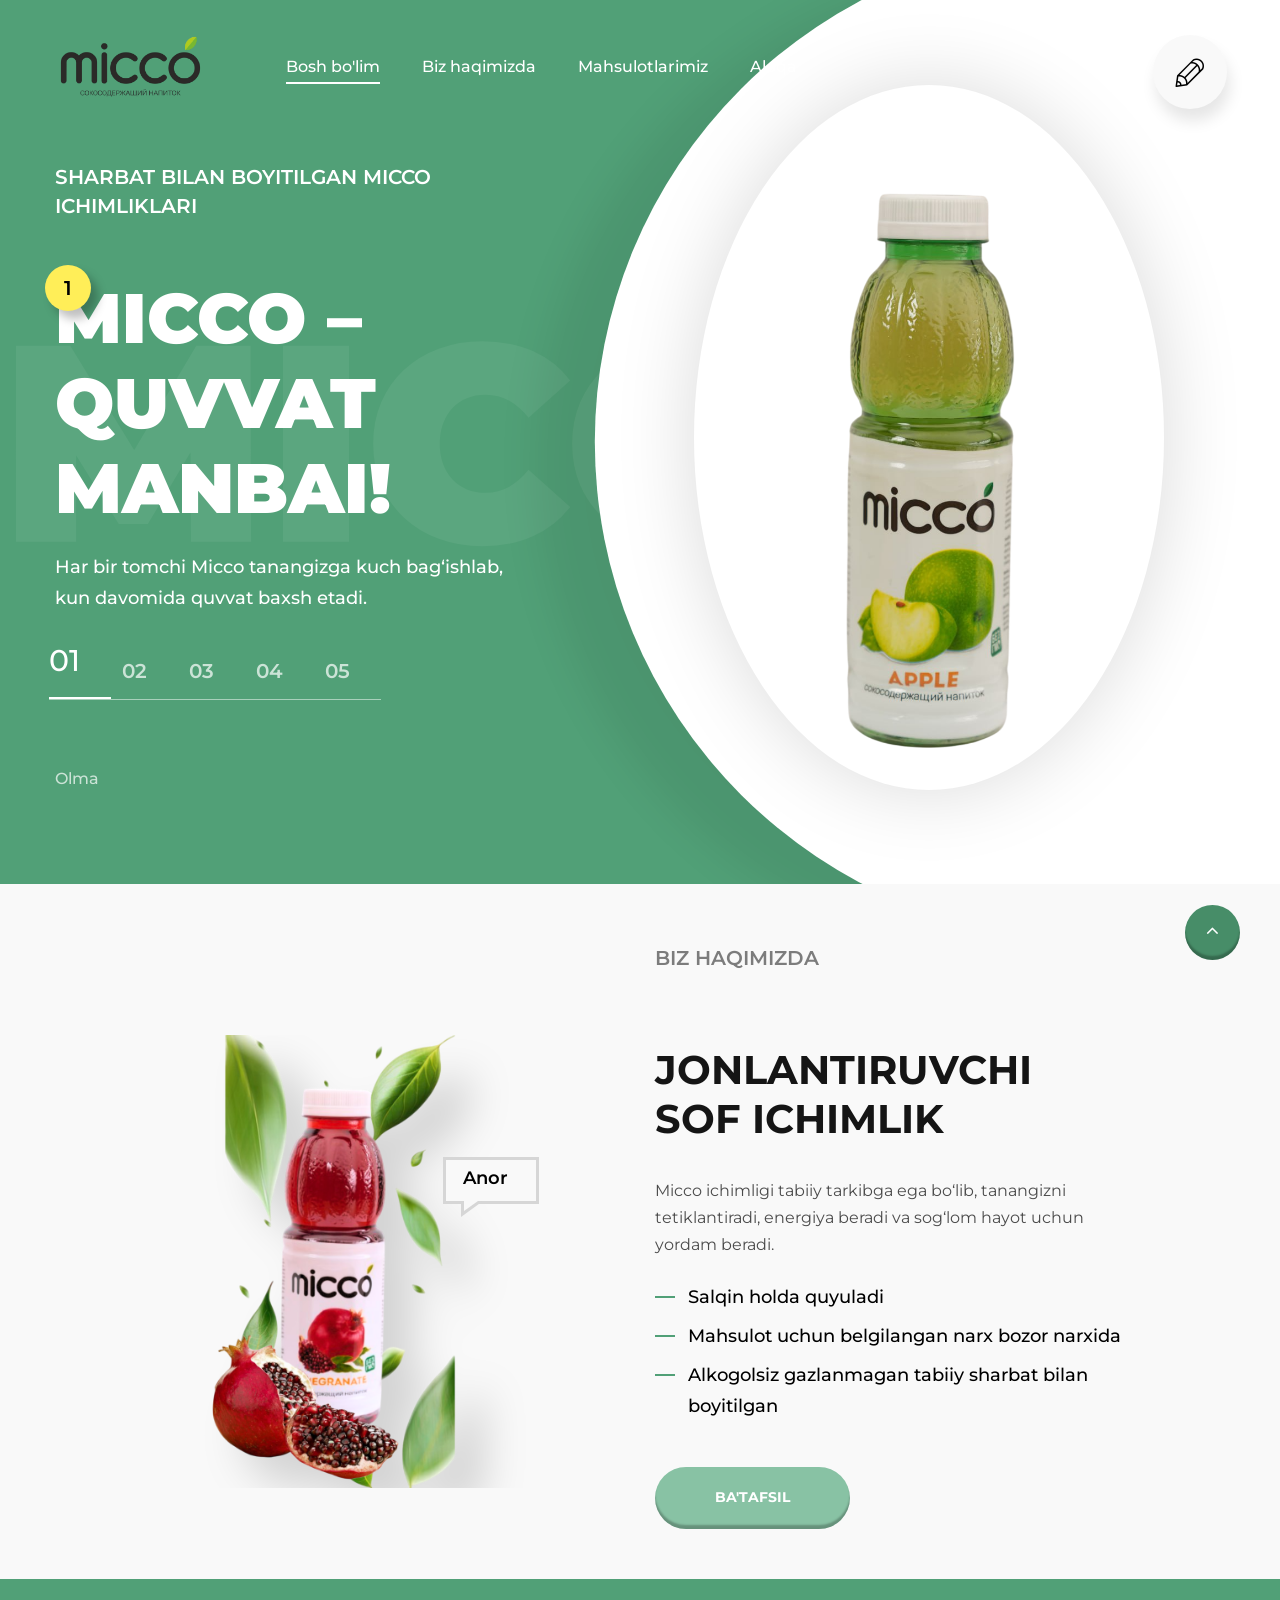
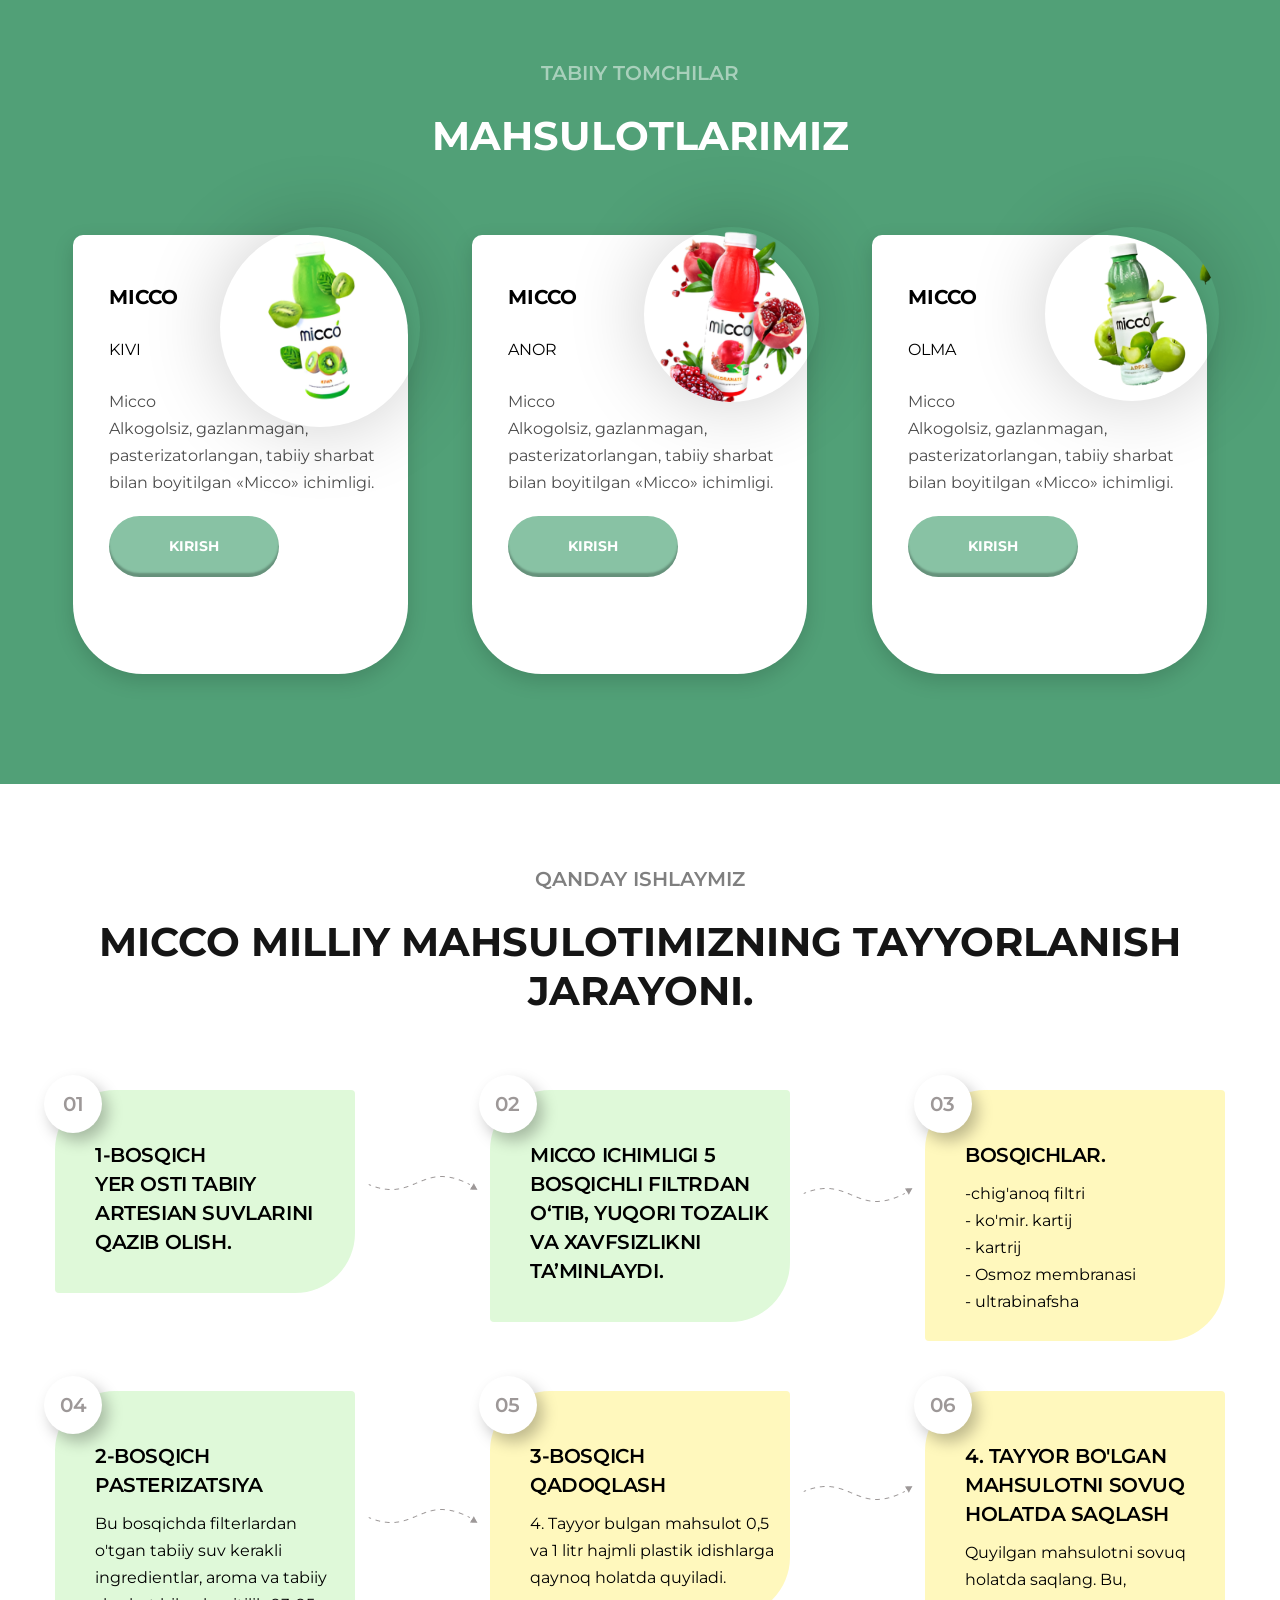
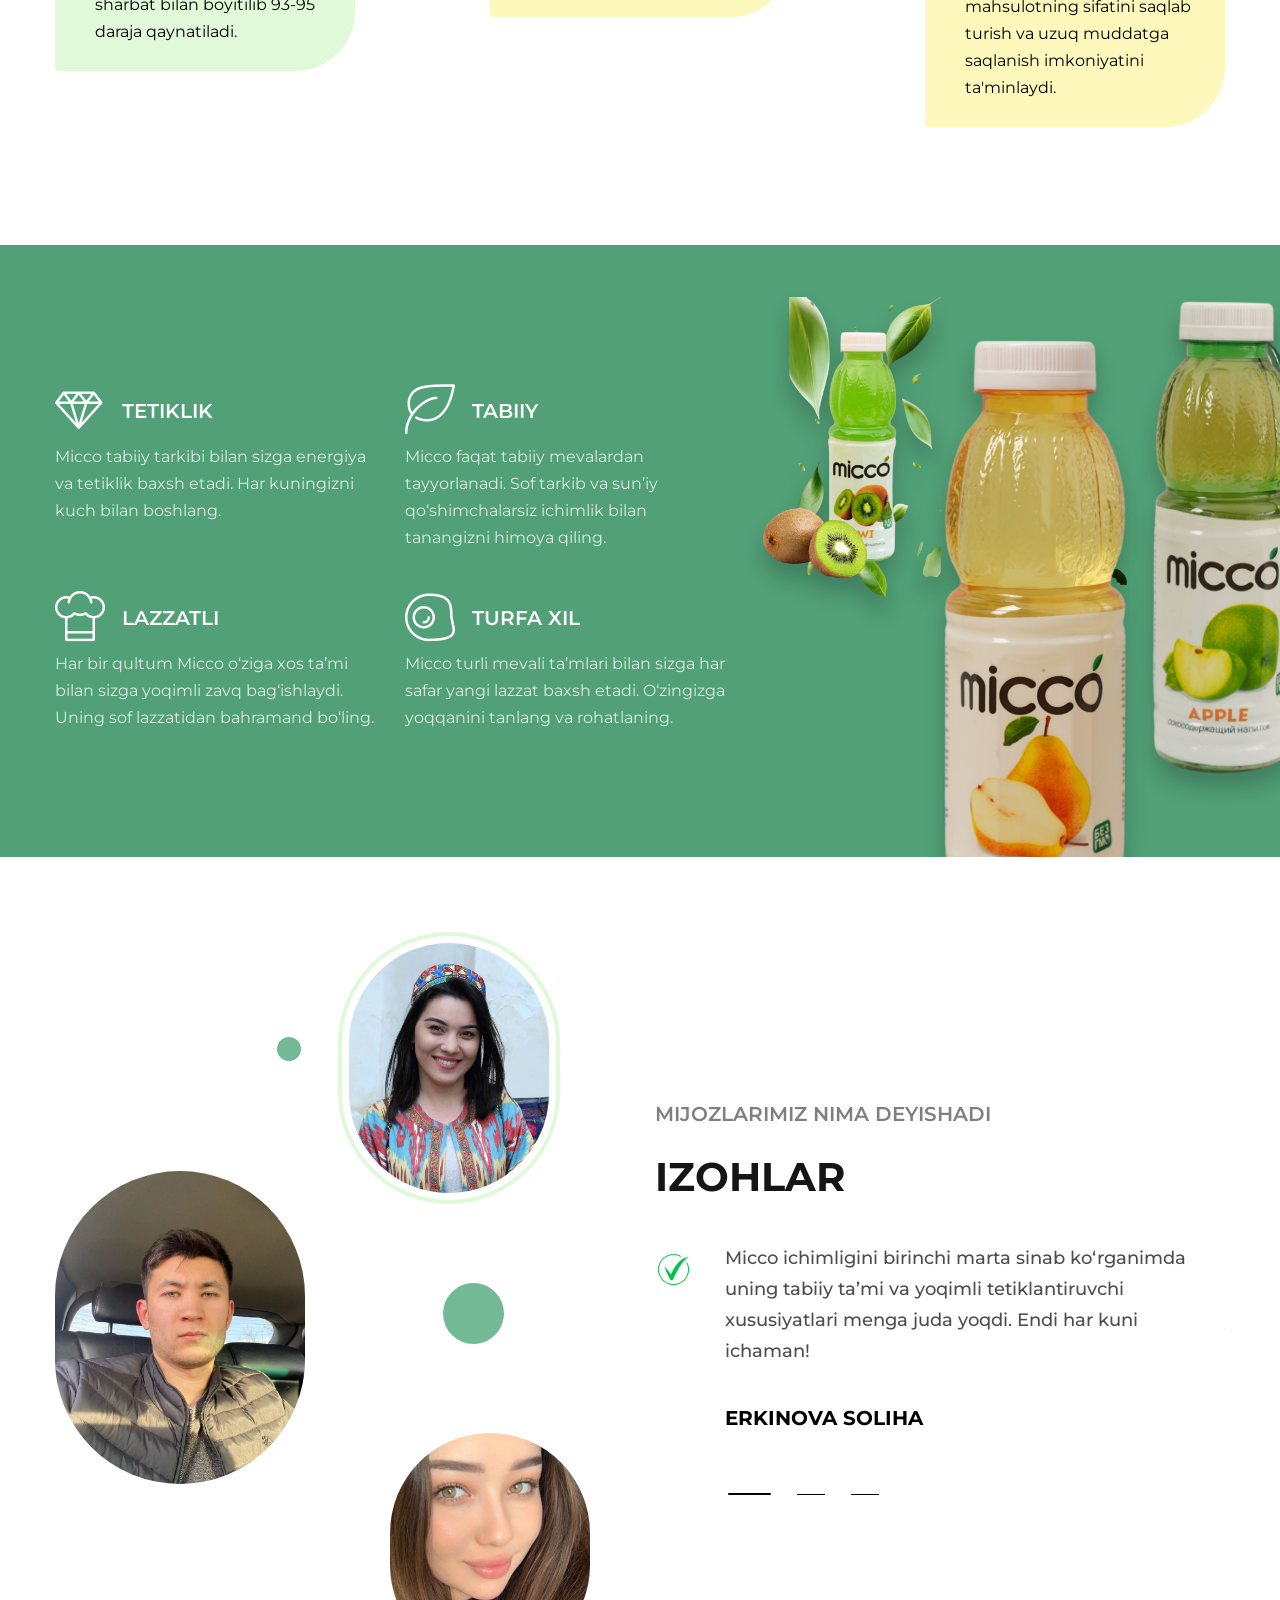
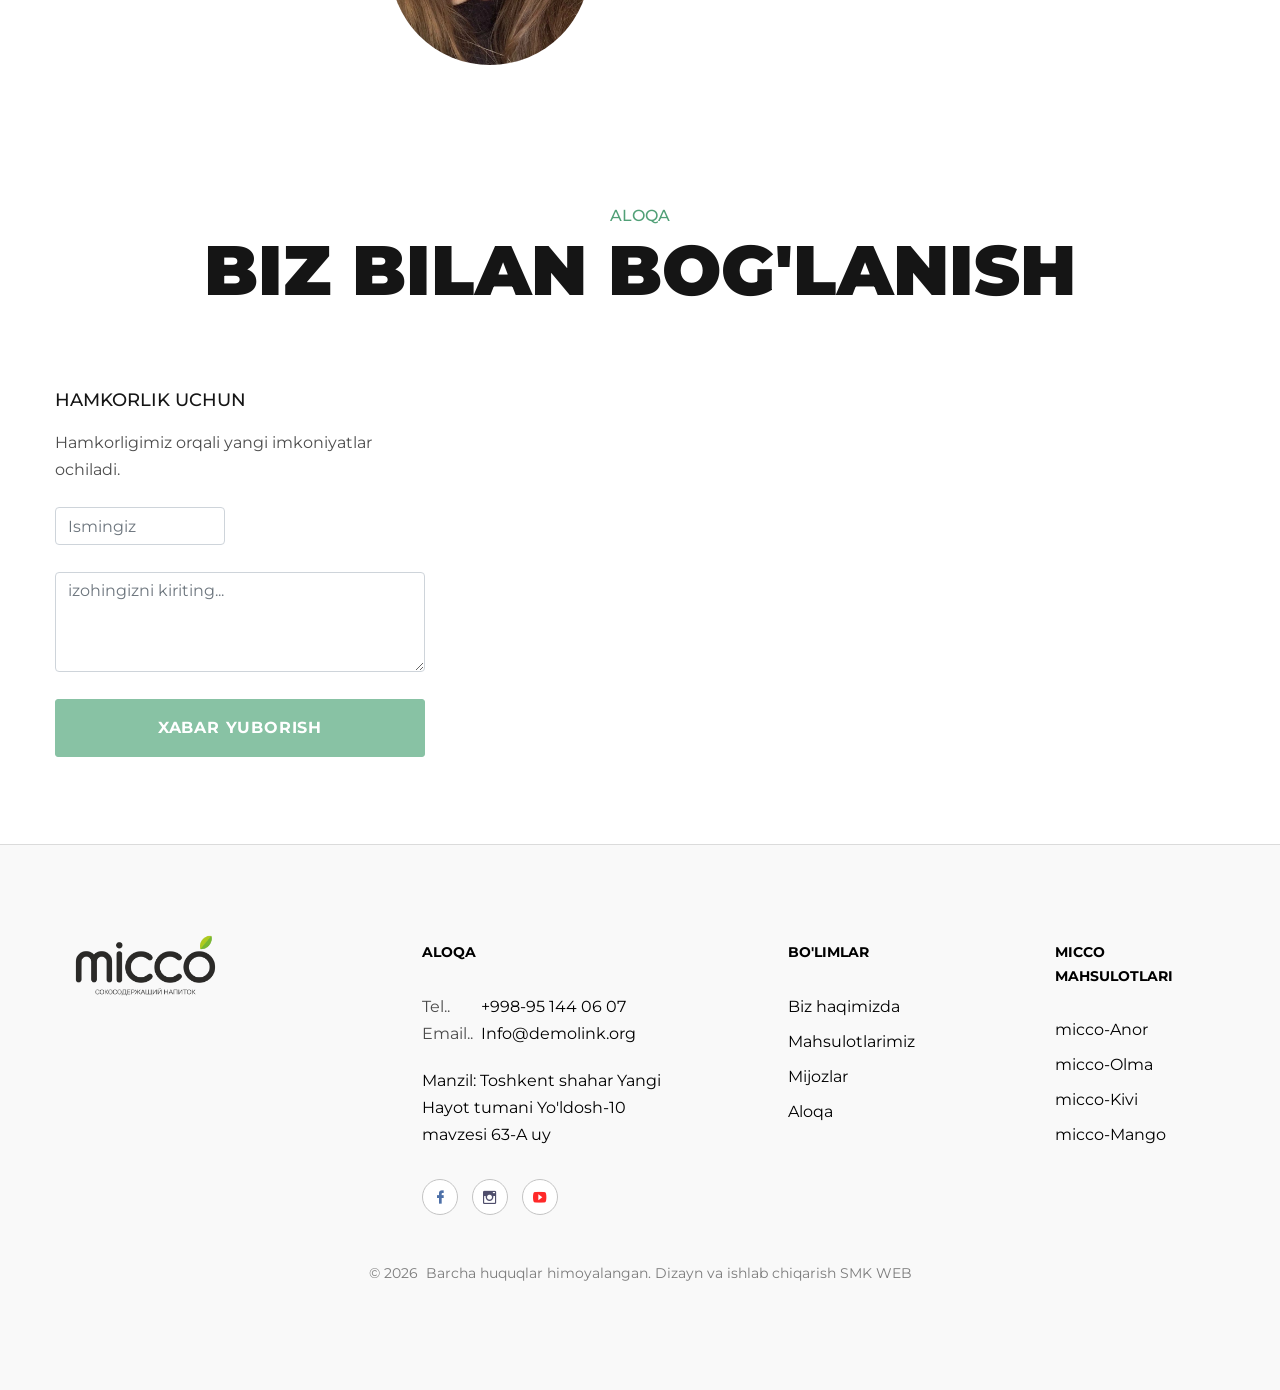
==== index.html @ b43e00c1 "Tamom" ====
<!DOCTYPE html>
<html class="wide wow-animation" lang="en">
  <head>
    <title>micco</title>
    <meta charset="utf-8">
    <meta name="viewport" content="width=device-width, height=device-height, initial-scale=1.0">
    <meta http-equiv="X-UA-Compatible" content="IE=edge">
    <link rel="icon" href="images/micco logo_edited-Photoroom.png" type="image/x-icon">
    <link rel="stylesheet" type="text/css" href="//fonts.googleapis.com/css?family=Montserrat:300,400,500,600,700,900">
    <link rel="stylesheet" href="css/bootstrap.css">
    <link rel="stylesheet" href="css/fonts.css">
    <link rel="stylesheet" href="css/style.css">
    <style>.ie-panel{display: none;background: #212121;padding: 10px 0;box-shadow: 3px 3px 5px 0 rgba(0,0,0,.3);clear: both;text-align:center;position: relative;z-index: 1;} html.ie-10 .ie-panel, html.lt-ie-10 .ie-panel {display: block;}</style>
  </head>
  <body>
    <div class="ie-panel"><a href="http://windows.microsoft.com/en-US/internet-explorer/"><img src="images/ie8-panel/warning_bar_0000_us.jpg" height="42" width="820" alt="You are using an outdated browser. For a faster, safer browsing experience, upgrade for free today."></a></div>
    <div class="preloader">
      <div class="loader">
        <div class="ball"></div>
        <div class="ball"></div>
        <div class="ball"></div>
      </div>
    </div>
    <div class="page">
      <div class="position-relative">
        <header class="section page-header" id="programs">
          <!--RD Navbar-->
          <div class="rd-navbar-wrap">
            <nav class="rd-navbar rd-navbar-classic context-dark" data-layout="rd-navbar-fixed" data-sm-layout="rd-navbar-fixed" data-md-layout="rd-navbar-fixed" data-lg-layout="rd-navbar-fixed" data-xl-layout="rd-navbar-static" data-xxl-layout="rd-navbar-static" data-md-device-layout="rd-navbar-fixed" data-lg-device-layout="rd-navbar-fixed" data-xl-device-layout="rd-navbar-static" data-xxl-device-layout="rd-navbar-static" data-lg-stick-up-offset="10px" data-xl-stick-up-offset="10px" data-xxl-stick-up-offset="10px" data-lg-stick-up="true" data-xl-stick-up="true" data-xxl-stick-up="true">
              <div class="rd-navbar-main-outer">
                <div class="rd-navbar-main">
                  <!--RD Navbar Panel-->
                  <div class="rd-navbar-panel">
                    <!--RD Navbar Toggle-->
                    <button class="rd-navbar-toggle" data-rd-navbar-toggle=".rd-navbar-nav-wrap"><span></span></button>
                    <!--RD Navbar Brand-->
                    <div class="rd-navbar-brand">
                      <!--Brand--><a class="brand" href="index.html"><img class="brand-logo-dark" src="images/micco logo_edited-Photoroom.png.png" alt="" width="181" height="50"/><img class="brand-logo-light" src="images/micco logo_edited-Photoroom.png" alt="" width="181" height="50"/></a>
                    </div>
                  </div>
                  <div class="rd-navbar-nav-wrap">
                    <ul class="rd-navbar-nav">
                      <li class="rd-nav-item"><a class="rd-nav-link" href="#programs">Bosh bo'lim</a>
                      </li>
                      <li class="rd-nav-item"><a class="rd-nav-link" href="about.html">Biz haqimizda</a>
                      </li>
                      <!-- <li class="rd-nav-item"><a class="rd-nav-link" href="testimonial.html">Mijozlar</a>
                      </li> -->
                      <li class="rd-nav-item"><a class="rd-nav-link" href="package.html">Mahsulotlarimiz</a>
                      </li>
                      <li class="rd-nav-item"><a class="rd-nav-link" href="contact.html">Aloqa</a>
                      </li>
                    </ul>
                  </div>
                </div>
              </div>
              <button class="rd-navbar-aside-open-toggle" data-custom-toggle="#rd-navbar-aside"></button>
              <div class="rd-navbar-aside" id="rd-navbar-aside">
                <h3>Biz bilan bog'lanish</h3>

                <!--RD Mailform-->
                <form class="rd-form rd-mailform" data-form-output="form-output-global" data-form-type="contact" method="post" action="bat/rd-mailform.php">
                  <div class="row row-22">
                    <div class="col-12">
                      <div class="form-wrap">
                        <!-- Select 2-->
                        <select class="form-input select" data-placeholder="Ichimlik ta'mini tanlang" data-constraints="@Required">
                          <option label="Choose a food package"></option>
                          <option value="1">Olma</option>
                          <option value="2">Banan</option>
                          <option value="3">Anor</option>
                          <option value="4">Kivi</option>
                          <option value="5">Mango</option>
                          <option value="6">Nok</option>
                        </select>
                      </div>
                    </div>
                    <div class="col-12">
                      <div class="form-wrap">
                        <input class="form-input" id="contact-email" type="email" name="email" data-constraints="@Email @Required">
                        <label class="form-label" for="contact-email">Elektron pochtangizni kiriting</label>
                      </div>
                    </div>
                    <div class="col-12">
                      <div class="form-wrap">
                        <input class="form-input" id="contact-phone" type="text" name="phone" data-constraints="@Numeric">
                        <label class="form-label" for="contact-phone">Telefon raqam</label>
                      </div>
                    </div>
                    <div class="col-12">
                      <div class="form-wrap">
                        <label class="form-label" for="contact-message">Fikringgizni biz bilan bo'lishing</label>
                        <textarea class="form-input" id="contact-message" name="message" data-constraints="@Required"></textarea>
                      </div>
                    </div>
                    <div class="col-12">
                      <button class="button button-primary" type="submit">Jo'natish</button>
                    </div>
                  </div>
                </form>
              </div>
            </nav>
          </div>
        </header>
        <!--Swiper-->
        <section class="section swiper-container swiper-slider bg-primary" data-autoplay="3500" data-loop="false" data-simulate-touch="false" data-effect="circle-bg" data-speed="750">
          <div class="swiper-bg-text">micco</div>
          <div class="swiper-wrapper">
            <div class="swiper-slide" data-circle-cx=".855" data-circle-cy=".5" data-circle-r=".39">
              <div class="swiper-slide-caption section-md">
                <div class="container">
                  <div class="row row-50 align-items-center swiper-custom-row">
                    <div class="col-lg-5">
                      <h3 class="subtitle" data-swiper-anime='{"animation":"swiperContentRide","duration":900,"delay":900}'>Sharbat bilan boyitilgan MICCO ichimliklari</h3>
                      <h1 data-swiper-anime='{"animation":"swiperContentRide","duration":1000,"delay":1000}' data-subtext="1">MICCO – Quvvat manbai!</h1>
                      <p class="big" data-swiper-anime='{"animation":"swiperContentRide","duration":1100,"delay":1100}'>Har bir tomchi Micco tanangizga kuch bag‘ishlab, kun davomida quvvat baxsh etadi.</p>
                      <p class="postitle" data-swiper-anime='{"animation":"swiperContentRide","duration":1200,"delay":1200}'>Olma</p>
                    </div>
                    <div class="box-round-wrap"><img src="images/micco-olma.png" alt="" width="470" height="335" data-swiper-anime='{"animation":"swiperContentFade","duration":1000,"delay":1000}'/>
                    </div>
                  </div>
                </div>
              </div>
            </div>
            <div class="swiper-slide" data-circle-cx=".855" data-circle-cy=".5" data-circle-r=".39">
              <div class="swiper-slide-caption section-md">
                <div class="container">
                  <div class="row row-50 align-items-center swiper-custom-row">
                    <div class="col-lg-5">
                      <h3 class="subtitle" data-swiper-anime='{"animation":"swiperContentRide","duration":900,"delay":900}'>Tabiiy Ta’m Manbai</h3>
                      <h1 data-swiper-anime='{"animation":"swiperContentRide","duration":1000,"delay":1000}' data-subtext="2">Micco Ich, Tetiklan!</h1>
                      <p class="big" data-swiper-anime='{"animation":"swiperContentRide","duration":1100,"delay":1100}'>Har bir qultum Micco tanangizga energiya bag‘ishlab, kun davomida quvvat beradi.</p>
                      <p class="postitle" data-swiper-anime='{"animation":"swiperContentRide","duration":1200,"delay":1200}'>Anor</p>
                    </div>
                    <div class="box-round-wrap"><img src="images/micoo-anor.png" alt="" width="470" height="335" data-swiper-anime='{"animation":"swiperContentFade","duration":1000,"delay":1000}'/>
                    </div>
                  </div>
                </div>
              </div>
            </div>
            <div class="swiper-slide" data-circle-cx=".855" data-circle-cy=".5" data-circle-r=".39">
              <div class="swiper-slide-caption section-md">
                <div class="container">
                  <div class="row row-50 align-items-center swiper-custom-row">
                    <div class="col-lg-5">
                      <h3 class="subtitle" data-swiper-anime='{"animation":"swiperContentRide","duration":900,"delay":900}'>Quvvat Va Tetiklik.</h3>
                      <h1 data-swiper-anime='{"animation":"swiperContentRide","duration":1000,"delay":1000}' data-subtext="3">Micco Energiya Manbai</h1>
                      <p class="big" data-swiper-anime='{"animation":"swiperContentRide","duration":1100,"delay":1100}'>Sovuq Micco iching va uning ajoyib ta’mi bilan rohatlaning va tetiklaning.</p>
                      <p class="postitle" data-swiper-anime='{"animation":"swiperContentRide","duration":1200,"delay":1200}'>Kivi</p>
                    </div>
                    <div class="box-round-wrap"><img src="images/micco-kivi.png" alt="" width="470" height="335" data-swiper-anime='{"animation":"swiperContentFade","duration":1000,"delay":1000}'/>
                    </div>
                  </div>
                </div>
              </div>
            </div>
            <div class="swiper-slide" data-circle-cx=".855" data-circle-cy=".5" data-circle-r=".39">
              <div class="swiper-slide-caption section-md">
                <div class="container">
                  <div class="row row-50 align-items-center swiper-custom-row">
                    <div class="col-lg-5">
                      <h3 class="subtitle" data-swiper-anime='{"animation":"swiperContentRide","duration":900,"delay":900}'>Har Qultumda Lazzat!</h3>
                      <h1 data-swiper-anime='{"animation":"swiperContentRide","duration":1000,"delay":1000}' data-subtext="4">Micco Bilan Jonlan!</h1>
                      <p class="big" data-swiper-anime='{"animation":"swiperContentRide","duration":1100,"delay":1100}'>tetiklashtiruvchi</p>
                      <p class="postitle" data-swiper-anime='{"animation":"swiperContentRide","duration":1200,"delay":1200}'>Mango</p>
                    </div>
                    <div class="box-round-wrap"><img src="images/micco-mango.png" alt="" width="470" height="335" data-swiper-anime='{"animation":"swiperContentFade","duration":1000,"delay":1000}'/>
                    </div>
                  </div>
                </div>
              </div>
            </div>

            <div class="swiper-slide" data-circle-cx=".855" data-circle-cy=".5" data-circle-r=".39">
              <div class="swiper-slide-caption section-md">
                <div class="container">
                  <div class="row row-50 align-items-center swiper-custom-row">
                    <div class="col-lg-5">
                      <h3 class="subtitle" data-swiper-anime='{"animation":"swiperContentRide","duration":900,"delay":900}'>Sog‘lom Tanlov Micco!</h3>
                      <h1 data-swiper-anime='{"animation":"swiperContentRide","duration":1000,"delay":1000}' data-subtext="5">Micco – Sof Ta’m</h1>
                      <p class="big" data-swiper-anime='{"animation":"swiperContentRide","duration":1100,"delay":1100}'>Micco ichimligi organizmni suv bilan to‘yintiradi va salomatligingizni qo‘llab-quvvatlaydi.</p>
                      <p class="postitle" data-swiper-anime='{"animation":"swiperContentRide","duration":1200,"delay":1200}'>Banan</p>
                    </div>
                    <div class="box-round-wrap"><img src="images/micco-banan.png" alt="" width="470" height="335" data-swiper-anime='{"animation":"swiperContentFade","duration":1000,"delay":1000}'/>
                    </div>
                  </div>
                </div>
              </div>
            </div>
          </div>
          <!--Swiper Pagination-->
          <div class="swiper-pagination"></div>
        </section>
      </div>
      <!-- About-->
      <section class="section novi-bg novi-bg-img section-sm bg-gray-100 pb-xl-0" id="about">
        <div class="container">
          <div class="row row-50 flex-wrap-md-reverse flex-lg-wrap align-items-lg-center">
            <div class="col-xl-6 col-lg-6">
              <div class="box-custom-2"><img src="images/anor.png" alt="" width="500" height="142"/>
                <div class="box-custom-2-smal">
                  <p class="box-custom-2-name">Anor</p>
                  <p class="box-custom-2-position"></p>
                </div>
              </div>
            </div>
            <div style="padding-bottom: 50px;" class="col-xl-5 col-lg-6">
              <div class="box-custom-1">
                <h3>Biz haqimizda</h3>
                <h2><br>Jonlantiruvchi Sof Ichimlik</h2>
                <p>Micco ichimligi tabiiy tarkibga ega bo‘lib, tanangizni tetiklantiradi, energiya beradi va sog‘lom hayot uchun yordam beradi.</p>
                <ul class="list-marked">
                  <li>Salqin holda quyuladi</li>
                  <li>Mahsulot uchun belgilangan narx bozor narxida</li> 
                  <li>Alkogolsiz gazlanmagan tabiiy sharbat bilan boyitilgan</li>
                </ul><a class="button button-primary" href="about.html">Ba'tafsil</a>
              </div>
            </div>
          </div>
        </div>
      </section>

      <!-- What we Offer-->
      <section id="produkt" class="section novi-bg novi-bg-img section-md-4 bg-primary">
        <div class="container">
          <div class="text-center">
            <h3>Tabiiy Tomchilar</h3>
            <h2>Mahsulotlarimiz</h2>
          </div>
          <div class="row row-50 justify-content-center">
            <div class="col-xl-4 col-md-6">
              <!-- Product-->
              <div class="product novi-bg bg-default">
                <h3 class="product-title">micco</h3><img class="product-img" src="images/micco-kiwi.png" alt="" width="200" height="88"/>
                <div class="product-price">
                  <div class="product-price-header">
                    <div class="product-price-currency"></div>
                    <div class="product-price-value"></div>
                  </div>
                  <div class="product-price-footer">Kivi</div>
                </div>
                <p class="product-text">Micco<br>Alkogolsiz, gazlanmagan, pasterizatorlangan, tabiiy sharbat bilan boyitilgan «Micco» ichimligi.</p><a class="button button-primary" href="micco-kivi.html">Kirish</a>
                <div><a class="link-border" href="#"></a></div>
              </div>
            </div>
            <div class="col-xl-4 col-md-6">
              <!-- Product-->
              <div class="product novi-bg bg-default">
                <h3 class="product-title">micco</h3><img class="product-img" src="images/micco-drink.png" alt="" width="175" height="88"/>
                <div class="product-price">
                  <div class="product-price-header">
                    <div class="product-price-currency"></div>
                    <div class="product-price-value"></div>
                  </div>
                  <div class="product-price-footer">Anor</div>
                </div>
                <p class="product-text">Micco<br>Alkogolsiz, gazlanmagan, pasterizatorlangan, tabiiy sharbat bilan boyitilgan «Micco» ichimligi.</p><a class="button button-primary" href="micco-anor.html">Kirish</a>
                <div><a class="link-border" href="#"></a></div>
              </div>
            </div>
            <div class="col-xl-4 col-md-6">
              <!-- Product-->
              <div class="product novi-bg bg-default">
                <h3 class="product-title">micco</h3><img class="product-img" src="images/micco-apple-2.png" alt="" width="174" height="88"/>
                <div class="product-price">
                  <div class="product-price-header">
                    <div class="product-price-currency"></div>
                    <div class="product-price-value"></div>
                  </div>
                  <div class="product-price-footer">Olma</div>
                </div>
                <p class="product-text">Micco<br>Alkogolsiz, gazlanmagan, pasterizatorlangan, tabiiy sharbat bilan boyitilgan «Micco» ichimligi.</p><a class="button button-primary" href="micco-olma.html">Kirish</a>
                <div><a class="link-border" href="micco-olma.html"></a></div>
              </div>
            </div>
          </div>
        </div>
      </section>

      <!-- 360 gr animation -->

      <section>
        
        
        
      </section>

        <!-- How it Works-->
        <section class="section novi-bg novi-bg-img section-md-2 bg-default">
          <div class="container">
            <div class="text-center">
              <h3>Qanday ishlaymiz</h3>
              <h2>Micco milliy mahsulotimizning tayyorlanish jarayoni.</h2>
            </div>
            <div class="row row-50 post-classic-counter justify-content-lg-between justify-content-center">
              <div class="col-lg-4 col-sm-6">
                <div class="post-classic novi-bg bg-secondary-3">
                  <h3 class="post-classic-title">1-Bosqich <br>yer osti tabiiy artesian suvlarini qazib olish.</h3>
                  <p class="post-classic-text"></p>
                </div>
              </div>

              <div class="col-lg-4 col-sm-6">
                <div class="post-classic novi-bg bg-secondary-3">
                  <h3 class="post-classic-title">Micco ichimligi 5 bosqichli filtrdan o‘tib, yuqori tozalik va xavfsizlikni ta’minlaydi.</h3>
                  <p class="post-classic-text"></p>
                </div>
              </div>
              
              <div class="col-lg-4 col-sm-6">
                <div class="post-classic novi-bg bg-secondary-1">
                  <h3 class="post-classic-title">Bosqichlar.<br></h3>
                  <p class="post-classic-text">-chig'anoq filtri <br>
                    - ko'mir. kartij <br>
                    - kartrij <br>
                    - Osmoz membranasi <br>
                    - ultrabinafsha</p>
                </div>
              </div>

              <div class="col-lg-4 col-sm-6">
                <div class="post-classic novi-bg bg-secondary-3">
                  <h3 class="post-classic-title">2-Bosqich<br>Pasterizatsiya</h3>
                  <p class="post-classic-text">Bu bosqichda filterlardan o'tgan tabiiy suv kerakli ingredientlar, aroma va tabiiy sharbat bilan boyitilib 93-95 daraja qaynatiladi.</p>
                </div>
              </div>

              <div class="col-lg-4 col-sm-6">
                <div class="post-classic novi-bg bg-secondary-1">
                  <h3 class="post-classic-title">3-Bosqich Qadoqlash <br></h3>
                  <p class="post-classic-text">4. Tayyor bulgan mahsulot 0,5 va 1 litr hajmli plastik idishlarga qaynoq holatda quyiladi.</p>
                </div>
              </div>
              
              <div class="col-lg-4 col-sm-6">
                <div class="post-classic novi-bg bg-secondary-1">
                  <h3 class="post-classic-title">4. TAYYOR BO'LGAN MAHSULOTNI SOVUQ HOLATDA SAQLASH <br></h3>
                  <p class="post-classic-text">Quyilgan mahsulotni sovuq holatda saqlang. Bu, mahsulotning sifatini saqlab turish va uzuq muddatga saqlanish imkoniyatini ta'minlaydi.</p>
                </div>
              </div>
              
            </div>
          </div>  
        </section>

      <!-- Advantages-->
      <section class="section novi-bg novi-bg-img section-custom section-lg bg-primary">
        <div class="container">
          <div class="row row-fix">
            <div class="col-lg-7">
              <div class="row row-40">
                <div class="col-md-6">
                  <div class="box-icon">
                    <div class="box-icon-header">
                      <div class="icon novi-icon icon-lg linearicons-diamond2"></div>
                      <h3 class="box-icon-title">TETIKLIK</h3>
                    </div>
                    <p class="box-icon-text">Micco tabiiy tarkibi bilan sizga energiya va tetiklik baxsh etadi. Har kuningizni kuch bilan boshlang.</p>
                  </div>
                </div>
                <div class="col-md-6">
                  <div class="box-icon">
                    <div class="box-icon-header">
                      <div class="icon novi-icon icon-lg linearicons-leaf"></div>
                      <h3 class="box-icon-title">TABIIY</h3>
                    </div>
                    <p class="box-icon-text">Micco faqat tabiiy mevalardan tayyorlanadi. Sof tarkib va sun’iy qo‘shimchalarsiz ichimlik bilan tanangizni himoya qiling.</p>
                  </div>
                </div>
                <div class="col-md-6">
                  <div class="box-icon">
                    <div class="box-icon-header">
                      <div class="icon novi-icon icon-lg linearicons-chef"></div>
                      <h3 class="box-icon-title">LAZZATLI</h3>
                    </div>
                    <p class="box-icon-text">Har bir qultum Micco o‘ziga xos ta’mi bilan sizga yoqimli zavq bag‘ishlaydi. Uning sof lazzatidan bahramand bo‘ling.</p>
                  </div>
                </div>
                <div class="col-md-6">
                  <div class="box-icon">
                    <div class="box-icon-header">
                      <div class="icon novi-icon icon-lg linearicons-egg2"></div>
                      <h3 class="box-icon-title">TURFA XIL</h3>
                    </div>
                    <p class="box-icon-text">Micco turli mevali ta’mlari bilan sizga har safar yangi lazzat baxsh etadi. O‘zingizga yoqqanini tanlang va rohatlaning.</p>
                  </div>
                </div>
              </div>
            </div>
          </div>
        </div>
        <div class="box-custom-3">
          <div class="box-custom-3-img-wrap"><img src="images/kivi.png" alt="" width="300" height="187"/>
          </div>
          <div class="box-custom-3-img-wrap"><img src="images/micco-apple-2.png" alt="" width="300" height="146"/>
          </div>
          <div class="box-custom-3-img-wrap"><img src="images/micco-nok.png" alt="" width="500" height="203"/>
          </div>
          <div class="box-custom-3-img-wrap"><img src="images/micco-olma.png" alt="" width="400" height="95"/>
          </div>
        </div>
      </section>

      <!-- Testimonials-->
      <section class="section novi-bg novi-bg-img section-md-3 bg-default" id="clients">
        <div class="container">
          <div class="row row-40 align-items-center">
            <div class="col-lg-6">
              <div class="owl-pagination-custom" id="owl-pagination-custom">
                <div class="data-dots-custom" data-owl-item="0"><img src="images/uzbek-gril.jpeg" alt="" width="200" height="89"/>
                </div>
                <div class="data-dots-custom" data-owl-item="1"><img src="images/uzbek-boys-2.jpeg" alt="" width="250" height="153"/>
                </div>
                <div class="data-dots-custom" data-owl-item="2"><img src="images/Uzbek girl.jpeg" alt="" width="200" height="89"/>
                </div>
              </div>
            </div>
            <div class="col-lg-6">
              <h3>mijozlarimiz nima deyishadi</h3>
              <h2>Izohlar</h2>
              <!-- Owl Carousel-->
              <div class="quote-classic-wrap">
                <div class="quote-classic-img"><img src="images/green sngs.png" alt="" width="37" height="14"/>
                </div>
                <div class="owl-carousel owl-carousel-classic" data-items="1" data-dots="true" data-loop="false" data-autoplay="false" data-mouse-drag="false" data-dots-custom="#owl-pagination-custom">
                  <div class="quote-classic">
                    <p class="big">Micco ichimligini birinchi marta sinab ko‘rganimda uning tabiiy ta’mi va yoqimli tetiklantiruvchi xususiyatlari menga juda yoqdi. Endi har kuni ichaman!</p>
                    <h3 class="quote-classic-name">Erkinova Soliha</h3>
                  </div>
                  <div class="quote-classic">
                    <p class="big">Micco ichimligi energiya va tetiklik baxsh etadi. Ish kunim davomida charchamaslik uchun doimo yonimda bo‘ladi. Uning tabiiy ta’mi juda yoqimli!</p>
                    <h3 class="quote-classic-name">Akbarov Jasur</h3>
                  </div>
                  <div class="quote-classic">
                    <p class="big">Men sog‘lom turmush tarziga amal qilaman, shuning uchun faqat tabiiy ichimliklar ichaman. Micco tarkibida sun’iy qo‘shimchalar yo‘qligi meni juda quvontiradi!</p>
                    <h3 class="quote-classic-name">Yuldosheva Malika</h3>
                  </div>
                </div>
              <!-- </div><a class="button button-primary button-sm" href="#">Send Your Review</a> -->
            </div>
          </div>
        </div>
      </section>



    <!-- Contact Start -->
<div class="container-xxl py-5">
  <div class="container">
    <div class="text-center wow fadeInUp" data-wow-delay="0.1s">
      <h6 class="section-title bg-white text-center text-primary px-3">Aloqa</h6>
      <h1 class="mb-5">Biz bilan bog'lanish</h1>
    </div>
    <div class="row g-4">
      <div class="col-lg-4 col-md-12 wow fadeInUp" data-wow-delay="0.1s">
        <h5> Hamkorlik uchun</h5>
        <p class="mb-4">Hamkorligimiz orqali yangi imkoniyatlar ochiladi.</p>
        <form>
          <div class="row g-3">
            <div class="col-md-6">
              <div class="form-floating">
                <input type="text" class="form-control" id="name" placeholder="Ismingiz">
                <label for="name"></label>
              </div>
            </div>
            <!-- <div class="col-md-6">
              <div class="form-floating">
                <input type="email" class="form-control" id="email" placeholder="Emailingiz">
                <label for="email">Emailingiz</label>
              </div>
            </div> -->
            <div class="col-12">
              <div class="form-floating">
                <textarea class="form-control" placeholder="izohingizni kiriting..." id="message" style="height: 100px"></textarea>
                <label for="message"></label>
              </div>
            </div>
            <div class="col-12">
              <button class="btn btn-primary w-100 py-3" type="submit">XABAR YUBORISH</button>
            </div>
          </div>
        </form>
      </div>
      <div class="col-lg-8 col-md-12 wow fadeInUp" data-wow-delay="0.3s">
        <iframe class="position-relative rounded w-100" style="height: 400px;" 
          src="https://www.google.com/maps/embed?pb=!1m18!1m12!1m3!1d3002.0005331204657!2d69.22720738298304!3d41.19996195377983!2m3!1f0!2f0!3f0!3m2!1i1024!2i768!4f13.1!3m3!1m2!1s0x38ae61655c390e1b%3A0x89fcd030d65ddaa5!2sSmile%20Lux!5e0!3m2!1sru!2s!4v1741204760871!5m2!1sru!2s" 
          frameborder="0" style="border:0; min-height: 300px;" allowfullscreen="" aria-hidden="false" tabindex="0">
        </iframe>
      </div>
    </div>
  </div>
</div>
<!-- Contact End -->




<footer class="section footer-classic">
  <div class="container">
    <div class="row row-50 justify-content-between">
      <div class="col-xl-3 col-md-6">
        <!--Brand-->
        <a class="brand" href="index.html">
          <img class="brand-logo-dark" src="images/micco logo_edited-Photoroom.png" alt="" width="181" height="50"/>
          <img class="brand-logo-light" src="images/logo-inverse-363x100.png" alt="" width="181" height="50"/>
        </a>
      </div>
      <div class="col-xl-3 col-md-6">
        <p class="footer-classic-title">Aloqa</p>
        <ul class="footer-classic-list">
          <li>
            <ul>
              <li>
                <dl class="footer-classic-dl">
                  <dt>Tel..</dt>
                  <dd><a href="tel:#">+998-95 144 06 07</a></dd>
                </dl>
              </li>
              <li>
                <dl class="footer-classic-dl">
                  <dt>Email..</dt>
                  <dd><a href="mailto:#">Info@demolink.org</a></dd>
                </dl>
              </li>
            </ul>
          </li>
          <li><a href="#">Manzil: Toshkent shahar Yangi Hayot tumani Yo'ldosh-10 mavzesi 63-A uy</a></li>
          <li>
            <ul class="group group-sm footer-classic-social-list">
              <li><a class="link-social" href="#"><div class="icon novi-icon mdi mdi-facebook"></div></a></li>
              <li><a class="link-social" href="https://www.instagram.com/micco_uzbekistan/" target="_blank">
                <div class="icon novi-icon mdi mdi-instagram"></div></a></li>
              <li><a class="link-social" href="#"><div class="icon novi-icon mdi mdi-youtube-play"></div></a></li>
            </ul>
          </li>
        </ul>
      </div>
      <div class="col-xl-2 col-md-6">
        <p class="footer-classic-title">Bo'limlar</p>
        <ul class="footer-classic-nav">
          <li><a href="about.html">Biz haqimizda</a></li>
          <li><a href="package.html">Mahsulotlarimiz</a></li>
          <li><a href="testimonial.html">Mijozlar</a></li>
          <li><a href="contact.html">Aloqa</a></li>
        </ul>
      </div>
      <div class="col-xl-2 col-md-6">
        <p class="footer-classic-title">Micco mahsulotlari</p>
        <ul class="footer-classic-nav">
          <li><a href="micco-anor.html">micco-Anor</a></li>
          <li><a href="micco-olma.html">micco-Olma</a></li>
          <li><a href="micco-kivi.html">micco-Kivi</a></li>
          <li><a href="micco-mango.html">micco-Mango</a></li> 
        </ul>
      </div>
    </div>
    <div class="text-center mt-4">
      <p class="rights">
        <span>&copy;&nbsp;</span><span class="copyright-year"></span><span>&nbsp;</span>
        <span>Barcha huquqlar himoyalangan. Dizayn va ishlab chiqarish 
        <a href="https://www.smkweb.com/" target="_blank">SMK WEB</a></span>
      </p>
    </div>
  </div>
</footer>

      
    </div>
    <div class="snackbars" id="form-output-global"></div>
    <script src="js/core.min.js"></script>
    <script src="js/script.js"></script>
    <!--coded by kraken-->

    <!-- <script type="text/javascript">
      function googleTranslateElementInit() {
          new google.translate.TranslateElement(
              {pageLanguage: 'en'},
              'google_translate_element'
          );
      } 
</script> -->
<script type="text/javascript" src="https://translate.google.com/translate_a/element.js?cb=googleTranslateElementInit"></script>


  </body>
</html>
---- css/fonts.css ----
/*
* Fonts
*/
/*
*
* Font Awesome Icons 4.7.0
* --------------------------------------------------
*/
@font-face {
	font-family: 'FontAwesome';
	src: url("../fonts/zfontawesome-webfont.eot?v=4.7.0");
	src: url("../fonts/fontawesome-webfont.eot?#iefix&v=4.7.0") format("embedded-opentype"), url("../fonts/fontawesome-webfont.woff2?v=4.7.0") format("woff2"), url("../fonts/fontawesome-webfont.woff?v=4.7.0") format("woff"), url("../fonts/fontawesome-webfont.ttf?v=4.7.0") format("truetype"), url("../fonts/fontawesome-webfont.svg?v=4.7.0#fontawesomeregular") format("svg");
	font-weight: normal;
	font-style: normal;
}

.fa {
	display: inline-block;
	font-family: 'FontAwesome';
	font-size: inherit;
	text-rendering: auto;
	-webkit-font-smoothing: antialiased;
	-moz-osx-font-smoothing: grayscale;
}

[class*='fa-']:before {
	font-weight: 400;
	font-family: 'FontAwesome';
}

/* makes the font 33% larger relative to the icon container */
.fa-lg {
	font-size: 1.33333333em;
	line-height: 0.75em;
	vertical-align: -15%;
}

.fa-2x {
	font-size: 2em;
}

.fa-3x {
	font-size: 3em;
}

.fa-4x {
	font-size: 4em;
}

.fa-5x {
	font-size: 5em;
}

.fa-fw {
	width: 1.28571429em;
	text-align: center;
}

.fa-ul {
	padding-left: 0;
	margin-left: 2.14285714em;
	list-style-type: none;
}

.fa-ul > li {
	position: relative;
}

.fa-li {
	position: absolute;
	left: -2.14285714em;
	width: 2.14285714em;
	top: 0.14285714em;
	text-align: center;
}

.fa-li.fa-lg {
	left: -1.85714286em;
}

.fa-border {
	padding: .2em .25em .15em;
	border: solid 0.08em #eeeeee;
	border-radius: .1em;
}

.fa-pull-left {
	float: left;
}

.fa-pull-right {
	float: right;
}

.fa.fa-pull-left {
	margin-right: .3em;
}

.fa.fa-pull-right {
	margin-left: .3em;
}

/* Deprecated as of 4.4.0 */
.pull-right {
	float: right;
}

.pull-left {
	float: left;
}

.fa.pull-left {
	margin-right: .3em;
}

.fa.pull-right {
	margin-left: .3em;
}

.fa-spin {
	-webkit-animation: fa-spin 2s infinite linear;
	animation: fa-spin 2s infinite linear;
}

.fa-pulse {
	-webkit-animation: fa-spin 1s infinite steps(8);
	animation: fa-spin 1s infinite steps(8);
}

@-webkit-keyframes fa-spin {
	0% {
		-webkit-transform: rotate(0deg);
		transform: rotate(0deg);
	}
	100% {
		-webkit-transform: rotate(359deg);
		transform: rotate(359deg);
	}
}

@keyframes fa-spin {
	0% {
		-webkit-transform: rotate(0deg);
		transform: rotate(0deg);
	}
	100% {
		-webkit-transform: rotate(359deg);
		transform: rotate(359deg);
	}
}

.fa-rotate-90 {
	-ms-filter: "progid:DXImageTransform.Microsoft.BasicImage(rotation=1)";
	-webkit-transform: rotate(90deg);
	-ms-transform: rotate(90deg);
	transform: rotate(90deg);
}

.fa-rotate-180 {
	-ms-filter: "progid:DXImageTransform.Microsoft.BasicImage(rotation=2)";
	-webkit-transform: rotate(180deg);
	-ms-transform: rotate(180deg);
	transform: rotate(180deg);
}

.fa-rotate-270 {
	-ms-filter: "progid:DXImageTransform.Microsoft.BasicImage(rotation=3)";
	-webkit-transform: rotate(270deg);
	-ms-transform: rotate(270deg);
	transform: rotate(270deg);
}

.fa-flip-horizontal {
	-ms-filter: "progid:DXImageTransform.Microsoft.BasicImage(rotation=0, mirror=1)";
	-webkit-transform: scale(-1, 1);
	-ms-transform: scale(-1, 1);
	transform: scale(-1, 1);
}

.fa-flip-vertical {
	-ms-filter: "progid:DXImageTransform.Microsoft.BasicImage(rotation=2, mirror=1)";
	-webkit-transform: scale(1, -1);
	-ms-transform: scale(1, -1);
	transform: scale(1, -1);
}

:root .fa-rotate-90,
:root .fa-rotate-180,
:root .fa-rotate-270,
:root .fa-flip-horizontal,
:root .fa-flip-vertical {
	filter: none;
}

.fa-stack {
	position: relative;
	display: inline-block;
	width: 2em;
	height: 2em;
	line-height: 2em;
	vertical-align: middle;
}

.fa-stack-1x,
.fa-stack-2x {
	position: absolute;
	left: 0;
	width: 100%;
	text-align: center;
}

.fa-stack-1x {
	line-height: inherit;
}

.fa-stack-2x {
	font-size: 2em;
}

.fa-inverse {
	color: #ffffff;
}

/* Font Awesome uses the Unicode Private Use Area (PUA) to ensure screen
   readers do not read off random characters that represent icons */
.fa-glass:before {
	content: "\f000";
}

.fa-music:before {
	content: "\f001";
}

.fa-search:before {
	content: "\f002";
}

.fa-envelope-o:before {
	content: "\f003";
}

.fa-heart:before {
	content: "\f004";
}

.fa-star:before {
	content: "\f005";
}

.fa-star-o:before {
	content: "\f006";
}

.fa-user:before {
	content: "\f007";
}

.fa-film:before {
	content: "\f008";
}

.fa-th-large:before {
	content: "\f009";
}

.fa-th:before {
	content: "\f00a";
}

.fa-th-list:before {
	content: "\f00b";
}

.fa-check:before {
	content: "\f00c";
}

.fa-remove:before,
.fa-close:before,
.fa-times:before {
	content: "\f00d";
}

.fa-search-plus:before {
	content: "\f00e";
}

.fa-search-minus:before {
	content: "\f010";
}

.fa-power-off:before {
	content: "\f011";
}

.fa-signal:before {
	content: "\f012";
}

.fa-gear:before,
.fa-cog:before {
	content: "\f013";
}

.fa-trash-o:before {
	content: "\f014";
}

.fa-home:before {
	content: "\f015";
}

.fa-file-o:before {
	content: "\f016";
}

.fa-clock-o:before {
	content: "\f017";
}

.fa-road:before {
	content: "\f018";
}

.fa-download:before {
	content: "\f019";
}

.fa-arrow-circle-o-down:before {
	content: "\f01a";
}

.fa-arrow-circle-o-up:before {
	content: "\f01b";
}

.fa-inbox:before {
	content: "\f01c";
}

.fa-play-circle-o:before {
	content: "\f01d";
}

.fa-rotate-right:before,
.fa-repeat:before {
	content: "\f01e";
}

.fa-refresh:before {
	content: "\f021";
}

.fa-list-alt:before {
	content: "\f022";
}

.fa-lock:before {
	content: "\f023";
}

.fa-flag:before {
	content: "\f024";
}

.fa-headphones:before {
	content: "\f025";
}

.fa-volume-off:before {
	content: "\f026";
}

.fa-volume-down:before {
	content: "\f027";
}

.fa-volume-up:before {
	content: "\f028";
}

.fa-qrcode:before {
	content: "\f029";
}

.fa-barcode:before {
	content: "\f02a";
}

.fa-tag:before {
	content: "\f02b";
}

.fa-tags:before {
	content: "\f02c";
}

.fa-book:before {
	content: "\f02d";
}

.fa-bookmark:before {
	content: "\f02e";
}

.fa-print:before {
	content: "\f02f";
}

.fa-camera:before {
	content: "\f030";
}

.fa-font:before {
	content: "\f031";
}

.fa-bold:before {
	content: "\f032";
}

.fa-italic:before {
	content: "\f033";
}

.fa-text-height:before {
	content: "\f034";
}

.fa-text-width:before {
	content: "\f035";
}

.fa-align-left:before {
	content: "\f036";
}

.fa-align-center:before {
	content: "\f037";
}

.fa-align-right:before {
	content: "\f038";
}

.fa-align-justify:before {
	content: "\f039";
}

.fa-list:before {
	content: "\f03a";
}

.fa-dedent:before,
.fa-outdent:before {
	content: "\f03b";
}

.fa-indent:before {
	content: "\f03c";
}

.fa-video-camera:before {
	content: "\f03d";
}

.fa-photo:before,
.fa-image:before,
.fa-picture-o:before {
	content: "\f03e";
}

.fa-pencil:before {
	content: "\f040";
}

.fa-map-marker:before {
	content: "\f041";
}

.fa-adjust:before {
	content: "\f042";
}

.fa-tint:before {
	content: "\f043";
}

.fa-edit:before,
.fa-pencil-square-o:before {
	content: "\f044";
}

.fa-share-square-o:before {
	content: "\f045";
}

.fa-check-square-o:before {
	content: "\f046";
}

.fa-arrows:before {
	content: "\f047";
}

.fa-step-backward:before {
	content: "\f048";
}

.fa-fast-backward:before {
	content: "\f049";
}

.fa-backward:before {
	content: "\f04a";
}

.fa-play:before {
	content: "\f04b";
}

.fa-pause:before {
	content: "\f04c";
}

.fa-stop:before {
	content: "\f04d";
}

.fa-forward:before {
	content: "\f04e";
}

.fa-fast-forward:before {
	content: "\f050";
}

.fa-step-forward:before {
	content: "\f051";
}

.fa-eject:before {
	content: "\f052";
}

.fa-chevron-left:before {
	content: "\f053";
}

.fa-chevron-right:before {
	content: "\f054";
}

.fa-plus-circle:before {
	content: "\f055";
}

.fa-minus-circle:before {
	content: "\f056";
}

.fa-times-circle:before {
	content: "\f057";
}

.fa-check-circle:before {
	content: "\f058";
}

.fa-question-circle:before {
	content: "\f059";
}

.fa-info-circle:before {
	content: "\f05a";
}

.fa-crosshairs:before {
	content: "\f05b";
}

.fa-times-circle-o:before {
	content: "\f05c";
}

.fa-check-circle-o:before {
	content: "\f05d";
}

.fa-ban:before {
	content: "\f05e";
}

.fa-arrow-left:before {
	content: "\f060";
}

.fa-arrow-right:before {
	content: "\f061";
}

.fa-arrow-up:before {
	content: "\f062";
}

.fa-arrow-down:before {
	content: "\f063";
}

.fa-mail-forward:before,
.fa-share:before {
	content: "\f064";
}

.fa-expand:before {
	content: "\f065";
}

.fa-compress:before {
	content: "\f066";
}

.fa-plus:before {
	content: "\f067";
}

.fa-minus:before {
	content: "\f068";
}

.fa-asterisk:before {
	content: "\f069";
}

.fa-exclamation-circle:before {
	content: "\f06a";
}

.fa-gift:before {
	content: "\f06b";
}

.fa-leaf:before {
	content: "\f06c";
}

.fa-fire:before {
	content: "\f06d";
}

.fa-eye:before {
	content: "\f06e";
}

.fa-eye-slash:before {
	content: "\f070";
}

.fa-warning:before,
.fa-exclamation-triangle:before {
	content: "\f071";
}

.fa-plane:before {
	content: "\f072";
}

.fa-calendar:before {
	content: "\f073";
}

.fa-random:before {
	content: "\f074";
}

.fa-comment:before {
	content: "\f075";
}

.fa-magnet:before {
	content: "\f076";
}

.fa-chevron-up:before {
	content: "\f077";
}

.fa-chevron-down:before {
	content: "\f078";
}

.fa-retweet:before {
	content: "\f079";
}

.fa-shopping-cart:before {
	content: "\f07a";
}

.fa-folder:before {
	content: "\f07b";
}

.fa-folder-open:before {
	content: "\f07c";
}

.fa-arrows-v:before {
	content: "\f07d";
}

.fa-arrows-h:before {
	content: "\f07e";
}

.fa-bar-chart-o:before,
.fa-bar-chart:before {
	content: "\f080";
}

.fa-twitter-square:before {
	content: "\f081";
}

.fa-facebook-square:before {
	content: "\f082";
}

.fa-camera-retro:before {
	content: "\f083";
}

.fa-key:before {
	content: "\f084";
}

.fa-gears:before,
.fa-cogs:before {
	content: "\f085";
}

.fa-comments:before {
	content: "\f086";
}

.fa-thumbs-o-up:before {
	content: "\f087";
}

.fa-thumbs-o-down:before {
	content: "\f088";
}

.fa-star-half:before {
	content: "\f089";
}

.fa-heart-o:before {
	content: "\f08a";
}

.fa-sign-out:before {
	content: "\f08b";
}

.fa-linkedin-square:before {
	content: "\f08c";
}

.fa-thumb-tack:before {
	content: "\f08d";
}

.fa-external-link:before {
	content: "\f08e";
}

.fa-sign-in:before {
	content: "\f090";
}

.fa-trophy:before {
	content: "\f091";
}

.fa-github-square:before {
	content: "\f092";
}

.fa-upload:before {
	content: "\f093";
}

.fa-lemon-o:before {
	content: "\f094";
}

.fa-phone:before {
	content: "\f095";
}

.fa-square-o:before {
	content: "\f096";
}

.fa-bookmark-o:before {
	content: "\f097";
}

.fa-phone-square:before {
	content: "\f098";
}

.fa-twitter:before {
	content: "\f099";
}

.fa-facebook-f:before,
.fa-facebook:before {
	content: "\f09a";
}

.fa-github:before {
	content: "\f09b";
}

.fa-unlock:before {
	content: "\f09c";
}

.fa-credit-card:before {
	content: "\f09d";
}

.fa-feed:before,
.fa-rss:before {
	content: "\f09e";
}

.fa-hdd-o:before {
	content: "\f0a0";
}

.fa-bullhorn:before {
	content: "\f0a1";
}

.fa-bell:before {
	content: "\f0f3";
}

.fa-certificate:before {
	content: "\f0a3";
}

.fa-hand-o-right:before {
	content: "\f0a4";
}

.fa-hand-o-left:before {
	content: "\f0a5";
}

.fa-hand-o-up:before {
	content: "\f0a6";
}

.fa-hand-o-down:before {
	content: "\f0a7";
}

.fa-arrow-circle-left:before {
	content: "\f0a8";
}

.fa-arrow-circle-right:before {
	content: "\f0a9";
}

.fa-arrow-circle-up:before {
	content: "\f0aa";
}

.fa-arrow-circle-down:before {
	content: "\f0ab";
}

.fa-globe:before {
	content: "\f0ac";
}

.fa-wrench:before {
	content: "\f0ad";
}

.fa-tasks:before {
	content: "\f0ae";
}

.fa-filter:before {
	content: "\f0b0";
}

.fa-briefcase:before {
	content: "\f0b1";
}

.fa-arrows-alt:before {
	content: "\f0b2";
}

.fa-group:before,
.fa-users:before {
	content: "\f0c0";
}

.fa-chain:before,
.fa-link:before {
	content: "\f0c1";
}

.fa-cloud:before {
	content: "\f0c2";
}

.fa-flask:before {
	content: "\f0c3";
}

.fa-cut:before,
.fa-scissors:before {
	content: "\f0c4";
}

.fa-copy:before,
.fa-files-o:before {
	content: "\f0c5";
}

.fa-paperclip:before {
	content: "\f0c6";
}

.fa-save:before,
.fa-floppy-o:before {
	content: "\f0c7";
}

.fa-square:before {
	content: "\f0c8";
}

.fa-navicon:before,
.fa-reorder:before,
.fa-bars:before {
	content: "\f0c9";
}

.fa-list-ul:before {
	content: "\f0ca";
}

.fa-list-ol:before {
	content: "\f0cb";
}

.fa-strikethrough:before {
	content: "\f0cc";
}

.fa-underline:before {
	content: "\f0cd";
}

.fa-table:before {
	content: "\f0ce";
}

.fa-magic:before {
	content: "\f0d0";
}

.fa-truck:before {
	content: "\f0d1";
}

.fa-pinterest:before {
	content: "\f0d2";
}

.fa-pinterest-square:before {
	content: "\f0d3";
}

.fa-google-plus-square:before {
	content: "\f0d4";
}

.fa-google-plus:before {
	content: "\f0d5";
}

.fa-money:before {
	content: "\f0d6";
}

.fa-caret-down:before {
	content: "\f0d7";
}

.fa-caret-up:before {
	content: "\f0d8";
}

.fa-caret-left:before {
	content: "\f0d9";
}

.fa-caret-right:before {
	content: "\f0da";
}

.fa-columns:before {
	content: "\f0db";
}

.fa-unsorted:before,
.fa-sort:before {
	content: "\f0dc";
}

.fa-sort-down:before,
.fa-sort-desc:before {
	content: "\f0dd";
}

.fa-sort-up:before,
.fa-sort-asc:before {
	content: "\f0de";
}

.fa-envelope:before {
	content: "\f0e0";
}

.fa-linkedin:before {
	content: "\f0e1";
}

.fa-rotate-left:before,
.fa-undo:before {
	content: "\f0e2";
}

.fa-legal:before,
.fa-gavel:before {
	content: "\f0e3";
}

.fa-dashboard:before,
.fa-tachometer:before {
	content: "\f0e4";
}

.fa-comment-o:before {
	content: "\f0e5";
}

.fa-comments-o:before {
	content: "\f0e6";
}

.fa-flash:before,
.fa-bolt:before {
	content: "\f0e7";
}

.fa-sitemap:before {
	content: "\f0e8";
}

.fa-umbrella:before {
	content: "\f0e9";
}

.fa-paste:before,
.fa-clipboard:before {
	content: "\f0ea";
}

.fa-lightbulb-o:before {
	content: "\f0eb";
}

.fa-exchange:before {
	content: "\f0ec";
}

.fa-cloud-download:before {
	content: "\f0ed";
}

.fa-cloud-upload:before {
	content: "\f0ee";
}

.fa-user-md:before {
	content: "\f0f0";
}

.fa-stethoscope:before {
	content: "\f0f1";
}

.fa-suitcase:before {
	content: "\f0f2";
}

.fa-bell-o:before {
	content: "\f0a2";
}

.fa-coffee:before {
	content: "\f0f4";
}

.fa-cutlery:before {
	content: "\f0f5";
}

.fa-file-text-o:before {
	content: "\f0f6";
}

.fa-building-o:before {
	content: "\f0f7";
}

.fa-hospital-o:before {
	content: "\f0f8";
}

.fa-ambulance:before {
	content: "\f0f9";
}

.fa-medkit:before {
	content: "\f0fa";
}

.fa-fighter-jet:before {
	content: "\f0fb";
}

.fa-beer:before {
	content: "\f0fc";
}

.fa-h-square:before {
	content: "\f0fd";
}

.fa-plus-square:before {
	content: "\f0fe";
}

.fa-angle-double-left:before {
	content: "\f100";
}

.fa-angle-double-right:before {
	content: "\f101";
}

.fa-angle-double-up:before {
	content: "\f102";
}

.fa-angle-double-down:before {
	content: "\f103";
}

.fa-angle-left:before {
	content: "\f104";
}

.fa-angle-right:before {
	content: "\f105";
}

.fa-angle-up:before {
	content: "\f106";
}

.fa-angle-down:before {
	content: "\f107";
}

.fa-desktop:before {
	content: "\f108";
}

.fa-laptop:before {
	content: "\f109";
}

.fa-tablet:before {
	content: "\f10a";
}

.fa-mobile-phone:before,
.fa-mobile:before {
	content: "\f10b";
}

.fa-circle-o:before {
	content: "\f10c";
}

.fa-quote-left:before {
	content: "\f10d";
}

.fa-quote-right:before {
	content: "\f10e";
}

.fa-spinner:before {
	content: "\f110";
}

.fa-circle:before {
	content: "\f111";
}

.fa-mail-reply:before,
.fa-reply:before {
	content: "\f112";
}

.fa-github-alt:before {
	content: "\f113";
}

.fa-folder-o:before {
	content: "\f114";
}

.fa-folder-open-o:before {
	content: "\f115";
}

.fa-smile-o:before {
	content: "\f118";
}

.fa-frown-o:before {
	content: "\f119";
}

.fa-meh-o:before {
	content: "\f11a";
}

.fa-gamepad:before {
	content: "\f11b";
}

.fa-keyboard-o:before {
	content: "\f11c";
}

.fa-flag-o:before {
	content: "\f11d";
}

.fa-flag-checkered:before {
	content: "\f11e";
}

.fa-terminal:before {
	content: "\f120";
}

.fa-code:before {
	content: "\f121";
}

.fa-mail-reply-all:before,
.fa-reply-all:before {
	content: "\f122";
}

.fa-star-half-empty:before,
.fa-star-half-full:before,
.fa-star-half-o:before {
	content: "\f123";
}

.fa-location-arrow:before {
	content: "\f124";
}

.fa-crop:before {
	content: "\f125";
}

.fa-code-fork:before {
	content: "\f126";
}

.fa-unlink:before,
.fa-chain-broken:before {
	content: "\f127";
}

.fa-question:before {
	content: "\f128";
}

.fa-info:before {
	content: "\f129";
}

.fa-exclamation:before {
	content: "\f12a";
}

.fa-superscript:before {
	content: "\f12b";
}

.fa-subscript:before {
	content: "\f12c";
}

.fa-eraser:before {
	content: "\f12d";
}

.fa-puzzle-piece:before {
	content: "\f12e";
}

.fa-microphone:before {
	content: "\f130";
}

.fa-microphone-slash:before {
	content: "\f131";
}

.fa-shield:before {
	content: "\f132";
}

.fa-calendar-o:before {
	content: "\f133";
}

.fa-fire-extinguisher:before {
	content: "\f134";
}

.fa-rocket:before {
	content: "\f135";
}

.fa-maxcdn:before {
	content: "\f136";
}

.fa-chevron-circle-left:before {
	content: "\f137";
}

.fa-chevron-circle-right:before {
	content: "\f138";
}

.fa-chevron-circle-up:before {
	content: "\f139";
}

.fa-chevron-circle-down:before {
	content: "\f13a";
}

.fa-html5:before {
	content: "\f13b";
}

.fa-css3:before {
	content: "\f13c";
}

.fa-anchor:before {
	content: "\f13d";
}

.fa-unlock-alt:before {
	content: "\f13e";
}

.fa-bullseye:before {
	content: "\f140";
}

.fa-ellipsis-h:before {
	content: "\f141";
}

.fa-ellipsis-v:before {
	content: "\f142";
}

.fa-rss-square:before {
	content: "\f143";
}

.fa-play-circle:before {
	content: "\f144";
}

.fa-ticket:before {
	content: "\f145";
}

.fa-minus-square:before {
	content: "\f146";
}

.fa-minus-square-o:before {
	content: "\f147";
}

.fa-level-up:before {
	content: "\f148";
}

.fa-level-down:before {
	content: "\f149";
}

.fa-check-square:before {
	content: "\f14a";
}

.fa-pencil-square:before {
	content: "\f14b";
}

.fa-external-link-square:before {
	content: "\f14c";
}

.fa-share-square:before {
	content: "\f14d";
}

.fa-compass:before {
	content: "\f14e";
}

.fa-toggle-down:before,
.fa-caret-square-o-down:before {
	content: "\f150";
}

.fa-toggle-up:before,
.fa-caret-square-o-up:before {
	content: "\f151";
}

.fa-toggle-right:before,
.fa-caret-square-o-right:before {
	content: "\f152";
}

.fa-euro:before,
.fa-eur:before {
	content: "\f153";
}

.fa-gbp:before {
	content: "\f154";
}

.fa-dollar:before,
.fa-usd:before {
	content: "\f155";
}

.fa-rupee:before,
.fa-inr:before {
	content: "\f156";
}

.fa-cny:before,
.fa-rmb:before,
.fa-yen:before,
.fa-jpy:before {
	content: "\f157";
}

.fa-ruble:before,
.fa-rouble:before,
.fa-rub:before {
	content: "\f158";
}

.fa-won:before,
.fa-krw:before {
	content: "\f159";
}

.fa-bitcoin:before,
.fa-btc:before {
	content: "\f15a";
}

.fa-file:before {
	content: "\f15b";
}

.fa-file-text:before {
	content: "\f15c";
}

.fa-sort-alpha-asc:before {
	content: "\f15d";
}

.fa-sort-alpha-desc:before {
	content: "\f15e";
}

.fa-sort-amount-asc:before {
	content: "\f160";
}

.fa-sort-amount-desc:before {
	content: "\f161";
}

.fa-sort-numeric-asc:before {
	content: "\f162";
}

.fa-sort-numeric-desc:before {
	content: "\f163";
}

.fa-thumbs-up:before {
	content: "\f164";
}

.fa-thumbs-down:before {
	content: "\f165";
}

.fa-youtube-square:before {
	content: "\f166";
}

.fa-youtube:before {
	content: "\f167";
}

.fa-xing:before {
	content: "\f168";
}

.fa-xing-square:before {
	content: "\f169";
}

.fa-youtube-play:before {
	content: "\f16a";
}

.fa-dropbox:before {
	content: "\f16b";
}

.fa-stack-overflow:before {
	content: "\f16c";
}

.fa-instagram:before {
	content: "\f16d";
}

.fa-flickr:before {
	content: "\f16e";
}

.fa-adn:before {
	content: "\f170";
}

.fa-bitbucket:before {
	content: "\f171";
}

.fa-bitbucket-square:before {
	content: "\f172";
}

.fa-tumblr:before {
	content: "\f173";
}

.fa-tumblr-square:before {
	content: "\f174";
}

.fa-long-arrow-down:before {
	content: "\f175";
}

.fa-long-arrow-up:before {
	content: "\f176";
}

.fa-long-arrow-left:before {
	content: "\f177";
}

.fa-long-arrow-right:before {
	content: "\f178";
}

.fa-apple:before {
	content: "\f179";
}

.fa-windows:before {
	content: "\f17a";
}

.fa-android:before {
	content: "\f17b";
}

.fa-linux:before {
	content: "\f17c";
}

.fa-dribbble:before {
	content: "\f17d";
}

.fa-skype:before {
	content: "\f17e";
}

.fa-foursquare:before {
	content: "\f180";
}

.fa-trello:before {
	content: "\f181";
}

.fa-female:before {
	content: "\f182";
}

.fa-male:before {
	content: "\f183";
}

.fa-gittip:before,
.fa-gratipay:before {
	content: "\f184";
}

.fa-sun-o:before {
	content: "\f185";
}

.fa-moon-o:before {
	content: "\f186";
}

.fa-archive:before {
	content: "\f187";
}

.fa-bug:before {
	content: "\f188";
}

.fa-vk:before {
	content: "\f189";
}

.fa-weibo:before {
	content: "\f18a";
}

.fa-renren:before {
	content: "\f18b";
}

.fa-pagelines:before {
	content: "\f18c";
}

.fa-stack-exchange:before {
	content: "\f18d";
}

.fa-arrow-circle-o-right:before {
	content: "\f18e";
}

.fa-arrow-circle-o-left:before {
	content: "\f190";
}

.fa-toggle-left:before,
.fa-caret-square-o-left:before {
	content: "\f191";
}

.fa-dot-circle-o:before {
	content: "\f192";
}

.fa-wheelchair:before {
	content: "\f193";
}

.fa-vimeo-square:before {
	content: "\f194";
}

.fa-turkish-lira:before,
.fa-try:before {
	content: "\f195";
}

.fa-plus-square-o:before {
	content: "\f196";
}

.fa-space-shuttle:before {
	content: "\f197";
}

.fa-slack:before {
	content: "\f198";
}

.fa-envelope-square:before {
	content: "\f199";
}

.fa-wordpress:before {
	content: "\f19a";
}

.fa-openid:before {
	content: "\f19b";
}

.fa-institution:before,
.fa-bank:before,
.fa-university:before {
	content: "\f19c";
}

.fa-mortar-board:before,
.fa-graduation-cap:before {
	content: "\f19d";
}

.fa-yahoo:before {
	content: "\f19e";
}

.fa-google:before {
	content: "\f1a0";
}

.fa-reddit:before {
	content: "\f1a1";
}

.fa-reddit-square:before {
	content: "\f1a2";
}

.fa-stumbleupon-circle:before {
	content: "\f1a3";
}

.fa-stumbleupon:before {
	content: "\f1a4";
}

.fa-delicious:before {
	content: "\f1a5";
}

.fa-digg:before {
	content: "\f1a6";
}

.fa-pied-piper-pp:before {
	content: "\f1a7";
}

.fa-pied-piper-alt:before {
	content: "\f1a8";
}

.fa-drupal:before {
	content: "\f1a9";
}

.fa-joomla:before {
	content: "\f1aa";
}

.fa-language:before {
	content: "\f1ab";
}

.fa-fax:before {
	content: "\f1ac";
}

.fa-building:before {
	content: "\f1ad";
}

.fa-child:before {
	content: "\f1ae";
}

.fa-paw:before {
	content: "\f1b0";
}

.fa-spoon:before {
	content: "\f1b1";
}

.fa-cube:before {
	content: "\f1b2";
}

.fa-cubes:before {
	content: "\f1b3";
}

.fa-behance:before {
	content: "\f1b4";
}

.fa-behance-square:before {
	content: "\f1b5";
}

.fa-steam:before {
	content: "\f1b6";
}

.fa-steam-square:before {
	content: "\f1b7";
}

.fa-recycle:before {
	content: "\f1b8";
}

.fa-automobile:before,
.fa-car:before {
	content: "\f1b9";
}

.fa-cab:before,
.fa-taxi:before {
	content: "\f1ba";
}

.fa-tree:before {
	content: "\f1bb";
}

.fa-spotify:before {
	content: "\f1bc";
}

.fa-deviantart:before {
	content: "\f1bd";
}

.fa-soundcloud:before {
	content: "\f1be";
}

.fa-database:before {
	content: "\f1c0";
}

.fa-file-pdf-o:before {
	content: "\f1c1";
}

.fa-file-word-o:before {
	content: "\f1c2";
}

.fa-file-excel-o:before {
	content: "\f1c3";
}

.fa-file-powerpoint-o:before {
	content: "\f1c4";
}

.fa-file-photo-o:before,
.fa-file-picture-o:before,
.fa-file-image-o:before {
	content: "\f1c5";
}

.fa-file-zip-o:before,
.fa-file-archive-o:before {
	content: "\f1c6";
}

.fa-file-sound-o:before,
.fa-file-audio-o:before {
	content: "\f1c7";
}

.fa-file-movie-o:before,
.fa-file-video-o:before {
	content: "\f1c8";
}

.fa-file-code-o:before {
	content: "\f1c9";
}

.fa-vine:before {
	content: "\f1ca";
}

.fa-codepen:before {
	content: "\f1cb";
}

.fa-jsfiddle:before {
	content: "\f1cc";
}

.fa-life-bouy:before,
.fa-life-buoy:before,
.fa-life-saver:before,
.fa-support:before,
.fa-life-ring:before {
	content: "\f1cd";
}

.fa-circle-o-notch:before {
	content: "\f1ce";
}

.fa-ra:before,
.fa-resistance:before,
.fa-rebel:before {
	content: "\f1d0";
}

.fa-ge:before,
.fa-empire:before {
	content: "\f1d1";
}

.fa-git-square:before {
	content: "\f1d2";
}

.fa-git:before {
	content: "\f1d3";
}

.fa-y-combinator-square:before,
.fa-yc-square:before,
.fa-hacker-news:before {
	content: "\f1d4";
}

.fa-tencent-weibo:before {
	content: "\f1d5";
}

.fa-qq:before {
	content: "\f1d6";
}

.fa-wechat:before,
.fa-weixin:before {
	content: "\f1d7";
}

.fa-send:before,
.fa-paper-plane:before {
	content: "\f1d8";
}

.fa-send-o:before,
.fa-paper-plane-o:before {
	content: "\f1d9";
}

.fa-history:before {
	content: "\f1da";
}

.fa-circle-thin:before {
	content: "\f1db";
}

.fa-header:before {
	content: "\f1dc";
}

.fa-paragraph:before {
	content: "\f1dd";
}

.fa-sliders:before {
	content: "\f1de";
}

.fa-share-alt:before {
	content: "\f1e0";
}

.fa-share-alt-square:before {
	content: "\f1e1";
}

.fa-bomb:before {
	content: "\f1e2";
}

.fa-soccer-ball-o:before,
.fa-futbol-o:before {
	content: "\f1e3";
}

.fa-tty:before {
	content: "\f1e4";
}

.fa-binoculars:before {
	content: "\f1e5";
}

.fa-plug:before {
	content: "\f1e6";
}

.fa-slideshare:before {
	content: "\f1e7";
}

.fa-twitch:before {
	content: "\f1e8";
}

.fa-yelp:before {
	content: "\f1e9";
}

.fa-newspaper-o:before {
	content: "\f1ea";
}

.fa-wifi:before {
	content: "\f1eb";
}

.fa-calculator:before {
	content: "\f1ec";
}

.fa-paypal:before {
	content: "\f1ed";
}

.fa-google-wallet:before {
	content: "\f1ee";
}

.fa-cc-visa:before {
	content: "\f1f0";
}

.fa-cc-mastercard:before {
	content: "\f1f1";
}

.fa-cc-discover:before {
	content: "\f1f2";
}

.fa-cc-amex:before {
	content: "\f1f3";
}

.fa-cc-paypal:before {
	content: "\f1f4";
}

.fa-cc-stripe:before {
	content: "\f1f5";
}

.fa-bell-slash:before {
	content: "\f1f6";
}

.fa-bell-slash-o:before {
	content: "\f1f7";
}

.fa-trash:before {
	content: "\f1f8";
}

.fa-copyright:before {
	content: "\f1f9";
}

.fa-at:before {
	content: "\f1fa";
}

.fa-eyedropper:before {
	content: "\f1fb";
}

.fa-paint-brush:before {
	content: "\f1fc";
}

.fa-birthday-cake:before {
	content: "\f1fd";
}

.fa-area-chart:before {
	content: "\f1fe";
}

.fa-pie-chart:before {
	content: "\f200";
}

.fa-line-chart:before {
	content: "\f201";
}

.fa-lastfm:before {
	content: "\f202";
}

.fa-lastfm-square:before {
	content: "\f203";
}

.fa-toggle-off:before {
	content: "\f204";
}

.fa-toggle-on:before {
	content: "\f205";
}

.fa-bicycle:before {
	content: "\f206";
}

.fa-bus:before {
	content: "\f207";
}

.fa-ioxhost:before {
	content: "\f208";
}

.fa-angellist:before {
	content: "\f209";
}

.fa-cc:before {
	content: "\f20a";
}

.fa-shekel:before,
.fa-sheqel:before,
.fa-ils:before {
	content: "\f20b";
}

.fa-meanpath:before {
	content: "\f20c";
}

.fa-buysellads:before {
	content: "\f20d";
}

.fa-connectdevelop:before {
	content: "\f20e";
}

.fa-dashcube:before {
	content: "\f210";
}

.fa-forumbee:before {
	content: "\f211";
}

.fa-leanpub:before {
	content: "\f212";
}

.fa-sellsy:before {
	content: "\f213";
}

.fa-shirtsinbulk:before {
	content: "\f214";
}

.fa-simplybuilt:before {
	content: "\f215";
}

.fa-skyatlas:before {
	content: "\f216";
}

.fa-cart-plus:before {
	content: "\f217";
}

.fa-cart-arrow-down:before {
	content: "\f218";
}

.fa-diamond:before {
	content: "\f219";
}

.fa-ship:before {
	content: "\f21a";
}

.fa-user-secret:before {
	content: "\f21b";
}

.fa-motorcycle:before {
	content: "\f21c";
}

.fa-street-view:before {
	content: "\f21d";
}

.fa-heartbeat:before {
	content: "\f21e";
}

.fa-venus:before {
	content: "\f221";
}

.fa-mars:before {
	content: "\f222";
}

.fa-mercury:before {
	content: "\f223";
}

.fa-intersex:before,
.fa-transgender:before {
	content: "\f224";
}

.fa-transgender-alt:before {
	content: "\f225";
}

.fa-venus-double:before {
	content: "\f226";
}

.fa-mars-double:before {
	content: "\f227";
}

.fa-venus-mars:before {
	content: "\f228";
}

.fa-mars-stroke:before {
	content: "\f229";
}

.fa-mars-stroke-v:before {
	content: "\f22a";
}

.fa-mars-stroke-h:before {
	content: "\f22b";
}

.fa-neuter:before {
	content: "\f22c";
}

.fa-genderless:before {
	content: "\f22d";
}

.fa-facebook-official:before {
	content: "\f230";
}

.fa-pinterest-p:before {
	content: "\f231";
}

.fa-whatsapp:before {
	content: "\f232";
}

.fa-server:before {
	content: "\f233";
}

.fa-user-plus:before {
	content: "\f234";
}

.fa-user-times:before {
	content: "\f235";
}

.fa-hotel:before,
.fa-bed:before {
	content: "\f236";
}

.fa-viacoin:before {
	content: "\f237";
}

.fa-train:before {
	content: "\f238";
}

.fa-subway:before {
	content: "\f239";
}

.fa-medium:before {
	content: "\f23a";
}

.fa-yc:before,
.fa-y-combinator:before {
	content: "\f23b";
}

.fa-optin-monster:before {
	content: "\f23c";
}

.fa-opencart:before {
	content: "\f23d";
}

.fa-expeditedssl:before {
	content: "\f23e";
}

.fa-battery-4:before,
.fa-battery:before,
.fa-battery-full:before {
	content: "\f240";
}

.fa-battery-3:before,
.fa-battery-three-quarters:before {
	content: "\f241";
}

.fa-battery-2:before,
.fa-battery-half:before {
	content: "\f242";
}

.fa-battery-1:before,
.fa-battery-quarter:before {
	content: "\f243";
}

.fa-battery-0:before,
.fa-battery-empty:before {
	content: "\f244";
}

.fa-mouse-pointer:before {
	content: "\f245";
}

.fa-i-cursor:before {
	content: "\f246";
}

.fa-object-group:before {
	content: "\f247";
}

.fa-object-ungroup:before {
	content: "\f248";
}

.fa-sticky-note:before {
	content: "\f249";
}

.fa-sticky-note-o:before {
	content: "\f24a";
}

.fa-cc-jcb:before {
	content: "\f24b";
}

.fa-cc-diners-club:before {
	content: "\f24c";
}

.fa-clone:before {
	content: "\f24d";
}

.fa-balance-scale:before {
	content: "\f24e";
}

.fa-hourglass-o:before {
	content: "\f250";
}

.fa-hourglass-1:before,
.fa-hourglass-start:before {
	content: "\f251";
}

.fa-hourglass-2:before,
.fa-hourglass-half:before {
	content: "\f252";
}

.fa-hourglass-3:before,
.fa-hourglass-end:before {
	content: "\f253";
}

.fa-hourglass:before {
	content: "\f254";
}

.fa-hand-grab-o:before,
.fa-hand-rock-o:before {
	content: "\f255";
}

.fa-hand-stop-o:before,
.fa-hand-paper-o:before {
	content: "\f256";
}

.fa-hand-scissors-o:before {
	content: "\f257";
}

.fa-hand-lizard-o:before {
	content: "\f258";
}

.fa-hand-spock-o:before {
	content: "\f259";
}

.fa-hand-pointer-o:before {
	content: "\f25a";
}

.fa-hand-peace-o:before {
	content: "\f25b";
}

.fa-trademark:before {
	content: "\f25c";
}

.fa-registered:before {
	content: "\f25d";
}

.fa-creative-commons:before {
	content: "\f25e";
}

.fa-gg:before {
	content: "\f260";
}

.fa-gg-circle:before {
	content: "\f261";
}

.fa-tripadvisor:before {
	content: "\f262";
}

.fa-odnoklassniki:before {
	content: "\f263";
}

.fa-odnoklassniki-square:before {
	content: "\f264";
}

.fa-get-pocket:before {
	content: "\f265";
}

.fa-wikipedia-w:before {
	content: "\f266";
}

.fa-safari:before {
	content: "\f267";
}

.fa-chrome:before {
	content: "\f268";
}

.fa-firefox:before {
	content: "\f269";
}

.fa-opera:before {
	content: "\f26a";
}

.fa-internet-explorer:before {
	content: "\f26b";
}

.fa-tv:before,
.fa-television:before {
	content: "\f26c";
}

.fa-contao:before {
	content: "\f26d";
}

.fa-500px:before {
	content: "\f26e";
}

.fa-amazon:before {
	content: "\f270";
}

.fa-calendar-plus-o:before {
	content: "\f271";
}

.fa-calendar-minus-o:before {
	content: "\f272";
}

.fa-calendar-times-o:before {
	content: "\f273";
}

.fa-calendar-check-o:before {
	content: "\f274";
}

.fa-industry:before {
	content: "\f275";
}

.fa-map-pin:before {
	content: "\f276";
}

.fa-map-signs:before {
	content: "\f277";
}

.fa-map-o:before {
	content: "\f278";
}

.fa-map:before {
	content: "\f279";
}

.fa-commenting:before {
	content: "\f27a";
}

.fa-commenting-o:before {
	content: "\f27b";
}

.fa-houzz:before {
	content: "\f27c";
}

.fa-vimeo:before {
	content: "\f27d";
}

.fa-black-tie:before {
	content: "\f27e";
}

.fa-fonticons:before {
	content: "\f280";
}

.fa-reddit-alien:before {
	content: "\f281";
}

.fa-edge:before {
	content: "\f282";
}

.fa-credit-card-alt:before {
	content: "\f283";
}

.fa-codiepie:before {
	content: "\f284";
}

.fa-modx:before {
	content: "\f285";
}

.fa-fort-awesome:before {
	content: "\f286";
}

.fa-usb:before {
	content: "\f287";
}

.fa-product-hunt:before {
	content: "\f288";
}

.fa-mixcloud:before {
	content: "\f289";
}

.fa-scribd:before {
	content: "\f28a";
}

.fa-pause-circle:before {
	content: "\f28b";
}

.fa-pause-circle-o:before {
	content: "\f28c";
}

.fa-stop-circle:before {
	content: "\f28d";
}

.fa-stop-circle-o:before {
	content: "\f28e";
}

.fa-shopping-bag:before {
	content: "\f290";
}

.fa-shopping-basket:before {
	content: "\f291";
}

.fa-hashtag:before {
	content: "\f292";
}

.fa-bluetooth:before {
	content: "\f293";
}

.fa-bluetooth-b:before {
	content: "\f294";
}

.fa-percent:before {
	content: "\f295";
}

.fa-gitlab:before {
	content: "\f296";
}

.fa-wpbeginner:before {
	content: "\f297";
}

.fa-wpforms:before {
	content: "\f298";
}

.fa-envira:before {
	content: "\f299";
}

.fa-universal-access:before {
	content: "\f29a";
}

.fa-wheelchair-alt:before {
	content: "\f29b";
}

.fa-question-circle-o:before {
	content: "\f29c";
}

.fa-blind:before {
	content: "\f29d";
}

.fa-audio-description:before {
	content: "\f29e";
}

.fa-volume-control-phone:before {
	content: "\f2a0";
}

.fa-braille:before {
	content: "\f2a1";
}

.fa-assistive-listening-systems:before {
	content: "\f2a2";
}

.fa-asl-interpreting:before,
.fa-american-sign-language-interpreting:before {
	content: "\f2a3";
}

.fa-deafness:before,
.fa-hard-of-hearing:before,
.fa-deaf:before {
	content: "\f2a4";
}

.fa-glide:before {
	content: "\f2a5";
}

.fa-glide-g:before {
	content: "\f2a6";
}

.fa-signing:before,
.fa-sign-language:before {
	content: "\f2a7";
}

.fa-low-vision:before {
	content: "\f2a8";
}

.fa-viadeo:before {
	content: "\f2a9";
}

.fa-viadeo-square:before {
	content: "\f2aa";
}

.fa-snapchat:before {
	content: "\f2ab";
}

.fa-snapchat-ghost:before {
	content: "\f2ac";
}

.fa-snapchat-square:before {
	content: "\f2ad";
}

.fa-pied-piper:before {
	content: "\f2ae";
}

.fa-first-order:before {
	content: "\f2b0";
}

.fa-yoast:before {
	content: "\f2b1";
}

.fa-themeisle:before {
	content: "\f2b2";
}

.fa-google-plus-circle:before,
.fa-google-plus-official:before {
	content: "\f2b3";
}

.fa-fa:before,
.fa-font-awesome:before {
	content: "\f2b4";
}

.fa-handshake-o:before {
	content: "\f2b5";
}

.fa-envelope-open:before {
	content: "\f2b6";
}

.fa-envelope-open-o:before {
	content: "\f2b7";
}

.fa-linode:before {
	content: "\f2b8";
}

.fa-address-book:before {
	content: "\f2b9";
}

.fa-address-book-o:before {
	content: "\f2ba";
}

.fa-vcard:before,
.fa-address-card:before {
	content: "\f2bb";
}

.fa-vcard-o:before,
.fa-address-card-o:before {
	content: "\f2bc";
}

.fa-user-circle:before {
	content: "\f2bd";
}

.fa-user-circle-o:before {
	content: "\f2be";
}

.fa-user-o:before {
	content: "\f2c0";
}

.fa-id-badge:before {
	content: "\f2c1";
}

.fa-drivers-license:before,
.fa-id-card:before {
	content: "\f2c2";
}

.fa-drivers-license-o:before,
.fa-id-card-o:before {
	content: "\f2c3";
}

.fa-quora:before {
	content: "\f2c4";
}

.fa-free-code-camp:before {
	content: "\f2c5";
}

.fa-telegram:before {
	content: "\f2c6";
}

.fa-thermometer-4:before,
.fa-thermometer:before,
.fa-thermometer-full:before {
	content: "\f2c7";
}

.fa-thermometer-3:before,
.fa-thermometer-three-quarters:before {
	content: "\f2c8";
}

.fa-thermometer-2:before,
.fa-thermometer-half:before {
	content: "\f2c9";
}

.fa-thermometer-1:before,
.fa-thermometer-quarter:before {
	content: "\f2ca";
}

.fa-thermometer-0:before,
.fa-thermometer-empty:before {
	content: "\f2cb";
}

.fa-shower:before {
	content: "\f2cc";
}

.fa-bathtub:before,
.fa-s15:before,
.fa-bath:before {
	content: "\f2cd";
}

.fa-podcast:before {
	content: "\f2ce";
}

.fa-window-maximize:before {
	content: "\f2d0";
}

.fa-window-minimize:before {
	content: "\f2d1";
}

.fa-window-restore:before {
	content: "\f2d2";
}

.fa-times-rectangle:before,
.fa-window-close:before {
	content: "\f2d3";
}

.fa-times-rectangle-o:before,
.fa-window-close-o:before {
	content: "\f2d4";
}

.fa-bandcamp:before {
	content: "\f2d5";
}

.fa-grav:before {
	content: "\f2d6";
}

.fa-etsy:before {
	content: "\f2d7";
}

.fa-imdb:before {
	content: "\f2d8";
}

.fa-ravelry:before {
	content: "\f2d9";
}

.fa-eercast:before {
	content: "\f2da";
}

.fa-microchip:before {
	content: "\f2db";
}

.fa-snowflake-o:before {
	content: "\f2dc";
}

.fa-superpowers:before {
	content: "\f2dd";
}

.fa-wpexplorer:before {
	content: "\f2de";
}

.fa-meetup:before {
	content: "\f2e0";
}

.sr-only {
	position: absolute;
	width: 1px;
	height: 1px;
	padding: 0;
	margin: -1px;
	overflow: hidden;
	clip: rect(0, 0, 0, 0);
	border: 0;
}

.sr-only-focusable:active,
.sr-only-focusable:focus {
	position: static;
	width: auto;
	height: auto;
	margin: 0;
	overflow: visible;
	clip: auto;
}

/*
*
* Material Design Icons
* --------------------------------------------------
*/
@font-face {
	font-family: "Material Design Icons";
	src: url("../fonts/materialdesignicons-webfont.eot?v=1.4.57");
	src: url("../fonts/materialdesignicons-webfont.eot?#iefix&v=1.4.57") format("embedded-opentype"), url("../fonts/materialdesignicons-webfont.woff2?v=1.4.57") format("woff2"), url("../fonts/materialdesignicons-webfont.woff?v=1.4.57") format("woff"), url("../fonts/materialdesignicons-webfont.ttf?v=1.4.57") format("truetype"), url("../fonts/materialdesignicons-webfont.svg?v=1.4.57#materialdesigniconsregular") format("svg");
	font-weight: normal;
	font-style: normal;
}

.mdi {
	display: inline-block;
	font: normal normal normal 24px/1 "Material Design Icons";
	font-size: inherit;
	text-rendering: auto;
	-webkit-font-smoothing: antialiased;
	-moz-osx-font-smoothing: grayscale;
	transform: translate(0, 0);
}

.mdi-access-point:before {
	content: "\f101";
}

.mdi-access-point-network:before {
	content: "\f102";
}

.mdi-account:before {
	content: "\f103";
}

.mdi-account-alert:before {
	content: "\f104";
}

.mdi-account-box:before {
	content: "\f105";
}

.mdi-account-box-outline:before {
	content: "\f106";
}

.mdi-account-check:before {
	content: "\f107";
}

.mdi-account-circle:before {
	content: "\f108";
}

.mdi-account-convert:before {
	content: "\f109";
}

.mdi-account-key:before {
	content: "\f10a";
}

.mdi-account-location:before {
	content: "\f10b";
}

.mdi-account-minus:before {
	content: "\f10c";
}

.mdi-account-multiple:before {
	content: "\f10d";
}

.mdi-account-multiple-outline:before {
	content: "\f10e";
}

.mdi-account-multiple-plus:before {
	content: "\f10f";
}

.mdi-account-network:before {
	content: "\f110";
}

.mdi-account-off:before {
	content: "\f111";
}

.mdi-account-outline:before {
	content: "\f112";
}

.mdi-account-plus:before {
	content: "\f113";
}

.mdi-account-remove:before {
	content: "\f114";
}

.mdi-account-search:before {
	content: "\f115";
}

.mdi-account-star:before {
	content: "\f116";
}

.mdi-account-star-variant:before {
	content: "\f117";
}

.mdi-account-switch:before {
	content: "\f118";
}

.mdi-adjust:before {
	content: "\f119";
}

.mdi-air-conditioner:before {
	content: "\f11a";
}

.mdi-airballoon:before {
	content: "\f11b";
}

.mdi-airplane:before {
	content: "\f11c";
}

.mdi-airplane-off:before {
	content: "\f11d";
}

.mdi-airplay:before {
	content: "\f11e";
}

.mdi-alarm:before {
	content: "\f11f";
}

.mdi-alarm-check:before {
	content: "\f120";
}

.mdi-alarm-multiple:before {
	content: "\f121";
}

.mdi-alarm-off:before {
	content: "\f122";
}

.mdi-alarm-plus:before {
	content: "\f123";
}

.mdi-album:before {
	content: "\f124";
}

.mdi-alert:before {
	content: "\f125";
}

.mdi-alert-box:before {
	content: "\f126";
}

.mdi-alert-circle:before {
	content: "\f127";
}

.mdi-alert-octagon:before {
	content: "\f128";
}

.mdi-alert-outline:before {
	content: "\f129";
}

.mdi-alpha:before {
	content: "\f12a";
}

.mdi-alphabetical:before {
	content: "\f12b";
}

.mdi-amazon:before {
	content: "\f12c";
}

.mdi-amazon-clouddrive:before {
	content: "\f12d";
}

.mdi-ambulance:before {
	content: "\f12e";
}

.mdi-anchor:before {
	content: "\f12f";
}

.mdi-android:before {
	content: "\f130";
}

.mdi-android-debug-bridge:before {
	content: "\f131";
}

.mdi-android-studio:before {
	content: "\f132";
}

.mdi-apple:before {
	content: "\f133";
}

.mdi-apple-finder:before {
	content: "\f134";
}

.mdi-apple-ios:before {
	content: "\f135";
}

.mdi-apple-mobileme:before {
	content: "\f136";
}

.mdi-apple-safari:before {
	content: "\f137";
}

.mdi-appnet:before {
	content: "\f138";
}

.mdi-apps:before {
	content: "\f139";
}

.mdi-archive:before {
	content: "\f13a";
}

.mdi-arrange-bring-forward:before {
	content: "\f13b";
}

.mdi-arrange-bring-to-front:before {
	content: "\f13c";
}

.mdi-arrange-send-backward:before {
	content: "\f13d";
}

.mdi-arrange-send-to-back:before {
	content: "\f13e";
}

.mdi-arrow-all:before {
	content: "\f13f";
}

.mdi-arrow-bottom-drop-circle:before {
	content: "\f140";
}

.mdi-arrow-bottom-left:before {
	content: "\f141";
}

.mdi-arrow-bottom-right:before {
	content: "\f142";
}

.mdi-arrow-collapse:before {
	content: "\f143";
}

.mdi-arrow-down:before {
	content: "\f144";
}

.mdi-arrow-down-bold:before {
	content: "\f145";
}

.mdi-arrow-down-bold-circle:before {
	content: "\f146";
}

.mdi-arrow-down-bold-circle-outline:before {
	content: "\f147";
}

.mdi-arrow-down-bold-hexagon-outline:before {
	content: "\f148";
}

.mdi-arrow-expand:before {
	content: "\f149";
}

.mdi-arrow-left:before {
	content: "\f14a";
}

.mdi-arrow-left-bold:before {
	content: "\f14b";
}

.mdi-arrow-left-bold-circle:before {
	content: "\f14c";
}

.mdi-arrow-left-bold-circle-outline:before {
	content: "\f14d";
}

.mdi-arrow-left-bold-hexagon-outline:before {
	content: "\f14e";
}

.mdi-arrow-right:before {
	content: "\f14f";
}

.mdi-arrow-right-bold:before {
	content: "\f150";
}

.mdi-arrow-right-bold-circle:before {
	content: "\f151";
}

.mdi-arrow-right-bold-circle-outline:before {
	content: "\f152";
}

.mdi-arrow-right-bold-hexagon-outline:before {
	content: "\f153";
}

.mdi-arrow-top-left:before {
	content: "\f154";
}

.mdi-arrow-top-right:before {
	content: "\f155";
}

.mdi-arrow-up:before {
	content: "\f156";
}

.mdi-arrow-up-bold:before {
	content: "\f157";
}

.mdi-arrow-up-bold-circle:before {
	content: "\f158";
}

.mdi-arrow-up-bold-circle-outline:before {
	content: "\f159";
}

.mdi-arrow-up-bold-hexagon-outline:before {
	content: "\f15a";
}

.mdi-assistant:before {
	content: "\f15b";
}

.mdi-at:before {
	content: "\f15c";
}

.mdi-attachment:before {
	content: "\f15d";
}

.mdi-audiobook:before {
	content: "\f15e";
}

.mdi-auto-fix:before {
	content: "\f15f";
}

.mdi-auto-upload:before {
	content: "\f160";
}

.mdi-autorenew:before {
	content: "\f161";
}

.mdi-av-timer:before {
	content: "\f162";
}

.mdi-baby:before {
	content: "\f163";
}

.mdi-backburger:before {
	content: "\f164";
}

.mdi-backspace:before {
	content: "\f165";
}

.mdi-backup-restore:before {
	content: "\f166";
}

.mdi-bank:before {
	content: "\f167";
}

.mdi-barcode:before {
	content: "\f168";
}

.mdi-barcode-scan:before {
	content: "\f169";
}

.mdi-barley:before {
	content: "\f16a";
}

.mdi-barrel:before {
	content: "\f16b";
}

.mdi-basecamp:before {
	content: "\f16c";
}

.mdi-basket:before {
	content: "\f16d";
}

.mdi-basket-fill:before {
	content: "\f16e";
}

.mdi-basket-unfill:before {
	content: "\f16f";
}

.mdi-battery:before {
	content: "\f170";
}

.mdi-battery-10:before {
	content: "\f171";
}

.mdi-battery-20:before {
	content: "\f172";
}

.mdi-battery-30:before {
	content: "\f173";
}

.mdi-battery-40:before {
	content: "\f174";
}

.mdi-battery-50:before {
	content: "\f175";
}

.mdi-battery-60:before {
	content: "\f176";
}

.mdi-battery-70:before {
	content: "\f177";
}

.mdi-battery-80:before {
	content: "\f178";
}

.mdi-battery-90:before {
	content: "\f179";
}

.mdi-battery-alert:before {
	content: "\f17a";
}

.mdi-battery-charging:before {
	content: "\f17b";
}

.mdi-battery-charging-100:before {
	content: "\f17c";
}

.mdi-battery-charging-20:before {
	content: "\f17d";
}

.mdi-battery-charging-30:before {
	content: "\f17e";
}

.mdi-battery-charging-40:before {
	content: "\f17f";
}

.mdi-battery-charging-60:before {
	content: "\f180";
}

.mdi-battery-charging-80:before {
	content: "\f181";
}

.mdi-battery-charging-90:before {
	content: "\f182";
}

.mdi-battery-minus:before {
	content: "\f183";
}

.mdi-battery-negative:before {
	content: "\f184";
}

.mdi-battery-outline:before {
	content: "\f185";
}

.mdi-battery-plus:before {
	content: "\f186";
}

.mdi-battery-positive:before {
	content: "\f187";
}

.mdi-battery-unknown:before {
	content: "\f188";
}

.mdi-beach:before {
	content: "\f189";
}

.mdi-beaker:before {
	content: "\f18a";
}

.mdi-beaker-empty:before {
	content: "\f18b";
}

.mdi-beaker-empty-outline:before {
	content: "\f18c";
}

.mdi-beaker-outline:before {
	content: "\f18d";
}

.mdi-beats:before {
	content: "\f18e";
}

.mdi-beer:before {
	content: "\f18f";
}

.mdi-behance:before {
	content: "\f190";
}

.mdi-bell:before {
	content: "\f191";
}

.mdi-bell-off:before {
	content: "\f192";
}

.mdi-bell-outline:before {
	content: "\f193";
}

.mdi-bell-plus:before {
	content: "\f194";
}

.mdi-bell-ring:before {
	content: "\f195";
}

.mdi-bell-ring-outline:before {
	content: "\f196";
}

.mdi-bell-sleep:before {
	content: "\f197";
}

.mdi-beta:before {
	content: "\f198";
}

.mdi-bike:before {
	content: "\f199";
}

.mdi-bing:before {
	content: "\f19a";
}

.mdi-binoculars:before {
	content: "\f19b";
}

.mdi-bio:before {
	content: "\f19c";
}

.mdi-biohazard:before {
	content: "\f19d";
}

.mdi-bitbucket:before {
	content: "\f19e";
}

.mdi-black-mesa:before {
	content: "\f19f";
}

.mdi-blackberry:before {
	content: "\f1a0";
}

.mdi-blender:before {
	content: "\f1a1";
}

.mdi-blinds:before {
	content: "\f1a2";
}

.mdi-block-helper:before {
	content: "\f1a3";
}

.mdi-blogger:before {
	content: "\f1a4";
}

.mdi-bluetooth:before {
	content: "\f1a5";
}

.mdi-bluetooth-audio:before {
	content: "\f1a6";
}

.mdi-bluetooth-connect:before {
	content: "\f1a7";
}

.mdi-bluetooth-off:before {
	content: "\f1a8";
}

.mdi-bluetooth-settings:before {
	content: "\f1a9";
}

.mdi-bluetooth-transfer:before {
	content: "\f1aa";
}

.mdi-blur:before {
	content: "\f1ab";
}

.mdi-blur-linear:before {
	content: "\f1ac";
}

.mdi-blur-off:before {
	content: "\f1ad";
}

.mdi-blur-radial:before {
	content: "\f1ae";
}

.mdi-bone:before {
	content: "\f1af";
}

.mdi-book:before {
	content: "\f1b0";
}

.mdi-book-multiple:before {
	content: "\f1b1";
}

.mdi-book-multiple-variant:before {
	content: "\f1b2";
}

.mdi-book-open:before {
	content: "\f1b3";
}

.mdi-book-open-variant:before {
	content: "\f1b4";
}

.mdi-book-variant:before {
	content: "\f1b5";
}

.mdi-bookmark:before {
	content: "\f1b6";
}

.mdi-bookmark-check:before {
	content: "\f1b7";
}

.mdi-bookmark-music:before {
	content: "\f1b8";
}

.mdi-bookmark-outline:before {
	content: "\f1b9";
}

.mdi-bookmark-outline-plus:before {
	content: "\f1ba";
}

.mdi-bookmark-plus:before {
	content: "\f1bb";
}

.mdi-bookmark-remove:before {
	content: "\f1bc";
}

.mdi-border-all:before {
	content: "\f1bd";
}

.mdi-border-bottom:before {
	content: "\f1be";
}

.mdi-border-color:before {
	content: "\f1bf";
}

.mdi-border-horizontal:before {
	content: "\f1c0";
}

.mdi-border-inside:before {
	content: "\f1c1";
}

.mdi-border-left:before {
	content: "\f1c2";
}

.mdi-border-none:before {
	content: "\f1c3";
}

.mdi-border-outside:before {
	content: "\f1c4";
}

.mdi-border-right:before {
	content: "\f1c5";
}

.mdi-border-style:before {
	content: "\f1c6";
}

.mdi-border-top:before {
	content: "\f1c7";
}

.mdi-border-vertical:before {
	content: "\f1c8";
}

.mdi-bowling:before {
	content: "\f1c9";
}

.mdi-box:before {
	content: "\f1ca";
}

.mdi-box-cutter:before {
	content: "\f1cb";
}

.mdi-briefcase:before {
	content: "\f1cc";
}

.mdi-briefcase-check:before {
	content: "\f1cd";
}

.mdi-briefcase-download:before {
	content: "\f1ce";
}

.mdi-briefcase-upload:before {
	content: "\f1cf";
}

.mdi-brightness-1:before {
	content: "\f1d0";
}

.mdi-brightness-2:before {
	content: "\f1d1";
}

.mdi-brightness-3:before {
	content: "\f1d2";
}

.mdi-brightness-4:before {
	content: "\f1d3";
}

.mdi-brightness-5:before {
	content: "\f1d4";
}

.mdi-brightness-6:before {
	content: "\f1d5";
}

.mdi-brightness-7:before {
	content: "\f1d6";
}

.mdi-brightness-auto:before {
	content: "\f1d7";
}

.mdi-broom:before {
	content: "\f1d8";
}

.mdi-brush:before {
	content: "\f1d9";
}

.mdi-bug:before {
	content: "\f1da";
}

.mdi-bulletin-board:before {
	content: "\f1db";
}

.mdi-bullhorn:before {
	content: "\f1dc";
}

.mdi-bus:before {
	content: "\f1dd";
}

.mdi-cached:before {
	content: "\f1de";
}

.mdi-cake:before {
	content: "\f1df";
}

.mdi-cake-layered:before {
	content: "\f1e0";
}

.mdi-cake-variant:before {
	content: "\f1e1";
}

.mdi-calculator:before {
	content: "\f1e2";
}

.mdi-calendar:before {
	content: "\f1e3";
}

.mdi-calendar-blank:before {
	content: "\f1e4";
}

.mdi-calendar-check:before {
	content: "\f1e5";
}

.mdi-calendar-clock:before {
	content: "\f1e6";
}

.mdi-calendar-multiple:before {
	content: "\f1e7";
}

.mdi-calendar-multiple-check:before {
	content: "\f1e8";
}

.mdi-calendar-plus:before {
	content: "\f1e9";
}

.mdi-calendar-remove:before {
	content: "\f1ea";
}

.mdi-calendar-text:before {
	content: "\f1eb";
}

.mdi-calendar-today:before {
	content: "\f1ec";
}

.mdi-call-made:before {
	content: "\f1ed";
}

.mdi-call-merge:before {
	content: "\f1ee";
}

.mdi-call-missed:before {
	content: "\f1ef";
}

.mdi-call-received:before {
	content: "\f1f0";
}

.mdi-call-split:before {
	content: "\f1f1";
}

.mdi-camcorder:before {
	content: "\f1f2";
}

.mdi-camcorder-box:before {
	content: "\f1f3";
}

.mdi-camcorder-box-off:before {
	content: "\f1f4";
}

.mdi-camcorder-off:before {
	content: "\f1f5";
}

.mdi-camera:before {
	content: "\f1f6";
}

.mdi-camera-enhance:before {
	content: "\f1f7";
}

.mdi-camera-front:before {
	content: "\f1f8";
}

.mdi-camera-front-variant:before {
	content: "\f1f9";
}

.mdi-camera-iris:before {
	content: "\f1fa";
}

.mdi-camera-party-mode:before {
	content: "\f1fb";
}

.mdi-camera-rear:before {
	content: "\f1fc";
}

.mdi-camera-rear-variant:before {
	content: "\f1fd";
}

.mdi-camera-switch:before {
	content: "\f1fe";
}

.mdi-camera-timer:before {
	content: "\f1ff";
}

.mdi-candycane:before {
	content: "\f200";
}

.mdi-car:before {
	content: "\f201";
}

.mdi-car-battery:before {
	content: "\f202";
}

.mdi-car-connected:before {
	content: "\f203";
}

.mdi-car-wash:before {
	content: "\f204";
}

.mdi-carrot:before {
	content: "\f205";
}

.mdi-cart:before {
	content: "\f206";
}

.mdi-cart-outline:before {
	content: "\f207";
}

.mdi-cart-plus:before {
	content: "\f208";
}

.mdi-case-sensitive-alt:before {
	content: "\f209";
}

.mdi-cash:before {
	content: "\f20a";
}

.mdi-cash-100:before {
	content: "\f20b";
}

.mdi-cash-multiple:before {
	content: "\f20c";
}

.mdi-cash-usd:before {
	content: "\f20d";
}

.mdi-cast:before {
	content: "\f20e";
}

.mdi-cast-connected:before {
	content: "\f20f";
}

.mdi-castle:before {
	content: "\f210";
}

.mdi-cat:before {
	content: "\f211";
}

.mdi-cellphone:before {
	content: "\f212";
}

.mdi-cellphone-android:before {
	content: "\f213";
}

.mdi-cellphone-basic:before {
	content: "\f214";
}

.mdi-cellphone-dock:before {
	content: "\f215";
}

.mdi-cellphone-iphone:before {
	content: "\f216";
}

.mdi-cellphone-link:before {
	content: "\f217";
}

.mdi-cellphone-link-off:before {
	content: "\f218";
}

.mdi-cellphone-settings:before {
	content: "\f219";
}

.mdi-certificate:before {
	content: "\f21a";
}

.mdi-chair-school:before {
	content: "\f21b";
}

.mdi-chart-arc:before {
	content: "\f21c";
}

.mdi-chart-areaspline:before {
	content: "\f21d";
}

.mdi-chart-bar:before {
	content: "\f21e";
}

.mdi-chart-histogram:before {
	content: "\f21f";
}

.mdi-chart-line:before {
	content: "\f220";
}

.mdi-chart-pie:before {
	content: "\f221";
}

.mdi-check:before {
	content: "\f222";
}

.mdi-check-all:before {
	content: "\f223";
}

.mdi-checkbox-blank:before {
	content: "\f224";
}

.mdi-checkbox-blank-circle:before {
	content: "\f225";
}

.mdi-checkbox-blank-circle-outline:before {
	content: "\f226";
}

.mdi-checkbox-blank-outline:before {
	content: "\f227";
}

.mdi-checkbox-marked:before {
	content: "\f228";
}

.mdi-checkbox-marked-circle:before {
	content: "\f229";
}

.mdi-checkbox-marked-circle-outline:before {
	content: "\f22a";
}

.mdi-checkbox-marked-outline:before {
	content: "\f22b";
}

.mdi-checkbox-multiple-blank:before {
	content: "\f22c";
}

.mdi-checkbox-multiple-blank-outline:before {
	content: "\f22d";
}

.mdi-checkbox-multiple-marked:before {
	content: "\f22e";
}

.mdi-checkbox-multiple-marked-outline:before {
	content: "\f22f";
}

.mdi-checkerboard:before {
	content: "\f230";
}

.mdi-chemical-weapon:before {
	content: "\f231";
}

.mdi-chevron-double-down:before {
	content: "\f232";
}

.mdi-chevron-double-left:before {
	content: "\f233";
}

.mdi-chevron-double-right:before {
	content: "\f234";
}

.mdi-chevron-double-up:before {
	content: "\f235";
}

.mdi-chevron-down:before {
	content: "\f236";
}

.mdi-chevron-left:before {
	content: "\f237";
}

.mdi-chevron-right:before {
	content: "\f238";
}

.mdi-chevron-up:before {
	content: "\f239";
}

.mdi-church:before {
	content: "\f23a";
}

.mdi-cisco-webex:before {
	content: "\f23b";
}

.mdi-city:before {
	content: "\f23c";
}

.mdi-clipboard:before {
	content: "\f23d";
}

.mdi-clipboard-account:before {
	content: "\f23e";
}

.mdi-clipboard-alert:before {
	content: "\f23f";
}

.mdi-clipboard-arrow-down:before {
	content: "\f240";
}

.mdi-clipboard-arrow-left:before {
	content: "\f241";
}

.mdi-clipboard-check:before {
	content: "\f242";
}

.mdi-clipboard-outline:before {
	content: "\f243";
}

.mdi-clipboard-text:before {
	content: "\f244";
}

.mdi-clippy:before {
	content: "\f245";
}

.mdi-clock:before {
	content: "\f246";
}

.mdi-clock-end:before {
	content: "\f247";
}

.mdi-clock-fast:before {
	content: "\f248";
}

.mdi-clock-in:before {
	content: "\f249";
}

.mdi-clock-out:before {
	content: "\f24a";
}

.mdi-clock-start:before {
	content: "\f24b";
}

.mdi-close:before {
	content: "\f24c";
}

.mdi-close-box:before {
	content: "\f24d";
}

.mdi-close-box-outline:before {
	content: "\f24e";
}

.mdi-close-circle:before {
	content: "\f24f";
}

.mdi-close-circle-outline:before {
	content: "\f250";
}

.mdi-close-network:before {
	content: "\f251";
}

.mdi-close-octagon:before {
	content: "\f252";
}

.mdi-close-octagon-outline:before {
	content: "\f253";
}

.mdi-closed-caption:before {
	content: "\f254";
}

.mdi-cloud:before {
	content: "\f255";
}

.mdi-cloud-check:before {
	content: "\f256";
}

.mdi-cloud-circle:before {
	content: "\f257";
}

.mdi-cloud-download:before {
	content: "\f258";
}

.mdi-cloud-outline:before {
	content: "\f259";
}

.mdi-cloud-outline-off:before {
	content: "\f25a";
}

.mdi-cloud-print:before {
	content: "\f25b";
}

.mdi-cloud-print-outline:before {
	content: "\f25c";
}

.mdi-cloud-upload:before {
	content: "\f25d";
}

.mdi-code-array:before {
	content: "\f25e";
}

.mdi-code-braces:before {
	content: "\f25f";
}

.mdi-code-brackets:before {
	content: "\f260";
}

.mdi-code-equal:before {
	content: "\f261";
}

.mdi-code-greater-than:before {
	content: "\f262";
}

.mdi-code-greater-than-or-equal:before {
	content: "\f263";
}

.mdi-code-less-than:before {
	content: "\f264";
}

.mdi-code-less-than-or-equal:before {
	content: "\f265";
}

.mdi-code-not-equal:before {
	content: "\f266";
}

.mdi-code-not-equal-variant:before {
	content: "\f267";
}

.mdi-code-parentheses:before {
	content: "\f268";
}

.mdi-code-string:before {
	content: "\f269";
}

.mdi-code-tags:before {
	content: "\f26a";
}

.mdi-codepen:before {
	content: "\f26b";
}

.mdi-coffee:before {
	content: "\f26c";
}

.mdi-coffee-to-go:before {
	content: "\f26d";
}

.mdi-coin:before {
	content: "\f26e";
}

.mdi-color-helper:before {
	content: "\f26f";
}

.mdi-comment:before {
	content: "\f270";
}

.mdi-comment-account:before {
	content: "\f271";
}

.mdi-comment-account-outline:before {
	content: "\f272";
}

.mdi-comment-alert:before {
	content: "\f273";
}

.mdi-comment-alert-outline:before {
	content: "\f274";
}

.mdi-comment-check:before {
	content: "\f275";
}

.mdi-comment-check-outline:before {
	content: "\f276";
}

.mdi-comment-multiple-outline:before {
	content: "\f277";
}

.mdi-comment-outline:before {
	content: "\f278";
}

.mdi-comment-plus-outline:before {
	content: "\f279";
}

.mdi-comment-processing:before {
	content: "\f27a";
}

.mdi-comment-processing-outline:before {
	content: "\f27b";
}

.mdi-comment-question-outline:before {
	content: "\f27c";
}

.mdi-comment-remove-outline:before {
	content: "\f27d";
}

.mdi-comment-text:before {
	content: "\f27e";
}

.mdi-comment-text-outline:before {
	content: "\f27f";
}

.mdi-compare:before {
	content: "\f280";
}

.mdi-compass:before {
	content: "\f281";
}

.mdi-compass-outline:before {
	content: "\f282";
}

.mdi-console:before {
	content: "\f283";
}

.mdi-contact-mail:before {
	content: "\f284";
}

.mdi-content-copy:before {
	content: "\f285";
}

.mdi-content-cut:before {
	content: "\f286";
}

.mdi-content-duplicate:before {
	content: "\f287";
}

.mdi-content-paste:before {
	content: "\f288";
}

.mdi-content-save:before {
	content: "\f289";
}

.mdi-content-save-all:before {
	content: "\f28a";
}

.mdi-contrast:before {
	content: "\f28b";
}

.mdi-contrast-box:before {
	content: "\f28c";
}

.mdi-contrast-circle:before {
	content: "\f28d";
}

.mdi-cookie:before {
	content: "\f28e";
}

.mdi-cow:before {
	content: "\f28f";
}

.mdi-credit-card:before {
	content: "\f290";
}

.mdi-credit-card-multiple:before {
	content: "\f291";
}

.mdi-credit-card-scan:before {
	content: "\f292";
}

.mdi-crop:before {
	content: "\f293";
}

.mdi-crop-free:before {
	content: "\f294";
}

.mdi-crop-landscape:before {
	content: "\f295";
}

.mdi-crop-portrait:before {
	content: "\f296";
}

.mdi-crop-square:before {
	content: "\f297";
}

.mdi-crosshairs:before {
	content: "\f298";
}

.mdi-crosshairs-gps:before {
	content: "\f299";
}

.mdi-crown:before {
	content: "\f29a";
}

.mdi-cube:before {
	content: "\f29b";
}

.mdi-cube-outline:before {
	content: "\f29c";
}

.mdi-cube-send:before {
	content: "\f29d";
}

.mdi-cube-unfolded:before {
	content: "\f29e";
}

.mdi-cup:before {
	content: "\f29f";
}

.mdi-cup-water:before {
	content: "\f2a0";
}

.mdi-currency-btc:before {
	content: "\f2a1";
}

.mdi-currency-eur:before {
	content: "\f2a2";
}

.mdi-currency-gbp:before {
	content: "\f2a3";
}

.mdi-currency-inr:before {
	content: "\f2a4";
}

.mdi-currency-ngn:before {
	content: "\f2a5";
}

.mdi-currency-rub:before {
	content: "\f2a6";
}

.mdi-currency-try:before {
	content: "\f2a7";
}

.mdi-currency-usd:before {
	content: "\f2a8";
}

.mdi-cursor-default:before {
	content: "\f2a9";
}

.mdi-cursor-default-outline:before {
	content: "\f2aa";
}

.mdi-cursor-move:before {
	content: "\f2ab";
}

.mdi-cursor-pointer:before {
	content: "\f2ac";
}

.mdi-database:before {
	content: "\f2ad";
}

.mdi-database-minus:before {
	content: "\f2ae";
}

.mdi-database-plus:before {
	content: "\f2af";
}

.mdi-debug-step-into:before {
	content: "\f2b0";
}

.mdi-debug-step-out:before {
	content: "\f2b1";
}

.mdi-debug-step-over:before {
	content: "\f2b2";
}

.mdi-decimal-decrease:before {
	content: "\f2b3";
}

.mdi-decimal-increase:before {
	content: "\f2b4";
}

.mdi-delete:before {
	content: "\f2b5";
}

.mdi-delete-variant:before {
	content: "\f2b6";
}

.mdi-delta:before {
	content: "\f2b7";
}

.mdi-deskphone:before {
	content: "\f2b8";
}

.mdi-desktop-mac:before {
	content: "\f2b9";
}

.mdi-desktop-tower:before {
	content: "\f2ba";
}

.mdi-details:before {
	content: "\f2bb";
}

.mdi-deviantart:before {
	content: "\f2bc";
}

.mdi-diamond:before {
	content: "\f2bd";
}

.mdi-dice:before {
	content: "\f2be";
}

.mdi-dice-1:before {
	content: "\f2bf";
}

.mdi-dice-2:before {
	content: "\f2c0";
}

.mdi-dice-3:before {
	content: "\f2c1";
}

.mdi-dice-4:before {
	content: "\f2c2";
}

.mdi-dice-5:before {
	content: "\f2c3";
}

.mdi-dice-6:before {
	content: "\f2c4";
}

.mdi-directions:before {
	content: "\f2c5";
}

.mdi-disk-alert:before {
	content: "\f2c6";
}

.mdi-disqus:before {
	content: "\f2c7";
}

.mdi-disqus-outline:before {
	content: "\f2c8";
}

.mdi-division:before {
	content: "\f2c9";
}

.mdi-division-box:before {
	content: "\f2ca";
}

.mdi-dns:before {
	content: "\f2cb";
}

.mdi-domain:before {
	content: "\f2cc";
}

.mdi-dots-horizontal:before {
	content: "\f2cd";
}

.mdi-dots-vertical:before {
	content: "\f2ce";
}

.mdi-download:before {
	content: "\f2cf";
}

.mdi-drag:before {
	content: "\f2d0";
}

.mdi-drag-horizontal:before {
	content: "\f2d1";
}

.mdi-drag-vertical:before {
	content: "\f2d2";
}

.mdi-drawing:before {
	content: "\f2d3";
}

.mdi-drawing-box:before {
	content: "\f2d4";
}

.mdi-dribbble:before {
	content: "\f2d5";
}

.mdi-dribbble-box:before {
	content: "\f2d6";
}

.mdi-drone:before {
	content: "\f2d7";
}

.mdi-dropbox:before {
	content: "\f2d8";
}

.mdi-drupal:before {
	content: "\f2d9";
}

.mdi-duck:before {
	content: "\f2da";
}

.mdi-dumbbell:before {
	content: "\f2db";
}

.mdi-earth:before {
	content: "\f2dc";
}

.mdi-earth-off:before {
	content: "\f2dd";
}

.mdi-edge:before {
	content: "\f2de";
}

.mdi-eject:before {
	content: "\f2df";
}

.mdi-elevation-decline:before {
	content: "\f2e0";
}

.mdi-elevation-rise:before {
	content: "\f2e1";
}

.mdi-elevator:before {
	content: "\f2e2";
}

.mdi-email:before {
	content: "\f2e3";
}

.mdi-email-open:before {
	content: "\f2e4";
}

.mdi-email-outline:before {
	content: "\f2e5";
}

.mdi-email-secure:before {
	content: "\f2e6";
}

.mdi-emoticon:before {
	content: "\f2e7";
}

.mdi-emoticon-cool:before {
	content: "\f2e8";
}

.mdi-emoticon-devil:before {
	content: "\f2e9";
}

.mdi-emoticon-happy:before {
	content: "\f2ea";
}

.mdi-emoticon-neutral:before {
	content: "\f2eb";
}

.mdi-emoticon-poop:before {
	content: "\f2ec";
}

.mdi-emoticon-sad:before {
	content: "\f2ed";
}

.mdi-emoticon-tongue:before {
	content: "\f2ee";
}

.mdi-engine:before {
	content: "\f2ef";
}

.mdi-engine-outline:before {
	content: "\f2f0";
}

.mdi-equal:before {
	content: "\f2f1";
}

.mdi-equal-box:before {
	content: "\f2f2";
}

.mdi-eraser:before {
	content: "\f2f3";
}

.mdi-escalator:before {
	content: "\f2f4";
}

.mdi-ethernet:before {
	content: "\f2f5";
}

.mdi-ethernet-cable:before {
	content: "\f2f6";
}

.mdi-ethernet-cable-off:before {
	content: "\f2f7";
}

.mdi-etsy:before {
	content: "\f2f8";
}

.mdi-evernote:before {
	content: "\f2f9";
}

.mdi-exclamation:before {
	content: "\f2fa";
}

.mdi-exit-to-app:before {
	content: "\f2fb";
}

.mdi-export:before {
	content: "\f2fc";
}

.mdi-eye:before {
	content: "\f2fd";
}

.mdi-eye-off:before {
	content: "\f2fe";
}

.mdi-eyedropper:before {
	content: "\f2ff";
}

.mdi-eyedropper-variant:before {
	content: "\f300";
}

.mdi-facebook:before {
	content: "\f301";
}

.mdi-facebook-box:before {
	content: "\f302";
}

.mdi-facebook-messenger:before {
	content: "\f303";
}

.mdi-factory:before {
	content: "\f304";
}

.mdi-fan:before {
	content: "\f305";
}

.mdi-fast-forward:before {
	content: "\f306";
}

.mdi-fax:before {
	content: "\f307";
}

.mdi-ferry:before {
	content: "\f308";
}

.mdi-file:before {
	content: "\f309";
}

.mdi-file-chart:before {
	content: "\f30a";
}

.mdi-file-check:before {
	content: "\f30b";
}

.mdi-file-cloud:before {
	content: "\f30c";
}

.mdi-file-delimited:before {
	content: "\f30d";
}

.mdi-file-document:before {
	content: "\f30e";
}

.mdi-file-document-box:before {
	content: "\f30f";
}

.mdi-file-excel:before {
	content: "\f310";
}

.mdi-file-excel-box:before {
	content: "\f311";
}

.mdi-file-export:before {
	content: "\f312";
}

.mdi-file-find:before {
	content: "\f313";
}

.mdi-file-image:before {
	content: "\f314";
}

.mdi-file-import:before {
	content: "\f315";
}

.mdi-file-lock:before {
	content: "\f316";
}

.mdi-file-multiple:before {
	content: "\f317";
}

.mdi-file-music:before {
	content: "\f318";
}

.mdi-file-outline:before {
	content: "\f319";
}

.mdi-file-pdf:before {
	content: "\f31a";
}

.mdi-file-pdf-box:before {
	content: "\f31b";
}

.mdi-file-powerpoint:before {
	content: "\f31c";
}

.mdi-file-powerpoint-box:before {
	content: "\f31d";
}

.mdi-file-presentation-box:before {
	content: "\f31e";
}

.mdi-file-send:before {
	content: "\f31f";
}

.mdi-file-video:before {
	content: "\f320";
}

.mdi-file-word:before {
	content: "\f321";
}

.mdi-file-word-box:before {
	content: "\f322";
}

.mdi-file-xml:before {
	content: "\f323";
}

.mdi-film:before {
	content: "\f324";
}

.mdi-filmstrip:before {
	content: "\f325";
}

.mdi-filmstrip-off:before {
	content: "\f326";
}

.mdi-filter:before {
	content: "\f327";
}

.mdi-filter-outline:before {
	content: "\f328";
}

.mdi-filter-remove:before {
	content: "\f329";
}

.mdi-filter-remove-outline:before {
	content: "\f32a";
}

.mdi-filter-variant:before {
	content: "\f32b";
}

.mdi-fingerprint:before {
	content: "\f32c";
}

.mdi-fire:before {
	content: "\f32d";
}

.mdi-firefox:before {
	content: "\f32e";
}

.mdi-fish:before {
	content: "\f32f";
}

.mdi-flag:before {
	content: "\f330";
}

.mdi-flag-checkered:before {
	content: "\f331";
}

.mdi-flag-outline:before {
	content: "\f332";
}

.mdi-flag-outline-variant:before {
	content: "\f333";
}

.mdi-flag-triangle:before {
	content: "\f334";
}

.mdi-flag-variant:before {
	content: "\f335";
}

.mdi-flash:before {
	content: "\f336";
}

.mdi-flash-auto:before {
	content: "\f337";
}

.mdi-flash-off:before {
	content: "\f338";
}

.mdi-flashlight:before {
	content: "\f339";
}

.mdi-flashlight-off:before {
	content: "\f33a";
}

.mdi-flattr:before {
	content: "\f33b";
}

.mdi-flip-to-back:before {
	content: "\f33c";
}

.mdi-flip-to-front:before {
	content: "\f33d";
}

.mdi-floppy:before {
	content: "\f33e";
}

.mdi-flower:before {
	content: "\f33f";
}

.mdi-folder:before {
	content: "\f340";
}

.mdi-folder-account:before {
	content: "\f341";
}

.mdi-folder-download:before {
	content: "\f342";
}

.mdi-folder-google-drive:before {
	content: "\f343";
}

.mdi-folder-image:before {
	content: "\f344";
}

.mdi-folder-lock:before {
	content: "\f345";
}

.mdi-folder-lock-open:before {
	content: "\f346";
}

.mdi-folder-move:before {
	content: "\f347";
}

.mdi-folder-multiple:before {
	content: "\f348";
}

.mdi-folder-multiple-image:before {
	content: "\f349";
}

.mdi-folder-multiple-outline:before {
	content: "\f34a";
}

.mdi-folder-outline:before {
	content: "\f34b";
}

.mdi-folder-plus:before {
	content: "\f34c";
}

.mdi-folder-remove:before {
	content: "\f34d";
}

.mdi-folder-upload:before {
	content: "\f34e";
}

.mdi-food:before {
	content: "\f34f";
}

.mdi-food-apple:before {
	content: "\f350";
}

.mdi-food-variant:before {
	content: "\f351";
}

.mdi-football:before {
	content: "\f352";
}

.mdi-football-australian:before {
	content: "\f353";
}

.mdi-football-helmet:before {
	content: "\f354";
}

.mdi-format-align-center:before {
	content: "\f355";
}

.mdi-format-align-justify:before {
	content: "\f356";
}

.mdi-format-align-left:before {
	content: "\f357";
}

.mdi-format-align-right:before {
	content: "\f358";
}

.mdi-format-bold:before {
	content: "\f359";
}

.mdi-format-clear:before {
	content: "\f35a";
}

.mdi-format-color-fill:before {
	content: "\f35b";
}

.mdi-format-float-center:before {
	content: "\f35c";
}

.mdi-format-float-left:before {
	content: "\f35d";
}

.mdi-format-float-none:before {
	content: "\f35e";
}

.mdi-format-float-right:before {
	content: "\f35f";
}

.mdi-format-header-1:before {
	content: "\f360";
}

.mdi-format-header-2:before {
	content: "\f361";
}

.mdi-format-header-3:before {
	content: "\f362";
}

.mdi-format-header-4:before {
	content: "\f363";
}

.mdi-format-header-5:before {
	content: "\f364";
}

.mdi-format-header-6:before {
	content: "\f365";
}

.mdi-format-header-decrease:before {
	content: "\f366";
}

.mdi-format-header-equal:before {
	content: "\f367";
}

.mdi-format-header-increase:before {
	content: "\f368";
}

.mdi-format-header-pound:before {
	content: "\f369";
}

.mdi-format-indent-decrease:before {
	content: "\f36a";
}

.mdi-format-indent-increase:before {
	content: "\f36b";
}

.mdi-format-italic:before {
	content: "\f36c";
}

.mdi-format-line-spacing:before {
	content: "\f36d";
}

.mdi-format-list-bulleted:before {
	content: "\f36e";
}

.mdi-format-list-bulleted-type:before {
	content: "\f36f";
}

.mdi-format-list-numbers:before {
	content: "\f370";
}

.mdi-format-paint:before {
	content: "\f371";
}

.mdi-format-paragraph:before {
	content: "\f372";
}

.mdi-format-quote:before {
	content: "\f373";
}

.mdi-format-size:before {
	content: "\f374";
}

.mdi-format-strikethrough:before {
	content: "\f375";
}

.mdi-format-strikethrough-variant:before {
	content: "\f376";
}

.mdi-format-subscript:before {
	content: "\f377";
}

.mdi-format-superscript:before {
	content: "\f378";
}

.mdi-format-text:before {
	content: "\f379";
}

.mdi-format-textdirection-l-to-r:before {
	content: "\f37a";
}

.mdi-format-textdirection-r-to-l:before {
	content: "\f37b";
}

.mdi-format-underline:before {
	content: "\f37c";
}

.mdi-format-wrap-inline:before {
	content: "\f37d";
}

.mdi-format-wrap-square:before {
	content: "\f37e";
}

.mdi-format-wrap-tight:before {
	content: "\f37f";
}

.mdi-format-wrap-top-bottom:before {
	content: "\f380";
}

.mdi-forum:before {
	content: "\f381";
}

.mdi-forward:before {
	content: "\f382";
}

.mdi-foursquare:before {
	content: "\f383";
}

.mdi-fridge:before {
	content: "\f384";
}

.mdi-fridge-filled:before {
	content: "\f385";
}

.mdi-fridge-filled-bottom:before {
	content: "\f386";
}

.mdi-fridge-filled-top:before {
	content: "\f387";
}

.mdi-fullscreen:before {
	content: "\f388";
}

.mdi-fullscreen-exit:before {
	content: "\f389";
}

.mdi-function:before {
	content: "\f38a";
}

.mdi-gamepad:before {
	content: "\f38b";
}

.mdi-gamepad-variant:before {
	content: "\f38c";
}

.mdi-gas-station:before {
	content: "\f38d";
}

.mdi-gate:before {
	content: "\f38e";
}

.mdi-gauge:before {
	content: "\f38f";
}

.mdi-gavel:before {
	content: "\f390";
}

.mdi-gender-female:before {
	content: "\f391";
}

.mdi-gender-male:before {
	content: "\f392";
}

.mdi-gender-male-female:before {
	content: "\f393";
}

.mdi-gender-transgender:before {
	content: "\f394";
}

.mdi-ghost:before {
	content: "\f395";
}

.mdi-gift:before {
	content: "\f396";
}

.mdi-git:before {
	content: "\f397";
}

.mdi-github-box:before {
	content: "\f398";
}

.mdi-github-circle:before {
	content: "\f399";
}

.mdi-glass-flute:before {
	content: "\f39a";
}

.mdi-glass-mug:before {
	content: "\f39b";
}

.mdi-glass-stange:before {
	content: "\f39c";
}

.mdi-glass-tulip:before {
	content: "\f39d";
}

.mdi-glasses:before {
	content: "\f39e";
}

.mdi-gmail:before {
	content: "\f39f";
}

.mdi-google:before {
	content: "\f3a0";
}

.mdi-google-cardboard:before {
	content: "\f3a1";
}

.mdi-google-chrome:before {
	content: "\f3a2";
}

.mdi-google-circles:before {
	content: "\f3a3";
}

.mdi-google-circles-communities:before {
	content: "\f3a4";
}

.mdi-google-circles-extended:before {
	content: "\f3a5";
}

.mdi-google-circles-group:before {
	content: "\f3a6";
}

.mdi-google-controller:before {
	content: "\f3a7";
}

.mdi-google-controller-off:before {
	content: "\f3a8";
}

.mdi-google-drive:before {
	content: "\f3a9";
}

.mdi-google-earth:before {
	content: "\f3aa";
}

.mdi-google-glass:before {
	content: "\f3ab";
}

.mdi-google-nearby:before {
	content: "\f3ac";
}

.mdi-google-pages:before {
	content: "\f3ad";
}

.mdi-google-physical-web:before {
	content: "\f3ae";
}

.mdi-google-play:before {
	content: "\f3af";
}

.mdi-google-plus:before {
	content: "\f3b0";
}

.mdi-google-plus-box:before {
	content: "\f3b1";
}

.mdi-google-translate:before {
	content: "\f3b2";
}

.mdi-google-wallet:before {
	content: "\f3b3";
}

.mdi-grid:before {
	content: "\f3b4";
}

.mdi-grid-off:before {
	content: "\f3b5";
}

.mdi-group:before {
	content: "\f3b6";
}

.mdi-guitar:before {
	content: "\f3b7";
}

.mdi-guitar-pick:before {
	content: "\f3b8";
}

.mdi-guitar-pick-outline:before {
	content: "\f3b9";
}

.mdi-hand-pointing-right:before {
	content: "\f3ba";
}

.mdi-hanger:before {
	content: "\f3bb";
}

.mdi-hangouts:before {
	content: "\f3bc";
}

.mdi-harddisk:before {
	content: "\f3bd";
}

.mdi-headphones:before {
	content: "\f3be";
}

.mdi-headphones-box:before {
	content: "\f3bf";
}

.mdi-headphones-settings:before {
	content: "\f3c0";
}

.mdi-headset:before {
	content: "\f3c1";
}

.mdi-headset-dock:before {
	content: "\f3c2";
}

.mdi-headset-off:before {
	content: "\f3c3";
}

.mdi-heart:before {
	content: "\f3c4";
}

.mdi-heart-box:before {
	content: "\f3c5";
}

.mdi-heart-box-outline:before {
	content: "\f3c6";
}

.mdi-heart-broken:before {
	content: "\f3c7";
}

.mdi-heart-outline:before {
	content: "\f3c8";
}

.mdi-help:before {
	content: "\f3c9";
}

.mdi-help-circle:before {
	content: "\f3ca";
}

.mdi-hexagon:before {
	content: "\f3cb";
}

.mdi-hexagon-outline:before {
	content: "\f3cc";
}

.mdi-history:before {
	content: "\f3cd";
}

.mdi-hololens:before {
	content: "\f3ce";
}

.mdi-home:before {
	content: "\f3cf";
}

.mdi-home-modern:before {
	content: "\f3d0";
}

.mdi-home-variant:before {
	content: "\f3d1";
}

.mdi-hops:before {
	content: "\f3d2";
}

.mdi-hospital:before {
	content: "\f3d3";
}

.mdi-hospital-building:before {
	content: "\f3d4";
}

.mdi-hospital-marker:before {
	content: "\f3d5";
}

.mdi-hotel:before {
	content: "\f3d6";
}

.mdi-houzz:before {
	content: "\f3d7";
}

.mdi-houzz-box:before {
	content: "\f3d8";
}

.mdi-human:before {
	content: "\f3d9";
}

.mdi-human-child:before {
	content: "\f3da";
}

.mdi-human-male-female:before {
	content: "\f3db";
}

.mdi-image:before {
	content: "\f3dc";
}

.mdi-image-album:before {
	content: "\f3dd";
}

.mdi-image-area:before {
	content: "\f3de";
}

.mdi-image-area-close:before {
	content: "\f3df";
}

.mdi-image-broken:before {
	content: "\f3e0";
}

.mdi-image-broken-variant:before {
	content: "\f3e1";
}

.mdi-image-filter:before {
	content: "\f3e2";
}

.mdi-image-filter-black-white:before {
	content: "\f3e3";
}

.mdi-image-filter-center-focus:before {
	content: "\f3e4";
}

.mdi-image-filter-center-focus-weak:before {
	content: "\f3e5";
}

.mdi-image-filter-drama:before {
	content: "\f3e6";
}

.mdi-image-filter-frames:before {
	content: "\f3e7";
}

.mdi-image-filter-hdr:before {
	content: "\f3e8";
}

.mdi-image-filter-none:before {
	content: "\f3e9";
}

.mdi-image-filter-tilt-shift:before {
	content: "\f3ea";
}

.mdi-image-filter-vintage:before {
	content: "\f3eb";
}

.mdi-image-multiple:before {
	content: "\f3ec";
}

.mdi-import:before {
	content: "\f3ed";
}

.mdi-inbox:before {
	content: "\f3ee";
}

.mdi-information:before {
	content: "\f3ef";
}

.mdi-information-outline:before {
	content: "\f3f0";
}

.mdi-instagram:before {
	content: "\f3f1";
}

.mdi-instapaper:before {
	content: "\f3f2";
}

.mdi-internet-explorer:before {
	content: "\f3f3";
}

.mdi-invert-colors:before {
	content: "\f3f4";
}

.mdi-jeepney:before {
	content: "\f3f5";
}

.mdi-jira:before {
	content: "\f3f6";
}

.mdi-jsfiddle:before {
	content: "\f3f7";
}

.mdi-keg:before {
	content: "\f3f8";
}

.mdi-key:before {
	content: "\f3f9";
}

.mdi-key-change:before {
	content: "\f3fa";
}

.mdi-key-minus:before {
	content: "\f3fb";
}

.mdi-key-plus:before {
	content: "\f3fc";
}

.mdi-key-remove:before {
	content: "\f3fd";
}

.mdi-key-variant:before {
	content: "\f3fe";
}

.mdi-keyboard:before {
	content: "\f3ff";
}

.mdi-keyboard-backspace:before {
	content: "\f400";
}

.mdi-keyboard-caps:before {
	content: "\f401";
}

.mdi-keyboard-close:before {
	content: "\f402";
}

.mdi-keyboard-off:before {
	content: "\f403";
}

.mdi-keyboard-return:before {
	content: "\f404";
}

.mdi-keyboard-tab:before {
	content: "\f405";
}

.mdi-keyboard-variant:before {
	content: "\f406";
}

.mdi-label:before {
	content: "\f407";
}

.mdi-label-outline:before {
	content: "\f408";
}

.mdi-lan:before {
	content: "\f409";
}

.mdi-lan-connect:before {
	content: "\f40a";
}

.mdi-lan-disconnect:before {
	content: "\f40b";
}

.mdi-lan-pending:before {
	content: "\f40c";
}

.mdi-language-csharp:before {
	content: "\f40d";
}

.mdi-language-css3:before {
	content: "\f40e";
}

.mdi-language-html5:before {
	content: "\f40f";
}

.mdi-language-javascript:before {
	content: "\f410";
}

.mdi-language-php:before {
	content: "\f411";
}

.mdi-language-python:before {
	content: "\f412";
}

.mdi-language-python-text:before {
	content: "\f413";
}

.mdi-laptop:before {
	content: "\f414";
}

.mdi-laptop-chromebook:before {
	content: "\f415";
}

.mdi-laptop-mac:before {
	content: "\f416";
}

.mdi-laptop-windows:before {
	content: "\f417";
}

.mdi-lastfm:before {
	content: "\f418";
}

.mdi-launch:before {
	content: "\f419";
}

.mdi-layers:before {
	content: "\f41a";
}

.mdi-layers-off:before {
	content: "\f41b";
}

.mdi-leaf:before {
	content: "\f41c";
}

.mdi-led-off:before {
	content: "\f41d";
}

.mdi-led-on:before {
	content: "\f41e";
}

.mdi-led-outline:before {
	content: "\f41f";
}

.mdi-led-variant-off:before {
	content: "\f420";
}

.mdi-led-variant-on:before {
	content: "\f421";
}

.mdi-led-variant-outline:before {
	content: "\f422";
}

.mdi-library:before {
	content: "\f423";
}

.mdi-library-books:before {
	content: "\f424";
}

.mdi-library-music:before {
	content: "\f425";
}

.mdi-library-plus:before {
	content: "\f426";
}

.mdi-lightbulb:before {
	content: "\f427";
}

.mdi-lightbulb-outline:before {
	content: "\f428";
}

.mdi-link:before {
	content: "\f429";
}

.mdi-link-off:before {
	content: "\f42a";
}

.mdi-link-variant:before {
	content: "\f42b";
}

.mdi-link-variant-off:before {
	content: "\f42c";
}

.mdi-linkedin:before {
	content: "\f42d";
}

.mdi-linkedin-box:before {
	content: "\f42e";
}

.mdi-linux:before {
	content: "\f42f";
}

.mdi-lock:before {
	content: "\f430";
}

.mdi-lock-open:before {
	content: "\f431";
}

.mdi-lock-open-outline:before {
	content: "\f432";
}

.mdi-lock-outline:before {
	content: "\f433";
}

.mdi-login:before {
	content: "\f434";
}

.mdi-logout:before {
	content: "\f435";
}

.mdi-looks:before {
	content: "\f436";
}

.mdi-loupe:before {
	content: "\f437";
}

.mdi-lumx:before {
	content: "\f438";
}

.mdi-magnet:before {
	content: "\f439";
}

.mdi-magnet-on:before {
	content: "\f43a";
}

.mdi-magnify:before {
	content: "\f43b";
}

.mdi-magnify-minus:before {
	content: "\f43c";
}

.mdi-magnify-plus:before {
	content: "\f43d";
}

.mdi-mail-ru:before {
	content: "\f43e";
}

.mdi-map:before {
	content: "\f43f";
}

.mdi-map-marker:before {
	content: "\f440";
}

.mdi-map-marker-circle:before {
	content: "\f441";
}

.mdi-map-marker-multiple:before {
	content: "\f442";
}

.mdi-map-marker-off:before {
	content: "\f443";
}

.mdi-map-marker-radius:before {
	content: "\f444";
}

.mdi-margin:before {
	content: "\f445";
}

.mdi-markdown:before {
	content: "\f446";
}

.mdi-marker-check:before {
	content: "\f447";
}

.mdi-martini:before {
	content: "\f448";
}

.mdi-material-ui:before {
	content: "\f449";
}

.mdi-math-compass:before {
	content: "\f44a";
}

.mdi-maxcdn:before {
	content: "\f44b";
}

.mdi-medium:before {
	content: "\f44c";
}

.mdi-memory:before {
	content: "\f44d";
}

.mdi-menu:before {
	content: "\f44e";
}

.mdi-menu-down:before {
	content: "\f44f";
}

.mdi-menu-left:before {
	content: "\f450";
}

.mdi-menu-right:before {
	content: "\f451";
}

.mdi-menu-up:before {
	content: "\f452";
}

.mdi-message:before {
	content: "\f453";
}

.mdi-message-alert:before {
	content: "\f454";
}

.mdi-message-draw:before {
	content: "\f455";
}

.mdi-message-image:before {
	content: "\f456";
}

.mdi-message-outline:before {
	content: "\f457";
}

.mdi-message-processing:before {
	content: "\f458";
}

.mdi-message-reply:before {
	content: "\f459";
}

.mdi-message-reply-text:before {
	content: "\f45a";
}

.mdi-message-text:before {
	content: "\f45b";
}

.mdi-message-text-outline:before {
	content: "\f45c";
}

.mdi-message-video:before {
	content: "\f45d";
}

.mdi-microphone:before {
	content: "\f45e";
}

.mdi-microphone-off:before {
	content: "\f45f";
}

.mdi-microphone-outline:before {
	content: "\f460";
}

.mdi-microphone-settings:before {
	content: "\f461";
}

.mdi-microphone-variant:before {
	content: "\f462";
}

.mdi-microphone-variant-off:before {
	content: "\f463";
}

.mdi-microsoft:before {
	content: "\f464";
}

.mdi-minus:before {
	content: "\f465";
}

.mdi-minus-box:before {
	content: "\f466";
}

.mdi-minus-circle:before {
	content: "\f467";
}

.mdi-minus-circle-outline:before {
	content: "\f468";
}

.mdi-minus-network:before {
	content: "\f469";
}

.mdi-monitor:before {
	content: "\f46a";
}

.mdi-monitor-multiple:before {
	content: "\f46b";
}

.mdi-more:before {
	content: "\f46c";
}

.mdi-motorbike:before {
	content: "\f46d";
}

.mdi-mouse:before {
	content: "\f46e";
}

.mdi-mouse-off:before {
	content: "\f46f";
}

.mdi-mouse-variant:before {
	content: "\f470";
}

.mdi-mouse-variant-off:before {
	content: "\f471";
}

.mdi-movie:before {
	content: "\f472";
}

.mdi-multiplication:before {
	content: "\f473";
}

.mdi-multiplication-box:before {
	content: "\f474";
}

.mdi-music-box:before {
	content: "\f475";
}

.mdi-music-box-outline:before {
	content: "\f476";
}

.mdi-music-circle:before {
	content: "\f477";
}

.mdi-music-note:before {
	content: "\f478";
}

.mdi-music-note-eighth:before {
	content: "\f479";
}

.mdi-music-note-half:before {
	content: "\f47a";
}

.mdi-music-note-off:before {
	content: "\f47b";
}

.mdi-music-note-quarter:before {
	content: "\f47c";
}

.mdi-music-note-sixteenth:before {
	content: "\f47d";
}

.mdi-music-note-whole:before {
	content: "\f47e";
}

.mdi-nature:before {
	content: "\f47f";
}

.mdi-nature-people:before {
	content: "\f480";
}

.mdi-navigation:before {
	content: "\f481";
}

.mdi-needle:before {
	content: "\f482";
}

.mdi-nest-protect:before {
	content: "\f483";
}

.mdi-nest-thermostat:before {
	content: "\f484";
}

.mdi-newspaper:before {
	content: "\f485";
}

.mdi-nfc:before {
	content: "\f486";
}

.mdi-nfc-tap:before {
	content: "\f487";
}

.mdi-nfc-variant:before {
	content: "\f488";
}

.mdi-nodejs:before {
	content: "\f489";
}

.mdi-note:before {
	content: "\f48a";
}

.mdi-note-outline:before {
	content: "\f48b";
}

.mdi-note-plus:before {
	content: "\f48c";
}

.mdi-note-plus-outline:before {
	content: "\f48d";
}

.mdi-note-text:before {
	content: "\f48e";
}

.mdi-notification-clear-all:before {
	content: "\f48f";
}

.mdi-numeric:before {
	content: "\f490";
}

.mdi-numeric-0-box:before {
	content: "\f491";
}

.mdi-numeric-0-box-multiple-outline:before {
	content: "\f492";
}

.mdi-numeric-0-box-outline:before {
	content: "\f493";
}

.mdi-numeric-1-box:before {
	content: "\f494";
}

.mdi-numeric-1-box-multiple-outline:before {
	content: "\f495";
}

.mdi-numeric-1-box-outline:before {
	content: "\f496";
}

.mdi-numeric-2-box:before {
	content: "\f497";
}

.mdi-numeric-2-box-multiple-outline:before {
	content: "\f498";
}

.mdi-numeric-2-box-outline:before {
	content: "\f499";
}

.mdi-numeric-3-box:before {
	content: "\f49a";
}

.mdi-numeric-3-box-multiple-outline:before {
	content: "\f49b";
}

.mdi-numeric-3-box-outline:before {
	content: "\f49c";
}

.mdi-numeric-4-box:before {
	content: "\f49d";
}

.mdi-numeric-4-box-multiple-outline:before {
	content: "\f49e";
}

.mdi-numeric-4-box-outline:before {
	content: "\f49f";
}

.mdi-numeric-5-box:before {
	content: "\f4a0";
}

.mdi-numeric-5-box-multiple-outline:before {
	content: "\f4a1";
}

.mdi-numeric-5-box-outline:before {
	content: "\f4a2";
}

.mdi-numeric-6-box:before {
	content: "\f4a3";
}

.mdi-numeric-6-box-multiple-outline:before {
	content: "\f4a4";
}

.mdi-numeric-6-box-outline:before {
	content: "\f4a5";
}

.mdi-numeric-7-box:before {
	content: "\f4a6";
}

.mdi-numeric-7-box-multiple-outline:before {
	content: "\f4a7";
}

.mdi-numeric-7-box-outline:before {
	content: "\f4a8";
}

.mdi-numeric-8-box:before {
	content: "\f4a9";
}

.mdi-numeric-8-box-multiple-outline:before {
	content: "\f4aa";
}

.mdi-numeric-8-box-outline:before {
	content: "\f4ab";
}

.mdi-numeric-9-box:before {
	content: "\f4ac";
}

.mdi-numeric-9-box-multiple-outline:before {
	content: "\f4ad";
}

.mdi-numeric-9-box-outline:before {
	content: "\f4ae";
}

.mdi-numeric-9-plus-box:before {
	content: "\f4af";
}

.mdi-numeric-9-plus-box-multiple-outline:before {
	content: "\f4b0";
}

.mdi-numeric-9-plus-box-outline:before {
	content: "\f4b1";
}

.mdi-nutrition:before {
	content: "\f4b2";
}

.mdi-octagon:before {
	content: "\f4b3";
}

.mdi-octagon-outline:before {
	content: "\f4b4";
}

.mdi-odnoklassniki:before {
	content: "\f4b5";
}

.mdi-office:before {
	content: "\f4b6";
}

.mdi-oil:before {
	content: "\f4b7";
}

.mdi-oil-temperature:before {
	content: "\f4b8";
}

.mdi-omega:before {
	content: "\f4b9";
}

.mdi-onedrive:before {
	content: "\f4ba";
}

.mdi-open-in-app:before {
	content: "\f4bb";
}

.mdi-open-in-new:before {
	content: "\f4bc";
}

.mdi-opera:before {
	content: "\f4bd";
}

.mdi-ornament:before {
	content: "\f4be";
}

.mdi-ornament-variant:before {
	content: "\f4bf";
}

.mdi-outbox:before {
	content: "\f4c0";
}

.mdi-owl:before {
	content: "\f4c1";
}

.mdi-package:before {
	content: "\f4c2";
}

.mdi-package-down:before {
	content: "\f4c3";
}

.mdi-package-up:before {
	content: "\f4c4";
}

.mdi-package-variant:before {
	content: "\f4c5";
}

.mdi-package-variant-closed:before {
	content: "\f4c6";
}

.mdi-palette:before {
	content: "\f4c7";
}

.mdi-palette-advanced:before {
	content: "\f4c8";
}

.mdi-panda:before {
	content: "\f4c9";
}

.mdi-pandora:before {
	content: "\f4ca";
}

.mdi-panorama:before {
	content: "\f4cb";
}

.mdi-panorama-fisheye:before {
	content: "\f4cc";
}

.mdi-panorama-horizontal:before {
	content: "\f4cd";
}

.mdi-panorama-vertical:before {
	content: "\f4ce";
}

.mdi-panorama-wide-angle:before {
	content: "\f4cf";
}

.mdi-paper-cut-vertical:before {
	content: "\f4d0";
}

.mdi-paperclip:before {
	content: "\f4d1";
}

.mdi-parking:before {
	content: "\f4d2";
}

.mdi-pause:before {
	content: "\f4d3";
}

.mdi-pause-circle:before {
	content: "\f4d4";
}

.mdi-pause-circle-outline:before {
	content: "\f4d5";
}

.mdi-pause-octagon:before {
	content: "\f4d6";
}

.mdi-pause-octagon-outline:before {
	content: "\f4d7";
}

.mdi-paw:before {
	content: "\f4d8";
}

.mdi-pen:before {
	content: "\f4d9";
}

.mdi-pencil:before {
	content: "\f4da";
}

.mdi-pencil-box:before {
	content: "\f4db";
}

.mdi-pencil-box-outline:before {
	content: "\f4dc";
}

.mdi-pencil-lock:before {
	content: "\f4dd";
}

.mdi-pencil-off:before {
	content: "\f4de";
}

.mdi-percent:before {
	content: "\f4df";
}

.mdi-pharmacy:before {
	content: "\f4e0";
}

.mdi-phone:before {
	content: "\f4e1";
}

.mdi-phone-bluetooth:before {
	content: "\f4e2";
}

.mdi-phone-forward:before {
	content: "\f4e3";
}

.mdi-phone-hangup:before {
	content: "\f4e4";
}

.mdi-phone-in-talk:before {
	content: "\f4e5";
}

.mdi-phone-incoming:before {
	content: "\f4e6";
}

.mdi-phone-locked:before {
	content: "\f4e7";
}

.mdi-phone-log:before {
	content: "\f4e8";
}

.mdi-phone-missed:before {
	content: "\f4e9";
}

.mdi-phone-outgoing:before {
	content: "\f4ea";
}

.mdi-phone-paused:before {
	content: "\f4eb";
}

.mdi-phone-settings:before {
	content: "\f4ec";
}

.mdi-phone-voip:before {
	content: "\f4ed";
}

.mdi-pi:before {
	content: "\f4ee";
}

.mdi-pi-box:before {
	content: "\f4ef";
}

.mdi-pig:before {
	content: "\f4f0";
}

.mdi-pill:before {
	content: "\f4f1";
}

.mdi-pin:before {
	content: "\f4f2";
}

.mdi-pin-off:before {
	content: "\f4f3";
}

.mdi-pine-tree:before {
	content: "\f4f4";
}

.mdi-pine-tree-box:before {
	content: "\f4f5";
}

.mdi-pinterest:before {
	content: "\f4f6";
}

.mdi-pinterest-box:before {
	content: "\f4f7";
}

.mdi-pizza:before {
	content: "\f4f8";
}

.mdi-play:before {
	content: "\f4f9";
}

.mdi-play-box-outline:before {
	content: "\f4fa";
}

.mdi-play-circle:before {
	content: "\f4fb";
}

.mdi-play-circle-outline:before {
	content: "\f4fc";
}

.mdi-play-pause:before {
	content: "\f4fd";
}

.mdi-play-protected-content:before {
	content: "\f4fe";
}

.mdi-playlist-minus:before {
	content: "\f4ff";
}

.mdi-playlist-play:before {
	content: "\f500";
}

.mdi-playlist-plus:before {
	content: "\f501";
}

.mdi-playlist-remove:before {
	content: "\f502";
}

.mdi-playstation:before {
	content: "\f503";
}

.mdi-plus:before {
	content: "\f504";
}

.mdi-plus-box:before {
	content: "\f505";
}

.mdi-plus-circle:before {
	content: "\f506";
}

.mdi-plus-circle-multiple-outline:before {
	content: "\f507";
}

.mdi-plus-circle-outline:before {
	content: "\f508";
}

.mdi-plus-network:before {
	content: "\f509";
}

.mdi-plus-one:before {
	content: "\f50a";
}

.mdi-pocket:before {
	content: "\f50b";
}

.mdi-pokeball:before {
	content: "\f50c";
}

.mdi-polaroid:before {
	content: "\f50d";
}

.mdi-poll:before {
	content: "\f50e";
}

.mdi-poll-box:before {
	content: "\f50f";
}

.mdi-polymer:before {
	content: "\f510";
}

.mdi-popcorn:before {
	content: "\f511";
}

.mdi-pound:before {
	content: "\f512";
}

.mdi-pound-box:before {
	content: "\f513";
}

.mdi-power:before {
	content: "\f514";
}

.mdi-power-settings:before {
	content: "\f515";
}

.mdi-power-socket:before {
	content: "\f516";
}

.mdi-presentation:before {
	content: "\f517";
}

.mdi-presentation-play:before {
	content: "\f518";
}

.mdi-printer:before {
	content: "\f519";
}

.mdi-printer-3d:before {
	content: "\f51a";
}

.mdi-printer-alert:before {
	content: "\f51b";
}

.mdi-professional-hexagon:before {
	content: "\f51c";
}

.mdi-projector:before {
	content: "\f51d";
}

.mdi-projector-screen:before {
	content: "\f51e";
}

.mdi-pulse:before {
	content: "\f51f";
}

.mdi-puzzle:before {
	content: "\f520";
}

.mdi-qrcode:before {
	content: "\f521";
}

.mdi-qrcode-scan:before {
	content: "\f522";
}

.mdi-quadcopter:before {
	content: "\f523";
}

.mdi-quality-high:before {
	content: "\f524";
}

.mdi-quicktime:before {
	content: "\f525";
}

.mdi-radar:before {
	content: "\f526";
}

.mdi-radiator:before {
	content: "\f527";
}

.mdi-radio:before {
	content: "\f528";
}

.mdi-radio-handheld:before {
	content: "\f529";
}

.mdi-radio-tower:before {
	content: "\f52a";
}

.mdi-radioactive:before {
	content: "\f52b";
}

.mdi-radiobox-blank:before {
	content: "\f52c";
}

.mdi-radiobox-marked:before {
	content: "\f52d";
}

.mdi-raspberrypi:before {
	content: "\f52e";
}

.mdi-ray-end:before {
	content: "\f52f";
}

.mdi-ray-end-arrow:before {
	content: "\f530";
}

.mdi-ray-start:before {
	content: "\f531";
}

.mdi-ray-start-arrow:before {
	content: "\f532";
}

.mdi-ray-start-end:before {
	content: "\f533";
}

.mdi-ray-vertex:before {
	content: "\f534";
}

.mdi-rdio:before {
	content: "\f535";
}

.mdi-read:before {
	content: "\f536";
}

.mdi-readability:before {
	content: "\f537";
}

.mdi-receipt:before {
	content: "\f538";
}

.mdi-record:before {
	content: "\f539";
}

.mdi-record-rec:before {
	content: "\f53a";
}

.mdi-recycle:before {
	content: "\f53b";
}

.mdi-reddit:before {
	content: "\f53c";
}

.mdi-redo:before {
	content: "\f53d";
}

.mdi-redo-variant:before {
	content: "\f53e";
}

.mdi-refresh:before {
	content: "\f53f";
}

.mdi-regex:before {
	content: "\f540";
}

.mdi-relative-scale:before {
	content: "\f541";
}

.mdi-reload:before {
	content: "\f542";
}

.mdi-remote:before {
	content: "\f543";
}

.mdi-rename-box:before {
	content: "\f544";
}

.mdi-repeat:before {
	content: "\f545";
}

.mdi-repeat-off:before {
	content: "\f546";
}

.mdi-repeat-once:before {
	content: "\f547";
}

.mdi-replay:before {
	content: "\f548";
}

.mdi-reply:before {
	content: "\f549";
}

.mdi-reply-all:before {
	content: "\f54a";
}

.mdi-reproduction:before {
	content: "\f54b";
}

.mdi-resize-bottom-right:before {
	content: "\f54c";
}

.mdi-responsive:before {
	content: "\f54d";
}

.mdi-rewind:before {
	content: "\f54e";
}

.mdi-ribbon:before {
	content: "\f54f";
}

.mdi-road:before {
	content: "\f550";
}

.mdi-road-variant:before {
	content: "\f551";
}

.mdi-rocket:before {
	content: "\f552";
}

.mdi-rotate-3d:before {
	content: "\f553";
}

.mdi-rotate-left:before {
	content: "\f554";
}

.mdi-rotate-left-variant:before {
	content: "\f555";
}

.mdi-rotate-right:before {
	content: "\f556";
}

.mdi-rotate-right-variant:before {
	content: "\f557";
}

.mdi-router-wireless:before {
	content: "\f558";
}

.mdi-routes:before {
	content: "\f559";
}

.mdi-rss:before {
	content: "\f55a";
}

.mdi-rss-box:before {
	content: "\f55b";
}

.mdi-ruler:before {
	content: "\f55c";
}

.mdi-run:before {
	content: "\f55d";
}

.mdi-sale:before {
	content: "\f55e";
}

.mdi-satellite:before {
	content: "\f55f";
}

.mdi-satellite-variant:before {
	content: "\f560";
}

.mdi-scale:before {
	content: "\f561";
}

.mdi-scale-bathroom:before {
	content: "\f562";
}

.mdi-school:before {
	content: "\f563";
}

.mdi-screen-rotation:before {
	content: "\f564";
}

.mdi-screen-rotation-lock:before {
	content: "\f565";
}

.mdi-screwdriver:before {
	content: "\f566";
}

.mdi-script:before {
	content: "\f567";
}

.mdi-sd:before {
	content: "\f568";
}

.mdi-seal:before {
	content: "\f569";
}

.mdi-seat-flat:before {
	content: "\f56a";
}

.mdi-seat-flat-angled:before {
	content: "\f56b";
}

.mdi-seat-individual-suite:before {
	content: "\f56c";
}

.mdi-seat-legroom-extra:before {
	content: "\f56d";
}

.mdi-seat-legroom-normal:before {
	content: "\f56e";
}

.mdi-seat-legroom-reduced:before {
	content: "\f56f";
}

.mdi-seat-recline-extra:before {
	content: "\f570";
}

.mdi-seat-recline-normal:before {
	content: "\f571";
}

.mdi-security:before {
	content: "\f572";
}

.mdi-security-network:before {
	content: "\f573";
}

.mdi-select:before {
	content: "\f574";
}

.mdi-select-all:before {
	content: "\f575";
}

.mdi-select-inverse:before {
	content: "\f576";
}

.mdi-select-off:before {
	content: "\f577";
}

.mdi-selection:before {
	content: "\f578";
}

.mdi-send:before {
	content: "\f579";
}

.mdi-server:before {
	content: "\f57a";
}

.mdi-server-minus:before {
	content: "\f57b";
}

.mdi-server-network:before {
	content: "\f57c";
}

.mdi-server-network-off:before {
	content: "\f57d";
}

.mdi-server-off:before {
	content: "\f57e";
}

.mdi-server-plus:before {
	content: "\f57f";
}

.mdi-server-remove:before {
	content: "\f580";
}

.mdi-server-security:before {
	content: "\f581";
}

.mdi-settings:before {
	content: "\f582";
}

.mdi-settings-box:before {
	content: "\f583";
}

.mdi-shape-plus:before {
	content: "\f584";
}

.mdi-share:before {
	content: "\f585";
}

.mdi-share-variant:before {
	content: "\f586";
}

.mdi-shield:before {
	content: "\f587";
}

.mdi-shield-outline:before {
	content: "\f588";
}

.mdi-shopping:before {
	content: "\f589";
}

.mdi-shopping-music:before {
	content: "\f58a";
}

.mdi-shredder:before {
	content: "\f58b";
}

.mdi-shuffle:before {
	content: "\f58c";
}

.mdi-shuffle-disabled:before {
	content: "\f58d";
}

.mdi-shuffle-variant:before {
	content: "\f58e";
}

.mdi-sigma:before {
	content: "\f58f";
}

.mdi-sign-caution:before {
	content: "\f590";
}

.mdi-signal:before {
	content: "\f591";
}

.mdi-silverware:before {
	content: "\f592";
}

.mdi-silverware-fork:before {
	content: "\f593";
}

.mdi-silverware-spoon:before {
	content: "\f594";
}

.mdi-silverware-variant:before {
	content: "\f595";
}

.mdi-sim:before {
	content: "\f596";
}

.mdi-sim-alert:before {
	content: "\f597";
}

.mdi-sim-off:before {
	content: "\f598";
}

.mdi-sitemap:before {
	content: "\f599";
}

.mdi-skip-backward:before {
	content: "\f59a";
}

.mdi-skip-forward:before {
	content: "\f59b";
}

.mdi-skip-next:before {
	content: "\f59c";
}

.mdi-skip-previous:before {
	content: "\f59d";
}

.mdi-skype:before {
	content: "\f59e";
}

.mdi-skype-business:before {
	content: "\f59f";
}

.mdi-slack:before {
	content: "\f5a0";
}

.mdi-sleep:before {
	content: "\f5a1";
}

.mdi-sleep-off:before {
	content: "\f5a2";
}

.mdi-smoking:before {
	content: "\f5a3";
}

.mdi-smoking-off:before {
	content: "\f5a4";
}

.mdi-snapchat:before {
	content: "\f5a5";
}

.mdi-snowman:before {
	content: "\f5a6";
}

.mdi-sofa:before {
	content: "\f5a7";
}

.mdi-sort:before {
	content: "\f5a8";
}

.mdi-sort-alphabetical:before {
	content: "\f5a9";
}

.mdi-sort-ascending:before {
	content: "\f5aa";
}

.mdi-sort-descending:before {
	content: "\f5ab";
}

.mdi-sort-numeric:before {
	content: "\f5ac";
}

.mdi-sort-variant:before {
	content: "\f5ad";
}

.mdi-soundcloud:before {
	content: "\f5ae";
}

.mdi-source-fork:before {
	content: "\f5af";
}

.mdi-source-pull:before {
	content: "\f5b0";
}

.mdi-speaker:before {
	content: "\f5b1";
}

.mdi-speaker-off:before {
	content: "\f5b2";
}

.mdi-speedometer:before {
	content: "\f5b3";
}

.mdi-spellcheck:before {
	content: "\f5b4";
}

.mdi-spotify:before {
	content: "\f5b5";
}

.mdi-spotlight:before {
	content: "\f5b6";
}

.mdi-spotlight-beam:before {
	content: "\f5b7";
}

.mdi-square-inc:before {
	content: "\f5b8";
}

.mdi-square-inc-cash:before {
	content: "\f5b9";
}

.mdi-stackoverflow:before {
	content: "\f5ba";
}

.mdi-stairs:before {
	content: "\f5bb";
}

.mdi-star:before {
	content: "\f5bc";
}

.mdi-star-circle:before {
	content: "\f5bd";
}

.mdi-star-half:before {
	content: "\f5be";
}

.mdi-star-off:before {
	content: "\f5bf";
}

.mdi-star-outline:before {
	content: "\f5c0";
}

.mdi-steam:before {
	content: "\f5c1";
}

.mdi-steering:before {
	content: "\f5c2";
}

.mdi-step-backward:before {
	content: "\f5c3";
}

.mdi-step-backward-2:before {
	content: "\f5c4";
}

.mdi-step-forward:before {
	content: "\f5c5";
}

.mdi-step-forward-2:before {
	content: "\f5c6";
}

.mdi-stethoscope:before {
	content: "\f5c7";
}

.mdi-stocking:before {
	content: "\f5c8";
}

.mdi-stop:before {
	content: "\f5c9";
}

.mdi-store:before {
	content: "\f5ca";
}

.mdi-store-24-hour:before {
	content: "\f5cb";
}

.mdi-stove:before {
	content: "\f5cc";
}

.mdi-subway:before {
	content: "\f5cd";
}

.mdi-sunglasses:before {
	content: "\f5ce";
}

.mdi-swap-horizontal:before {
	content: "\f5cf";
}

.mdi-swap-vertical:before {
	content: "\f5d0";
}

.mdi-swim:before {
	content: "\f5d1";
}

.mdi-switch:before {
	content: "\f5d2";
}

.mdi-sword:before {
	content: "\f5d3";
}

.mdi-sync:before {
	content: "\f5d4";
}

.mdi-sync-alert:before {
	content: "\f5d5";
}

.mdi-sync-off:before {
	content: "\f5d6";
}

.mdi-tab:before {
	content: "\f5d7";
}

.mdi-tab-unselected:before {
	content: "\f5d8";
}

.mdi-table:before {
	content: "\f5d9";
}

.mdi-table-column-plus-after:before {
	content: "\f5da";
}

.mdi-table-column-plus-before:before {
	content: "\f5db";
}

.mdi-table-column-remove:before {
	content: "\f5dc";
}

.mdi-table-column-width:before {
	content: "\f5dd";
}

.mdi-table-edit:before {
	content: "\f5de";
}

.mdi-table-large:before {
	content: "\f5df";
}

.mdi-table-row-height:before {
	content: "\f5e0";
}

.mdi-table-row-plus-after:before {
	content: "\f5e1";
}

.mdi-table-row-plus-before:before {
	content: "\f5e2";
}

.mdi-table-row-remove:before {
	content: "\f5e3";
}

.mdi-tablet:before {
	content: "\f5e4";
}

.mdi-tablet-android:before {
	content: "\f5e5";
}

.mdi-tablet-ipad:before {
	content: "\f5e6";
}

.mdi-tag:before {
	content: "\f5e7";
}

.mdi-tag-faces:before {
	content: "\f5e8";
}

.mdi-tag-multiple:before {
	content: "\f5e9";
}

.mdi-tag-outline:before {
	content: "\f5ea";
}

.mdi-tag-text-outline:before {
	content: "\f5eb";
}

.mdi-target:before {
	content: "\f5ec";
}

.mdi-taxi:before {
	content: "\f5ed";
}

.mdi-teamviewer:before {
	content: "\f5ee";
}

.mdi-telegram:before {
	content: "\f5ef";
}

.mdi-television:before {
	content: "\f5f0";
}

.mdi-television-guide:before {
	content: "\f5f1";
}

.mdi-temperature-celsius:before {
	content: "\f5f2";
}

.mdi-temperature-fahrenheit:before {
	content: "\f5f3";
}

.mdi-temperature-kelvin:before {
	content: "\f5f4";
}

.mdi-tennis:before {
	content: "\f5f5";
}

.mdi-tent:before {
	content: "\f5f6";
}

.mdi-terrain:before {
	content: "\f5f7";
}

.mdi-text-to-speech:before {
	content: "\f5f8";
}

.mdi-text-to-speech-off:before {
	content: "\f5f9";
}

.mdi-texture:before {
	content: "\f5fa";
}

.mdi-theater:before {
	content: "\f5fb";
}

.mdi-theme-light-dark:before {
	content: "\f5fc";
}

.mdi-thermometer:before {
	content: "\f5fd";
}

.mdi-thermometer-lines:before {
	content: "\f5fe";
}

.mdi-thumb-down:before {
	content: "\f5ff";
}

.mdi-thumb-down-outline:before {
	content: "\f600";
}

.mdi-thumb-up:before {
	content: "\f601";
}

.mdi-thumb-up-outline:before {
	content: "\f602";
}

.mdi-thumbs-up-down:before {
	content: "\f603";
}

.mdi-ticket:before {
	content: "\f604";
}

.mdi-ticket-account:before {
	content: "\f605";
}

.mdi-ticket-confirmation:before {
	content: "\f606";
}

.mdi-tie:before {
	content: "\f607";
}

.mdi-timelapse:before {
	content: "\f608";
}

.mdi-timer:before {
	content: "\f609";
}

.mdi-timer-10:before {
	content: "\f60a";
}

.mdi-timer-3:before {
	content: "\f60b";
}

.mdi-timer-off:before {
	content: "\f60c";
}

.mdi-timer-sand:before {
	content: "\f60d";
}

.mdi-timetable:before {
	content: "\f60e";
}

.mdi-toggle-switch:before {
	content: "\f60f";
}

.mdi-toggle-switch-off:before {
	content: "\f610";
}

.mdi-tooltip:before {
	content: "\f611";
}

.mdi-tooltip-edit:before {
	content: "\f612";
}

.mdi-tooltip-image:before {
	content: "\f613";
}

.mdi-tooltip-outline:before {
	content: "\f614";
}

.mdi-tooltip-outline-plus:before {
	content: "\f615";
}

.mdi-tooltip-text:before {
	content: "\f616";
}

.mdi-tor:before {
	content: "\f617";
}

.mdi-traffic-light:before {
	content: "\f618";
}

.mdi-train:before {
	content: "\f619";
}

.mdi-tram:before {
	content: "\f61a";
}

.mdi-transcribe:before {
	content: "\f61b";
}

.mdi-transcribe-close:before {
	content: "\f61c";
}

.mdi-transfer:before {
	content: "\f61d";
}

.mdi-tree:before {
	content: "\f61e";
}

.mdi-trello:before {
	content: "\f61f";
}

.mdi-trending-down:before {
	content: "\f620";
}

.mdi-trending-neutral:before {
	content: "\f621";
}

.mdi-trending-up:before {
	content: "\f622";
}

.mdi-triangle:before {
	content: "\f623";
}

.mdi-triangle-outline:before {
	content: "\f624";
}

.mdi-trophy:before {
	content: "\f625";
}

.mdi-trophy-award:before {
	content: "\f626";
}

.mdi-trophy-outline:before {
	content: "\f627";
}

.mdi-trophy-variant:before {
	content: "\f628";
}

.mdi-trophy-variant-outline:before {
	content: "\f629";
}

.mdi-truck:before {
	content: "\f62a";
}

.mdi-truck-delivery:before {
	content: "\f62b";
}

.mdi-tshirt-crew:before {
	content: "\f62c";
}

.mdi-tshirt-v:before {
	content: "\f62d";
}

.mdi-tumblr:before {
	content: "\f62e";
}

.mdi-tumblr-reblog:before {
	content: "\f62f";
}

.mdi-twitch:before {
	content: "\f630";
}

.mdi-twitter:before {
	content: "\f631";
}

.mdi-twitter-box:before {
	content: "\f632";
}

.mdi-twitter-circle:before {
	content: "\f633";
}

.mdi-twitter-retweet:before {
	content: "\f634";
}

.mdi-ubuntu:before {
	content: "\f635";
}

.mdi-umbraco:before {
	content: "\f636";
}

.mdi-umbrella:before {
	content: "\f637";
}

.mdi-umbrella-outline:before {
	content: "\f638";
}

.mdi-undo:before {
	content: "\f639";
}

.mdi-undo-variant:before {
	content: "\f63a";
}

.mdi-unfold-less:before {
	content: "\f63b";
}

.mdi-unfold-more:before {
	content: "\f63c";
}

.mdi-ungroup:before {
	content: "\f63d";
}

.mdi-untappd:before {
	content: "\f63e";
}

.mdi-upload:before {
	content: "\f63f";
}

.mdi-usb:before {
	content: "\f640";
}

.mdi-vector-arrange-above:before {
	content: "\f641";
}

.mdi-vector-arrange-below:before {
	content: "\f642";
}

.mdi-vector-circle:before {
	content: "\f643";
}

.mdi-vector-circle-variant:before {
	content: "\f644";
}

.mdi-vector-combine:before {
	content: "\f645";
}

.mdi-vector-curve:before {
	content: "\f646";
}

.mdi-vector-difference:before {
	content: "\f647";
}

.mdi-vector-difference-ab:before {
	content: "\f648";
}

.mdi-vector-difference-ba:before {
	content: "\f649";
}

.mdi-vector-intersection:before {
	content: "\f64a";
}

.mdi-vector-line:before {
	content: "\f64b";
}

.mdi-vector-point:before {
	content: "\f64c";
}

.mdi-vector-polygon:before {
	content: "\f64d";
}

.mdi-vector-polyline:before {
	content: "\f64e";
}

.mdi-vector-selection:before {
	content: "\f64f";
}

.mdi-vector-square:before {
	content: "\f650";
}

.mdi-vector-triangle:before {
	content: "\f651";
}

.mdi-vector-union:before {
	content: "\f652";
}

.mdi-verified:before {
	content: "\f653";
}

.mdi-vibrate:before {
	content: "\f654";
}

.mdi-video:before {
	content: "\f655";
}

.mdi-video-off:before {
	content: "\f656";
}

.mdi-video-switch:before {
	content: "\f657";
}

.mdi-view-agenda:before {
	content: "\f658";
}

.mdi-view-array:before {
	content: "\f659";
}

.mdi-view-carousel:before {
	content: "\f65a";
}

.mdi-view-column:before {
	content: "\f65b";
}

.mdi-view-dashboard:before {
	content: "\f65c";
}

.mdi-view-day:before {
	content: "\f65d";
}

.mdi-view-grid:before {
	content: "\f65e";
}

.mdi-view-headline:before {
	content: "\f65f";
}

.mdi-view-list:before {
	content: "\f660";
}

.mdi-view-module:before {
	content: "\f661";
}

.mdi-view-quilt:before {
	content: "\f662";
}

.mdi-view-stream:before {
	content: "\f663";
}

.mdi-view-week:before {
	content: "\f664";
}

.mdi-vimeo:before {
	content: "\f665";
}

.mdi-vine:before {
	content: "\f666";
}

.mdi-vk:before {
	content: "\f667";
}

.mdi-vk-box:before {
	content: "\f668";
}

.mdi-vk-circle:before {
	content: "\f669";
}

.mdi-voicemail:before {
	content: "\f66a";
}

.mdi-volume-high:before {
	content: "\f66b";
}

.mdi-volume-low:before {
	content: "\f66c";
}

.mdi-volume-medium:before {
	content: "\f66d";
}

.mdi-volume-off:before {
	content: "\f66e";
}

.mdi-vpn:before {
	content: "\f66f";
}

.mdi-walk:before {
	content: "\f670";
}

.mdi-wallet:before {
	content: "\f671";
}

.mdi-wallet-giftcard:before {
	content: "\f672";
}

.mdi-wallet-membership:before {
	content: "\f673";
}

.mdi-wallet-travel:before {
	content: "\f674";
}

.mdi-wan:before {
	content: "\f675";
}

.mdi-watch:before {
	content: "\f676";
}

.mdi-watch-export:before {
	content: "\f677";
}

.mdi-watch-import:before {
	content: "\f678";
}

.mdi-water:before {
	content: "\f679";
}

.mdi-water-off:before {
	content: "\f67a";
}

.mdi-water-percent:before {
	content: "\f67b";
}

.mdi-water-pump:before {
	content: "\f67c";
}

.mdi-weather-cloudy:before {
	content: "\f67d";
}

.mdi-weather-fog:before {
	content: "\f67e";
}

.mdi-weather-hail:before {
	content: "\f67f";
}

.mdi-weather-lightning:before {
	content: "\f680";
}

.mdi-weather-night:before {
	content: "\f681";
}

.mdi-weather-partlycloudy:before {
	content: "\f682";
}

.mdi-weather-pouring:before {
	content: "\f683";
}

.mdi-weather-rainy:before {
	content: "\f684";
}

.mdi-weather-snowy:before {
	content: "\f685";
}

.mdi-weather-sunny:before {
	content: "\f686";
}

.mdi-weather-sunset:before {
	content: "\f687";
}

.mdi-weather-sunset-down:before {
	content: "\f688";
}

.mdi-weather-sunset-up:before {
	content: "\f689";
}

.mdi-weather-windy:before {
	content: "\f68a";
}

.mdi-weather-windy-variant:before {
	content: "\f68b";
}

.mdi-web:before {
	content: "\f68c";
}

.mdi-webcam:before {
	content: "\f68d";
}

.mdi-weight:before {
	content: "\f68e";
}

.mdi-weight-kilogram:before {
	content: "\f68f";
}

.mdi-whatsapp:before {
	content: "\f690";
}

.mdi-wheelchair-accessibility:before {
	content: "\f691";
}

.mdi-white-balance-auto:before {
	content: "\f692";
}

.mdi-white-balance-incandescent:before {
	content: "\f693";
}

.mdi-white-balance-irradescent:before {
	content: "\f694";
}

.mdi-white-balance-sunny:before {
	content: "\f695";
}

.mdi-wifi:before {
	content: "\f696";
}

.mdi-wifi-off:before {
	content: "\f697";
}

.mdi-wii:before {
	content: "\f698";
}

.mdi-wikipedia:before {
	content: "\f699";
}

.mdi-window-close:before {
	content: "\f69a";
}

.mdi-window-closed:before {
	content: "\f69b";
}

.mdi-window-maximize:before {
	content: "\f69c";
}

.mdi-window-minimize:before {
	content: "\f69d";
}

.mdi-window-open:before {
	content: "\f69e";
}

.mdi-window-restore:before {
	content: "\f69f";
}

.mdi-windows:before {
	content: "\f6a0";
}

.mdi-wordpress:before {
	content: "\f6a1";
}

.mdi-worker:before {
	content: "\f6a2";
}

.mdi-wrap:before {
	content: "\f6a3";
}

.mdi-wrench:before {
	content: "\f6a4";
}

.mdi-wunderlist:before {
	content: "\f6a5";
}

.mdi-xbox:before {
	content: "\f6a6";
}

.mdi-xbox-controller:before {
	content: "\f6a7";
}

.mdi-xbox-controller-off:before {
	content: "\f6a8";
}

.mdi-xda:before {
	content: "\f6a9";
}

.mdi-xing:before {
	content: "\f6aa";
}

.mdi-xing-box:before {
	content: "\f6ab";
}

.mdi-xing-circle:before {
	content: "\f6ac";
}

.mdi-xml:before {
	content: "\f6ad";
}

.mdi-yeast:before {
	content: "\f6ae";
}

.mdi-yelp:before {
	content: "\f6af";
}

.mdi-youtube-play:before {
	content: "\f6b0";
}

.mdi-zip-box:before {
	content: "\f6b1";
}

.mdi-18px {
	font-size: 18px;
}

.mdi-24px {
	font-size: 24px;
}

.mdi-36px {
	font-size: 36px;
}

.mdi-48px {
	font-size: 48px;
}

.mdi-dark {
	color: rgba(0, 0, 0, 0.54);
}

.mdi-dark.mdi-inactive {
	color: rgba(0, 0, 0, 0.26);
}

.mdi-light {
	color: white;
}

.mdi-light.mdi-inactive {
	color: rgba(255, 255, 255, 0.3);
}

@font-face {
	font-family: 'Linearicons';
	font-weight: normal;
	font-style: normal;
	src: url(../fonts/Linearicons.eot);
	/* For IE6-8 */
	src: local("Linearicons"), local("Linearicons"), url(../fonts/Linearicons.woff) format("woff"), url(../fonts/Linearicons.ttf) format("truetype");
}

.linearicons,
[class^="linearicons-"], [class*=" linearicons-"] {
	/* use !important to prevent issues with browser extensions that change fonts */
	font-family: 'Linearicons' !important;
	speak: none;
	font-style: normal;
	font-weight: normal;
	font-variant: normal;
	text-transform: none;
	line-height: 1;
	/* Better Font Rendering =========== */
	-webkit-font-smoothing: antialiased;
	-moz-osx-font-smoothing: grayscale;
}

.linearicons-home:before {
	content: "\e900";
}

.linearicons-home2:before {
	content: "\e901";
}

.linearicons-home3:before {
	content: "\e902";
}

.linearicons-home4:before {
	content: "\e903";
}

.linearicons-home5:before {
	content: "\e904";
}

.linearicons-home6:before {
	content: "\e905";
}

.linearicons-bathtub:before {
	content: "\e906";
}

.linearicons-toothbrush:before {
	content: "\e907";
}

.linearicons-bed:before {
	content: "\e908";
}

.linearicons-couch:before {
	content: "\e909";
}

.linearicons-chair:before {
	content: "\e90a";
}

.linearicons-city:before {
	content: "\e90b";
}

.linearicons-apartment:before {
	content: "\e90c";
}

.linearicons-pencil:before {
	content: "\e90d";
}

.linearicons-pencil2:before {
	content: "\e90e";
}

.linearicons-pen:before {
	content: "\e90f";
}

.linearicons-pencil3:before {
	content: "\e910";
}

.linearicons-eraser:before {
	content: "\e911";
}

.linearicons-pencil4:before {
	content: "\e912";
}

.linearicons-pencil5:before {
	content: "\e913";
}

.linearicons-feather:before {
	content: "\e914";
}

.linearicons-feather2:before {
	content: "\e915";
}

.linearicons-feather3:before {
	content: "\e916";
}

.linearicons-pen2:before {
	content: "\e917";
}

.linearicons-pen-add:before {
	content: "\e918";
}

.linearicons-pen-remove:before {
	content: "\e919";
}

.linearicons-vector:before {
	content: "\e91a";
}

.linearicons-pen3:before {
	content: "\e91b";
}

.linearicons-blog:before {
	content: "\e91c";
}

.linearicons-brush:before {
	content: "\e91d";
}

.linearicons-brush2:before {
	content: "\e91e";
}

.linearicons-spray:before {
	content: "\e91f";
}

.linearicons-paint-roller:before {
	content: "\e920";
}

.linearicons-stamp:before {
	content: "\e921";
}

.linearicons-tape:before {
	content: "\e922";
}

.linearicons-desk-tape:before {
	content: "\e923";
}

.linearicons-texture:before {
	content: "\e924";
}

.linearicons-eye-dropper:before {
	content: "\e925";
}

.linearicons-palette:before {
	content: "\e926";
}

.linearicons-color-sampler:before {
	content: "\e927";
}

.linearicons-bucket:before {
	content: "\e928";
}

.linearicons-gradient:before {
	content: "\e929";
}

.linearicons-gradient2:before {
	content: "\e92a";
}

.linearicons-magic-wand:before {
	content: "\e92b";
}

.linearicons-magnet:before {
	content: "\e92c";
}

.linearicons-pencil-ruler:before {
	content: "\e92d";
}

.linearicons-pencil-ruler2:before {
	content: "\e92e";
}

.linearicons-compass:before {
	content: "\e92f";
}

.linearicons-aim:before {
	content: "\e930";
}

.linearicons-gun:before {
	content: "\e931";
}

.linearicons-bottle:before {
	content: "\e932";
}

.linearicons-drop:before {
	content: "\e933";
}

.linearicons-drop-crossed:before {
	content: "\e934";
}

.linearicons-drop2:before {
	content: "\e935";
}

.linearicons-snow:before {
	content: "\e936";
}

.linearicons-snow2:before {
	content: "\e937";
}

.linearicons-fire:before {
	content: "\e938";
}

.linearicons-lighter:before {
	content: "\e939";
}

.linearicons-knife:before {
	content: "\e93a";
}

.linearicons-dagger:before {
	content: "\e93b";
}

.linearicons-tissue:before {
	content: "\e93c";
}

.linearicons-toilet-paper:before {
	content: "\e93d";
}

.linearicons-poop:before {
	content: "\e93e";
}

.linearicons-umbrella:before {
	content: "\e93f";
}

.linearicons-umbrella2:before {
	content: "\e940";
}

.linearicons-rain:before {
	content: "\e941";
}

.linearicons-tornado:before {
	content: "\e942";
}

.linearicons-wind:before {
	content: "\e943";
}

.linearicons-fan:before {
	content: "\e944";
}

.linearicons-contrast:before {
	content: "\e945";
}

.linearicons-sun-small:before {
	content: "\e946";
}

.linearicons-sun:before {
	content: "\e947";
}

.linearicons-sun2:before {
	content: "\e948";
}

.linearicons-moon:before {
	content: "\e949";
}

.linearicons-cloud:before {
	content: "\e94a";
}

.linearicons-cloud-upload:before {
	content: "\e94b";
}

.linearicons-cloud-download:before {
	content: "\e94c";
}

.linearicons-cloud-rain:before {
	content: "\e94d";
}

.linearicons-cloud-hailstones:before {
	content: "\e94e";
}

.linearicons-cloud-snow:before {
	content: "\e94f";
}

.linearicons-cloud-windy:before {
	content: "\e950";
}

.linearicons-sun-wind:before {
	content: "\e951";
}

.linearicons-cloud-fog:before {
	content: "\e952";
}

.linearicons-cloud-sun:before {
	content: "\e953";
}

.linearicons-cloud-lightning:before {
	content: "\e954";
}

.linearicons-cloud-sync:before {
	content: "\e955";
}

.linearicons-cloud-lock:before {
	content: "\e956";
}

.linearicons-cloud-gear:before {
	content: "\e957";
}

.linearicons-cloud-alert:before {
	content: "\e958";
}

.linearicons-cloud-check:before {
	content: "\e959";
}

.linearicons-cloud-cross:before {
	content: "\e95a";
}

.linearicons-cloud-crossed:before {
	content: "\e95b";
}

.linearicons-cloud-database:before {
	content: "\e95c";
}

.linearicons-database:before {
	content: "\e95d";
}

.linearicons-database-add:before {
	content: "\e95e";
}

.linearicons-database-remove:before {
	content: "\e95f";
}

.linearicons-database-lock:before {
	content: "\e960";
}

.linearicons-database-refresh:before {
	content: "\e961";
}

.linearicons-database-check:before {
	content: "\e962";
}

.linearicons-database-history:before {
	content: "\e963";
}

.linearicons-database-upload:before {
	content: "\e964";
}

.linearicons-database-download:before {
	content: "\e965";
}

.linearicons-server:before {
	content: "\e966";
}

.linearicons-shield:before {
	content: "\e967";
}

.linearicons-shield-check:before {
	content: "\e968";
}

.linearicons-shield-alert:before {
	content: "\e969";
}

.linearicons-shield-cross:before {
	content: "\e96a";
}

.linearicons-lock:before {
	content: "\e96b";
}

.linearicons-rotation-lock:before {
	content: "\e96c";
}

.linearicons-unlock:before {
	content: "\e96d";
}

.linearicons-key:before {
	content: "\e96e";
}

.linearicons-key-hole:before {
	content: "\e96f";
}

.linearicons-toggle-off:before {
	content: "\e970";
}

.linearicons-toggle-on:before {
	content: "\e971";
}

.linearicons-cog:before {
	content: "\e972";
}

.linearicons-cog2:before {
	content: "\e973";
}

.linearicons-wrench:before {
	content: "\e974";
}

.linearicons-screwdriver:before {
	content: "\e975";
}

.linearicons-hammer-wrench:before {
	content: "\e976";
}

.linearicons-hammer:before {
	content: "\e977";
}

.linearicons-saw:before {
	content: "\e978";
}

.linearicons-axe:before {
	content: "\e979";
}

.linearicons-axe2:before {
	content: "\e97a";
}

.linearicons-shovel:before {
	content: "\e97b";
}

.linearicons-pickaxe:before {
	content: "\e97c";
}

.linearicons-factory:before {
	content: "\e97d";
}

.linearicons-factory2:before {
	content: "\e97e";
}

.linearicons-recycle:before {
	content: "\e97f";
}

.linearicons-trash:before {
	content: "\e980";
}

.linearicons-trash2:before {
	content: "\e981";
}

.linearicons-trash3:before {
	content: "\e982";
}

.linearicons-broom:before {
	content: "\e983";
}

.linearicons-game:before {
	content: "\e984";
}

.linearicons-gamepad:before {
	content: "\e985";
}

.linearicons-joystick:before {
	content: "\e986";
}

.linearicons-dice:before {
	content: "\e987";
}

.linearicons-spades:before {
	content: "\e988";
}

.linearicons-diamonds:before {
	content: "\e989";
}

.linearicons-clubs:before {
	content: "\e98a";
}

.linearicons-hearts:before {
	content: "\e98b";
}

.linearicons-heart:before {
	content: "\e98c";
}

.linearicons-star:before {
	content: "\e98d";
}

.linearicons-star-half:before {
	content: "\e98e";
}

.linearicons-star-empty:before {
	content: "\e98f";
}

.linearicons-flag:before {
	content: "\e990";
}

.linearicons-flag2:before {
	content: "\e991";
}

.linearicons-flag3:before {
	content: "\e992";
}

.linearicons-mailbox-full:before {
	content: "\e993";
}

.linearicons-mailbox-empty:before {
	content: "\e994";
}

.linearicons-at-sign:before {
	content: "\e995";
}

.linearicons-envelope:before {
	content: "\e996";
}

.linearicons-envelope-open:before {
	content: "\e997";
}

.linearicons-paperclip:before {
	content: "\e998";
}

.linearicons-paper-plane:before {
	content: "\e999";
}

.linearicons-reply:before {
	content: "\e99a";
}

.linearicons-reply-all:before {
	content: "\e99b";
}

.linearicons-inbox:before {
	content: "\e99c";
}

.linearicons-inbox2:before {
	content: "\e99d";
}

.linearicons-outbox:before {
	content: "\e99e";
}

.linearicons-box:before {
	content: "\e99f";
}

.linearicons-archive:before {
	content: "\e9a0";
}

.linearicons-archive2:before {
	content: "\e9a1";
}

.linearicons-drawers:before {
	content: "\e9a2";
}

.linearicons-drawers2:before {
	content: "\e9a3";
}

.linearicons-drawers3:before {
	content: "\e9a4";
}

.linearicons-eye:before {
	content: "\e9a5";
}

.linearicons-eye-crossed:before {
	content: "\e9a6";
}

.linearicons-eye-plus:before {
	content: "\e9a7";
}

.linearicons-eye-minus:before {
	content: "\e9a8";
}

.linearicons-binoculars:before {
	content: "\e9a9";
}

.linearicons-binoculars2:before {
	content: "\e9aa";
}

.linearicons-hdd:before {
	content: "\e9ab";
}

.linearicons-hdd-down:before {
	content: "\e9ac";
}

.linearicons-hdd-up:before {
	content: "\e9ad";
}

.linearicons-floppy-disk:before {
	content: "\e9ae";
}

.linearicons-disc:before {
	content: "\e9af";
}

.linearicons-tape2:before {
	content: "\e9b0";
}

.linearicons-printer:before {
	content: "\e9b1";
}

.linearicons-shredder:before {
	content: "\e9b2";
}

.linearicons-file-empty:before {
	content: "\e9b3";
}

.linearicons-file-add:before {
	content: "\e9b4";
}

.linearicons-file-check:before {
	content: "\e9b5";
}

.linearicons-file-lock:before {
	content: "\e9b6";
}

.linearicons-files:before {
	content: "\e9b7";
}

.linearicons-copy:before {
	content: "\e9b8";
}

.linearicons-compare:before {
	content: "\e9b9";
}

.linearicons-folder:before {
	content: "\e9ba";
}

.linearicons-folder-search:before {
	content: "\e9bb";
}

.linearicons-folder-plus:before {
	content: "\e9bc";
}

.linearicons-folder-minus:before {
	content: "\e9bd";
}

.linearicons-folder-download:before {
	content: "\e9be";
}

.linearicons-folder-upload:before {
	content: "\e9bf";
}

.linearicons-folder-star:before {
	content: "\e9c0";
}

.linearicons-folder-heart:before {
	content: "\e9c1";
}

.linearicons-folder-user:before {
	content: "\e9c2";
}

.linearicons-folder-shared:before {
	content: "\e9c3";
}

.linearicons-folder-music:before {
	content: "\e9c4";
}

.linearicons-folder-picture:before {
	content: "\e9c5";
}

.linearicons-folder-film:before {
	content: "\e9c6";
}

.linearicons-scissors:before {
	content: "\e9c7";
}

.linearicons-paste:before {
	content: "\e9c8";
}

.linearicons-clipboard-empty:before {
	content: "\e9c9";
}

.linearicons-clipboard-pencil:before {
	content: "\e9ca";
}

.linearicons-clipboard-text:before {
	content: "\e9cb";
}

.linearicons-clipboard-check:before {
	content: "\e9cc";
}

.linearicons-clipboard-down:before {
	content: "\e9cd";
}

.linearicons-clipboard-left:before {
	content: "\e9ce";
}

.linearicons-clipboard-alert:before {
	content: "\e9cf";
}

.linearicons-clipboard-user:before {
	content: "\e9d0";
}

.linearicons-register:before {
	content: "\e9d1";
}

.linearicons-enter:before {
	content: "\e9d2";
}

.linearicons-exit:before {
	content: "\e9d3";
}

.linearicons-papers:before {
	content: "\e9d4";
}

.linearicons-news:before {
	content: "\e9d5";
}

.linearicons-reading:before {
	content: "\e9d6";
}

.linearicons-typewriter:before {
	content: "\e9d7";
}

.linearicons-document:before {
	content: "\e9d8";
}

.linearicons-document2:before {
	content: "\e9d9";
}

.linearicons-graduation-hat:before {
	content: "\e9da";
}

.linearicons-license:before {
	content: "\e9db";
}

.linearicons-license2:before {
	content: "\e9dc";
}

.linearicons-medal-empty:before {
	content: "\e9dd";
}

.linearicons-medal-first:before {
	content: "\e9de";
}

.linearicons-medal-second:before {
	content: "\e9df";
}

.linearicons-medal-third:before {
	content: "\e9e0";
}

.linearicons-podium:before {
	content: "\e9e1";
}

.linearicons-trophy:before {
	content: "\e9e2";
}

.linearicons-trophy2:before {
	content: "\e9e3";
}

.linearicons-music-note:before {
	content: "\e9e4";
}

.linearicons-music-note2:before {
	content: "\e9e5";
}

.linearicons-music-note3:before {
	content: "\e9e6";
}

.linearicons-playlist:before {
	content: "\e9e7";
}

.linearicons-playlist-add:before {
	content: "\e9e8";
}

.linearicons-guitar:before {
	content: "\e9e9";
}

.linearicons-trumpet:before {
	content: "\e9ea";
}

.linearicons-album:before {
	content: "\e9eb";
}

.linearicons-shuffle:before {
	content: "\e9ec";
}

.linearicons-repeat-one:before {
	content: "\e9ed";
}

.linearicons-repeat:before {
	content: "\e9ee";
}

.linearicons-headphones:before {
	content: "\e9ef";
}

.linearicons-headset:before {
	content: "\e9f0";
}

.linearicons-loudspeaker:before {
	content: "\e9f1";
}

.linearicons-equalizer:before {
	content: "\e9f2";
}

.linearicons-theater:before {
	content: "\e9f3";
}

.linearicons-3d-glasses:before {
	content: "\e9f4";
}

.linearicons-ticket:before {
	content: "\e9f5";
}

.linearicons-presentation:before {
	content: "\e9f6";
}

.linearicons-play:before {
	content: "\e9f7";
}

.linearicons-film-play:before {
	content: "\e9f8";
}

.linearicons-clapboard-play:before {
	content: "\e9f9";
}

.linearicons-media:before {
	content: "\e9fa";
}

.linearicons-film:before {
	content: "\e9fb";
}

.linearicons-film2:before {
	content: "\e9fc";
}

.linearicons-surveillance:before {
	content: "\e9fd";
}

.linearicons-surveillance2:before {
	content: "\e9fe";
}

.linearicons-camera:before {
	content: "\e9ff";
}

.linearicons-camera-crossed:before {
	content: "\ea00";
}

.linearicons-camera-play:before {
	content: "\ea01";
}

.linearicons-time-lapse:before {
	content: "\ea02";
}

.linearicons-record:before {
	content: "\ea03";
}

.linearicons-camera2:before {
	content: "\ea04";
}

.linearicons-camera-flip:before {
	content: "\ea05";
}

.linearicons-panorama:before {
	content: "\ea06";
}

.linearicons-time-lapse2:before {
	content: "\ea07";
}

.linearicons-shutter:before {
	content: "\ea08";
}

.linearicons-shutter2:before {
	content: "\ea09";
}

.linearicons-face-detection:before {
	content: "\ea0a";
}

.linearicons-flare:before {
	content: "\ea0b";
}

.linearicons-convex:before {
	content: "\ea0c";
}

.linearicons-concave:before {
	content: "\ea0d";
}

.linearicons-picture:before {
	content: "\ea0e";
}

.linearicons-picture2:before {
	content: "\ea0f";
}

.linearicons-picture3:before {
	content: "\ea10";
}

.linearicons-pictures:before {
	content: "\ea11";
}

.linearicons-book:before {
	content: "\ea12";
}

.linearicons-audio-book:before {
	content: "\ea13";
}

.linearicons-book2:before {
	content: "\ea14";
}

.linearicons-bookmark:before {
	content: "\ea15";
}

.linearicons-bookmark2:before {
	content: "\ea16";
}

.linearicons-label:before {
	content: "\ea17";
}

.linearicons-library:before {
	content: "\ea18";
}

.linearicons-library2:before {
	content: "\ea19";
}

.linearicons-contacts:before {
	content: "\ea1a";
}

.linearicons-profile:before {
	content: "\ea1b";
}

.linearicons-portrait:before {
	content: "\ea1c";
}

.linearicons-portrait2:before {
	content: "\ea1d";
}

.linearicons-user:before {
	content: "\ea1e";
}

.linearicons-user-plus:before {
	content: "\ea1f";
}

.linearicons-user-minus:before {
	content: "\ea20";
}

.linearicons-user-lock:before {
	content: "\ea21";
}

.linearicons-users:before {
	content: "\ea22";
}

.linearicons-users2:before {
	content: "\ea23";
}

.linearicons-users-plus:before {
	content: "\ea24";
}

.linearicons-users-minus:before {
	content: "\ea25";
}

.linearicons-group-work:before {
	content: "\ea26";
}

.linearicons-woman:before {
	content: "\ea27";
}

.linearicons-man:before {
	content: "\ea28";
}

.linearicons-baby:before {
	content: "\ea29";
}

.linearicons-baby2:before {
	content: "\ea2a";
}

.linearicons-baby3:before {
	content: "\ea2b";
}

.linearicons-baby-bottle:before {
	content: "\ea2c";
}

.linearicons-walk:before {
	content: "\ea2d";
}

.linearicons-hand-waving:before {
	content: "\ea2e";
}

.linearicons-jump:before {
	content: "\ea2f";
}

.linearicons-run:before {
	content: "\ea30";
}

.linearicons-woman2:before {
	content: "\ea31";
}

.linearicons-man2:before {
	content: "\ea32";
}

.linearicons-man-woman:before {
	content: "\ea33";
}

.linearicons-height:before {
	content: "\ea34";
}

.linearicons-weight:before {
	content: "\ea35";
}

.linearicons-scale:before {
	content: "\ea36";
}

.linearicons-button:before {
	content: "\ea37";
}

.linearicons-bow-tie:before {
	content: "\ea38";
}

.linearicons-tie:before {
	content: "\ea39";
}

.linearicons-socks:before {
	content: "\ea3a";
}

.linearicons-shoe:before {
	content: "\ea3b";
}

.linearicons-shoes:before {
	content: "\ea3c";
}

.linearicons-hat:before {
	content: "\ea3d";
}

.linearicons-pants:before {
	content: "\ea3e";
}

.linearicons-shorts:before {
	content: "\ea3f";
}

.linearicons-flip-flops:before {
	content: "\ea40";
}

.linearicons-shirt:before {
	content: "\ea41";
}

.linearicons-hanger:before {
	content: "\ea42";
}

.linearicons-laundry:before {
	content: "\ea43";
}

.linearicons-store:before {
	content: "\ea44";
}

.linearicons-haircut:before {
	content: "\ea45";
}

.linearicons-store-24:before {
	content: "\ea46";
}

.linearicons-barcode:before {
	content: "\ea47";
}

.linearicons-barcode2:before {
	content: "\ea48";
}

.linearicons-barcode3:before {
	content: "\ea49";
}

.linearicons-cashier:before {
	content: "\ea4a";
}

.linearicons-bag:before {
	content: "\ea4b";
}

.linearicons-bag2:before {
	content: "\ea4c";
}

.linearicons-cart:before {
	content: "\ea4d";
}

.linearicons-cart-empty:before {
	content: "\ea4e";
}

.linearicons-cart-full:before {
	content: "\ea4f";
}

.linearicons-cart-plus:before {
	content: "\ea50";
}

.linearicons-cart-plus2:before {
	content: "\ea51";
}

.linearicons-cart-add:before {
	content: "\ea52";
}

.linearicons-cart-remove:before {
	content: "\ea53";
}

.linearicons-cart-exchange:before {
	content: "\ea54";
}

.linearicons-tag:before {
	content: "\ea55";
}

.linearicons-tags:before {
	content: "\ea56";
}

.linearicons-receipt:before {
	content: "\ea57";
}

.linearicons-wallet:before {
	content: "\ea58";
}

.linearicons-credit-card:before {
	content: "\ea59";
}

.linearicons-cash-dollar:before {
	content: "\ea5a";
}

.linearicons-cash-euro:before {
	content: "\ea5b";
}

.linearicons-cash-pound:before {
	content: "\ea5c";
}

.linearicons-cash-yen:before {
	content: "\ea5d";
}

.linearicons-bag-dollar:before {
	content: "\ea5e";
}

.linearicons-bag-euro:before {
	content: "\ea5f";
}

.linearicons-bag-pound:before {
	content: "\ea60";
}

.linearicons-bag-yen:before {
	content: "\ea61";
}

.linearicons-coin-dollar:before {
	content: "\ea62";
}

.linearicons-coin-euro:before {
	content: "\ea63";
}

.linearicons-coin-pound:before {
	content: "\ea64";
}

.linearicons-coin-yen:before {
	content: "\ea65";
}

.linearicons-calculator:before {
	content: "\ea66";
}

.linearicons-calculator2:before {
	content: "\ea67";
}

.linearicons-abacus:before {
	content: "\ea68";
}

.linearicons-vault:before {
	content: "\ea69";
}

.linearicons-telephone:before {
	content: "\ea6a";
}

.linearicons-phone-lock:before {
	content: "\ea6b";
}

.linearicons-phone-wave:before {
	content: "\ea6c";
}

.linearicons-phone-pause:before {
	content: "\ea6d";
}

.linearicons-phone-outgoing:before {
	content: "\ea6e";
}

.linearicons-phone-incoming:before {
	content: "\ea6f";
}

.linearicons-phone-in-out:before {
	content: "\ea70";
}

.linearicons-phone-error:before {
	content: "\ea71";
}

.linearicons-phone-sip:before {
	content: "\ea72";
}

.linearicons-phone-plus:before {
	content: "\ea73";
}

.linearicons-phone-minus:before {
	content: "\ea74";
}

.linearicons-voicemail:before {
	content: "\ea75";
}

.linearicons-dial:before {
	content: "\ea76";
}

.linearicons-telephone2:before {
	content: "\ea77";
}

.linearicons-pushpin:before {
	content: "\ea78";
}

.linearicons-pushpin2:before {
	content: "\ea79";
}

.linearicons-map-marker:before {
	content: "\ea7a";
}

.linearicons-map-marker-user:before {
	content: "\ea7b";
}

.linearicons-map-marker-down:before {
	content: "\ea7c";
}

.linearicons-map-marker-check:before {
	content: "\ea7d";
}

.linearicons-map-marker-crossed:before {
	content: "\ea7e";
}

.linearicons-radar:before {
	content: "\ea7f";
}

.linearicons-compass2:before {
	content: "\ea80";
}

.linearicons-map:before {
	content: "\ea81";
}

.linearicons-map2:before {
	content: "\ea82";
}

.linearicons-location:before {
	content: "\ea83";
}

.linearicons-road-sign:before {
	content: "\ea84";
}

.linearicons-calendar-empty:before {
	content: "\ea85";
}

.linearicons-calendar-check:before {
	content: "\ea86";
}

.linearicons-calendar-cross:before {
	content: "\ea87";
}

.linearicons-calendar-31:before {
	content: "\ea88";
}

.linearicons-calendar-full:before {
	content: "\ea89";
}

.linearicons-calendar-insert:before {
	content: "\ea8a";
}

.linearicons-calendar-text:before {
	content: "\ea8b";
}

.linearicons-calendar-user:before {
	content: "\ea8c";
}

.linearicons-mouse:before {
	content: "\ea8d";
}

.linearicons-mouse-left:before {
	content: "\ea8e";
}

.linearicons-mouse-right:before {
	content: "\ea8f";
}

.linearicons-mouse-both:before {
	content: "\ea90";
}

.linearicons-keyboard:before {
	content: "\ea91";
}

.linearicons-keyboard-up:before {
	content: "\ea92";
}

.linearicons-keyboard-down:before {
	content: "\ea93";
}

.linearicons-delete:before {
	content: "\ea94";
}

.linearicons-spell-check:before {
	content: "\ea95";
}

.linearicons-escape:before {
	content: "\ea96";
}

.linearicons-enter2:before {
	content: "\ea97";
}

.linearicons-screen:before {
	content: "\ea98";
}

.linearicons-aspect-ratio:before {
	content: "\ea99";
}

.linearicons-signal:before {
	content: "\ea9a";
}

.linearicons-signal-lock:before {
	content: "\ea9b";
}

.linearicons-signal-80:before {
	content: "\ea9c";
}

.linearicons-signal-60:before {
	content: "\ea9d";
}

.linearicons-signal-40:before {
	content: "\ea9e";
}

.linearicons-signal-20:before {
	content: "\ea9f";
}

.linearicons-signal-0:before {
	content: "\eaa0";
}

.linearicons-signal-blocked:before {
	content: "\eaa1";
}

.linearicons-sim:before {
	content: "\eaa2";
}

.linearicons-flash-memory:before {
	content: "\eaa3";
}

.linearicons-usb-drive:before {
	content: "\eaa4";
}

.linearicons-phone:before {
	content: "\eaa5";
}

.linearicons-smartphone:before {
	content: "\eaa6";
}

.linearicons-smartphone-notification:before {
	content: "\eaa7";
}

.linearicons-smartphone-vibration:before {
	content: "\eaa8";
}

.linearicons-smartphone-embed:before {
	content: "\eaa9";
}

.linearicons-smartphone-waves:before {
	content: "\eaaa";
}

.linearicons-tablet:before {
	content: "\eaab";
}

.linearicons-tablet2:before {
	content: "\eaac";
}

.linearicons-laptop:before {
	content: "\eaad";
}

.linearicons-laptop-phone:before {
	content: "\eaae";
}

.linearicons-desktop:before {
	content: "\eaaf";
}

.linearicons-launch:before {
	content: "\eab0";
}

.linearicons-new-tab:before {
	content: "\eab1";
}

.linearicons-window:before {
	content: "\eab2";
}

.linearicons-cable:before {
	content: "\eab3";
}

.linearicons-cable2:before {
	content: "\eab4";
}

.linearicons-tv:before {
	content: "\eab5";
}

.linearicons-radio:before {
	content: "\eab6";
}

.linearicons-remote-control:before {
	content: "\eab7";
}

.linearicons-power-switch:before {
	content: "\eab8";
}

.linearicons-power:before {
	content: "\eab9";
}

.linearicons-power-crossed:before {
	content: "\eaba";
}

.linearicons-flash-auto:before {
	content: "\eabb";
}

.linearicons-lamp:before {
	content: "\eabc";
}

.linearicons-flashlight:before {
	content: "\eabd";
}

.linearicons-lampshade:before {
	content: "\eabe";
}

.linearicons-cord:before {
	content: "\eabf";
}

.linearicons-outlet:before {
	content: "\eac0";
}

.linearicons-battery-power:before {
	content: "\eac1";
}

.linearicons-battery-empty:before {
	content: "\eac2";
}

.linearicons-battery-alert:before {
	content: "\eac3";
}

.linearicons-battery-error:before {
	content: "\eac4";
}

.linearicons-battery-low1:before {
	content: "\eac5";
}

.linearicons-battery-low2:before {
	content: "\eac6";
}

.linearicons-battery-low3:before {
	content: "\eac7";
}

.linearicons-battery-mid1:before {
	content: "\eac8";
}

.linearicons-battery-mid2:before {
	content: "\eac9";
}

.linearicons-battery-mid3:before {
	content: "\eaca";
}

.linearicons-battery-full:before {
	content: "\eacb";
}

.linearicons-battery-charging:before {
	content: "\eacc";
}

.linearicons-battery-charging2:before {
	content: "\eacd";
}

.linearicons-battery-charging3:before {
	content: "\eace";
}

.linearicons-battery-charging4:before {
	content: "\eacf";
}

.linearicons-battery-charging5:before {
	content: "\ead0";
}

.linearicons-battery-charging6:before {
	content: "\ead1";
}

.linearicons-battery-charging7:before {
	content: "\ead2";
}

.linearicons-chip:before {
	content: "\ead3";
}

.linearicons-chip-x64:before {
	content: "\ead4";
}

.linearicons-chip-x86:before {
	content: "\ead5";
}

.linearicons-bubble:before {
	content: "\ead6";
}

.linearicons-bubbles:before {
	content: "\ead7";
}

.linearicons-bubble-dots:before {
	content: "\ead8";
}

.linearicons-bubble-alert:before {
	content: "\ead9";
}

.linearicons-bubble-question:before {
	content: "\eada";
}

.linearicons-bubble-text:before {
	content: "\eadb";
}

.linearicons-bubble-pencil:before {
	content: "\eadc";
}

.linearicons-bubble-picture:before {
	content: "\eadd";
}

.linearicons-bubble-video:before {
	content: "\eade";
}

.linearicons-bubble-user:before {
	content: "\eadf";
}

.linearicons-bubble-quote:before {
	content: "\eae0";
}

.linearicons-bubble-heart:before {
	content: "\eae1";
}

.linearicons-bubble-emoticon:before {
	content: "\eae2";
}

.linearicons-bubble-attachment:before {
	content: "\eae3";
}

.linearicons-phone-bubble:before {
	content: "\eae4";
}

.linearicons-quote-open:before {
	content: "\eae5";
}

.linearicons-quote-close:before {
	content: "\eae6";
}

.linearicons-dna:before {
	content: "\eae7";
}

.linearicons-heart-pulse:before {
	content: "\eae8";
}

.linearicons-pulse:before {
	content: "\eae9";
}

.linearicons-syringe:before {
	content: "\eaea";
}

.linearicons-pills:before {
	content: "\eaeb";
}

.linearicons-first-aid:before {
	content: "\eaec";
}

.linearicons-lifebuoy:before {
	content: "\eaed";
}

.linearicons-bandage:before {
	content: "\eaee";
}

.linearicons-bandages:before {
	content: "\eaef";
}

.linearicons-thermometer:before {
	content: "\eaf0";
}

.linearicons-microscope:before {
	content: "\eaf1";
}

.linearicons-brain:before {
	content: "\eaf2";
}

.linearicons-beaker:before {
	content: "\eaf3";
}

.linearicons-skull:before {
	content: "\eaf4";
}

.linearicons-bone:before {
	content: "\eaf5";
}

.linearicons-construction:before {
	content: "\eaf6";
}

.linearicons-construction-cone:before {
	content: "\eaf7";
}

.linearicons-pie-chart:before {
	content: "\eaf8";
}

.linearicons-pie-chart2:before {
	content: "\eaf9";
}

.linearicons-graph:before {
	content: "\eafa";
}

.linearicons-chart-growth:before {
	content: "\eafb";
}

.linearicons-chart-bars:before {
	content: "\eafc";
}

.linearicons-chart-settings:before {
	content: "\eafd";
}

.linearicons-cake:before {
	content: "\eafe";
}

.linearicons-gift:before {
	content: "\eaff";
}

.linearicons-balloon:before {
	content: "\eb00";
}

.linearicons-rank:before {
	content: "\eb01";
}

.linearicons-rank2:before {
	content: "\eb02";
}

.linearicons-rank3:before {
	content: "\eb03";
}

.linearicons-crown:before {
	content: "\eb04";
}

.linearicons-lotus:before {
	content: "\eb05";
}

.linearicons-diamond:before {
	content: "\eb06";
}

.linearicons-diamond2:before {
	content: "\eb07";
}

.linearicons-diamond3:before {
	content: "\eb08";
}

.linearicons-diamond4:before {
	content: "\eb09";
}

.linearicons-linearicons:before {
	content: "\eb0a";
}

.linearicons-teacup:before {
	content: "\eb0b";
}

.linearicons-teapot:before {
	content: "\eb0c";
}

.linearicons-glass:before {
	content: "\eb0d";
}

.linearicons-bottle2:before {
	content: "\eb0e";
}

.linearicons-glass-cocktail:before {
	content: "\eb0f";
}

.linearicons-glass2:before {
	content: "\eb10";
}

.linearicons-dinner:before {
	content: "\eb11";
}

.linearicons-dinner2:before {
	content: "\eb12";
}

.linearicons-chef:before {
	content: "\eb13";
}

.linearicons-scale2:before {
	content: "\eb14";
}

.linearicons-egg:before {
	content: "\eb15";
}

.linearicons-egg2:before {
	content: "\eb16";
}

.linearicons-eggs:before {
	content: "\eb17";
}

.linearicons-platter:before {
	content: "\eb18";
}

.linearicons-steak:before {
	content: "\eb19";
}

.linearicons-hamburger:before {
	content: "\eb1a";
}

.linearicons-hotdog:before {
	content: "\eb1b";
}

.linearicons-pizza:before {
	content: "\eb1c";
}

.linearicons-sausage:before {
	content: "\eb1d";
}

.linearicons-chicken:before {
	content: "\eb1e";
}

.linearicons-fish:before {
	content: "\eb1f";
}

.linearicons-carrot:before {
	content: "\eb20";
}

.linearicons-cheese:before {
	content: "\eb21";
}

.linearicons-bread:before {
	content: "\eb22";
}

.linearicons-ice-cream:before {
	content: "\eb23";
}

.linearicons-ice-cream2:before {
	content: "\eb24";
}

.linearicons-candy:before {
	content: "\eb25";
}

.linearicons-lollipop:before {
	content: "\eb26";
}

.linearicons-coffee-bean:before {
	content: "\eb27";
}

.linearicons-coffee-cup:before {
	content: "\eb28";
}

.linearicons-cherry:before {
	content: "\eb29";
}

.linearicons-grapes:before {
	content: "\eb2a";
}

.linearicons-citrus:before {
	content: "\eb2b";
}

.linearicons-apple:before {
	content: "\eb2c";
}

.linearicons-leaf:before {
	content: "\eb2d";
}

.linearicons-landscape:before {
	content: "\eb2e";
}

.linearicons-pine-tree:before {
	content: "\eb2f";
}

.linearicons-tree:before {
	content: "\eb30";
}

.linearicons-cactus:before {
	content: "\eb31";
}

.linearicons-paw:before {
	content: "\eb32";
}

.linearicons-footprint:before {
	content: "\eb33";
}

.linearicons-speed-slow:before {
	content: "\eb34";
}

.linearicons-speed-medium:before {
	content: "\eb35";
}

.linearicons-speed-fast:before {
	content: "\eb36";
}

.linearicons-rocket:before {
	content: "\eb37";
}

.linearicons-hammer2:before {
	content: "\eb38";
}

.linearicons-balance:before {
	content: "\eb39";
}

.linearicons-briefcase:before {
	content: "\eb3a";
}

.linearicons-luggage-weight:before {
	content: "\eb3b";
}

.linearicons-dolly:before {
	content: "\eb3c";
}

.linearicons-plane:before {
	content: "\eb3d";
}

.linearicons-plane-crossed:before {
	content: "\eb3e";
}

.linearicons-helicopter:before {
	content: "\eb3f";
}

.linearicons-traffic-lights:before {
	content: "\eb40";
}

.linearicons-siren:before {
	content: "\eb41";
}

.linearicons-road:before {
	content: "\eb42";
}

.linearicons-engine:before {
	content: "\eb43";
}

.linearicons-oil-pressure:before {
	content: "\eb44";
}

.linearicons-coolant-temperature:before {
	content: "\eb45";
}

.linearicons-car-battery:before {
	content: "\eb46";
}

.linearicons-gas:before {
	content: "\eb47";
}

.linearicons-gallon:before {
	content: "\eb48";
}

.linearicons-transmission:before {
	content: "\eb49";
}

.linearicons-car:before {
	content: "\eb4a";
}

.linearicons-car-wash:before {
	content: "\eb4b";
}

.linearicons-car-wash2:before {
	content: "\eb4c";
}

.linearicons-bus:before {
	content: "\eb4d";
}

.linearicons-bus2:before {
	content: "\eb4e";
}

.linearicons-car2:before {
	content: "\eb4f";
}

.linearicons-parking:before {
	content: "\eb50";
}

.linearicons-car-lock:before {
	content: "\eb51";
}

.linearicons-taxi:before {
	content: "\eb52";
}

.linearicons-car-siren:before {
	content: "\eb53";
}

.linearicons-car-wash3:before {
	content: "\eb54";
}

.linearicons-car-wash4:before {
	content: "\eb55";
}

.linearicons-ambulance:before {
	content: "\eb56";
}

.linearicons-truck:before {
	content: "\eb57";
}

.linearicons-trailer:before {
	content: "\eb58";
}

.linearicons-scale-truck:before {
	content: "\eb59";
}

.linearicons-train:before {
	content: "\eb5a";
}

.linearicons-ship:before {
	content: "\eb5b";
}

.linearicons-ship2:before {
	content: "\eb5c";
}

.linearicons-anchor:before {
	content: "\eb5d";
}

.linearicons-boat:before {
	content: "\eb5e";
}

.linearicons-bicycle:before {
	content: "\eb5f";
}

.linearicons-bicycle2:before {
	content: "\eb60";
}

.linearicons-dumbbell:before {
	content: "\eb61";
}

.linearicons-bench-press:before {
	content: "\eb62";
}

.linearicons-swim:before {
	content: "\eb63";
}

.linearicons-football:before {
	content: "\eb64";
}

.linearicons-baseball-bat:before {
	content: "\eb65";
}

.linearicons-baseball:before {
	content: "\eb66";
}

.linearicons-tennis:before {
	content: "\eb67";
}

.linearicons-tennis2:before {
	content: "\eb68";
}

.linearicons-ping-pong:before {
	content: "\eb69";
}

.linearicons-hockey:before {
	content: "\eb6a";
}

.linearicons-8ball:before {
	content: "\eb6b";
}

.linearicons-bowling:before {
	content: "\eb6c";
}

.linearicons-bowling-pins:before {
	content: "\eb6d";
}

.linearicons-golf:before {
	content: "\eb6e";
}

.linearicons-golf2:before {
	content: "\eb6f";
}

.linearicons-archery:before {
	content: "\eb70";
}

.linearicons-slingshot:before {
	content: "\eb71";
}

.linearicons-soccer:before {
	content: "\eb72";
}

.linearicons-basketball:before {
	content: "\eb73";
}

.linearicons-cube:before {
	content: "\eb74";
}

.linearicons-3d-rotate:before {
	content: "\eb75";
}

.linearicons-puzzle:before {
	content: "\eb76";
}

.linearicons-glasses:before {
	content: "\eb77";
}

.linearicons-glasses2:before {
	content: "\eb78";
}

.linearicons-accessibility:before {
	content: "\eb79";
}

.linearicons-wheelchair:before {
	content: "\eb7a";
}

.linearicons-wall:before {
	content: "\eb7b";
}

.linearicons-fence:before {
	content: "\eb7c";
}

.linearicons-wall2:before {
	content: "\eb7d";
}

.linearicons-icons:before {
	content: "\eb7e";
}

.linearicons-resize-handle:before {
	content: "\eb7f";
}

.linearicons-icons2:before {
	content: "\eb80";
}

.linearicons-select:before {
	content: "\eb81";
}

.linearicons-select2:before {
	content: "\eb82";
}

.linearicons-site-map:before {
	content: "\eb83";
}

.linearicons-earth:before {
	content: "\eb84";
}

.linearicons-earth-lock:before {
	content: "\eb85";
}

.linearicons-network:before {
	content: "\eb86";
}

.linearicons-network-lock:before {
	content: "\eb87";
}

.linearicons-planet:before {
	content: "\eb88";
}

.linearicons-happy:before {
	content: "\eb89";
}

.linearicons-smile:before {
	content: "\eb8a";
}

.linearicons-grin:before {
	content: "\eb8b";
}

.linearicons-tongue:before {
	content: "\eb8c";
}

.linearicons-sad:before {
	content: "\eb8d";
}

.linearicons-wink:before {
	content: "\eb8e";
}

.linearicons-dream:before {
	content: "\eb8f";
}

.linearicons-shocked:before {
	content: "\eb90";
}

.linearicons-shocked2:before {
	content: "\eb91";
}

.linearicons-tongue2:before {
	content: "\eb92";
}

.linearicons-neutral:before {
	content: "\eb93";
}

.linearicons-happy-grin:before {
	content: "\eb94";
}

.linearicons-cool:before {
	content: "\eb95";
}

.linearicons-mad:before {
	content: "\eb96";
}

.linearicons-grin-evil:before {
	content: "\eb97";
}

.linearicons-evil:before {
	content: "\eb98";
}

.linearicons-wow:before {
	content: "\eb99";
}

.linearicons-annoyed:before {
	content: "\eb9a";
}

.linearicons-wondering:before {
	content: "\eb9b";
}

.linearicons-confused:before {
	content: "\eb9c";
}

.linearicons-zipped:before {
	content: "\eb9d";
}

.linearicons-grumpy:before {
	content: "\eb9e";
}

.linearicons-mustache:before {
	content: "\eb9f";
}

.linearicons-tombstone-hipster:before {
	content: "\eba0";
}

.linearicons-tombstone:before {
	content: "\eba1";
}

.linearicons-ghost:before {
	content: "\eba2";
}

.linearicons-ghost-hipster:before {
	content: "\eba3";
}

.linearicons-halloween:before {
	content: "\eba4";
}

.linearicons-christmas:before {
	content: "\eba5";
}

.linearicons-easter-egg:before {
	content: "\eba6";
}

.linearicons-mustache2:before {
	content: "\eba7";
}

.linearicons-mustache-glasses:before {
	content: "\eba8";
}

.linearicons-pipe:before {
	content: "\eba9";
}

.linearicons-alarm:before {
	content: "\ebaa";
}

.linearicons-alarm-add:before {
	content: "\ebab";
}

.linearicons-alarm-snooze:before {
	content: "\ebac";
}

.linearicons-alarm-ringing:before {
	content: "\ebad";
}

.linearicons-bullhorn:before {
	content: "\ebae";
}

.linearicons-hearing:before {
	content: "\ebaf";
}

.linearicons-volume-high:before {
	content: "\ebb0";
}

.linearicons-volume-medium:before {
	content: "\ebb1";
}

.linearicons-volume-low:before {
	content: "\ebb2";
}

.linearicons-volume:before {
	content: "\ebb3";
}

.linearicons-mute:before {
	content: "\ebb4";
}

.linearicons-lan:before {
	content: "\ebb5";
}

.linearicons-lan2:before {
	content: "\ebb6";
}

.linearicons-wifi:before {
	content: "\ebb7";
}

.linearicons-wifi-lock:before {
	content: "\ebb8";
}

.linearicons-wifi-blocked:before {
	content: "\ebb9";
}

.linearicons-wifi-mid:before {
	content: "\ebba";
}

.linearicons-wifi-low:before {
	content: "\ebbb";
}

.linearicons-wifi-low2:before {
	content: "\ebbc";
}

.linearicons-wifi-alert:before {
	content: "\ebbd";
}

.linearicons-wifi-alert-mid:before {
	content: "\ebbe";
}

.linearicons-wifi-alert-low:before {
	content: "\ebbf";
}

.linearicons-wifi-alert-low2:before {
	content: "\ebc0";
}

.linearicons-stream:before {
	content: "\ebc1";
}

.linearicons-stream-check:before {
	content: "\ebc2";
}

.linearicons-stream-error:before {
	content: "\ebc3";
}

.linearicons-stream-alert:before {
	content: "\ebc4";
}

.linearicons-communication:before {
	content: "\ebc5";
}

.linearicons-communication-crossed:before {
	content: "\ebc6";
}

.linearicons-broadcast:before {
	content: "\ebc7";
}

.linearicons-antenna:before {
	content: "\ebc8";
}

.linearicons-satellite:before {
	content: "\ebc9";
}

.linearicons-satellite2:before {
	content: "\ebca";
}

.linearicons-mic:before {
	content: "\ebcb";
}

.linearicons-mic-mute:before {
	content: "\ebcc";
}

.linearicons-mic2:before {
	content: "\ebcd";
}

.linearicons-spotlights:before {
	content: "\ebce";
}

.linearicons-hourglass:before {
	content: "\ebcf";
}

.linearicons-loading:before {
	content: "\ebd0";
}

.linearicons-loading2:before {
	content: "\ebd1";
}

.linearicons-loading3:before {
	content: "\ebd2";
}

.linearicons-refresh:before {
	content: "\ebd3";
}

.linearicons-refresh2:before {
	content: "\ebd4";
}

.linearicons-undo:before {
	content: "\ebd5";
}

.linearicons-redo:before {
	content: "\ebd6";
}

.linearicons-jump2:before {
	content: "\ebd7";
}

.linearicons-undo2:before {
	content: "\ebd8";
}

.linearicons-redo2:before {
	content: "\ebd9";
}

.linearicons-sync:before {
	content: "\ebda";
}

.linearicons-repeat-one2:before {
	content: "\ebdb";
}

.linearicons-sync-crossed:before {
	content: "\ebdc";
}

.linearicons-sync2:before {
	content: "\ebdd";
}

.linearicons-repeat-one3:before {
	content: "\ebde";
}

.linearicons-sync-crossed2:before {
	content: "\ebdf";
}

.linearicons-return:before {
	content: "\ebe0";
}

.linearicons-return2:before {
	content: "\ebe1";
}

.linearicons-refund:before {
	content: "\ebe2";
}

.linearicons-history:before {
	content: "\ebe3";
}

.linearicons-history2:before {
	content: "\ebe4";
}

.linearicons-self-timer:before {
	content: "\ebe5";
}

.linearicons-clock:before {
	content: "\ebe6";
}

.linearicons-clock2:before {
	content: "\ebe7";
}

.linearicons-clock3:before {
	content: "\ebe8";
}

.linearicons-watch:before {
	content: "\ebe9";
}

.linearicons-alarm2:before {
	content: "\ebea";
}

.linearicons-alarm-add2:before {
	content: "\ebeb";
}

.linearicons-alarm-remove:before {
	content: "\ebec";
}

.linearicons-alarm-check:before {
	content: "\ebed";
}

.linearicons-alarm-error:before {
	content: "\ebee";
}

.linearicons-timer:before {
	content: "\ebef";
}

.linearicons-timer-crossed:before {
	content: "\ebf0";
}

.linearicons-timer2:before {
	content: "\ebf1";
}

.linearicons-timer-crossed2:before {
	content: "\ebf2";
}

.linearicons-download:before {
	content: "\ebf3";
}

.linearicons-upload:before {
	content: "\ebf4";
}

.linearicons-download2:before {
	content: "\ebf5";
}

.linearicons-upload2:before {
	content: "\ebf6";
}

.linearicons-enter-up:before {
	content: "\ebf7";
}

.linearicons-enter-down:before {
	content: "\ebf8";
}

.linearicons-enter-left:before {
	content: "\ebf9";
}

.linearicons-enter-right:before {
	content: "\ebfa";
}

.linearicons-exit-up:before {
	content: "\ebfb";
}

.linearicons-exit-down:before {
	content: "\ebfc";
}

.linearicons-exit-left:before {
	content: "\ebfd";
}

.linearicons-exit-right:before {
	content: "\ebfe";
}

.linearicons-enter-up2:before {
	content: "\ebff";
}

.linearicons-enter-down2:before {
	content: "\ec00";
}

.linearicons-enter-vertical:before {
	content: "\ec01";
}

.linearicons-enter-left2:before {
	content: "\ec02";
}

.linearicons-enter-right2:before {
	content: "\ec03";
}

.linearicons-enter-horizontal:before {
	content: "\ec04";
}

.linearicons-exit-up2:before {
	content: "\ec05";
}

.linearicons-exit-down2:before {
	content: "\ec06";
}

.linearicons-exit-left2:before {
	content: "\ec07";
}

.linearicons-exit-right2:before {
	content: "\ec08";
}

.linearicons-cli:before {
	content: "\ec09";
}

.linearicons-bug:before {
	content: "\ec0a";
}

.linearicons-code:before {
	content: "\ec0b";
}

.linearicons-file-code:before {
	content: "\ec0c";
}

.linearicons-file-image:before {
	content: "\ec0d";
}

.linearicons-file-zip:before {
	content: "\ec0e";
}

.linearicons-file-audio:before {
	content: "\ec0f";
}

.linearicons-file-video:before {
	content: "\ec10";
}

.linearicons-file-preview:before {
	content: "\ec11";
}

.linearicons-file-charts:before {
	content: "\ec12";
}

.linearicons-file-stats:before {
	content: "\ec13";
}

.linearicons-file-spreadsheet:before {
	content: "\ec14";
}

.linearicons-link:before {
	content: "\ec15";
}

.linearicons-unlink:before {
	content: "\ec16";
}

.linearicons-link2:before {
	content: "\ec17";
}

.linearicons-unlink2:before {
	content: "\ec18";
}

.linearicons-thumbs-up:before {
	content: "\ec19";
}

.linearicons-thumbs-down:before {
	content: "\ec1a";
}

.linearicons-thumbs-up2:before {
	content: "\ec1b";
}

.linearicons-thumbs-down2:before {
	content: "\ec1c";
}

.linearicons-thumbs-up3:before {
	content: "\ec1d";
}

.linearicons-thumbs-down3:before {
	content: "\ec1e";
}

.linearicons-share:before {
	content: "\ec1f";
}

.linearicons-share2:before {
	content: "\ec20";
}

.linearicons-share3:before {
	content: "\ec21";
}

.linearicons-magnifier:before {
	content: "\ec22";
}

.linearicons-file-search:before {
	content: "\ec23";
}

.linearicons-find-replace:before {
	content: "\ec24";
}

.linearicons-zoom-in:before {
	content: "\ec25";
}

.linearicons-zoom-out:before {
	content: "\ec26";
}

.linearicons-loupe:before {
	content: "\ec27";
}

.linearicons-loupe-zoom-in:before {
	content: "\ec28";
}

.linearicons-loupe-zoom-out:before {
	content: "\ec29";
}

.linearicons-cross:before {
	content: "\ec2a";
}

.linearicons-menu:before {
	content: "\ec2b";
}

.linearicons-list:before {
	content: "\ec2c";
}

.linearicons-list2:before {
	content: "\ec2d";
}

.linearicons-list3:before {
	content: "\ec2e";
}

.linearicons-menu2:before {
	content: "\ec2f";
}

.linearicons-list4:before {
	content: "\ec30";
}

.linearicons-menu3:before {
	content: "\ec31";
}

.linearicons-exclamation:before {
	content: "\ec32";
}

.linearicons-question:before {
	content: "\ec33";
}

.linearicons-check:before {
	content: "\ec34";
}

.linearicons-cross2:before {
	content: "\ec35";
}

.linearicons-plus:before {
	content: "\ec36";
}

.linearicons-minus:before {
	content: "\ec37";
}

.linearicons-percent:before {
	content: "\ec38";
}

.linearicons-chevron-up:before {
	content: "\ec39";
}

.linearicons-chevron-down:before {
	content: "\ec3a";
}

.linearicons-chevron-left:before {
	content: "\ec3b";
}

.linearicons-chevron-right:before {
	content: "\ec3c";
}

.linearicons-chevrons-expand-vertical:before {
	content: "\ec3d";
}

.linearicons-chevrons-expand-horizontal:before {
	content: "\ec3e";
}

.linearicons-chevrons-contract-vertical:before {
	content: "\ec3f";
}

.linearicons-chevrons-contract-horizontal:before {
	content: "\ec40";
}

.linearicons-arrow-up:before {
	content: "\ec41";
}

.linearicons-arrow-down:before {
	content: "\ec42";
}

.linearicons-arrow-left:before {
	content: "\ec43";
}

.linearicons-arrow-right:before {
	content: "\ec44";
}

.linearicons-arrow-up-right:before {
	content: "\ec45";
}

.linearicons-arrows-merge:before {
	content: "\ec46";
}

.linearicons-arrows-split:before {
	content: "\ec47";
}

.linearicons-arrow-divert:before {
	content: "\ec48";
}

.linearicons-arrow-return:before {
	content: "\ec49";
}

.linearicons-expand:before {
	content: "\ec4a";
}

.linearicons-contract:before {
	content: "\ec4b";
}

.linearicons-expand2:before {
	content: "\ec4c";
}

.linearicons-contract2:before {
	content: "\ec4d";
}

.linearicons-move:before {
	content: "\ec4e";
}

.linearicons-tab:before {
	content: "\ec4f";
}

.linearicons-arrow-wave:before {
	content: "\ec50";
}

.linearicons-expand3:before {
	content: "\ec51";
}

.linearicons-expand4:before {
	content: "\ec52";
}

.linearicons-contract3:before {
	content: "\ec53";
}

.linearicons-notification:before {
	content: "\ec54";
}

.linearicons-warning:before {
	content: "\ec55";
}

.linearicons-notification-circle:before {
	content: "\ec56";
}

.linearicons-question-circle:before {
	content: "\ec57";
}

.linearicons-menu-circle:before {
	content: "\ec58";
}

.linearicons-checkmark-circle:before {
	content: "\ec59";
}

.linearicons-cross-circle:before {
	content: "\ec5a";
}

.linearicons-plus-circle:before {
	content: "\ec5b";
}

.linearicons-circle-minus:before {
	content: "\ec5c";
}

.linearicons-percent-circle:before {
	content: "\ec5d";
}

.linearicons-arrow-up-circle:before {
	content: "\ec5e";
}

.linearicons-arrow-down-circle:before {
	content: "\ec5f";
}

.linearicons-arrow-left-circle:before {
	content: "\ec60";
}

.linearicons-arrow-right-circle:before {
	content: "\ec61";
}

.linearicons-chevron-up-circle:before {
	content: "\ec62";
}

.linearicons-chevron-down-circle:before {
	content: "\ec63";
}

.linearicons-chevron-left-circle:before {
	content: "\ec64";
}

.linearicons-chevron-right-circle:before {
	content: "\ec65";
}

.linearicons-backward-circle:before {
	content: "\ec66";
}

.linearicons-first-circle:before {
	content: "\ec67";
}

.linearicons-previous-circle:before {
	content: "\ec68";
}

.linearicons-stop-circle:before {
	content: "\ec69";
}

.linearicons-play-circle:before {
	content: "\ec6a";
}

.linearicons-pause-circle:before {
	content: "\ec6b";
}

.linearicons-next-circle:before {
	content: "\ec6c";
}

.linearicons-last-circle:before {
	content: "\ec6d";
}

.linearicons-forward-circle:before {
	content: "\ec6e";
}

.linearicons-eject-circle:before {
	content: "\ec6f";
}

.linearicons-crop:before {
	content: "\ec70";
}

.linearicons-frame-expand:before {
	content: "\ec71";
}

.linearicons-frame-contract:before {
	content: "\ec72";
}

.linearicons-focus:before {
	content: "\ec73";
}

.linearicons-transform:before {
	content: "\ec74";
}

.linearicons-grid:before {
	content: "\ec75";
}

.linearicons-grid-crossed:before {
	content: "\ec76";
}

.linearicons-layers:before {
	content: "\ec77";
}

.linearicons-layers-crossed:before {
	content: "\ec78";
}

.linearicons-toggle:before {
	content: "\ec79";
}

.linearicons-rulers:before {
	content: "\ec7a";
}

.linearicons-ruler:before {
	content: "\ec7b";
}

.linearicons-funnel:before {
	content: "\ec7c";
}

.linearicons-flip-horizontal:before {
	content: "\ec7d";
}

.linearicons-flip-vertical:before {
	content: "\ec7e";
}

.linearicons-flip-horizontal2:before {
	content: "\ec7f";
}

.linearicons-flip-vertical2:before {
	content: "\ec80";
}

.linearicons-angle:before {
	content: "\ec81";
}

.linearicons-angle2:before {
	content: "\ec82";
}

.linearicons-subtract:before {
	content: "\ec83";
}

.linearicons-combine:before {
	content: "\ec84";
}

.linearicons-intersect:before {
	content: "\ec85";
}

.linearicons-exclude:before {
	content: "\ec86";
}

.linearicons-align-center-vertical:before {
	content: "\ec87";
}

.linearicons-align-right:before {
	content: "\ec88";
}

.linearicons-align-bottom:before {
	content: "\ec89";
}

.linearicons-align-left:before {
	content: "\ec8a";
}

.linearicons-align-center-horizontal:before {
	content: "\ec8b";
}

.linearicons-align-top:before {
	content: "\ec8c";
}

.linearicons-square:before {
	content: "\ec8d";
}

.linearicons-plus-square:before {
	content: "\ec8e";
}

.linearicons-minus-square:before {
	content: "\ec8f";
}

.linearicons-percent-square:before {
	content: "\ec90";
}

.linearicons-arrow-up-square:before {
	content: "\ec91";
}

.linearicons-arrow-down-square:before {
	content: "\ec92";
}

.linearicons-arrow-left-square:before {
	content: "\ec93";
}

.linearicons-arrow-right-square:before {
	content: "\ec94";
}

.linearicons-chevron-up-square:before {
	content: "\ec95";
}

.linearicons-chevron-down-square:before {
	content: "\ec96";
}

.linearicons-chevron-left-square:before {
	content: "\ec97";
}

.linearicons-chevron-right-square:before {
	content: "\ec98";
}

.linearicons-check-square:before {
	content: "\ec99";
}

.linearicons-cross-square:before {
	content: "\ec9a";
}

.linearicons-menu-square:before {
	content: "\ec9b";
}

.linearicons-prohibited:before {
	content: "\ec9c";
}

.linearicons-circle:before {
	content: "\ec9d";
}

.linearicons-radio-button:before {
	content: "\ec9e";
}

.linearicons-ligature:before {
	content: "\ec9f";
}

.linearicons-text-format:before {
	content: "\eca0";
}

.linearicons-text-format-remove:before {
	content: "\eca1";
}

.linearicons-text-size:before {
	content: "\eca2";
}

.linearicons-bold:before {
	content: "\eca3";
}

.linearicons-italic:before {
	content: "\eca4";
}

.linearicons-underline:before {
	content: "\eca5";
}

.linearicons-strikethrough:before {
	content: "\eca6";
}

.linearicons-highlight:before {
	content: "\eca7";
}

.linearicons-text-align-left:before {
	content: "\eca8";
}

.linearicons-text-align-center:before {
	content: "\eca9";
}

.linearicons-text-align-right:before {
	content: "\ecaa";
}

.linearicons-text-align-justify:before {
	content: "\ecab";
}

.linearicons-line-spacing:before {
	content: "\ecac";
}

.linearicons-indent-increase:before {
	content: "\ecad";
}

.linearicons-indent-decrease:before {
	content: "\ecae";
}

.linearicons-text-wrap:before {
	content: "\ecaf";
}

.linearicons-pilcrow:before {
	content: "\ecb0";
}

.linearicons-direction-ltr:before {
	content: "\ecb1";
}

.linearicons-direction-rtl:before {
	content: "\ecb2";
}

.linearicons-page-break:before {
	content: "\ecb3";
}

.linearicons-page-break2:before {
	content: "\ecb4";
}

.linearicons-sort-alpha-asc:before {
	content: "\ecb5";
}

.linearicons-sort-alpha-desc:before {
	content: "\ecb6";
}

.linearicons-sort-numeric-asc:before {
	content: "\ecb7";
}

.linearicons-sort-numeric-desc:before {
	content: "\ecb8";
}

.linearicons-sort-amount-asc:before {
	content: "\ecb9";
}

.linearicons-sort-amount-desc:before {
	content: "\ecba";
}

.linearicons-sort-time-asc:before {
	content: "\ecbb";
}

.linearicons-sort-time-desc:before {
	content: "\ecbc";
}

.linearicons-sigma:before {
	content: "\ecbd";
}

.linearicons-pencil-line:before {
	content: "\ecbe";
}

.linearicons-hand:before {
	content: "\ecbf";
}

.linearicons-pointer-up:before {
	content: "\ecc0";
}

.linearicons-pointer-right:before {
	content: "\ecc1";
}

.linearicons-pointer-down:before {
	content: "\ecc2";
}

.linearicons-pointer-left:before {
	content: "\ecc3";
}

.linearicons-finger-tap:before {
	content: "\ecc4";
}

.linearicons-fingers-tap:before {
	content: "\ecc5";
}

.linearicons-reminder:before {
	content: "\ecc6";
}

.linearicons-fingers-crossed:before {
	content: "\ecc7";
}

.linearicons-fingers-victory:before {
	content: "\ecc8";
}

.linearicons-gesture-zoom:before {
	content: "\ecc9";
}

.linearicons-gesture-pinch:before {
	content: "\ecca";
}

.linearicons-fingers-scroll-horizontal:before {
	content: "\eccb";
}

.linearicons-fingers-scroll-vertical:before {
	content: "\eccc";
}

.linearicons-fingers-scroll-left:before {
	content: "\eccd";
}

.linearicons-fingers-scroll-right:before {
	content: "\ecce";
}

.linearicons-hand2:before {
	content: "\eccf";
}

.linearicons-pointer-up2:before {
	content: "\ecd0";
}

.linearicons-pointer-right2:before {
	content: "\ecd1";
}

.linearicons-pointer-down2:before {
	content: "\ecd2";
}

.linearicons-pointer-left2:before {
	content: "\ecd3";
}

.linearicons-finger-tap2:before {
	content: "\ecd4";
}

.linearicons-fingers-tap2:before {
	content: "\ecd5";
}

.linearicons-reminder2:before {
	content: "\ecd6";
}

.linearicons-gesture-zoom2:before {
	content: "\ecd7";
}

.linearicons-gesture-pinch2:before {
	content: "\ecd8";
}

.linearicons-fingers-scroll-horizontal2:before {
	content: "\ecd9";
}

.linearicons-fingers-scroll-vertical2:before {
	content: "\ecda";
}

.linearicons-fingers-scroll-left2:before {
	content: "\ecdb";
}

.linearicons-fingers-scroll-right2:before {
	content: "\ecdc";
}

.linearicons-fingers-scroll-vertical3:before {
	content: "\ecdd";
}

.linearicons-border-style:before {
	content: "\ecde";
}

.linearicons-border-all:before {
	content: "\ecdf";
}

.linearicons-border-outer:before {
	content: "\ece0";
}

.linearicons-border-inner:before {
	content: "\ece1";
}

.linearicons-border-top:before {
	content: "\ece2";
}

.linearicons-border-horizontal:before {
	content: "\ece3";
}

.linearicons-border-bottom:before {
	content: "\ece4";
}

.linearicons-border-left:before {
	content: "\ece5";
}

.linearicons-border-vertical:before {
	content: "\ece6";
}

.linearicons-border-right:before {
	content: "\ece7";
}

.linearicons-border-none:before {
	content: "\ece8";
}

.linearicons-ellipsis:before {
	content: "\ece9";
}
---- css/style.css ----
@charset "UTF-8";
/*
* Trunk version 2.0.1
*/
/*
* Contexts
*/
.context-dark, .bg-gray-700, .bg-primary,
.context-dark h1,
.bg-gray-700 h1,
.bg-primary h1, .context-dark h2, .bg-gray-700 h2, .bg-primary h2, .context-dark h3, .bg-gray-700 h3, .bg-primary h3, .context-dark h4, .bg-gray-700 h4, .bg-primary h4, .context-dark h5, .bg-gray-700 h5, .bg-primary h5, .context-dark h6, .bg-gray-700 h6, .bg-primary h6, .context-dark [class^='heading-'], .bg-gray-700 [class^='heading-'], .bg-primary [class^='heading-'] {
	color: #ffffff;
}

.context-light, .bg-default {
	color: rgba(0, 0, 0, 0.7);
}

a:focus,
button:focus {
	outline: none !important;
}

button::-moz-focus-inner {
	border: 0;
}

*:focus {
	outline: none;
}

blockquote {
	padding: 0;
	margin: 0;
}

input,
button,
select,
textarea {
	outline: none;
}

label {
	margin-bottom: 0;
}

p {
	margin: 0;
}

ul,
ol {
	list-style: none;
	padding: 0;
	margin: 0;
}

ul li,
ol li {
	display: block;
}

dl {
	margin: 0;
}

dt,
dd {
	line-height: inherit;
}

dt {
	font-weight: inherit;
}

dd {
	margin-bottom: 0;
}

cite {
	font-style: normal;
}

form {
	margin-bottom: 0;
}

blockquote {
	padding-left: 0;
	border-left: 0;
}

address {
	margin-top: 0;
	margin-bottom: 0;
}

figure {
	margin-bottom: 0;
}

html p a:hover {
	text-decoration: none;
}

/*
* Typography
*/
body {
	font-family: "Montserrat", -apple-system, BlinkMacSystemFont, "Segoe UI", Roboto, "Helvetica Neue", Arial, sans-serif;
	font-size: 16px;
	line-height: 1.6875;
	font-weight: 400;
	color: rgba(0, 0, 0, 0.7);
	background-color: #ffffff;
	-webkit-text-size-adjust: none;
	-webkit-font-smoothing: subpixel-antialiased;
}

h1, h2, h3, h4, h5, h6, [class^='heading-'] {
	margin-top: 0;
	margin-bottom: 0;
	font-weight: 500;
	color: #151515;
	text-transform: uppercase;
}

h1 a, h2 a, h3 a, h4 a, h5 a, h6 a, [class^='heading-'] a {
	color: inherit;
}

h1 a:hover, h2 a:hover, h3 a:hover, h4 a:hover, h5 a:hover, h6 a:hover, [class^='heading-'] a:hover {
	color: #51A077;	
}

h1,
.heading-1 {
	position: relative;
	font-size: 36px;
	font-weight: 900;
}

@media (min-width: 992px) {
	h1,
	.heading-1 {
		font-size: 55px;
	}
}

@media (min-width: 1200px) {
	h1,
	.heading-1 {
		font-size: 70px;
		line-height: 1.21429;
	}
}

h1[data-subtext]::before,
.heading-1[data-subtext]::before {
	content: attr(data-subtext);
	position: absolute;
	text-align: center;
	top: -30px;
	left: -10px;
	color: #000000;
	font-size: 20px;
	font-weight: 600;
	background-color: #FFEE58;
	width: 46px;
	height: 46px;
	line-height: 46px;
	box-shadow: 7px 8px 10px rgba(0, 0, 0, 0.25);
	border-radius: 10em;
	transition: cubic-bezier(1, 0, 0.86, -0.88) 1s;
	opacity: 0;
}

.swiper-slide-active h1[data-subtext]::before, .swiper-slide-active
.heading-1[data-subtext]::before {
	opacity: 1;
}

@media (min-width: 992px) {
	h1[data-subtext]::before,
	.heading-1[data-subtext]::before {
		top: -11px;
	}
}

@media (min-width: 1600px) {
	h1[data-subtext]::before,
	.heading-1[data-subtext]::before {
		left: -31px;
	}
}

h2,
.heading-2 {
	font-size: 28px;
	font-weight: 700;
}

@media (min-width: 992px) {
	h2,
	.heading-2 {
		font-size: 40px;
		line-height: 1.225;
	}
}

h3,
.heading-3 {
	font-size: 20px;
	line-height: 1.45;
	color: rgba(0, 0, 0, 0.5);
	font-weight: 600;
}

.context-dark h3, .bg-gray-700 h3, .bg-primary h3, .context-dark .heading-3, .bg-gray-700 .heading-3, .bg-primary .heading-3 {
	color: rgba(255, 255, 255, 0.5);
}

h4,
.heading-4 {
	font-size: 22px;
	line-height: 1.5;
}

@media (min-width: 992px) {
	h4,
	.heading-4 {
		font-size: 24px;
		line-height: 1.25;
	}
}

h5,
.heading-5 {
	font-size: 20px;
	line-height: 1.5;
}

@media (min-width: 992px) {
	h5,
	.heading-5 {
		font-size: 18px;
		line-height: 1.44444;
	}
}

h6,
.heading-6 {
	font-size: 18px;
	line-height: 1.5;
}

@media (min-width: 992px) {
	h6,
	.heading-6 {
		font-size: 16px;
		line-height: 1.5;
	}
}

h3.subtitle {
	color: #ffffff;
}

small,
.small {
	display: block;
	font-size: 12px;
	line-height: 1.5;
}

mark,
.mark {
	padding: 3px 5px;
	color: #ffffff;
	background: #74B995;
}

.big {
	font-size: 18px;
	line-height: 1.72222;
	font-weight: 500;
}

.lead {
	font-size: 24px;
	line-height: 34px;
	font-weight: 300;
}

code {
	padding: 3px 5px;
	border-radius: 0.2rem;
	font-size: 90%;
	color: #111111;
	background: #F9F9F9;
}

p [data-toggle='tooltip'] {
	padding-left: .25em;
	padding-right: .25em;
	color: #51A077;
}

p [style*='max-width'] {
	display: inline-block;
}

.postitle {
	font-weight: 500;
	line-height: 21px;
	color: rgba(0, 0, 0, 0.7);
}

.context-dark .postitle, .bg-gray-700 .postitle, .bg-primary .postitle {
	color: rgba(255, 255, 255, 0.7);
}

::selection {
	background: #51A077;
	color: #ffffff;
}

::-moz-selection {
	background: #51A077;
	color: #ffffff;
}

/*
* Brand
*/
.brand {
	display: inline-block;
}

.brand .brand-logo-light {
	display: none;
}

.brand .brand-logo-dark {
	display: block;
}

/*
* Links
*/
a {
	transition: all 0.3s;
}

a, a:focus, a:active, a:hover {
	text-decoration: none;
}

a, a:focus, a:active {
	color: #000000;
}

a:hover {
	color: #51A077;
}

a[href*='tel'], a[href*='mailto'] {
	white-space: nowrap;
}

.link-hover {
	color: #51A077;
}

.link-press {
	color: #51A077;
}

* + .privacy-link {
	margin-top: 25px;
}

.link-border {
	text-transform: uppercase;
	font-size: 14px;
	line-height: 30px;
	font-weight: 500;
	color: #000000;
	border-bottom: 1px solid;
}

.link-border:hover {
	color: #51A077;
}

.link-social {
	display: flex;
	align-items: center;
	justify-content: center;
	background-color: #ffffff;
	border-radius: 10em;
	border: 1px solid #C4C4C4;
	transition: all 0.3s;
	width: 36px;
	height: 36px;
	line-height: 36px;
	font-size: 18px;
}

.link-social [class*=facebook] {
	color: #4d70a8;
}

.link-social [class*=instagram] {
	color: #4F4E6C;
}

.link-social [class*=youtube] {
	color: #FF2929;
}

.link-social:hover {
	border-color: transparent;
	box-shadow: 0 0 10px rgba(0, 0, 0, 0.2);
}

/*
* Blocks
*/
.block-center, .block-sm, .block-lg {
	margin-left: auto;
	margin-right: auto;
}

.block-sm {
	max-width: 560px;
}

.block-lg {
	max-width: 768px;
}

.block-center {
	padding: 10px;
}

.block-center:hover .block-center-header {
	background-color: #51A077;
}

.block-center-title {
	background-color: #ffffff;
}

@media (max-width: 1599.98px) {
	.block-center {
		padding: 20px;
	}
	.block-center:hover .block-center-header {
		background-color: #ffffff;
	}
	.block-center-header {
		background-color: #51A077;
	}
}

/*
* Boxes
*/
.box-minimal {
	text-align: center;
}

.box-minimal .box-minimal-icon {
	font-size: 50px;
	line-height: 50px;
	color: #51A077;
}

.box-minimal-divider {
	width: 36px;
	height: 4px;
	margin-left: auto;
	margin-right: auto;
	background: #51A077;
}

.box-minimal-text {
	width: 100%;
	max-width: 320px;
	margin-left: auto;
	margin-right: auto;
}

* + .box-minimal {
	margin-top: 30px;
}

* + .box-minimal-title {
	margin-top: 10px;
}

* + .box-minimal-divider {
	margin-top: 20px;
}

* + .box-minimal-text {
	margin-top: 15px;
}

.context-dark .box-minimal p, .bg-gray-700 .box-minimal p, .bg-primary .box-minimal p {
	color: rgba(0, 0, 0, 0.7);
}

.box-counter {
	position: relative;
	text-align: center;
	color: #2c343b;
}

.box-counter-title {
	display: inline-block;
	font-family: "Montserrat", -apple-system, BlinkMacSystemFont, "Segoe UI", Roboto, "Helvetica Neue", Arial, sans-serif;
	font-size: 16px;
	line-height: 1.3;
	letter-spacing: -.025em;
}

.box-counter-main {
	font-family: "Montserrat", -apple-system, BlinkMacSystemFont, "Segoe UI", Roboto, "Helvetica Neue", Arial, sans-serif;
	font-size: 45px;
	font-weight: 400;
	line-height: 1.2;
}

.box-counter-main > * {
	display: inline;
	font: inherit;
}

.box-counter-main .small {
	font-size: 28px;
}

.box-counter-main .small_top {
	position: relative;
	top: .2em;
	vertical-align: top;
}

.box-counter-divider {
	font-size: 0;
	line-height: 0;
}

.box-counter-divider::after {
	content: '';
	display: inline-block;
	width: 80px;
	height: 2px;
	background: #51A077;
}

* + .box-counter-title {
	margin-top: 10px;
}

* + .box-counter-main {
	margin-top: 20px;
}

* + .box-counter-divider {
	margin-top: 10px;
}

@media (min-width: 768px) {
	.box-counter-title {
		font-size: 18px;
	}
}

@media (min-width: 1200px) {
	.box-counter-main {
		font-size: 60px;
	}
	.box-counter-main .small {
		font-size: 36px;
	}
	* + .box-counter-main {
		margin-top: 30px;
	}
	* + .box-counter-divider {
		margin-top: 15px;
	}
	* + .box-counter-title {
		margin-top: 18px;
	}
}

.bg-primary .box-counter {
	color: #ffffff;
}

.bg-primary .box-counter-divider::after {
	background: #ffffff;
}

.box-round-wrap {
	position: relative;
	max-width: 40vw;
}

@media (min-width: 992px) {
	.box-round-wrap {
		left: 12vw;
		top: -38px;
	}
}

.box-round-wrap img {
	box-shadow: 0 0 80px rgba(0, 0, 0, 0.15);
	border-radius: 50%;
}

.box-custom-2 {
	text-align: center;
	position: relative;
	overflow: hidden;
}

.box-custom-2 img {
	display: block;
	max-width: 79.5%;
	margin-left: 0;
	filter: drop-shadow(20px 20px 15px rgba(0, 0, 0, 0.15));
}

@media (min-width: 1200px) {
	.box-custom-2 img {
		margin: 0 auto;
		filter: drop-shadow(30px 30px 20px rgba(0, 0, 0, 0.15));
	}
}

@media (max-width: 767.98px) {
	.box-custom-2 {
		max-width: 350px;
	}
}

.box-custom-2-smal {
	position: absolute;
	top: 27%;
	right: 0;
	color: #000000;
	text-align: left;
	border: 3px solid #D6D6D6;
	line-height: 1;
	padding: 9px 28px 7px 17px;
	background-color: #F9F9F9;
}

@media (min-width: 576px) and (max-width: 767.98px) {
	.box-custom-2-smal {
		right: 10%;
	}
}

@media (min-width: 768px) and (max-width: 991.98px) {
	.box-custom-2-smal {
		right: auto;
		left: 50%;
	}
}

@media (min-width: 992px) {
	.box-custom-2-smal {
		right: auto;
		left: 68%;
	}
}

.box-custom-2-smal::before, .box-custom-2-smal::after {
	content: '';
	position: absolute;
	width: 0;
	height: 0;
	border-style: solid;
}

.box-custom-2-smal::before {
	bottom: -16px;
	left: 15px;
	border-width: 16px 22px 0 0;
	border-color: #D6D6D6 transparent transparent transparent;
}

.box-custom-2-smal::after {
	bottom: -10px;
	left: 18px;
	border-width: 10px 14px 0 0;
	border-color: #F9F9F9 transparent transparent transparent;
}

.box-custom-2-name {
	font-size: 18px;
	font-weight: 600;
}

.box-custom-2-position {
	margin-top: 7px;
}

.box-icon {
	position: relative;
	z-index: 1;
}

.box-icon-header {
	display: flex;
	align-items: center;
}

h3.box-icon-title {
	margin-left: 17px;
	margin-top: 5px;
	color: #ffffff;
}

.box-icon-text {
	margin-top: 9px;
	color: rgba(255, 255, 255, 0.8);
}

@media (max-width: 991.98px) {
	.box-icon-text {
		color: #ffffff;
	}
}

.box-custom-3 {
	position: absolute;
	top: 40px;
	left: 54.9%;
	display: flex;
	flex-wrap: wrap;
	width: 707px;
	height: 710px;
}

@media (max-width: 991.98px) {
	.box-custom-3 {
		opacity: .4;
	}
}

.box-custom-3-img-wrap {
	position: absolute;
}

.box-custom-3-img-wrap img {
	filter: drop-shadow(0 15px 10px rgba(0, 0, 0, 0.2));
}

.box-custom-3-img-wrap:nth-of-type(1) {
	top: 12px;
	left: 12px;
}

.box-custom-3-img-wrap:nth-of-type(2) {
	top: 0;
	right: 0;
}

.box-custom-3-img-wrap:nth-of-type(3) {
	left: 87px;
	bottom: 36px;
}

.box-custom-3-img-wrap:nth-of-type(4) {
	right: -13px;
	bottom: 186px;
}

/*
* Element groups
*/
html .group {
	margin-bottom: -20px;
	margin-left: -15px;
}

html .group:empty {
	margin-bottom: 0;
	margin-left: 0;
}

html .group > * {
	display: inline-block;
	margin-top: 0;
	margin-bottom: 20px;
	margin-left: 15px;
}

html .group-sm {
	margin-bottom: -10px;
	margin-left: -10px;
}

html .group-sm:empty {
	margin-bottom: 0;
	margin-left: 0;
}

html .group-sm > * {
	display: inline-block;
	margin-top: 0;
	margin-bottom: 10px;
	margin-left: 10px;
}

html .group-xl {
	margin-bottom: -20px;
	margin-left: -30px;
}

html .group-xl:empty {
	margin-bottom: 0;
	margin-left: 0;
}

html .group-xl > * {
	display: inline-block;
	margin-top: 0;
	margin-bottom: 20px;
	margin-left: 30px;
}

@media (min-width: 992px) {
	html .group-xl {
		margin-bottom: -20px;
		margin-left: -45px;
	}
	html .group-xl > * {
		margin-bottom: 20px;
		margin-left: 45px;
	}
}

html .group-middle {
	display: inline-flex;
	align-items: center;
}

html .group-custom {
	display: flex;
	align-items: center;
	justify-content: center;
	flex-wrap: wrap;
	max-width: 100%;
}

html .group-custom > * {
	flex: 0 1 100%;
	padding-left: 20px;
	padding-right: 20px;
}

@media (min-width: 576px) {
	html .group-custom {
		flex-wrap: nowrap;
	}
	html .group-custom > * {
		flex: 1 1 auto;
	}
}

* + .group-sm {
	margin-top: 30px;
}

* + .group-xl {
	margin-top: 20px;
}

/*
* Responsive units
*/
.unit {
	display: flex;
	flex: 0 1 100%;
	margin-bottom: -30px;
	margin-left: -20px;
}

.unit > * {
	margin-bottom: 30px;
	margin-left: 20px;
}

.unit:empty {
	margin-bottom: 0;
	margin-left: 0;
}

.unit-body {
	flex: 0 1 auto;
}

.unit-left,
.unit-right {
	flex: 0 0 auto;
	max-width: 100%;
}

.unit-spacing-xs {
	margin-bottom: -15px;
	margin-left: -7px;
}

.unit-spacing-xs > * {
	margin-bottom: 15px;
	margin-left: 7px;
}

/*
* Lists
*/
/*
* Vertical list
*/
.list > li + li {
	margin-top: 10px;
}

.list-xs > li + li {
	margin-top: 5px;
}

.list-sm > li + li {
	margin-top: 10px;
}

.list-md > li + li {
	margin-top: 18px;
}

.list-lg > li + li {
	margin-top: 25px;
}

.list-xl > li + li {
	margin-top: 30px;
}

@media (min-width: 768px) {
	.list-xl > li + li {
		margin-top: 60px;
	}
}

/*
* List inline
*/
.list-inline > li {
	display: inline-block;
}

html .list-inline-md {
	transform: translate3d(0, -8px, 0);
	margin-bottom: -8px;
	margin-left: -10px;
	margin-right: -10px;
}

html .list-inline-md > * {
	margin-top: 8px;
	padding-left: 10px;
	padding-right: 10px;
}

@media (min-width: 992px) {
	html .list-inline-md {
		margin-left: -15px;
		margin-right: -15px;
	}
	html .list-inline-md > * {
		padding-left: 15px;
		padding-right: 15px;
	}
}

/*
* List terms
*/
.list-terms dt + dd {
	margin-top: 5px;
}

.list-terms dd + dt {
	margin-top: 25px;
}

* + .list-terms {
	margin-top: 25px;
}

/*
* Index list
*/
.index-list {
	counter-reset: li;
}

.index-list > li .list-index-counter:before {
	content: counter(li, decimal-leading-zero);
	counter-increment: li;
}

/*
* Marked list
*/
.list-marked {
	text-align: left;
}

.list-marked > li {
	position: relative;
	padding-left: 33px;
	font-size: 16px;
	line-height: 31px;
	font-weight: 500;
	color: #000000;
}

@media (min-width: 768px) {
	.list-marked > li {
		font-size: 18px;
	}
}

.list-marked > li::before {
	content: '';
	position: absolute;
	display: inline-block;
	left: 0;
	top: 14px;
	height: 2px;
	width: 20px;
	background-color: #51A077;
}

.list-marked > li + li {
	margin-top: 8px;
}

* + .list-marked {
	margin-top: 15px;
}

p + .list-marked {
	margin-top: 20px;
}

@media (min-width: 768px) {
	p + .list-marked {
		margin-top: 24px;
	}
}

/*
* Ordered List
*/
.list-ordered {
	counter-reset: li;
	text-align: left;
}

.list-ordered > li {
	position: relative;
	padding-left: 25px;
}

.list-ordered > li:before {
	position: absolute;
	content: counter(li, decimal) ".";
	counter-increment: li;
	top: 0;
	left: 0;
	display: inline-block;
	width: 15px;
	color: #D6D6D6;
}

.list-ordered > li + li {
	margin-top: 10px;
}

* + .list-ordered {
	margin-top: 15px;
}

/*
* Images
*/
img {
	display: inline-block;
	max-width: 100%;
	height: auto;
}

.img-responsive {
	width: 100%;
}

/*
* Icons
*/
.icon {
	display: inline-block;
	font-size: 16px;
	line-height: 1;
}

.icon::before {
	position: relative;
	display: inline-block;
	font-weight: 400;
	font-style: normal;
	speak: none;
	text-transform: none;
}

.icon-circle {
	border-radius: 50%;
}

.icon-lg {
	font-size: 50px;
}

/*
* Tables custom
*/
.table-custom {
	width: 100%;
	max-width: 100%;
	text-align: left;
	background: #ffffff;
	border-collapse: collapse;
}

.table-custom th,
.table-custom td {
	color: #2c343b;
	background: #ffffff;
}

.table-custom th {
	padding: 35px 24px;
	font-size: 14px;
	font-weight: 700;
	letter-spacing: .05em;
	text-transform: uppercase;
	background: #C4C4C4;
}

@media (max-width: 991.98px) {
	.table-custom th {
		padding-top: 20px;
		padding-bottom: 20px;
	}
}

.table-custom td {
	padding: 17px 24px;
}

.table-custom tbody tr:first-child td {
	border-top: 0;
}

.table-custom tr td {
	border-bottom: 1px solid #cccccc;
}

.table-custom tfoot td {
	font-weight: 700;
}

* + .table-custom-responsive {
	margin-top: 30px;
}

@media (min-width: 768px) {
	* + .table-custom-responsive {
		margin-top: 40px;
	}
}

.table-custom.table-custom-primary thead th {
	color: #ffffff;
	background: #51A077;
	border: 0;
}

.table-custom.table-custom-primary tbody tr:hover td {
	background: #C4C4C4;
}

.table-custom.table-custom-bordered tr td:first-child {
	border-left: 0;
}

.table-custom.table-custom-bordered tr td:last-child {
	border-right: 0;
}

.table-custom.table-custom-bordered td {
	border: 1px solid #cccccc;
}

.table-custom.table-custom-bordered tbody > tr:first-of-type > td {
	border-top: 0;
}

.table-custom.table-custom-striped {
	border-bottom: 1px solid #cccccc;
}

.table-custom.table-custom-striped tbody tr:nth-of-type(odd) td {
	background: transparent;
}

.table-custom.table-custom-striped tbody tr:nth-of-type(even) td {
	background: #C4C4C4;
}

.table-custom.table-custom-striped tbody td {
	border: 0;
}

.table-custom.table-custom-striped tfoot td:not(:first-child) {
	border-left: 0;
}

@media (max-width: 991.98px) {
	.table-custom-responsive {
		display: block;
		width: 100%;
		overflow-x: auto;
		-ms-overflow-style: -ms-autohiding-scrollbar;
	}
	.table-custom-responsive.table-bordered {
		border: 0;
	}
}

/*
* Dividers
*/
hr {
	margin-top: 0;
	margin-bottom: 0;
	border-top: 1px solid #C4C4C4;
}

.divider {
	font-size: 0;
	line-height: 0;
}

.divider::after {
	content: '';
	display: inline-block;
	width: 60px;
	height: 2px;
	background-color: #51A077;
}

/*
* Buttons
*/
.button {
	position: relative;
	overflow: hidden;
	display: inline-block;
	padding: 22px 60px;
	font-size: 14px;
	line-height: 1.25;
	border: 0;
	font-weight: 700;
	text-transform: uppercase;
	white-space: nowrap;
	text-overflow: ellipsis;
	text-align: center;
	cursor: pointer;
	vertical-align: middle;
	user-select: none;
	transition: 250ms all ease-in-out;
	border-radius: 10em;
	box-shadow: inset 0px -4px 2px rgba(0, 0, 0, 0.25);
}

.button-block {
	display: block;
	width: 100%;
}

.button-default, .button-default:focus {
	color: #cccccc;
	background-color: #2c343b;
	border-color: #2c343b;
}

.button-default:hover, .button-default:active, .button-default.active {
	color: #ffffff;
	background-color: #88C2A4;
	border-color: #88C2A4;
}

.button-default.button-ujarak::before {
	background: #88C2A4;
}

.button-gray-100, .button-gray-100:focus {
	color: #151515;
	background-color: #F9F9F9;
	border-color: #F9F9F9;
}

.button-gray-100:hover, .button-gray-100:active, .button-gray-100.active {
	color: #151515;
	background-color: #ececec;
	border-color: #ececec;
}

.button-gray-100.button-ujarak::before {
	background: #ececec;
}

.button-primary, .button-primary:focus {
	color: #ffffff;
	background-color: #88C2A4;
	border-color: #88C2A4;
}

.button-primary:hover, .button-primary:active, .button-primary.active {
	color: #ffffff;
	background-color: #2c343b;
	border-color: #2c343b;
}

.button-primary.button-ujarak::before {
	background: #2c343b;
}

.button-default-outline, .button-default-outline:focus {
	color: #cccccc;
	background-color: transparent;
	border-color: #2c343b;
}

.button-default-outline:hover, .button-default-outline:active, .button-default-outline.active {
	color: #ffffff;
	background-color: #88C2A4;
	border-color: #88C2A4;
}

.button-default-outline.button-ujarak::before {
	background: #88C2A4;
}

.button-ghost {
	border: 0;
	background-color: transparent;
}

.button-ghost:hover {
	color: #ffffff;
	background: #88C2A4;
}

.button-facebook, .button-facebook:focus {
	color: #ffffff;
	background-color: #4d70a8;
	border-color: #4d70a8;
}

.button-facebook:hover, .button-facebook:active, .button-facebook.active {
	color: #ffffff;
	background-color: #456497;
	border-color: #456497;
}

.button-facebook.button-ujarak::before {
	background: #456497;
}

.button-twitter, .button-twitter:focus {
	color: #ffffff;
	background-color: #02bcf3;
	border-color: #02bcf3;
}

.button-twitter:hover, .button-twitter:active, .button-twitter.active {
	color: #ffffff;
	background-color: #02a8da;
	border-color: #02a8da;
}

.button-twitter.button-ujarak::before {
	background: #02a8da;
}

.button-google, .button-google:focus {
	color: #ffffff;
	background-color: #e2411e;
	border-color: #e2411e;
}

.button-google:hover, .button-google:active, .button-google.active {
	color: #ffffff;
	background-color: #cc3a1a;
	border-color: #cc3a1a;
}

.button-google.button-ujarak::before {
	background: #cc3a1a;
}

.button-shadow {
	box-shadow: 0 9px 21px 0 rgba(204, 204, 204, 0.15);
}

.button-shadow:hover {
	box-shadow: 0 9px 10px 0 rgba(204, 204, 204, 0.15);
}

.button-shadow:focus, .button-shadow:active {
	box-shadow: none;
}

.button-ujarak {
	position: relative;
	z-index: 0;
	transition: background .4s, border-color .4s, color .4s;
}

.button-ujarak::before {
	content: '';
	position: absolute;
	top: 0;
	left: 0;
	width: 100%;
	height: 100%;
	background: #88C2A4;
	z-index: -1;
	opacity: 0;
	transform: scale3d(0.7, 1, 1);
	transition: transform 0.42s, opacity 0.42s;
	border-radius: inherit;
}

.button-ujarak, .button-ujarak::before {
	transition-timing-function: cubic-bezier(0.2, 1, 0.3, 1);
}

.button-ujarak:hover {
	transition: background .4s .4s, border-color .4s 0s, color .2s 0s;
}

.button-ujarak:hover::before {
	opacity: 1;
	transform: translate3d(0, 0, 0) scale3d(1, 1, 1);
}

.button-xs {
	padding: 8px 17px;
}

.button-sm {
	padding: 22px 30px;
	font-size: 14px;
	line-height: 1.25;
}

.button-lg {
	padding: 12px 50px;
	font-size: 14px;
	line-height: 1.5;
}

.button-xl {
	padding: 16px 50px;
	font-size: 16px;
	line-height: 28px;
}

@media (min-width: 992px) {
	.button-xl {
		padding: 20px 80px;
	}
}

.button-circle {
	border-radius: 30px;
}

.button-round-1 {
	border-radius: 5px;
}

.button-round-2 {
	border-radius: 10px;
}

.button.button-icon {
	display: flex;
	justify-content: center;
	align-items: center;
	vertical-align: middle;
}

.button.button-icon .icon {
	position: relative;
	display: inline-block;
	vertical-align: middle;
	color: inherit;
	font-size: 1.55em;
	line-height: 1em;
}

.button.button-icon-left .icon {
	padding-right: 11px;
}

.button.button-icon-right {
	flex-direction: row-reverse;
}

.button.button-icon-right .icon {
	padding-left: 11px;
}

.button.button-icon.button-link .icon {
	top: 5px;
	font-size: 1em;
}

.button.button-icon.button-xs .icon {
	top: .05em;
	font-size: 1.2em;
	padding-right: 8px;
}

.button.button-icon.button-xs .button-icon-right {
	padding-left: 8px;
}

.btn-primary {
	border-radius: 3px;
	font-family: "Montserrat", -apple-system, BlinkMacSystemFont, "Segoe UI", Roboto, "Helvetica Neue", Arial, sans-serif;
	font-weight: 700;
	letter-spacing: .05em;
	text-transform: uppercase;
	transition: .33s;
}

.btn-primary, .btn-primary:active, .btn-primary:focus {
	color: #ffffff;
	background: #88C2A4;
	border-color: #88C2A4;
}

.btn-primary:hover {
	color: #ffffff;
	background: #000000;
	border-color: #000000;
}

/*
* Form styles
*/
.rd-form {
	position: relative;
	text-align: left;
}

.rd-form .button {
	padding-top: 10px;
	padding-bottom: 10px;
	min-height: 55px;
}

* + .rd-form {
	margin-top: 20px;
}

input:-webkit-autofill ~ label,
input:-webkit-autofill ~ .form-validation {
	color: #000000 !important;
}

.form-wrap {
	position: relative;
}

.form-wrap.has-error .form-input {
	border-color: #f5543f;
}

.form-wrap.has-focus .form-input {
	border-color: #88C2A4;
}

.form-wrap + * {
	margin-top: 20px;
}

.select2-selection__rendered,
.form-input {
	display: block;
	width: 100%;
	min-height: 55px;
	padding: 14px 19px;
	font-size: 15px;
	font-weight: 400;
	line-height: 26px;
	letter-spacing: -.02em;
	color: #000000;
	background-color: #ffffff;
	background-image: none;
	border-radius: 6px;
	-webkit-appearance: none;
	transition: .3s ease-in-out;
	border: 1px solid #C4C4C4;
}

.select2-selection__rendered:focus,
.form-input:focus {
	outline: 0;
}

textarea.form-input {
	height: 186px;
	min-height: 55px;
	max-height: 316px;
	resize: vertical;
}

.form-label,
.form-label-outside {
	margin-bottom: 0;
	color: #000000;
	font-weight: 400;
}

.form-label {
	position: absolute;
	top: 27.5px;
	left: 0;
	right: 0;
	padding-left: 19px;
	padding-right: 19px;
	font-size: 15px;
	font-weight: 400;
	line-height: 26px;
	pointer-events: none;
	text-align: left;
	z-index: 9;
	transition: .25s;
	will-change: transform;
	transform: translateY(-50%);
}

.form-label.focus {
	opacity: 0;
}

.form-label.auto-fill {
	color: #000000;
}

.form-label-outside {
	width: 100%;
	margin-bottom: 4px;
}

@media (min-width: 768px) {
	.form-label-outside {
		position: static;
	}
	.form-label-outside, .form-label-outside.focus, .form-label-outside.auto-fill {
		transform: none;
	}
}

[data-x-mode='true'] .form-label {
	pointer-events: auto;
}

.form-validation {
	position: absolute;
	right: 8px;
	top: 0;
	z-index: 11;
	margin-top: 2px;
	font-size: 9px;
	font-weight: 400;
	line-height: 12px;
	letter-spacing: 0;
	color: #f5543f;
	transition: .3s;
}

.form-validation-left .form-validation {
	top: 100%;
	right: auto;
	left: 0;
}

#form-output-global {
	position: fixed;
	bottom: 30px;
	left: 15px;
	z-index: 2000;
	visibility: hidden;
	transform: translate3d(-500px, 0, 0);
	transition: .3s all ease;
}

#form-output-global.active {
	visibility: visible;
	transform: translate3d(0, 0, 0);
}

@media (min-width: 576px) {
	#form-output-global {
		left: 30px;
	}
}

.form-output {
	position: absolute;
	top: 100%;
	left: 0;
	font-size: 10px;
	font-weight: 400;
	line-height: 1.2;
	margin-top: 2px;
	transition: .3s;
	opacity: 0;
	visibility: hidden;
}

.form-output.active {
	opacity: 1;
	visibility: visible;
}

.form-output.error {
	color: #f5543f;
}

.form-output.success {
	color: #98bf44;
}

.radio .radio-custom,
.radio-inline .radio-custom,
.checkbox .checkbox-custom,
.checkbox-inline .checkbox-custom {
	opacity: 0;
}

.radio .radio-custom, .radio .radio-custom-dummy,
.radio-inline .radio-custom,
.radio-inline .radio-custom-dummy,
.checkbox .checkbox-custom,
.checkbox .checkbox-custom-dummy,
.checkbox-inline .checkbox-custom,
.checkbox-inline .checkbox-custom-dummy {
	position: absolute;
	left: 0;
	width: 14px;
	height: 14px;
	outline: none;
	cursor: pointer;
}

.radio .radio-custom-dummy,
.radio-inline .radio-custom-dummy,
.checkbox .checkbox-custom-dummy,
.checkbox-inline .checkbox-custom-dummy {
	pointer-events: none;
	background: #ffffff;
}

.radio .radio-custom-dummy::after,
.radio-inline .radio-custom-dummy::after,
.checkbox .checkbox-custom-dummy::after,
.checkbox-inline .checkbox-custom-dummy::after {
	position: absolute;
	opacity: 0;
	transition: .22s;
}

.radio .radio-custom:focus,
.radio-inline .radio-custom:focus,
.checkbox .checkbox-custom:focus,
.checkbox-inline .checkbox-custom:focus {
	outline: none;
}

.radio input,
.radio-inline input,
.checkbox input,
.checkbox-inline input {
	position: absolute;
	width: 1px;
	height: 1px;
	padding: 0;
	overflow: hidden;
	clip: rect(0, 0, 0, 0);
	white-space: nowrap;
	border: 0;
}

.radio-custom:checked + .radio-custom-dummy:after,
.checkbox-custom:checked + .checkbox-custom-dummy:after {
	opacity: 1;
}

.radio,
.radio-inline {
	padding-left: 28px;
}

.radio .radio-custom-dummy,
.radio-inline .radio-custom-dummy {
	top: 1px;
	left: 0;
	width: 18px;
	height: 18px;
	border-radius: 50%;
	border: 1px solid #D6D6D6;
}

.radio .radio-custom-dummy::after,
.radio-inline .radio-custom-dummy::after {
	content: '';
	top: 3px;
	right: 3px;
	bottom: 3px;
	left: 3px;
	background: #2c343b;
	border-radius: inherit;
}

.checkbox,
.checkbox-inline {
	padding-left: 28px;
}

.checkbox .checkbox-custom-dummy,
.checkbox-inline .checkbox-custom-dummy {
	left: 0;
	width: 18px;
	height: 18px;
	margin: 0;
	border: 1px solid #D6D6D6;
}

.checkbox .checkbox-custom-dummy::after,
.checkbox-inline .checkbox-custom-dummy::after {
	content: '\f222';
	font-family: "Material Design Icons";
	position: absolute;
	top: -1px;
	left: -2px;
	font-size: 20px;
	line-height: 18px;
	color: #cccccc;
}

.toggle-custom {
	padding-left: 60px;
	-webkit-appearance: none;
}

.toggle-custom:checked ~ .checkbox-custom-dummy::after {
	background: #51A077;
	transform: translate(20px, -50%);
}

.toggle-custom ~ .checkbox-custom-dummy {
	position: relative;
	display: inline-block;
	margin-top: -1px;
	width: 44px;
	height: 20px;
	background: #ffffff;
	cursor: pointer;
}

.toggle-custom ~ .checkbox-custom-dummy::after {
	content: '';
	position: absolute;
	display: inline-block;
	width: 16px;
	height: 16px;
	left: 0;
	top: 50%;
	background: #D6D6D6;
	transform: translate(4px, -50%);
	opacity: 1;
	transition: .22s;
}

.rd-form-inline {
	display: flex;
	flex-wrap: wrap;
	align-items: stretch;
	text-align: center;
	transform: translate3d(0, -8px, 0);
	margin-bottom: -8px;
	margin-left: -4px;
	margin-right: -4px;
}

.rd-form-inline > * {
	margin-top: 8px;
	padding-left: 4px;
	padding-right: 4px;
}

.rd-form-inline > * {
	margin-top: 0;
}

.rd-form-inline .form-wrap {
	flex-grow: 1;
	min-width: 185px;
}

.rd-form-inline .form-wrap-select {
	text-align: left;
}

.rd-form-inline .form-button {
	flex-shrink: 0;
	max-width: calc(100% - 10px);
	min-height: 55px;
}

.rd-form-inline .form-button .button {
	min-height: inherit;
}

@media (min-width: 576px) {
	.rd-form-inline .button {
		display: block;
	}
}

.rd-form-inline.rd-form-inline-centered {
	justify-content: center;
}

.form-sm .form-input,
.form-sm .button {
	padding-top: 9px;
	padding-bottom: 9px;
	min-height: 40px;
}

.form-sm .form-validation {
	top: -16px;
}

.form-sm .form-label {
	top: 20px;
}

.form-sm * + .button {
	margin-top: 10px;
}

.form-lg .form-input,
.form-lg .form-label,
.form-lg .select2-container .select2-choice {
	font-size: 16px;
}

.form-lg .form-input,
.form-lg .select2-container .select2-choice {
	font-size: 16px;
	padding-top: 16px;
	padding-bottom: 16px;
}

.form-lg .form-input,
.form-lg .select2-container .select2-choice {
	min-height: 58px;
}

.form-lg .form-button {
	min-height: 60px;
}

.form-lg .form-label {
	top: 30px;
}

/*
* Posts
*/
.post-classic-counter {
	counter-reset: post-classic;
}

@media (min-width: 1200px) {
	.post-classic-counter [class*='col-']:nth-child(3n + 1) .post-classic {
		margin-left: 0;
		margin-right: auto;
	}
	.post-classic-counter [class*='col-']:nth-child(3n + 1) .post-classic::after {
		content: '';
		display: block;
		position: absolute;
		top: 42%;
		right: -41%;
		background-image: url(../images/arrow-110x14.png);
		background-repeat: no-repeat;
		background-position: center;
		width: 37%;
		height: 14px;
		transition: all 0.3s;
	}
	.post-classic-counter [class*='col-']:nth-child(3n + 2) .post-classic {
		margin-left: auto;
		margin-right: auto;
	}
	.post-classic-counter [class*='col-']:nth-child(3n + 2) .post-classic::after {
		content: '';
		display: block;
		position: absolute;
		top: 42%;
		right: -41%;
		transform: rotateX(180deg);
		background-image: url(../images/arrow-110x14.png);
		background-repeat: no-repeat;
		background-position: center;
		width: 37%;
		height: 14px;
	}
	.post-classic-counter [class*='col-']:nth-child(3n) .post-classic {
		margin-left: auto;
		margin-right: 0;
	}
}

.post-classic {
	width: 300px;
	max-width: 100%;
	padding: 37px 15px 15px 37px;
	position: relative;
	border-radius: 60px 4px;
	transition: all 0.3s;
	color: #000000;
	margin: 0 auto;
}

@media (min-width: 576px) {
	.post-classic {
		padding: 51px 15px 26px 40px;
	}
}

.post-classic:hover {
	transform: translateY(-5px);
}

.post-classic::before {
	content: counter(post-classic, decimal-leading-zero);
	counter-increment: post-classic;
	position: absolute;
	top: -15px;
	left: -11px;
	color: #9D9898;
	font-size: 20px;
	font-weight: 600;
	background-color: #ffffff;
	width: 58px;
	height: 58px;
	line-height: 58px;
	text-align: center;
	border-radius: 10em;
	box-shadow: 6px 8px 15px rgba(0, 0, 0, 0.25);
}

.post-classic-title {
	letter-spacing: -.02em;
	color: #000000;
}

.post-classic-text {
	margin-top: 10px;
}

/*
* Quotes
*/
.quote-primary-mark {
	position: relative;
	top: 6px;
	display: block;
	width: 37px;
	height: 27px;
	fill: #51A077;
	flex-shrink: 0;
}

.quote-primary-body {
	position: relative;
	padding: 25px 0;
	border-top: 1px solid #C4C4C4;
}

.quote-primary-body::before, .quote-primary-body::after {
	content: '';
	position: absolute;
	bottom: 0;
	height: 13px;
	border-style: solid;
	border-color: #C4C4C4;
}

.quote-primary-body::before {
	left: 0;
	width: 78px;
	border-width: 1px 1px 0 0;
}

.quote-primary-body::after {
	right: 0;
	width: calc(100% - 78px - 12px);
	border-width: 1px 0 0 1px;
	transform-origin: 0 0;
	transform: skew(-45deg);
}

.quote-primary-text {
	padding-top: 20px;
}

.quote-primary-cite {
	font-weight: 700;
}

.quote-primary-footer {
	padding-left: 5px;
}

* + .quote-primary {
	margin-top: 30px;
}

* + .quote-primary-footer {
	margin-top: 8px;
}

@media (min-width: 576px) {
	.quote-primary-body {
		display: flex;
		padding: 32px 20px 40px 30px;
	}
	.quote-primary-text {
		padding-top: 0;
		padding-left: 20px;
	}
	.quote-primary-footer {
		padding-left: 30px;
	}
}

@media (min-width: 768px) {
	.quote-primary-body {
		padding-right: 40px;
	}
}

.quote-classic-wrap {
	margin-top: 30px;
	overflow: hidden;
	display: flex;
	position: relative;
}

.quote-classic-wrap + .button {
	margin-top: 30px;
}

@media (min-width: 768px) {
	.quote-classic-wrap {
		margin-top: 42px;
	}
	.quote-classic-wrap + .button {
		margin-top: 52px;
	}
}

.quote-classic-img {
	width: 25px;
	margin-top: 8px;
	position: absolute;
}

@media (min-width: 576px) {
	.quote-classic-img {
		width: 37px;
	}
}

.quote-classic-name {
	color: #000000;
	font-weight: 700;
	margin-top: 37px;
}

@media (max-width: 767.98px) {
	.quote-classic-name {
		margin-top: 20px;
		font-size: 20px;
	}
}

/*
* Thumbnails
*/
.figure-light figcaption {
	padding-top: 10px;
	color: #D6D6D6;
}

/*
* Snackbars
*/
.snackbars {
	padding: 9px 16px;
	margin-left: auto;
	margin-right: auto;
	color: #ffffff;
	text-align: left;
	background-color: #151515;
	border-radius: 0;
	box-shadow: 0 1px 4px 0 rgba(0, 0, 0, 0.15);
	font-size: 14px;
}

.snackbars .icon-xxs {
	font-size: 18px;
}

.snackbars p span:last-child {
	padding-left: 14px;
}

.snackbars-left {
	display: inline-block;
	margin-bottom: 0;
}

.snackbars-right {
	display: inline-block;
	float: right;
	text-transform: uppercase;
}

.snackbars-right:hover {
	text-decoration: underline;
}

@media (min-width: 576px) {
	.snackbars {
		max-width: 540px;
		padding: 12px 15px;
		font-size: 15px;
	}
}

/*
* Footers
*/
.footer-classic {
	padding: 89px 0 105px;
	background: #F9F9F9;
	border-top: 1px solid #DBDBDB;
}

.footer-classic-title {
	margin-top: 7px;
	font-size: 14px;
	font-weight: 700;
	color: #000000;
	text-transform: uppercase;
}

.footer-classic-title + ul {
	margin-top: 28px;
}

.footer-classic-list > li + li {
	margin-top: 20px;
}

.footer-classic-dl {
	display: flex;
}

.footer-classic-dl dt {
	color: rgba(0, 0, 0, 0.7);
	width: 59px;
	flex-basis: 59px;
}

.footer-classic-social-list {
	margin-top: 31px;
}

.footer-classic-nav li + li {
	margin-top: 8px;
}

/*
* Product
*/
.product {
	position: relative;
	width: 335px;
	max-width: 100%;
	margin-left: auto;
	margin-right: auto;
	background-color: #ffffff;
	box-shadow: 0 7px 20px rgba(0, 0, 0, 0.15);
	border-radius: 10px 100px 70px 70px;
	padding: 30px 10px 40px 20px;
}

@media (min-width: 576px) {
	.product {
		padding: 48px 10px 68px 36px;
	}
}

.product .button {
	margin-top: 20px;
}

.product .link-border {
	margin-top: 20px;
	margin-left: 10px;
	display: inline-block;
}

h3.product-title {
	color: #000000;
	font-weight: 700;
}

.product-img {
	position: absolute;
	top: -8px;
	right: -12px;
	margin: 0;
	box-shadow: 0 0 80px rgba(0, 0, 0, 0.2);
	border-radius: 10em;
	max-width: 50%;
}

@media (min-width: 576px) {
	.product-img {
		max-width: 100%;
	}
}

.product-price {
	display: inline-block;
	color: #000000;
}

.product-price-header {
	margin-top: 23px;
	display: flex;
	align-items: flex-start;
}

.product-price-currency {
	font-size: 20px;
	font-weight: 500;
	padding-top: 6px;
	padding-right: 2px;
}

.product-price-value {
	font-size: 80px;
	font-weight: 300;
	line-height: 1;
}

.product-price-footer {
	text-transform: uppercase;
	text-align: right;
	line-height: 1.1;
}

.product-text {
	margin-top: 25px;
}

/* 360 gr animation */





/* 360 gr animation The End */

/*
* Page layout
*/
.page {
	position: relative;
	overflow: hidden;
	min-height: 100vh;
	opacity: 0;
}

.page.fadeIn {
	animation-timing-function: ease-out;
}

.page.fadeOut {
	animation-timing-function: ease-in;
}

[data-x-mode] .page {
	opacity: 1;
}

html.boxed body {
	background: #F9F9F9 url(../images/bg-pattern-boxed.png) repeat fixed;
}

@media (min-width: 1630px) {
	html.boxed .page {
		max-width: 1600px;
		margin-left: auto;
		margin-right: auto;
		box-shadow: 0 0 23px 0 rgba(1, 1, 1, 0.1);
	}
	html.boxed .rd-navbar-static {
		max-width: 1600px;
		margin-left: auto;
		margin-right: auto;
	}
	html.boxed .rd-navbar-static.rd-navbar--is-stuck {
		max-width: 1600px;
		width: 100%;
		left: calc(50% - 1600px);
		right: calc(50% - 1600px);
	}
}

/*
* Text styling
*/
.text-italic {
	font-style: italic;
}

.text-normal {
	font-style: normal;
}

.text-underline {
	text-decoration: underline;
}

.text-strike {
	text-decoration: line-through;
}

.font-weight-thin {
	font-weight: 100;
}

.font-weight-light {
	font-weight: 300;
}

.font-weight-regular {
	font-weight: 400;
}

.font-weight-medium {
	font-weight: 500;
}

.font-weight-sbold {
	font-weight: 600;
}

.font-weight-bold {
	font-weight: 700;
}

.font-weight-ubold {
	font-weight: 900;
}

.text-spacing-0 {
	letter-spacing: 0;
}

.text-primary {
	color: #51A077 !important;
}

/*
* Offsets
*/
* + p {
	margin-top: 15px;
}

h2 + p,
.heading-2 + p {
	margin-top: 20px;
}

@media (min-width: 768px) {
	h2 + p,
	.heading-2 + p {
		margin-top: 34px;
	}
}

h1 + .big,
.heading-1 + .big {
	margin-top: 21px;
}

h3 + h2 {
	margin-top: 23px;
}

p + h2,
p + .heading-2 {
	margin-top: 15px;
}

.subtitle + h1,
.subtitle + .heading-1 {
	margin-top: 35px;
}

@media (min-width: 992px) {
	.subtitle + h1,
	.subtitle + .heading-1 {
		margin-top: 55px;
	}
}

p + p {
	margin-top: 12px;
}

img + p {
	margin-top: 15px;
}

h3 + img {
	margin-top: 42px;
}

* + .row {
	margin-top: 45px;
}

@media (min-width: 992px) {
	* + .row {
		margin-top: 75px;
	}
}

* + .big {
	margin-top: 20px;
}

.big + .postitle {
	margin-top: 30px;
}

@media (min-width: 992px) {
	.big + .postitle {
		margin-top: 154px;
	}
}

* + .text-block {
	margin-top: 30px;
}

* + .button {
	margin-top: 30px;
}

.list-marked + .button {
	margin-top: 25px;
}

@media (min-width: 768px) {
	.list-marked + .button {
		margin-top: 45px;
	}
}

.row + h3,
.row + .heading-3 {
	margin-top: 80px;
}

.container + .container {
	margin-top: 35px;
}

.row + .row {
	margin-top: 35px;
}

@media (min-width: 1200px) {
	* + .rd-form {
		margin-top: 65px;
	}
	.container + .container {
		margin-top: 60px;
	}
	.row + .row {
		margin-top: 60px;
	}
}

.row-0 {
	margin-bottom: 0px;
}

.row-0:empty {
	margin-bottom: 0;
}

.row-0 > * {
	margin-bottom: 0px;
}

.row-15 {
	margin-bottom: -15px;
}

.row-15:empty {
	margin-bottom: 0;
}

.row-15 > * {
	margin-bottom: 15px;
}

.row-20 {
	margin-bottom: -20px;
}

.row-20:empty {
	margin-bottom: 0;
}

.row-20 > * {
	margin-bottom: 20px;
}

.row-22 {
	margin-bottom: -22px;
}

.row-22:empty {
	margin-bottom: 0;
}

.row-22 > * {
	margin-bottom: 22px;
}

.row-30 {
	margin-bottom: -30px;
}

.row-30:empty {
	margin-bottom: 0;
}

.row-30 > * {
	margin-bottom: 30px;
}

.row-40 {
	margin-bottom: -40px;
}

.row-40:empty {
	margin-bottom: 0;
}

.row-40 > * {
	margin-bottom: 40px;
}

.row-50 {
	margin-bottom: -50px;
}

.row-50:empty {
	margin-bottom: 0;
}

.row-50 > * {
	margin-bottom: 50px;
}

@media (min-width: 992px) {
	.row-md-30 {
		margin-bottom: -30px;
	}
	.row-md-30:empty {
		margin-bottom: 0;
	}
	.row-md-30 > * {
		margin-bottom: 30px;
	}
}

/*
* Sections
*/
.section-xs {
	padding: 25px 0;
}

.section-sm,
.section-md,
.section-md-2,
.section-md-3,
.section-md-4,
.section-lg,
.section-xl {
	padding: 50px 0;
}

.section-md {
	padding: 20px 0 120px;
}

.section-collapse + .section-collapse {
	padding-top: 0;
}

.section-collapse:last-child {
	padding-bottom: 0;
}

html [class*='section-'].section-bottom-0 {
	padding-bottom: 0;
}

@media (max-width: 991.98px) {
	section.section-sm:first-of-type,
	section.section-md:first-of-type,
	section.section-lg:first-of-type,
	section.section-xl:first-of-type,
	section.section-xxl:first-of-type {
		padding-top: 40px;
	}
}

@media (min-width: 768px) {
	.section-sm {
		padding: 60px 0;
	}
	.section-md {
		padding: 30px 0 120px;
	}
	.section-md-2,
	.section-md-3,
	.section-md-4 {
		padding: 50px 0 100px;
	}
	.section-lg {
		padding: 85px 0;
	}
}

@media (min-width: 992px) {
	.section-md-2 {
		padding: 81px 0 118px;
	}
	.section-md-3 {
		padding: 86px 0 91px;
	}
	.section-md-4 {
		padding: 80px 0 110px;
	}
	.section-md {
		padding: 123px 0 56px;
	}
	.section-lg {
		padding: 100px 0;
	}
}

@media (min-width: 1200px) {
	.section-lg {
		padding: 139px 0 126px;
	}
}

.section-single {
	display: flex;
	text-align: center;
}

.section-single p {
	margin-left: auto;
	margin-right: auto;
}

.section-single * + .rights {
	margin-top: 35px;
}

.section-single * + .countdown-wrap {
	margin-top: 35px;
}

.section-single .countdown-wrap + * {
	margin-top: 35px;
}

@media (min-width: 992px) {
	.section-single * + .rights {
		margin-top: 60px;
	}
	.section-single .countdown-wrap + * {
		margin-top: 35px;
	}
}

.section-single .rd-mailform-wrap {
	max-width: 670px;
	margin-left: auto;
	margin-right: auto;
	text-align: center;
}

.section-single * + .rd-mailform-wrap {
	margin-top: 20px;
}

.section-single-header {
	padding: calc(1em + 3vh) 0 calc(1em + 2vh);
}

.section-single-main {
	padding: calc(1em + 4vh) 0;
}

.section-single-footer {
	padding: calc(1em + 2vh) 0 calc(1em + 3vh);
}

.section-single-inner {
	display: flex;
	flex-direction: column;
	align-items: center;
	justify-content: space-between;
	width: 100%;
	min-height: 100vh;
}

.section-single-inner > * {
	width: 100%;
}

@supports (display: grid) {
	.section-single-inner {
		display: grid;
		justify-items: center;
		align-content: space-between;
		grid-template-columns: 1fr;
	}
}

.section-custom {
	position: relative;
	overflow: hidden;
}

/*
* Grid modules
*/
.grid-demo {
	letter-spacing: 0;
	text-align: center;
}

.grid-demo p {
	white-space: nowrap;
	overflow: hidden;
	text-overflow: ellipsis;
}

.grid-demo * + p {
	margin-top: 5px;
}

.grid-demo * + .row {
	margin-top: 20px;
}

.grid-demo .row + .row {
	margin-top: 0;
}

@media (min-width: 1200px) {
	.grid-demo {
		text-align: left;
	}
	.grid-demo p {
		white-space: normal;
		overflow: visible;
		text-overflow: unset;
	}
	.grid-demo * + p {
		margin-top: 25px;
	}
}

.grid-demo-bordered .row {
	border: 0 solid #C4C4C4;
	border-top-width: 1px;
}

.grid-demo-bordered .row:last-child {
	border-bottom-width: 1px;
}

.grid-demo-bordered [class*='col'] {
	padding: 5px 15px;
}

.grid-demo-bordered [class*='col']:before {
	content: '';
	position: absolute;
	top: 0;
	bottom: 0;
	left: -1px;
	border-left: 1px solid #C4C4C4;
}

@media (min-width: 768px) {
	.grid-demo-bordered [class*='col'] {
		padding: 30px;
	}
}

@media (min-width: 1200px) {
	.grid-demo-bordered [class*='col'] {
		padding: 50px 50px 45px;
	}
}

.grid-demo-underlined .row {
	border-bottom: 1px solid #C4C4C4;
}

.grid-demo-underlined [class*='col'] {
	padding: 5px 15px;
}

@media (min-width: 768px) {
	.grid-demo-underlined [class*='col'] {
		padding-top: 25px;
		padding-bottom: 25px;
	}
}

@media (min-width: 1200px) {
	.grid-demo-underlined [class*='col'] {
		padding-top: 45px;
		padding-bottom: 45px;
	}
}

/*
* Backgrounds
*/
.context-dark .brand .brand-logo-dark, .bg-gray-700 .brand .brand-logo-dark, .bg-primary .brand .brand-logo-dark {
	display: none;
}

.context-dark .brand .brand-logo-light, .bg-gray-700 .brand .brand-logo-light, .bg-primary .brand .brand-logo-light {
	display: block;
}

.context-light .brand .brand-logo-dark, .bg-default .brand .brand-logo-dark {
	display: block;
}

.context-light .brand .brand-logo-light, .bg-default .brand .brand-logo-light {
	display: none;
}

/*
* Light Backgrounds
*/
.bg-default {
	background-color: #ffffff;
}

.bg-default:not([style*="background-"]) + .bg-default:not([style*="background-"]) {
	padding-top: 0;
}

.bg-gray-100 {
	background-color: #F9F9F9;
}

.bg-gray-100:not([style*="background-"]) + .bg-gray-100:not([style*="background-"]) {
	padding-top: 0;
}

/*
* Dark Backgrounds
*/
.bg-gray-700 {
	background-color: #2c343b;
}

.bg-gray-700:not([style*="background-"]) + .bg-gray-700:not([style*="background-"]) {
	padding-top: 0;
}

/*
* Accent Backgrounds
*/
.bg-primary {
	background-color: #51A077;
}

.bg-primary + .bg-primary {
	padding-top: 0;
}

/*
* Secondary Backgrounds
*/
.bg-secondary-1 {
	background-color: #FFF8BD;
}

.bg-secondary-2 {
	background-color: #ECFCF9;
}

.bg-secondary-3 {
	background-color: #DFF9D9;
}

/*
* Background Image
*/
.bg-image {
	background-size: cover;
	background-position: center;
}

@media (min-width: 992px) {
	html:not(.tablet):not(.mobile) .bg-fixed {
		background-attachment: fixed;
	}
}

/*
* Utilities custom
*/
.height-fill {
	position: relative;
	display: flex;
	flex-direction: column;
	align-items: stretch;
}

.height-fill > * {
	flex-grow: 1;
	flex-shrink: 0;
}

.object-inline {
	white-space: nowrap;
}

.object-inline > * {
	display: inline-block;
	min-width: 20px;
	vertical-align: top;
	white-space: normal;
}

.object-inline > * + * {
	margin-left: 5px;
}

.oh {
	position: relative;
	overflow: hidden;
}

.text-decoration-lines {
	position: relative;
	overflow: hidden;
	width: 100%;
}

.text-decoration-lines-content {
	position: relative;
	display: inline-block;
	min-width: 170px;
	font-size: 13px;
	text-transform: uppercase;
}

.text-decoration-lines-content::before, .text-decoration-lines-content::after {
	content: '';
	position: absolute;
	height: 1px;
	background: #C4C4C4;
	top: 50%;
	width: 100vw;
}

.text-decoration-lines-content::before {
	left: 0;
	transform: translate3d(-100%, 0, 0);
}

.text-decoration-lines-content::after {
	right: 0;
	transform: translate3d(100%, 0, 0);
}

* + .text-decoration-lines {
	margin-top: 30px;
}

p.rights {
	font-size: 14px;
	color: rgba(0, 0, 0, 0.5);
	margin-top: 47px;
}

p.rights a {
	color: inherit;
}

p.rights a:hover {
	color: #478D68;
}

[style*='z-index: 1000;'] {
	z-index: 1101 !important;
}

.text-block > * {
	margin-left: .125em;
	margin-right: .125em;
}

/*
* Animate.css
*/
.animated {
	animation-duration: 1s;
	animation-fill-mode: both;
	opacity: 1;
}

.animated.infinite {
	animation-iteration-count: infinite;
}

.animated.hinge {
	animation-duration: 2s;
}

html:not(.lt-ie10) .not-animated {
	opacity: 0;
}

@keyframes fadeIn {
	0% {
		opacity: 0;
	}
	100% {
		opacity: 1;
	}
}

.fadeIn {
	animation-name: fadeIn;
}

@keyframes fadeInUp {
	0% {
		opacity: 0;
		transform: translate3d(0, 100%, 0);
	}
	100% {
		opacity: 1;
		transform: none;
	}
}

.fadeInUp {
	animation-name: fadeInUp;
}

@keyframes fadeInDown {
	0% {
		opacity: 0;
		transform: translate3d(0, -100%, 0);
	}
	100% {
		opacity: 1;
		transform: none;
	}
}

.fadeInDown {
	animation-name: fadeInDown;
}

@keyframes fadeInLeft {
	0% {
		opacity: 0;
		transform: translate3d(-100%, 0, 0);
	}
	100% {
		opacity: 1;
		transform: none;
	}
}

.fadeInLeft {
	animation-name: fadeInLeft;
}

@keyframes fadeInRight {
	0% {
		opacity: 0;
		transform: translate3d(100%, 0, 0);
	}
	100% {
		opacity: 1;
		transform: none;
	}
}

.fadeInRight {
	animation-name: fadeInRight;
}

@keyframes fadeOut {
	0% {
		opacity: 1;
	}
	100% {
		opacity: 0;
	}
}

.fadeOut {
	animation-name: fadeOut;
}

@keyframes slideInDown {
	0% {
		transform: translate3d(0, -100%, 0);
		visibility: visible;
	}
	100% {
		transform: translate3d(0, 0, 0);
	}
}

.slideInDown {
	animation-name: slideInDown;
}

@keyframes slideInLeft {
	0% {
		transform: translate3d(-100%, 0, 0);
		visibility: visible;
	}
	100% {
		transform: translate3d(0, 0, 0);
	}
}

.slideInLeft {
	animation-name: slideInLeft;
}

@keyframes slideInRight {
	0% {
		transform: translate3d(100%, 0, 0);
		visibility: visible;
	}
	100% {
		transform: translate3d(0, 0, 0);
	}
}

.slideInRight {
	animation-name: slideInRight;
}

@keyframes slideOutDown {
	0% {
		transform: translate3d(0, 0, 0);
	}
	100% {
		visibility: hidden;
		transform: translate3d(0, 100%, 0);
	}
}

.slideOutDown {
	animation-name: slideOutDown;
}

/*
*
* Preloader
*/
.preloader {
	position: fixed;
	left: 0;
	top: 0;
	bottom: 0;
	right: 0;
	z-index: 10000;
	display: flex;
	justify-content: center;
	align-items: center;
	padding: 20px;
	background: #ffffff;
	transition: .3s all ease;
}

.preloader.loaded {
	opacity: 0;
	visibility: hidden;
}

.preloader svg {
	position: absolute;
}

.loader {
	display: flex;
	align-items: center;
	justify-content: center;
	filter: url("#gooey");
	animation: rotate 2s ease infinite;
}

.loader .ball {
	width: 80px;
	height: 80px;
	background-color: #478D68;
	border-radius: 100%;
}

.loader .ball:nth-child(1) {
	animation: pull-left 2s ease infinite;
}

.loader .ball:nth-child(2) {
	animation: shimmy 2s ease infinite;
}

.loader .ball:nth-child(3) {
	animation: pull-right 2s ease infinite;
}

@keyframes rotate {
	from {
		transform: rotate(0deg);
	}
	to {
		transform: rotate(720deg);
	}
}

@keyframes shimmy {
	0%, 55% {
		transform: translate(0, 0);
	}
	60%, 65% {
		transform: translate(-12px, 12px);
	}
	80%, 85% {
		transform: translate(0, 0);
	}
	90% {
		transform: scaleX(1.2) translate(-24px, 0);
	}
	100% {
		transform: translate(0, 0);
	}
}

@keyframes pull-left {
	0% {
		transform: scale(0.5) translateX(150%);
	}
	50% {
		transform: scale(1) translateX(-25%);
	}
	75% {
		transform: scale(1) translateX(300%);
	}
	100% {
		transform: scale(0.5) translateX(150%);
	}
}

@keyframes pull-right {
	0% {
		transform: scale(0.5) translateX(-150%);
	}
	50% {
		transform: scale(1) translateX(25%);
	}
	80% {
		transform: scale(0.5) translateX(-150%);
	}
	90% {
		transform: scale(0.5) translateX(-300%);
	}
	100% {
		transform: scale(0.5) translateX(-150%);
	}
}

/*
*
* ToTop
*/
.ui-to-top {
	position: fixed;
	right: 15px;
	bottom: 15px;
	z-index: 100;
	width: 55px;
	height: 55px;
	font-size: 20px;
	line-height: 51px;
	color: #ffffff;
	background: #478D68;
	overflow: hidden;
	text-align: center;
	text-decoration: none;
	transition: .45s all ease-in-out;
	transform: translate3d(0, 100px, 0);
	border-radius: 10em;
	box-shadow: inset 0px -4px 2px rgba(0, 0, 0, 0.25);
}

.ui-to-top:hover {
	color: #ffffff;
	background: #111111;
	text-decoration: none;
}

.ui-to-top:focus {
	color: #ffffff;
}

.ui-to-top.active {
	transform: translate3d(0, 0, 0);
}

html.mobile .ui-to-top,
html.tablet .ui-to-top {
	display: none !important;
}

@media (min-width: 576px) {
	.ui-to-top {
		right: 40px;
		bottom: 40px;
	}
}

/*
*
* RD Navbar
*/
@keyframes rd-navbar-slide-down {
	0% {
		transform: translateY(-100%);
	}
	100% {
		transform: translateY(0);
	}
}

@keyframes rd-navbar-slide-up {
	0% {
		transform: translateY(0);
	}
	100% {
		transform: translateY(-100%);
	}
}

.rd-navbar-wrap, .rd-navbar,
.rd-menu,
.rd-navbar-nav,
.rd-navbar-panel, .rd-navbar-static .rd-menu, .rd-navbar-fixed .rd-navbar-nav-wrap, .rd-navbar-fixed .rd-navbar-submenu {
	transition: 0.35s all cubic-bezier(0.65, 0.05, 0.36, 1);
}

.rd-navbar--no-transition, .rd-navbar--no-transition * {
	transition: none !important;
}

.rd-navbar,
.rd-navbar.rd-navbar--is-clone {
	display: none;
}

.rd-navbar.rd-navbar-fixed + .rd-navbar.rd-navbar--is-clone,
.rd-navbar.rd-navbar-sidebar + .rd-navbar.rd-navbar--is-clone {
	display: none;
}

.rd-navbar {
	display: none;
	background: #478D68;
}

.rd-navbar-toggle {
	display: inline-block;
	position: relative;
	width: 48px;
	height: 48px;
	line-height: 48px;
	cursor: pointer;
	color: #ffffff;
	background-color: transparent;
	border: none;
	display: none;
}

.rd-navbar-toggle span {
	position: relative;
	display: block;
	margin: auto;
	transition: .3s all ease;
}

.rd-navbar-toggle span:after, .rd-navbar-toggle span:before {
	content: "";
	position: absolute;
	left: 0;
	top: -8px;
	transition: .3s all ease;
}

.rd-navbar-toggle span:after {
	top: 8px;
}

.rd-navbar-toggle span:after, .rd-navbar-toggle span:before, .rd-navbar-toggle span {
	width: 24px;
	height: 4px;
	background-color: #ffffff;
	backface-visibility: hidden;
	border-radius: 6px;
}

.rd-navbar-toggle span {
	transform: rotate(180deg);
}

.rd-navbar-toggle span:before, .rd-navbar-toggle span:after {
	transform-origin: 1.71429px center;
}

.rd-navbar-toggle.active span {
	transform: rotate(360deg);
}

.rd-navbar-toggle.active span:before, .rd-navbar-toggle.active span:after {
	top: 0;
	width: 15px;
}

.rd-navbar-toggle.active span:before {
	-webkit-transform: rotate3d(0, 0, 1, -40deg);
	transform: rotate3d(0, 0, 1, -40deg);
}

.rd-navbar-toggle.active span:after {
	-webkit-transform: rotate3d(0, 0, 1, 40deg);
	transform: rotate3d(0, 0, 1, 40deg);
}

.rd-navbar-collapse-toggle {
	display: inline-block;
	position: relative;
	width: 48px;
	height: 48px;
	line-height: 48px;
	cursor: pointer;
	color: #ffffff;
	display: none;
}

.rd-navbar-collapse-toggle span {
	top: 50%;
	margin-top: -3px;
}

.rd-navbar-collapse-toggle span, .rd-navbar-collapse-toggle span:before, .rd-navbar-collapse-toggle span:after {
	position: absolute;
	width: 6px;
	height: 6px;
	line-height: 6px;
	text-align: center;
	background: #ffffff;
	left: 50%;
	margin-left: -3px;
	border-radius: 50%;
	transition: .3s all ease;
}

.rd-navbar-collapse-toggle span:before, .rd-navbar-collapse-toggle span:after {
	content: '';
}

.rd-navbar-collapse-toggle span:before {
	bottom: 100%;
	margin-bottom: 3px;
}

.rd-navbar-collapse-toggle span:after {
	top: 100%;
	margin-top: 3px;
}

.rd-navbar-collapse-toggle.active span {
	transform: scale(0.7);
}

.rd-navbar-collapse-toggle.active span:before {
	transform: translateY(18px);
}

.rd-navbar-collapse-toggle.active span:after {
	transform: translateY(-18px);
}

.rd-navbar-brand a {
	display: block;
}

.rd-navbar-search {
	position: relative;
	display: inline-flex;
}

.rd-navbar-search .form-input {
	padding-right: 50px;
}

.rd-navbar-search .rd-search-form-submit {
	position: absolute;
	top: 0;
	bottom: 0;
	right: 0;
	width: 50px;
	padding: 0;
	margin: 0;
	border: none;
	cursor: pointer;
	background-color: transparent;
	color: #cccccc;
	transition: .33s;
}

.rd-navbar-search .rd-search-form-submit:hover {
	color: #478D68;
}

.rd-navbar-search-toggle {
	background: none;
	border: none;
	display: inline-block;
	padding: 0;
	outline: none;
	outline-offset: 0;
	cursor: pointer;
	-webkit-appearance: none;
}

.rd-navbar-search-toggle::-moz-focus-inner {
	border: none;
	padding: 0;
}

.rd-navbar-dropdown {
	display: none;
}

.rd-navbar-aside-open-toggle {
	position: fixed;
	top: 35px;
	right: 53px;
	width: 74px;
	height: 74px;
	line-height: 74px;
	border-radius: 10em;
	box-shadow: 3px 12px 15px rgba(0, 0, 0, 0.1);
	background-color: #F9F9F9;
	display: block;
	color: #000000;
	font-size: 30px;
	text-align: center;
	border: none;
	cursor: pointer;
	transition: all 0.3s;
	overflow: hidden;
	z-index: 1081;
}

.rd-navbar-aside-open-toggle:hover {
	box-shadow: 2px 8px 7px rgba(0, 0, 0, 0.1);
}

.rd-navbar-aside-open-toggle::before, .rd-navbar-aside-open-toggle::after {
	display: inline-block;
	font-family: Linearicons;
	transition: all 0.3s;
	position: absolute;
	top: 50%;
	left: 50%;
}

.rd-navbar-aside-open-toggle::before {
	content: '\e910';
	transform: translate(-50%, -50%);
}

.rd-navbar-aside-open-toggle::after {
	content: '\ec35';
	transform: translate(150%, -50%);
}

.rd-navbar-aside-open-toggle.active::before {
	transform: translate(-250%, -50%);
}

.rd-navbar-aside-open-toggle.active::after {
	transform: translate(-50%, -50%);
}

.rd-navbar-aside {
	position: fixed;
	top: 0;
	right: 0;
	bottom: 0;
	width: 627px;
	max-width: 100%;
	background-color: #F9F9F9;
	z-index: 1080;
	padding: 55px 20px 55px 20px;
	transform: translate(100%, 0);
	transition: all 0.3s;
	overflow: hidden;
	overflow-y: auto;
}

@media (min-width: 768px) {
	.rd-navbar-aside {
		padding: 55px 70px 80px 74px;
	}
}

.rd-navbar-aside.active {
	transform: translate(0, 0);
	box-shadow: 0 0 15px rgba(0, 0, 0, 0.1);
}

.rd-navbar-aside h3 {
	color: #000000;
	font-weight: 700;
	font-size: 24px;
}

@media (min-width: 1200px) {
	.rd-navbar-aside button {
		margin-top: 25px;
	}
}

.page-header {
	position: absolute;
	top: 0;
	left: 0;
	right: 0;
	z-index: 1080;
}

/*
* @subsection  RD Navbar Static
*/
.rd-navbar-static {
	display: block;
}

.rd-navbar-static .rd-nav-item {
	display: inline-block;
}

.rd-navbar-static .rd-nav-item.active > a::before {
	width: 100%;
	bottom: -8px;
	opacity: 1;
}

.rd-navbar-static .rd-nav-item.focus .rd-nav-link, .rd-navbar-static .rd-nav-item.opened .rd-nav-link {
	color: #478D68;
	background: transparent;
}

.rd-navbar-static .rd-nav-item.focus > .rd-navbar-submenu-toggle, .rd-navbar-static .rd-nav-item.opened > .rd-navbar-submenu-toggle {
	color: #478D68;
}

.rd-navbar-static .rd-nav-item.focus > .rd-navbar-submenu-toggle::before,
.rd-navbar-static .rd-nav-item.opened > .rd-navbar-submenu-toggle::before,
.rd-navbar-static .rd-nav-item .rd-nav-link:hover + .rd-navbar-submenu-toggle::before {
	transform: rotate(180deg);
}

.rd-navbar-static .rd-nav-item > .rd-navbar-submenu-toggle {
	margin-left: 4px;
	font-family: "Material Design Icons";
	font-size: 16px;
	cursor: pointer;
}

.rd-navbar-static .rd-nav-item > .rd-navbar-submenu-toggle::before {
	position: relative;
	display: inline-block;
	transition: .22s;
	content: '\f236';
}

.rd-navbar-static .rd-nav-item > .rd-navbar-submenu-toggle:hover {
	color: #478D68;
}

.rd-navbar-static .rd-nav-item > .rd-navbar-submenu {
	margin-top: 20px;
}

.rd-navbar-static .rd-nav-item + .rd-nav-item {
	margin-left: 38px;
}

.rd-navbar-static .rd-nav-link {
	display: flex;
	justify-content: center;
	position: relative;
	color: #ffffff;
	font-size: 16px;
	font-weight: 500;
	line-height: 1.2;
	transition: .25s;
	text-align: center;
}

.rd-navbar-static .rd-nav-link::before {
	content: '';
	display: inline-block;
	position: absolute;
	bottom: 8px;
	height: 2px;
	width: 0;
	opacity: 0;
	background-color: #ffffff;
	transition: all 0.3s;
	margin-left: auto;
	margin-right: auto;
}

.rd-navbar-static .rd-nav-link:hover::before {
	width: 100%;
	bottom: -8px;
	opacity: 1;
}

.rd-navbar-static .rd-menu {
	z-index: 15;
	position: absolute;
	display: block;
	margin-top: 22px;
	visibility: hidden;
	opacity: 0;
	text-align: left;
	border: 1px solid #C4C4C4;
	transform: translate3d(0, 30px, 0);
}

.rd-navbar-static .rd-navbar-dropdown {
	position: absolute;
	left: 0;
	width: 270px;
	padding: 15px;
	background: #ffffff;
	z-index: 5;
}

.rd-navbar-static .rd-navbar-dropdown .rd-navbar-dropdown {
	top: -1px;
	left: 100%;
	z-index: 2;
	margin-top: -15px;
	margin-left: 15px;
	transform: translate3d(30px, 0, 0);
}

.rd-navbar-static .rd-navbar-dropdown .rd-navbar-dropdown.rd-navbar-open-left {
	left: auto;
	right: 100%;
	margin-left: 0;
	margin-right: 15px;
	transform: translate3d(-30px, 0, 0);
}

.rd-navbar-static .rd-dropdown-item.focus .rd-dropdown-link, .rd-navbar-static .rd-dropdown-item.opened .rd-dropdown-link {
	color: #478D68;
}

.rd-navbar-static .rd-dropdown-link {
	color: #9D9898;
}

.rd-navbar-static .rd-dropdown-link:hover {
	color: #478D68;
}

.rd-navbar-static .rd-navbar-dropdown li > a,
.rd-navbar-static .rd-megamenu-list li > a {
	position: relative;
	left: -3px;
	display: flex;
	padding: 1px 14px 1px 0;
	text-align: left;
}

.rd-navbar-static .rd-navbar-dropdown li > a, .rd-navbar-static .rd-navbar-dropdown li > a:focus, .rd-navbar-static .rd-navbar-dropdown li > a:active,
.rd-navbar-static .rd-megamenu-list li > a,
.rd-navbar-static .rd-megamenu-list li > a:focus,
.rd-navbar-static .rd-megamenu-list li > a:active {
	color: #9D9898;
}

.rd-navbar-static .rd-navbar-dropdown li > a:hover,
.rd-navbar-static .rd-megamenu-list li > a:hover {
	color: #478D68;
}

.rd-navbar-static .rd-navbar-dropdown li > a, .rd-navbar-static .rd-navbar-dropdown li > a::before,
.rd-navbar-static .rd-megamenu-list li > a,
.rd-navbar-static .rd-megamenu-list li > a::before {
	transition: .15s ease-in-out;
}

.rd-navbar-static .rd-navbar-dropdown li > a::before,
.rd-navbar-static .rd-megamenu-list li > a::before {
	position: relative;
	top: -1px;
	left: -6px;
	display: inline-block;
	content: '\f105';
	font-family: 'FontAwesome';
	font-size: inherit;
	line-height: inherit;
	color: #478D68;
	opacity: 0;
	visibility: hidden;
}

.rd-navbar-static .rd-navbar-dropdown li.focus > a,
.rd-navbar-static .rd-navbar-dropdown li.opened > a,
.rd-navbar-static .rd-navbar-dropdown li > a:hover,
.rd-navbar-static .rd-megamenu-list li.focus > a,
.rd-navbar-static .rd-megamenu-list li.opened > a,
.rd-navbar-static .rd-megamenu-list li > a:hover {
	left: 0;
	padding-left: 14px;
	padding-right: 0;
}

.rd-navbar-static .rd-navbar-dropdown li.focus > a::before,
.rd-navbar-static .rd-navbar-dropdown li.opened > a::before,
.rd-navbar-static .rd-navbar-dropdown li > a:hover::before,
.rd-navbar-static .rd-megamenu-list li.focus > a::before,
.rd-navbar-static .rd-megamenu-list li.opened > a::before,
.rd-navbar-static .rd-megamenu-list li > a:hover::before {
	left: -7px;
	opacity: 1;
	visibility: visible;
}

.rd-navbar-static .rd-navbar-megamenu {
	display: flex;
	left: 0;
	width: 100%;
	max-width: 1200px;
	padding: 30px 40px;
	background: #ffffff;
}

.rd-navbar-static .rd-megamenu-item {
	flex-basis: 50%;
	flex-grow: 1;
}

.rd-navbar-static .rd-megamenu-item + .rd-megamenu-item {
	padding-left: 20px;
}

.rd-navbar-static .rd-megamenu-title {
	padding-bottom: 10px;
	border-bottom: 1px solid #C4C4C4;
}

.rd-navbar-static .rd-megamenu-list-item + .rd-megamenu-list-item {
	margin-top: 5px;
}

.rd-navbar-static .rd-megamenu-list-link {
	color: #000000;
	background: transparent;
}

.rd-navbar-static .rd-megamenu-list-link:hover {
	color: #478D68;
	background: transparent;
}

.rd-navbar-static * + .rd-megamenu-list {
	margin-top: 10px;
}

.rd-navbar-static .rd-navbar-submenu.focus > .rd-menu, .rd-navbar-static .rd-navbar-submenu.opened > .rd-menu {
	opacity: 1;
	visibility: visible;
	transform: translate3d(0, 0, 0);
}

.rd-navbar-static .rd-navbar-search.active .rd-search {
	visibility: visible;
	opacity: 1;
}

.rd-navbar-static .rd-search {
	position: absolute;
	top: 100%;
	right: 0;
	width: 270px;
	opacity: 0;
	visibility: hidden;
	transition: .3s;
	margin-top: 20px;
	z-index: 2;
}

.rd-navbar-static * + .rd-navbar-search {
	margin-left: 38px;
}

.rd-navbar-static .rd-navbar-search-toggle {
	display: inline-flex;
	color: #ffffff;
}

.rd-navbar-static .rd-navbar-search-toggle span {
	display: inline-block;
	position: relative;
	width: 32px;
	height: 32px;
	font-size: 26px;
	line-height: 32px;
	text-align: center;
	cursor: pointer;
	background: none;
	border: none;
	outline: none;
	padding: 0;
}

.rd-navbar-static .rd-navbar-search-toggle span, .rd-navbar-static .rd-navbar-search-toggle span::before, .rd-navbar-static .rd-navbar-search-toggle span::after {
	transition: .3s all ease-in-out;
}

.rd-navbar-static .rd-navbar-search-toggle span::before, .rd-navbar-static .rd-navbar-search-toggle span::after {
	position: absolute;
	top: 0;
	left: 0;
	right: 0;
	bottom: 0;
}

.rd-navbar-static .rd-navbar-search-toggle span::before {
	content: "";
	transform: rotate(0deg) scale(1);
	opacity: 1;
	visibility: visible;
	font-family: "Material Design Icons";
}

.rd-navbar-static .rd-navbar-search-toggle span::after {
	content: "";
	transform: rotate(-90deg) scale(0.4);
	opacity: 0;
	visibility: hidden;
	font-family: "Material Design Icons";
}

.rd-navbar-static .rd-navbar-search-toggle.active span::before {
	opacity: 0;
	visibility: hidden;
	transform: rotate(90deg) scale(0.4);
}

.rd-navbar-static .rd-navbar-search-toggle.active span::after {
	transform: rotate(0deg) scale(1);
	opacity: 1;
	visibility: visible;
}

.rd-navbar-static .rd-navbar-search-toggle:hover {
	color: #478D68;
}

.rd-navbar-static.rd-navbar--is-clone {
	display: block;
	transform: translate3d(0, -100%, 0);
}

.rd-navbar-static.rd-navbar--is-clone.rd-navbar--is-stuck {
	transform: translate3d(0, 0, 0);
}

.rd-navbar-static.rd-navbar--is-stuck, .rd-navbar-static.rd-navbar--is-clone {
	position: fixed;
	left: 0;
	top: 0;
	right: 0;
	z-index: 1080;
	background: #478D68;
}

.rd-navbar-static .rd-navbar--has-dropdown {
	position: relative;
}

/*
*
* RD Navbar Fixed
*/
.rd-navbar-fixed {
	display: block;
}

.rd-navbar-fixed .rd-navbar-toggle {
	display: inline-block;
}

.rd-navbar-fixed .rd-navbar-brand {
	position: relative;
	margin-left: 6px;
	overflow: hidden;
	white-space: nowrap;
	text-overflow: ellipsis;
	text-align: left;
	font-size: 22px;
	line-height: 46px;
}

.rd-navbar-fixed .rd-navbar-brand img {
	max-width: 160px;
	max-height: 46px;
	width: auto;
	height: auto;
}

.rd-navbar-fixed .rd-navbar-panel {
	position: fixed;
	left: 0;
	top: 0;
	right: 0;
	z-index: 1080;
	display: flex;
	align-items: center;
	height: 56px;
	padding: 4px;
}

.rd-navbar-fixed .rd-navbar-nav-wrap {
	position: fixed;
	left: 0;
	top: -56px;
	bottom: -56px;
	z-index: 1079;
	width: 270px;
	padding: 112px 0 81px;
	overflow-y: auto;
	overflow-x: hidden;
	-webkit-overflow-scrolling: touch;
	font-size: 14px;
	line-height: 34px;
	transform: translateX(-110%);
}

.rd-navbar-fixed .rd-navbar-nav-wrap::-webkit-scrollbar {
	width: 4px;
}

.rd-navbar-fixed .rd-navbar-nav-wrap::-webkit-scrollbar-thumb {
	background: #b0d7a6;
	border: none;
	border-radius: 0;
	opacity: .2;
}

.rd-navbar-fixed .rd-navbar-nav-wrap::-webkit-scrollbar-track {
	background: #478D68;
	border: none;
	border-radius: 0;
}

.rd-navbar-fixed .rd-navbar-nav-wrap.active {
	transform: translateX(0);
}

.rd-navbar-fixed .rd-navbar-nav {
	display: block;
	margin: 15px 0;
	height: auto;
	text-align: left;
}

.rd-navbar-fixed .rd-nav-item {
	text-align: left;
}

.rd-navbar-fixed .rd-nav-item + .rd-nav-item {
	margin-top: 4px;
}

.rd-navbar-fixed .rd-nav-link {
	display: block;
	padding: 9px 56px 9px 18px;
}

.rd-navbar-fixed li.opened > .rd-navbar-dropdown {
	padding: 4px 0 0;
}

.rd-navbar-fixed li.opened > .rd-navbar-megamenu {
	padding-top: 15px;
	padding-bottom: 15px;
}

.rd-navbar-fixed li.opened > .rd-menu {
	opacity: 1;
	height: auto;
}

.rd-navbar-fixed li.opened > .rd-navbar-submenu-toggle::after {
	transform: rotate(180deg);
}

.rd-navbar-fixed .rd-menu {
	display: none;
	transition: opacity 0.3s, height 0.4s ease;
	opacity: 0;
	height: 0;
	overflow: hidden;
}

.rd-navbar-fixed .rd-navbar-submenu {
	position: relative;
}

.rd-navbar-fixed .rd-navbar-submenu .rd-navbar-dropdown .rd-navbar-submenu-toggle:after {
	height: 34px;
	line-height: 34px;
}

.rd-navbar-fixed .rd-navbar-submenu .rd-navbar-dropdown > li > a {
	padding-left: 30px;
}

.rd-navbar-fixed .rd-navbar-submenu .rd-navbar-dropdown li li > a,
.rd-navbar-fixed .rd-navbar-submenu .rd-navbar-megamenu ul li li > a {
	padding-left: 46px;
}

.rd-navbar-fixed .rd-navbar-submenu.opened > .rd-navbar-dropdown,
.rd-navbar-fixed .rd-navbar-submenu.opened > .rd-navbar-megamenu {
	display: block;
}

.rd-navbar-fixed .rd-megamenu-list > li > a,
.rd-navbar-fixed .rd-navbar-dropdown > li > a {
	display: block;
	padding: 9px 56px 9px 16px;
	font-size: 12px;
	line-height: 1.5;
}

.rd-navbar-fixed .rd-megamenu-list > li + li,
.rd-navbar-fixed .rd-navbar-dropdown > li + li {
	margin-top: 3px;
}

.rd-navbar-fixed .rd-megamenu-list > li > a {
	padding-left: 30px;
}

.rd-navbar-fixed .rd-navbar-megamenu .rd-megamenu-title {
	position: relative;
	display: block;
	padding: 0 18px 7px;
	font-size: 16px;
	line-height: 1.5;
}

.rd-navbar-fixed .rd-navbar-megamenu .rd-megamenu-title::after {
	content: '';
	position: absolute;
	left: 20px;
	right: 20px;
	bottom: 0;
	border-bottom: 1px solid;
}

.rd-navbar-fixed .rd-navbar-megamenu * + .rd-megamenu-list {
	margin-top: 11px;
}

.rd-navbar-fixed .rd-navbar-megamenu * + .rd-megamenu-title {
	margin-top: 20px;
}

.rd-navbar-fixed .rd-navbar-megamenu > li + li {
	margin-top: 20px;
}

.rd-navbar-fixed .rd-navbar-submenu-toggle {
	cursor: pointer;
}

.rd-navbar-fixed .rd-navbar-submenu-toggle::after {
	content: '\f107';
	position: absolute;
	top: 0;
	right: 0;
	width: 56px;
	height: 52px;
	font: 400 14px "FontAwesome";
	line-height: 52px;
	text-align: center;
	transition: 0.4s all ease;
	z-index: 2;
	cursor: pointer;
}

.rd-navbar-fixed .rd-navbar-collapse-toggle {
	display: block;
	top: 4px;
	z-index: 1081;
}

.rd-navbar-fixed .rd-navbar-collapse {
	position: fixed;
	right: 0;
	top: 56px;
	z-index: 1079;
	transform: translate3d(0, -10px, 0);
	padding: 15px;
	width: auto;
	border-radius: 6px;
	text-align: left;
	font-size: 14px;
	opacity: 0;
	visibility: hidden;
	transition: .3s;
}

.rd-navbar-fixed .rd-navbar-collapse.active {
	transform: translate3d(0, 0, 0);
	opacity: 1;
	visibility: visible;
}

.rd-navbar-fixed .rd-navbar-collapse .list-inline > li {
	display: block;
}

.rd-navbar-fixed .rd-navbar-collapse .list-inline > li + li {
	margin-top: 10px;
}

.rd-navbar-fixed .rd-navbar-main-element {
	position: absolute;
	float: left;
}

.rd-navbar-fixed .rd-navbar-search .rd-search {
	position: fixed;
	right: 0;
	left: 0;
	top: 56px;
	z-index: 1079;
	width: 100%;
	opacity: 0;
	visibility: hidden;
	transition: .3s;
	transform: translate3d(0, -10px, 0);
}

.rd-navbar-fixed .rd-navbar-search .rd-search-results-live {
	display: none;
}

.rd-navbar-fixed .rd-navbar-search .form-input {
	padding-right: 50px;
}

.rd-navbar-fixed .rd-navbar-search .rd-search-form-submit {
	position: absolute;
	top: 0;
	bottom: 0;
	right: 0;
	width: 50px;
	padding: 0;
	margin: 0;
	border: none;
	background-color: transparent;
}

.rd-navbar-fixed .rd-navbar-search.active .rd-search {
	opacity: 1;
	visibility: visible;
	transform: none;
}

.rd-navbar-fixed .rd-navbar-search-toggle {
	display: inline-flex;
}

.rd-navbar-fixed .rd-navbar-search-toggle span {
	display: inline-block;
	position: relative;
	width: 48px;
	height: 48px;
	font-size: 26px;
	line-height: 48px;
	text-align: center;
	cursor: pointer;
	background: none;
	border: none;
	outline: none;
	padding: 0;
}

.rd-navbar-fixed .rd-navbar-search-toggle span, .rd-navbar-fixed .rd-navbar-search-toggle span::before, .rd-navbar-fixed .rd-navbar-search-toggle span::after {
	transition: .3s all ease-in-out;
}

.rd-navbar-fixed .rd-navbar-search-toggle span::before, .rd-navbar-fixed .rd-navbar-search-toggle span::after {
	position: absolute;
	top: 0;
	left: 0;
	right: 0;
	bottom: 0;
}

.rd-navbar-fixed .rd-navbar-search-toggle span::before {
	content: "";
	transform: rotate(0deg) scale(1);
	opacity: 1;
	visibility: visible;
	font-family: "Material Design Icons";
}

.rd-navbar-fixed .rd-navbar-search-toggle span::after {
	content: "";
	transform: rotate(-90deg) scale(0.4);
	opacity: 0;
	visibility: hidden;
	font-family: "Material Design Icons";
}

.rd-navbar-fixed .rd-navbar-search-toggle.active span::before {
	opacity: 0;
	visibility: hidden;
	transform: rotate(90deg) scale(0.4);
}

.rd-navbar-fixed .rd-navbar-search-toggle.active span::after {
	transform: rotate(0deg) scale(1);
	opacity: 1;
	visibility: visible;
}

.rd-navbar-fixed [class*='rd-navbar-fixed-element'] {
	position: fixed;
	top: 4px;
	z-index: 1082;
}

.rd-navbar-fixed .rd-navbar-fixed-element-1 {
	right: 0;
}

.rd-navbar-fixed .rd-navbar-fixed-element-2 {
	right: 46px;
}

.rd-navbar-fixed.rd-navbar--is-clone {
	display: none;
}

.rd-navbar-fixed .rd-navbar-fixed--visible {
	display: block;
}

.rd-navbar-fixed .rd-navbar-fixed--hidden {
	display: none;
}

.rd-navbar-fixed .rd-navbar-aside-open-toggle {
	top: 5px;
	right: 15px;
	width: 46px;
	height: 46px;
	line-height: 46px;
	font-size: 20px;
}

.rd-navbar-fixed .rd-navbar-panel {
	color: rgba(255, 255, 255, 0.7);
	box-shadow: 0 0 15px rgba(0, 0, 0, 0.15);
	background: #478D68;
}

.rd-navbar-fixed .rd-navbar-nav-wrap {
	color: #ffffff;
	background: #478D68;
	box-shadow: 0 0 15px rgba(0, 0, 0, 0.15);
}

.rd-navbar-fixed .rd-nav-item:hover .rd-nav-link, .rd-navbar-fixed .rd-nav-item.focus .rd-nav-link, .rd-navbar-fixed .rd-nav-item.active .rd-nav-link, .rd-navbar-fixed .rd-nav-item.opened .rd-nav-link {
	color: #ffffff;
	background: #478D68;
}

.rd-navbar-fixed .rd-nav-item:hover > .rd-navbar-submenu-toggle, .rd-navbar-fixed .rd-nav-item.focus > .rd-navbar-submenu-toggle, .rd-navbar-fixed .rd-nav-item.active > .rd-navbar-submenu-toggle, .rd-navbar-fixed .rd-nav-item.opened > .rd-navbar-submenu-toggle {
	color: #ffffff;
}

.rd-navbar-fixed .rd-nav-link {
	color: rgba(255, 255, 255, 0.7);
}

.rd-navbar-fixed .rd-megamenu-list > li > a,
.rd-navbar-fixed .rd-navbar-dropdown > li > a {
	color: #9D9898;
}

.rd-navbar-fixed .rd-megamenu-list > li:hover > a,
.rd-navbar-fixed .rd-megamenu-list > li.focus > a,
.rd-navbar-fixed .rd-megamenu-list > li.active > a,
.rd-navbar-fixed .rd-megamenu-list > li.opened > a,
.rd-navbar-fixed .rd-navbar-dropdown > li:hover > a,
.rd-navbar-fixed .rd-navbar-dropdown > li.focus > a,
.rd-navbar-fixed .rd-navbar-dropdown > li.active > a,
.rd-navbar-fixed .rd-navbar-dropdown > li.opened > a {
	color: #ffffff;
	background: #478D68;
}

.rd-navbar-fixed .rd-navbar-megamenu .rd-megamenu-title {
	color: #cccccc;
}

.rd-navbar-fixed .rd-navbar-megamenu .rd-megamenu-title::after {
	border-bottom: 1px solid #C4C4C4;
}

.rd-navbar-fixed .rd-navbar-megamenu .rd-megamenu-title a, .rd-navbar-fixed .rd-navbar-megamenu .rd-megamenu-title a:focus, .rd-navbar-fixed .rd-navbar-megamenu .rd-megamenu-title a:active {
	color: #ffffff;
}

.rd-navbar-fixed .rd-navbar-megamenu .rd-megamenu-title a:hover {
	color: #478D68;
}

.rd-navbar-fixed .rd-navbar-submenu-toggle {
	color: rgba(255, 255, 255, 0.7);
}

.rd-navbar-fixed .rd-navbar-search .rd-search-form-submit {
	color: #cccccc;
}

.rd-navbar-fixed .rd-navbar-search .rd-search-form-submit:hover {
	color: #478D68;
}

.rd-navbar-fixed .rd-navbar-search-toggle {
	color: #ffffff;
}

.rd-navbar-fixed .rd-navbar-search-toggle:hover {
	color: #478D68;
}

.rd-navbar-fixed .rd-navbar-collapse {
	background-color: #478D68;
	box-shadow: 0 0 22px -4px rgba(0, 0, 0, 0.17);
}

.rd-navbar-fixed .rd-navbar-collapse,
.rd-navbar-fixed .rd-navbar-collapse a {
	color: rgba(255, 255, 255, 0.7);
}

html.rd-navbar-fixed-linked header {
	height: 56px;
}

/**
*
* RD Navbar Classic
* =====================================================
*/
.rd-navbar-wrap {
	top: 0;
	left: 0;
	right: 0;
	z-index: 1000;
}

.rd-navbar-classic {
	background-color: transparent;
}

.rd-navbar-classic.rd-navbar-static {
	border-bottom: 1px solid transparent;
}

.rd-navbar-classic.rd-navbar-static .rd-navbar-aside-outer,
.rd-navbar-classic.rd-navbar-static .rd-navbar-main-outer {
	padding-left: 15px;
	padding-right: 15px;
}

.rd-navbar-classic.rd-navbar-static .rd-navbar-aside,
.rd-navbar-classic.rd-navbar-static .rd-navbar-main {
	max-width: 1200px;
	margin-left: auto;
	margin-right: auto;
}

.rd-navbar-classic.rd-navbar-static .rd-navbar-main {
	position: relative;
	display: flex;
	align-items: center;
	padding: 35px 0;
}

.rd-navbar-classic.rd-navbar-static .rd-navbar-brand img {
	max-width: 200px;
	max-height: 200px;
}

.rd-navbar-classic.rd-navbar-static .rd-navbar-nav-wrap {
	display: flex;
	align-items: center;
	margin-left: 65px;
}

.rd-navbar-classic.rd-navbar-static.rd-navbar--is-stuck, .rd-navbar-classic.rd-navbar-static.rd-navbar--is-clone {
	border-bottom-color: #C4C4C4;
}

.rd-navbar-classic.rd-navbar-static.rd-navbar--is-stuck .rd-navbar-aside-outer, .rd-navbar-classic.rd-navbar-static.rd-navbar--is-clone .rd-navbar-aside-outer {
	display: none;
}

.rd-navbar-classic.rd-navbar-static.rd-navbar--is-stuck .rd-navbar-main, .rd-navbar-classic.rd-navbar-static.rd-navbar--is-clone .rd-navbar-main {
	padding: 17px 0;
}

.rd-navbar-classic.rd-navbar-static.rd-navbar--is-stuck .rd-navbar-nav-item > .rd-navbar-submenu, .rd-navbar-classic.rd-navbar-static.rd-navbar--is-clone .rd-navbar-nav-item > .rd-navbar-submenu {
	margin-top: 17px;
}

/*
*
* Swiper
*/
.swiper-container {
	display: flex;
	margin: 0 auto;
	position: relative;
	overflow: hidden;
	height: auto;
	width: 100%;
	/* Fix of Webkit flickering */
	z-index: 1;
}

@media (min-width: 1200px) {
	.swiper-container {
		min-height: 850px;
	}
}

.swiper-container-no-flexbox .swiper-slide {
	float: left;
}

.swiper-container-vertical > .swiper-wrapper {
	flex-direction: column;
}

.swiper-wrapper {
	position: relative;
	z-index: 1;
	display: flex;
	align-self: stretch;
	align-items: stretch;
	width: 100%;
	height: auto;
	min-height: inherit;
	transition-property: transform;
	box-sizing: content-box;
}

.swiper-container {
	flex-shrink: 0;
}

.swiper-container-android .swiper-slide,
.swiper-wrapper {
	transform: translate3d(0, 0, 0);
}

.swiper-container-multirow > .swiper-wrapper {
	flex-wrap: wrap;
}

.swiper-container-free-mode > .swiper-wrapper {
	transition-timing-function: ease-out;
	margin: 0 auto;
}

/* a11y */
.swiper-container .swiper-notification {
	position: absolute;
	left: 0;
	top: 0;
	pointer-events: none;
	opacity: 0;
	z-index: -1000;
}

/* IE10 Windows Phone 8 Fixes */
.swiper-wp8-horizontal {
	touch-action: pan-y;
}

.swiper-wp8-vertical {
	touch-action: pan-x;
}

/* Coverflow */
.swiper-container-coverflow .swiper-wrapper {
	/* Windows 8 IE 10 fix */
}

.swiper-container-fade.swiper-container-free-mode .swiper-slide {
	transition-timing-function: ease-out;
}

.swiper-container-fade .swiper-slide {
	pointer-events: none;
}

.swiper-container-fade .swiper-slide .swiper-slide {
	pointer-events: none;
}

.swiper-container-fade .swiper-slide-active,
.swiper-container-fade .swiper-slide-active .swiper-slide-active {
	pointer-events: auto;
}

.swiper-lazy-preloader {
	width: 42px;
	height: 42px;
	position: absolute;
	left: 50%;
	top: 50%;
	margin-left: -21px;
	margin-top: -21px;
	z-index: 10;
	transform-origin: 50%;
	animation: swiper-preloader-spin 1s steps(12, end) infinite;
}

.swiper-lazy-preloader:after {
	display: block;
	content: "";
	width: 100%;
	height: 100%;
	background-image: url("data:image/svg+xml;charset=utf-8,%3Csvg%20viewBox%3D'0%200%20120%20120'%20xmlns%3D'http%3A%2F%2Fwww.w3.org%2F2000%2Fsvg'%20xmlns%3Axlink%3D'http%3A%2F%2Fwww.w3.org%2F1999%2Fxlink'%3E%3Cdefs%3E%3Cline%20id%3D'l'%20x1%3D'60'%20x2%3D'60'%20y1%3D'7'%20y2%3D'27'%20stroke%3D'%236c6c6c'%20stroke-width%3D'11'%20stroke-linecap%3D'round'%2F%3E%3C%2Fdefs%3E%3Cg%3E%3Cuse%20xlink%3Ahref%3D'%23l'%20opacity%3D'.27'%2F%3E%3Cuse%20xlink%3Ahref%3D'%23l'%20opacity%3D'.27'%20transform%3D'rotate(30%2060%2C60)'%2F%3E%3Cuse%20xlink%3Ahref%3D'%23l'%20opacity%3D'.27'%20transform%3D'rotate(60%2060%2C60)'%2F%3E%3Cuse%20xlink%3Ahref%3D'%23l'%20opacity%3D'.27'%20transform%3D'rotate(90%2060%2C60)'%2F%3E%3Cuse%20xlink%3Ahref%3D'%23l'%20opacity%3D'.27'%20transform%3D'rotate(120%2060%2C60)'%2F%3E%3Cuse%20xlink%3Ahref%3D'%23l'%20opacity%3D'.27'%20transform%3D'rotate(150%2060%2C60)'%2F%3E%3Cuse%20xlink%3Ahref%3D'%23l'%20opacity%3D'.37'%20transform%3D'rotate(180%2060%2C60)'%2F%3E%3Cuse%20xlink%3Ahref%3D'%23l'%20opacity%3D'.46'%20transform%3D'rotate(210%2060%2C60)'%2F%3E%3Cuse%20xlink%3Ahref%3D'%23l'%20opacity%3D'.56'%20transform%3D'rotate(240%2060%2C60)'%2F%3E%3Cuse%20xlink%3Ahref%3D'%23l'%20opacity%3D'.66'%20transform%3D'rotate(270%2060%2C60)'%2F%3E%3Cuse%20xlink%3Ahref%3D'%23l'%20opacity%3D'.75'%20transform%3D'rotate(300%2060%2C60)'%2F%3E%3Cuse%20xlink%3Ahref%3D'%23l'%20opacity%3D'.85'%20transform%3D'rotate(330%2060%2C60)'%2F%3E%3C%2Fg%3E%3C%2Fsvg%3E");
	background-position: 50%;
	background-size: 100%;
	background-repeat: no-repeat;
}

.swiper-lazy-preloader-white:after {
	background-image: url("data:image/svg+xml;charset=utf-8,%3Csvg%20viewBox%3D'0%200%20120%20120'%20xmlns%3D'http%3A%2F%2Fwww.w3.org%2F2000%2Fsvg'%20xmlns%3Axlink%3D'http%3A%2F%2Fwww.w3.org%2F1999%2Fxlink'%3E%3Cdefs%3E%3Cline%20id%3D'l'%20x1%3D'60'%20x2%3D'60'%20y1%3D'7'%20y2%3D'27'%20stroke%3D'%23fff'%20stroke-width%3D'11'%20stroke-linecap%3D'round'%2F%3E%3C%2Fdefs%3E%3Cg%3E%3Cuse%20xlink%3Ahref%3D'%23l'%20opacity%3D'.27'%2F%3E%3Cuse%20xlink%3Ahref%3D'%23l'%20opacity%3D'.27'%20transform%3D'rotate(30%2060%2C60)'%2F%3E%3Cuse%20xlink%3Ahref%3D'%23l'%20opacity%3D'.27'%20transform%3D'rotate(60%2060%2C60)'%2F%3E%3Cuse%20xlink%3Ahref%3D'%23l'%20opacity%3D'.27'%20transform%3D'rotate(90%2060%2C60)'%2F%3E%3Cuse%20xlink%3Ahref%3D'%23l'%20opacity%3D'.27'%20transform%3D'rotate(120%2060%2C60)'%2F%3E%3Cuse%20xlink%3Ahref%3D'%23l'%20opacity%3D'.27'%20transform%3D'rotate(150%2060%2C60)'%2F%3E%3Cuse%20xlink%3Ahref%3D'%23l'%20opacity%3D'.37'%20transform%3D'rotate(180%2060%2C60)'%2F%3E%3Cuse%20xlink%3Ahref%3D'%23l'%20opacity%3D'.46'%20transform%3D'rotate(210%2060%2C60)'%2F%3E%3Cuse%20xlink%3Ahref%3D'%23l'%20opacity%3D'.56'%20transform%3D'rotate(240%2060%2C60)'%2F%3E%3Cuse%20xlink%3Ahref%3D'%23l'%20opacity%3D'.66'%20transform%3D'rotate(270%2060%2C60)'%2F%3E%3Cuse%20xlink%3Ahref%3D'%23l'%20opacity%3D'.75'%20transform%3D'rotate(300%2060%2C60)'%2F%3E%3Cuse%20xlink%3Ahref%3D'%23l'%20opacity%3D'.85'%20transform%3D'rotate(330%2060%2C60)'%2F%3E%3C%2Fg%3E%3C%2Fsvg%3E");
}

@keyframes swiper-preloader-spin {
	100% {
		transform: rotate(360deg);
	}
}

.swiper-slide > .vide__body,
.swiper-slide > .parallax_cnt {
	height: 100%;
}

.swiper-button-prev,
.swiper-button-next {
	position: absolute;
	top: 50%;
	transform: translateY(-50%);
	display: none;
	font-size: 26px;
	line-height: 1;
	color: #ffffff;
	text-align: center;
	cursor: pointer;
	transition: .2s ease-in;
	will-change: transform;
	z-index: 10;
}

.swiper-button-prev:hover,
.swiper-button-next:hover {
	color: #478D68;
}

@media (min-width: 768px) {
	.swiper-button-prev,
	.swiper-button-next {
		display: block;
	}
}

.swiper-button-prev.swiper-button-disabled,
.swiper-button-next.swiper-button-disabled {
	opacity: 0.35;
	cursor: auto;
	pointer-events: none;
}

.swiper-button-prev {
	left: 30px;
}

.swiper-button-prev:before {
	font-family: "FontAwesome";
	content: "\f060";
}

.swiper-button-next {
	right: 30px;
}

.swiper-button-next:before {
	font-family: "FontAwesome";
	content: "\f061";
}

.swiper-slider.swiper-container-rtl .swiper-button-prev::before {
	content: "\f061";
}

.swiper-slider.swiper-container-rtl .swiper-button-next::before {
	content: "\f060";
}

.swiper-pagination {
	position: absolute;
	display: flex;
	align-items: flex-end;
	transition: .3s;
	transform: translate3d(0, 0, 0);
	z-index: 10;
	counter-reset: span;
	border-bottom: 1px solid rgba(255, 255, 255, 0.5);
}

.swiper-pagination.swiper-pagination-hidden {
	opacity: 0;
}

.swiper-pagination .swiper-pagination-bullet {
	display: inline-block;
	font-size: 20px;
	font-weight: 600;
	color: rgba(255, 255, 255, 0.7);
	padding-right: 31px;
	padding-bottom: 11px;
	margin-right: 11px;
	transition: all 0.3s;
}

.swiper-pagination .swiper-pagination-bullet:hover {
	color: #ffffff;
}

.swiper-pagination .swiper-pagination-bullet:last-of-type {
	margin-right: 0;
}

.swiper-pagination .swiper-pagination-bullet::before {
	content: counter(span, decimal-leading-zero);
	counter-increment: span;
}

.swiper-pagination .swiper-pagination-bullet.swiper-pagination-bullet-active {
	border-bottom: 2px solid #ffffff;
	font-size: 30px;
	font-weight: 500;
	color: #ffffff;
}

.swiper-pagination.swiper-pagination-clickable .swiper-pagination-bullet {
	cursor: pointer;
}

.swiper-pagination-black .swiper-pagination-bullet {
	background: rgba(0, 0, 0, 0.6);
}

.swiper-pagination-black .swiper-pagination-bullet.swiper-pagination-bullet-active {
	background: black;
}

.swiper-container-vertical > .swiper-pagination {
	right: 10px;
	top: 50%;
	transform: translate3d(0px, -50%, 0);
}

.swiper-container-vertical > .swiper-pagination .swiper-pagination-bullet {
	margin: 5px 0;
	display: block;
}

.swiper-container-horizontal > .swiper-pagination {
	height: 64px;
	bottom: 30px;
	left: 15px;
}

@media (min-width: 992px) and (max-width: 1199.98px) {
	.swiper-container-horizontal > .swiper-pagination {
		bottom: 150px;
		left: calc((100vw - 950px) / 2);
	}
}

@media (min-width: 1200px) {
	.swiper-container-horizontal > .swiper-pagination {
		bottom: 184px;
		left: calc((100vw - 1183px) / 2);
	}
}

.swiper-slide {
	position: relative;
	display: flex;
	align-items: center;
	justify-content: center;
	flex-shrink: 0;
	width: 100%;
	height: 100%;
	white-space: nowrap;
}

.swiper-slide-caption {
	width: 100%;
	white-space: normal;
}

.swiper-slider-1 {
	min-height: 40.10417vw;
}

.swiper-svg {
	position: absolute;
	top: 0;
	left: 0;
	z-index: 1;
	width: 100%;
	height: 100%;
	pointer-events: none;
}

.swiper-bg-text {
	position: absolute;
	top: 50%;
	left: 0;
	transform: translate(0, -50%);
	color: rgba(255, 255, 255, 0.06);
	font-weight: 900;
	font-size: 280px;
	text-transform: uppercase;
}

@media (max-width: 991.98px) {
	.swiper-custom-row {
		flex-direction: column-reverse;
	}
}

.swiper-decorative {
	position: absolute;
	top: 0;
	bottom: 0;
	left: 0;
	right: 0;
	width: 100%;
	height: 100%;
}

.swiper-decorative-circle {
	position: absolute;
	left: 50%;
	right: 50%;
	transform: translate(-50%, -50%);
	background: white;
	border-radius: 50%;
	box-shadow: -60px 20px 40px rgba(0, 0, 0, 0.07);
}

@media (max-width: 991.98px) {
	.swiper-decorative-circle {
		top: 12% !important;
		left: 50% !important;
	}
}

/*
 * Owl Carousel
 */
.owl-carousel {
	display: none;
	width: 100%;
	-webkit-tap-highlight-color: transparent;
	/* position relative and z-index fix webkit rendering fonts issue */
	position: relative;
	z-index: 1;
}

.owl-carousel .owl-stage {
	position: relative;
	-ms-touch-action: pan-Y;
	touch-action: manipulation;
	-moz-backface-visibility: hidden;
	/* fix firefox animation glitch */
}

.owl-carousel .owl-stage:after {
	content: ".";
	display: block;
	clear: both;
	visibility: hidden;
	line-height: 0;
	height: 0;
}

.owl-carousel .owl-stage-outer {
	position: relative;
	overflow: hidden;
	/* fix for flashing background */
	-webkit-transform: translate3d(0px, 0px, 0px);
	transform: translate3d(0px, 0px, 0px);
}

.owl-carousel .owl-wrapper,
.owl-carousel .owl-item {
	backface-visibility: hidden;
	transform: translate3d(0, 0, 0);
}

.owl-carousel .owl-item {
	position: relative;
	min-height: 1px;
	float: left;
	backface-visibility: hidden;
	-webkit-tap-highlight-color: transparent;
	-webkit-touch-callout: none;
}

.owl-carousel .owl-item img {
	display: block;
	width: 100%;
}

.owl-carousel .owl-nav,
.owl-carousel .owl-dots {
	-webkit-tap-highlight-color: transparent;
}

.owl-carousel .owl-nav.disabled,
.owl-carousel .owl-dots.disabled {
	display: none;
}

.owl-carousel .owl-prev,
.owl-carousel .owl-next,
.owl-carousel .owl-dot {
	cursor: pointer;
	user-select: none;
	background: none;
	color: inherit;
	border: none;
	padding: 0;
	font: inherit;
}

.owl-carousel.owl-loaded {
	display: block;
}

.owl-carousel.owl-loading {
	opacity: 0;
	display: block;
}

.owl-carousel.owl-hidden {
	opacity: 0;
}

.owl-carousel.owl-refresh .owl-item {
	visibility: hidden;
}

.owl-carousel.owl-drag .owl-item {
	touch-action: pan-y;
	-webkit-user-select: none;
	-moz-user-select: none;
	-ms-user-select: none;
	user-select: none;
}

.owl-carousel.owl-grab {
	cursor: grab;
}

.owl-carousel.owl-rtl {
	direction: rtl;
}

.owl-carousel.owl-rtl .owl-item {
	float: right;
}

.owl-carousel .owl-nav {
	pointer-events: none;
}

.owl-carousel .owl-prev,
.owl-carousel .owl-next {
	position: absolute;
	top: 50%;
	transform: translateY(-50%);
	display: flex;
	align-items: center;
	justify-content: center;
	width: 40px;
	height: 40px;
	border-radius: 3px;
	font-size: 40px;
	line-height: 1;
	cursor: pointer;
	pointer-events: auto;
	background: #74B995;
	color: #151515;
}

.owl-carousel .owl-prev::before, .owl-carousel .owl-prev::after,
.owl-carousel .owl-next::before,
.owl-carousel .owl-next::after {
	display: block;
	font-family: "FontAwesome";
}

.owl-carousel .owl-prev:hover,
.owl-carousel .owl-next:hover {
	text-decoration: none;
	background: #151515;
	color: #74B995;
}

.owl-carousel .owl-prev.disabled,
.owl-carousel .owl-next.disabled {
	opacity: .5;
	cursor: default;
}

.owl-carousel .owl-prev {
	left: 10px;
}

.owl-carousel .owl-prev::before {
	content: '\f104';
}

.owl-carousel .owl-next {
	right: 10px;
}

.owl-carousel .owl-next::before {
	content: '\f105';
}

.owl-carousel .owl-dots {
	text-align: center;
}

.owl-carousel .owl-dot {
	display: inline-block;
	zoom: 1;
	margin: 0 5px;
}

.owl-carousel .owl-dot span {
	width: 10px;
	height: 10px;
	background: #151515;
	display: block;
	-webkit-backface-visibility: visible;
	transition: opacity 200ms ease;
	border-radius: 5px;
}

.owl-carousel .owl-dot.active span, .owl-carousel .owl-dot:hover span {
	background: #74B995;
}

.owl-carousel-classic {
	padding-left: 40px;
}

@media (min-width: 576px) {
	.owl-carousel-classic {
		padding-left: 70px;
	}
}

.owl-carousel-classic .owl-dots {
	padding-top: 15px;
	margin-left: -10px;
	text-align: left;
}

@media (min-width: 768px) {
	.owl-carousel-classic .owl-dots {
		padding-top: 43px;
	}
}

.owl-carousel-classic .owl-dot {
	display: inline-flex;
	align-items: center;
	position: relative;
	height: 28px;
	width: 28px;
	border: 0;
	border-radius: 0;
	transition: all 0.3s ease-in-out;
	margin-left: 13px;
	margin-right: 13px;
}

.owl-carousel-classic .owl-dot span {
	display: block;
	width: 100%;
	height: 1px;
	background-color: #000000;
}

:hover .owl-carousel-classic .owl-dot span span {
	background-color: transparent;
}

.owl-carousel-classic .owl-dot.active {
	width: 43px;
}

.owl-carousel-classic .owl-dot.active span {
	height: 2px;
	background-color: #000000;
}

.owl-pagination-custom {
	display: flex;
	position: relative;
	justify-content: space-between;
}

@media (min-width: 992px) {
	.owl-pagination-custom {
		flex-direction: column;
		align-items: flex-start;
	}
}

.owl-pagination-custom::before, .owl-pagination-custom::after {
	content: '';
	display: block;
	position: absolute;
	width: 30px;
	height: 30px;
	border-radius: 10em;
	background-color: #74B995;
	animation-iteration-count: infinite;
}

@media (max-width: 575.98px) {
	.owl-pagination-custom::before, .owl-pagination-custom::after {
		opacity: .3;
	}
}

.owl-pagination-custom::before {
	top: 13%;
	left: 39%;
	width: 24px;
	height: 24px;
	animation-name: animate-dot-1;
	animation-duration: 15s;
}

@media (min-width: 992px) and (max-width: 1199.98px) {
	.owl-pagination-custom::before {
		left: 15%;
	}
}

@media (max-width: 991.98px) {
	.owl-pagination-custom::before {
		top: 0;
		left: 33%;
	}
}

.owl-pagination-custom::after {
	top: 47%;
	left: 68%;
	width: 61px;
	height: 61px;
	animation-name: animate-dot-2;
	animation-duration: 20s;
}

@media (min-width: 992px) and (max-width: 1199.98px) {
	.owl-pagination-custom::after {
		top: 42%;
	}
}

@media (max-width: 991.98px) {
	.owl-pagination-custom::after {
		width: 24px;
		height: 24px;
		top: auto;
		bottom: 0;
		left: 66%;
	}
}

@keyframes animate-dot-1 {
	0% {
		transform: translate(0, 0);
	}
	20% {
		transform: scale(1.1) translate(-10px, -10px);
	}
	40% {
		transform: scale(0.9) translate(-10px, -10px);
	}
	60% {
		transform: scale(1.1) translate(-10px, 10px);
	}
	80% {
		transform: scale(0.9) translate(10px, -10px);
	}
	100% {
		transform: translate(0, 0);
	}
}

@keyframes animate-dot-2 {
	0% {
		transform: translate(0, 0);
	}
	20% {
		transform: scale(0.9) translate(10px, 10px);
	}
	40% {
		transform: scale(1.1) translate(-10px, -10px);
	}
	60% {
		transform: scale(0.9) translate(10px, -10px);
	}
	80% {
		transform: scale(1.1) translate(-10px, 10px);
	}
	100% {
		transform: translate(0, 0);
	}
}

.data-dots-custom {
	position: relative;
	border-radius: 10em;
	cursor: pointer;
}

.data-dots-custom img {
	border-radius: 10em;
}

@media (max-width: 991.98px) {
	.data-dots-custom {
		max-width: 26%;
	}
}

.data-dots-custom img {
	position: relative;
}

@media (min-width: 992px) {
	.data-dots-custom:nth-of-type(odd) {
		margin-left: auto;
		margin-right: 0;
	}
	.data-dots-custom:nth-of-type(even) {
		margin-top: -22px;
		margin-bottom: -51px;
	}
	.data-dots-custom:nth-of-type(1) {
		margin-right: 76px;
	}
	.data-dots-custom:nth-of-type(3) {
		margin-right: 35px;
	}
}

.data-dots-custom::before {
	content: '';
	display: block;
	position: absolute;
	top: 10px;
	left: 10px;
	right: 10px;
	bottom: 10px;
	border: 4px solid #DFF9D9;
	border-radius: 10em;
	transition: all 0.3s;
}

.data-dots-custom:hover::before, .data-dots-custom.active::before {
	top: -11px;
	left: -11px;
	right: -11px;
	bottom: -11px;
}

@media (min-width: 992px) and (max-width: 1199.98px) {
	.data-dots-custom {
		max-width: 50%;
	}
}

/**
 * Select 2
 */
.select2-container {
	position: relative;
	display: inline-block;
	width: 100% !important;
	margin: 0;
	vertical-align: middle;
	box-sizing: border-box;
}

.select2-container .select2-selection--single {
	display: block;
	height: 50px;
	box-sizing: border-box;
	cursor: pointer;
	user-select: none;
}

.select2-container .select2-selection--single .select2-selection__rendered {
	display: block;
	overflow: hidden;
	text-overflow: ellipsis;
	white-space: nowrap;
}

.select2-container .select2-selection--single .select2-selection__clear {
	position: relative;
}

.select2-container .select2-selection--multiple {
	display: block;
	box-sizing: border-box;
	cursor: pointer;
	user-select: none;
}

.select2-container .select2-selection--multiple .select2-selection__rendered {
	display: flex;
	flex-wrap: wrap;
	overflow: hidden;
	text-overflow: ellipsis;
	white-space: nowrap;
	line-height: 1;
}

.select2-container .select2-search--inline {
	align-self: center;
}

.select2-container .select2-search--inline .select2-search__field {
	display: block;
	padding: 0;
	border: none;
	font-size: 15px;
	min-height: 25px;
	box-sizing: border-box;
}

.select2-container .select2-search--inline .select2-search__field::-webkit-search-cancel-button {
	-webkit-appearance: none;
}

.has-error .select2-container {
	outline: 1px dashed red;
}

.select2-dropdown {
	position: absolute;
	left: -100000px;
	z-index: 1080;
	width: 100%;
	display: block;
	box-sizing: border-box;
	background-color: #ffffff;
	color: #000000;
	border: 1px solid #C4C4C4;
	border-bottom-left-radius: 6px;
	border-bottom-right-radius: 6px;
}

.select2-results {
	display: block;
}

.select2-results__options {
	list-style: none;
	margin: 0;
	padding: 0;
}

.select2-results__option {
	padding-left: 19px;
	padding-right: 19px;
	user-select: none;
	transform: all 0.3s;
}

.select2-results__option:hover {
	background-color: #F9F9F9;
}

.select2-results__option[aria-selected] {
	cursor: pointer;
}

.select2-container--open .select2-dropdown {
	left: 0;
}

.select2-container--open .select2-dropdown--above {
	border-bottom: none;
	border-bottom-left-radius: 0;
	border-bottom-right-radius: 0;
}

.select2-search--dropdown {
	display: block;
	padding: 4px;
}

.select2-search--dropdown .select2-search__field {
	padding: 4px;
	width: 100%;
	box-sizing: border-box;
}

.select2-search--dropdown .select2-search__field::-webkit-search-cancel-button {
	-webkit-appearance: none;
}

.select2-search--dropdown.select2-search--hide {
	display: none;
}

.select2-close-mask {
	border: 0;
	margin: 0;
	padding: 0;
	display: block;
	position: fixed;
	left: 0;
	top: 0;
	min-height: 100%;
	min-width: 100%;
	height: auto;
	width: auto;
	opacity: 0;
	z-index: 99;
	background-color: #fff;
	filter: alpha(opacity=0);
}

.select2-hidden-accessible {
	border: 0 !important;
	clip: rect(0 0 0 0) !important;
	clip-path: inset(50%) !important;
	height: 1px !important;
	overflow: hidden !important;
	padding: 0 !important;
	position: absolute !important;
	width: 1px !important;
	white-space: nowrap !important;
}

.select2-container--default .select2-selection--single {
	background-color: #ffffff;
}

.select2-container--default .select2-selection--single .select2-selection__rendered {
	padding-top: 17.5px;
	padding-bottom: 17.5px;
	padding-left: 19px;
	font-size: 15px;
	line-height: 1;
	color: #000000;
	padding-right: 20px;
}

.select2-container--default .select2-selection--single .select2-selection__clear {
	cursor: pointer;
	float: right;
	font-weight: bold;
}

.select2-container--default .select2-selection--single .select2-selection__placeholder {
	color: #000000;
}

.select2-container--default .select2-selection--single .select2-selection__arrow {
	position: absolute;
	top: 50%;
	right: 13px;
	transform: translateY(-50%);
	width: 20px;
	height: 26px;
}

.select2-container--default .select2-selection--single .select2-selection__arrow b {
	position: absolute;
	top: 50%;
	left: 50%;
	width: 0;
	height: 0;
	margin-left: -4px;
	margin-top: -2px;
	border-color: #D6D6D6 transparent transparent transparent;
	border-style: solid;
	border-width: 5px 4px 0 4px;
}

.select2-container--default.select2-container--disabled .select2-selection--single {
	cursor: default;
	background-color: #ffffff;
	color: #262626;
}

.select2-container--default.select2-container--disabled .select2-selection--single .select2-selection__clear {
	display: none;
}

.select2-container--default.select2-container--open .select2-selection--single .select2-selection__arrow b {
	border-color: transparent transparent #000000 transparent;
	border-width: 0 4px 5px 4px;
}

.select2-container--default .select2-selection--multiple {
	background-color: #ffffff;
	cursor: text;
}

.select2-container--default .select2-selection--multiple .select2-selection__rendered {
	width: 100%;
	padding: 12.5px 24px 7.5px 14px;
	list-style: none;
	box-sizing: border-box;
}

.select2-container--default .select2-selection--multiple .select2-selection__rendered li {
	list-style: none;
	margin-bottom: 5px;
	margin-left: 5px;
}

.select2-container--default .select2-selection--multiple .select2-selection__placeholder {
	color: #000000;
}

.select2-container--default .select2-selection--multiple .select2-selection__clear {
	cursor: pointer;
	font-weight: bold;
	margin-top: 5px;
	margin-right: 10px;
}

.select2-container--default .select2-selection--multiple .select2-selection__choice {
	padding: 5px;
	cursor: default;
	font-size: 15px;
	background-color: #74B995;
	color: #ffffff;
}

.select2-container--default .select2-selection--multiple .select2-selection__choice__remove {
	cursor: pointer;
	display: inline-block;
	font-weight: bold;
	margin-right: 2px;
	color: #ffffff;
}

.select2-container--default .select2-selection--multiple .select2-selection__choice__remove:hover {
	color: #ffffff;
}

.select2-container--default.select2-container--focus .select2-selection--multiple {
	outline: 0;
}

.select2-container--default.select2-container--disabled .select2-selection--multiple {
	cursor: default;
	background-color: #ffffff;
	color: #262626;
}

.select2-container--default.select2-container--disabled .select2-selection__choice__remove {
	display: none;
}

.select2-container--default.select2-container--open.select2-container--above .select2-selection--single, .select2-container--default.select2-container--open.select2-container--above .select2-selection--multiple {
	border-top-left-radius: 0;
	border-top-right-radius: 0;
}

.select2-container--default.select2-container--open.select2-container--below .select2-selection--single, .select2-container--default.select2-container--open.select2-container--below .select2-selection--multiple {
	border-bottom-left-radius: 0;
	border-bottom-right-radius: 0;
}

.select2-container--default .select2-search--inline .select2-search__field {
	background: transparent;
	border: none;
	outline: 0;
	box-shadow: none;
	-webkit-appearance: textfield;
}

.select2-container--default .select2-search--inline .select2-search__field, .select2-container--default .select2-search--inline .select2-search__field::-webkit-input-placeholder {
	color: #000000;
}

.select2-container--default .select2-results > .select2-results__options {
	max-height: 200px;
	overflow-y: auto;
}

.select2-container--default .select2-results__option[role=group] {
	padding: 0;
}

.select2-container--default .select2-results__option[aria-disabled=true] {
	background-color: #ffffff;
	color: #262626;
}

.select2-container--default .select2-results__option[aria-selected=true] {
	background-color: #74B995;
	color: #ffffff;
}

.select2-container--default .select2-results__option .select2-results__option {
	padding-left: 1em;
}

.select2-container--default .select2-results__option .select2-results__option .select2-results__group {
	padding-left: 0;
}

.select2-container--default .select2-results__option .select2-results__option .select2-results__option {
	margin-left: -1em;
	padding-left: 2em;
}

.select2-container--default .select2-results__option .select2-results__option .select2-results__option .select2-results__option {
	margin-left: -2em;
	padding-left: 3em;
}

.select2-container--default .select2-results__option .select2-results__option .select2-results__option .select2-results__option .select2-results__option {
	margin-left: -3em;
	padding-left: 4em;
}

.select2-container--default .select2-results__option .select2-results__option .select2-results__option .select2-results__option .select2-results__option .select2-results__option {
	margin-left: -4em;
	padding-left: 5em;
}

.select2-container--default .select2-results__option .select2-results__option .select2-results__option .select2-results__option .select2-results__option .select2-results__option .select2-results__option {
	margin-left: -5em;
	padding-left: 6em;
}

.select2-container--default .select2-results__group {
	cursor: default;
	display: block;
	padding: 6px;
}
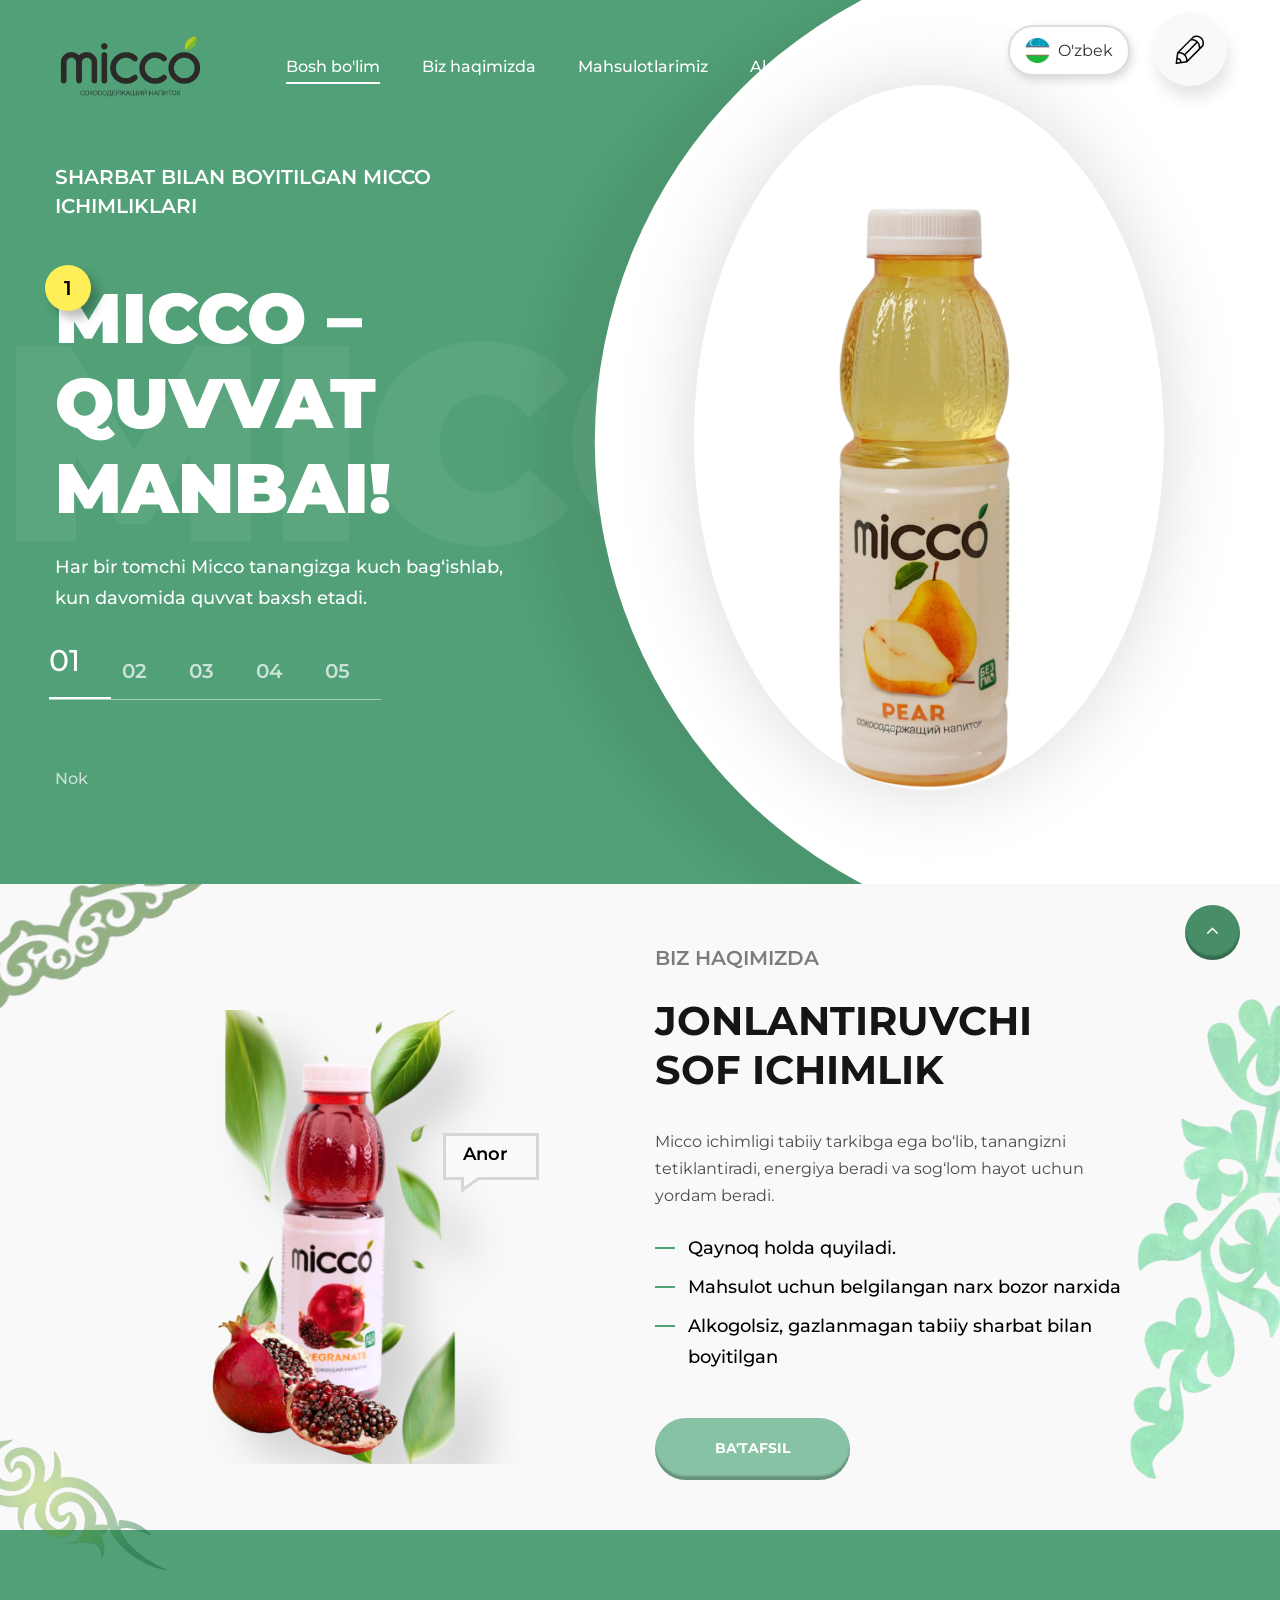
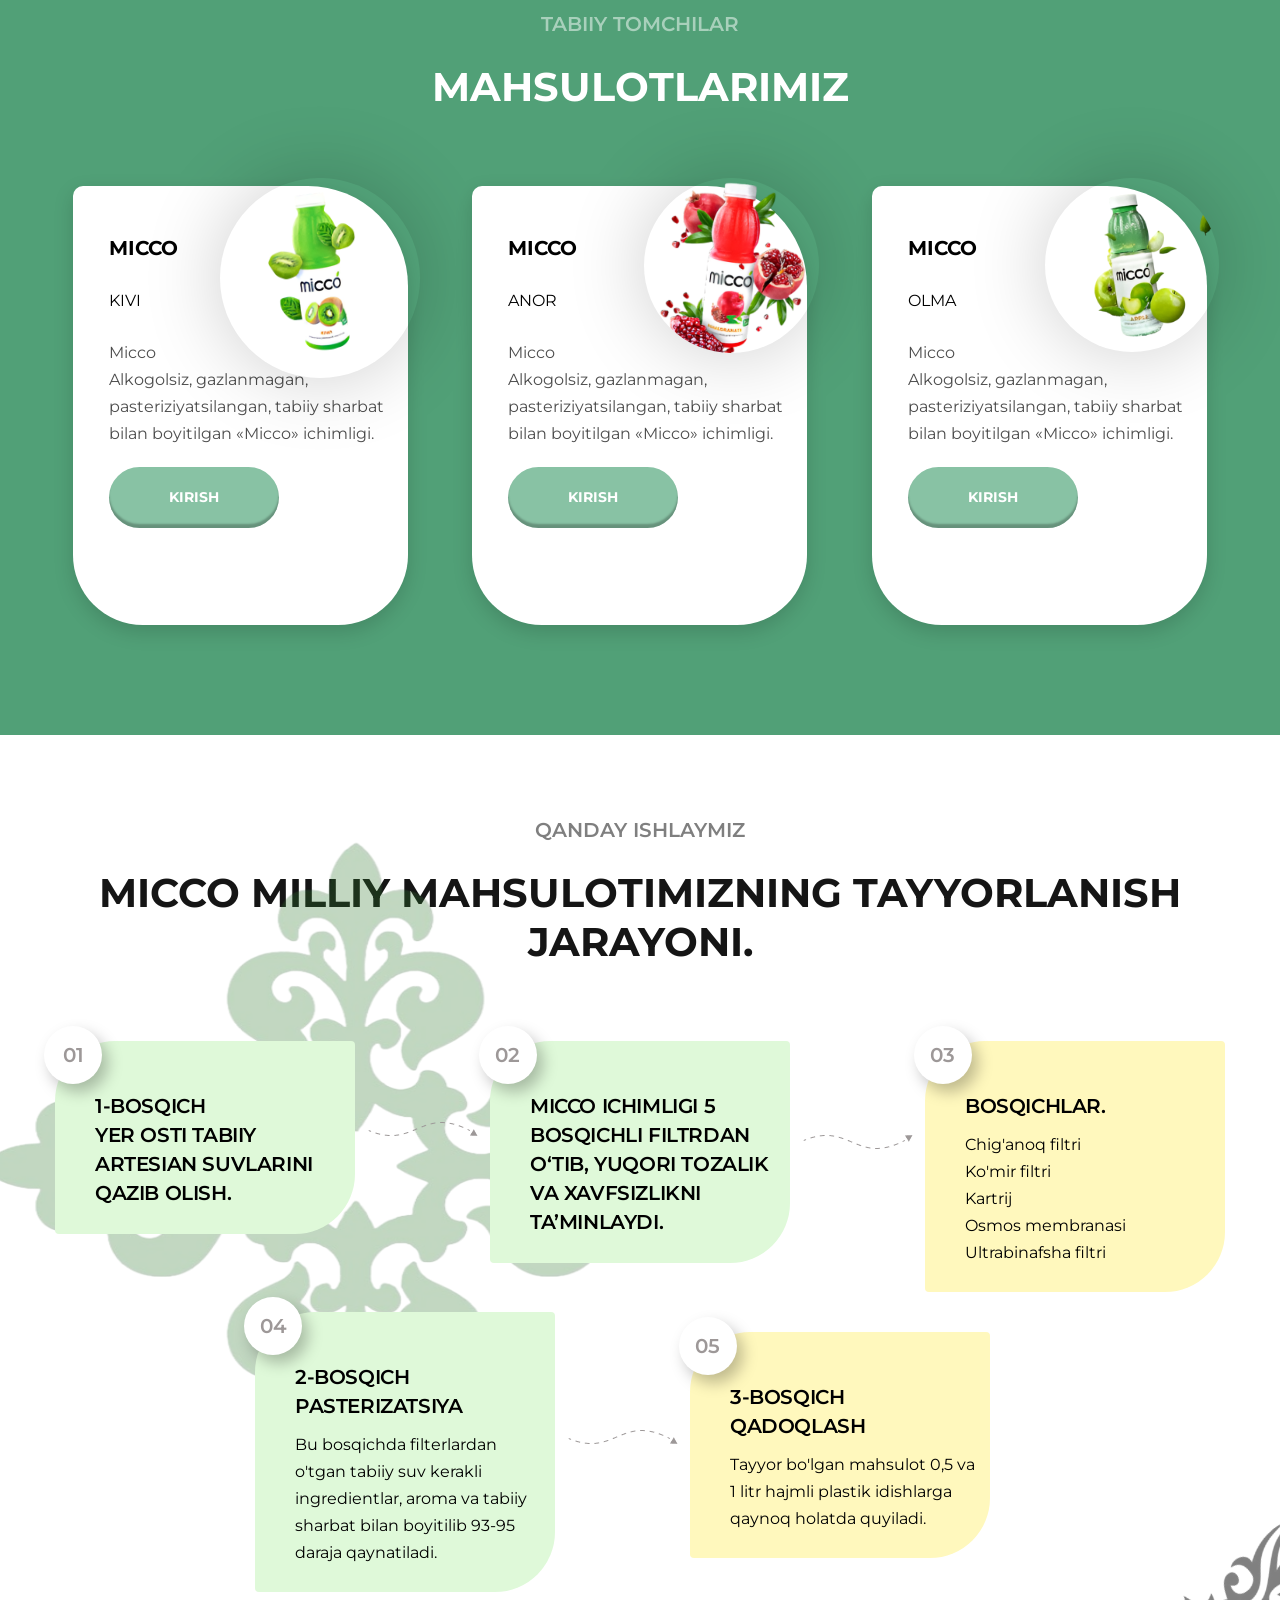
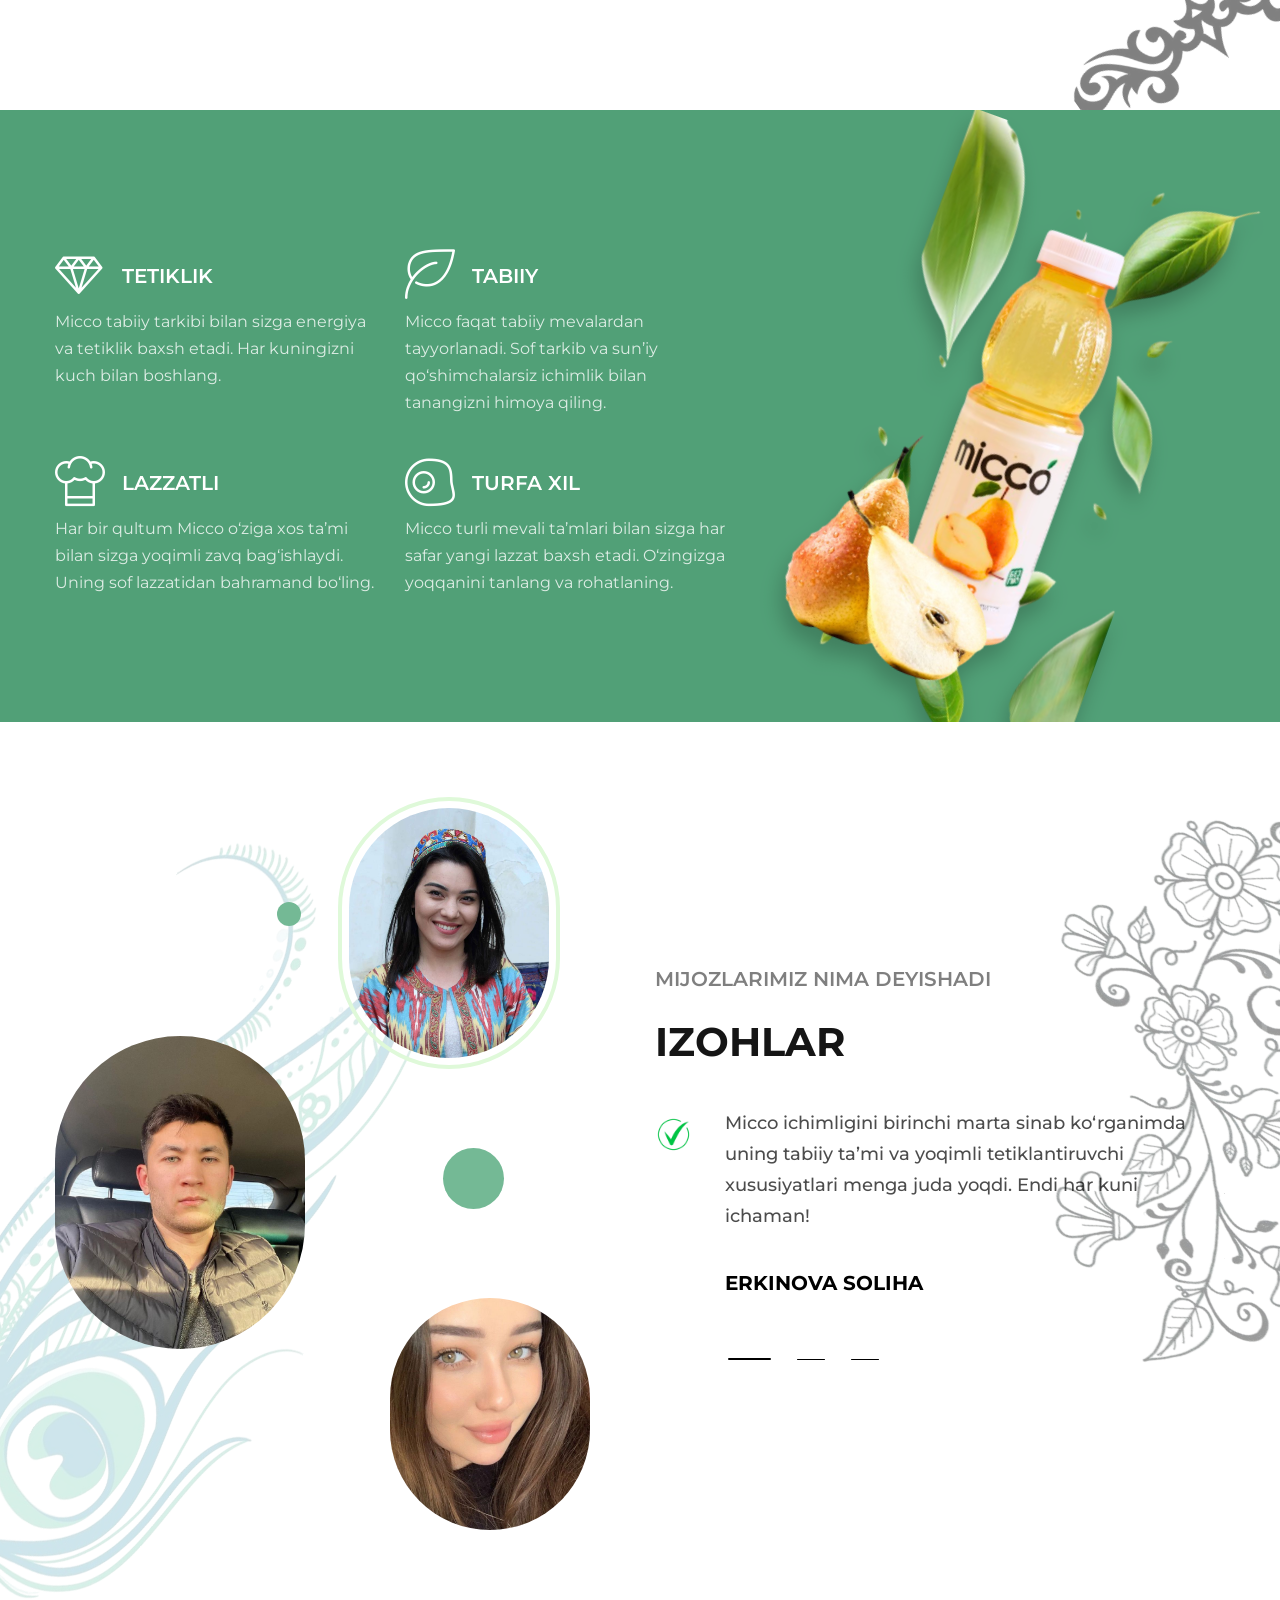
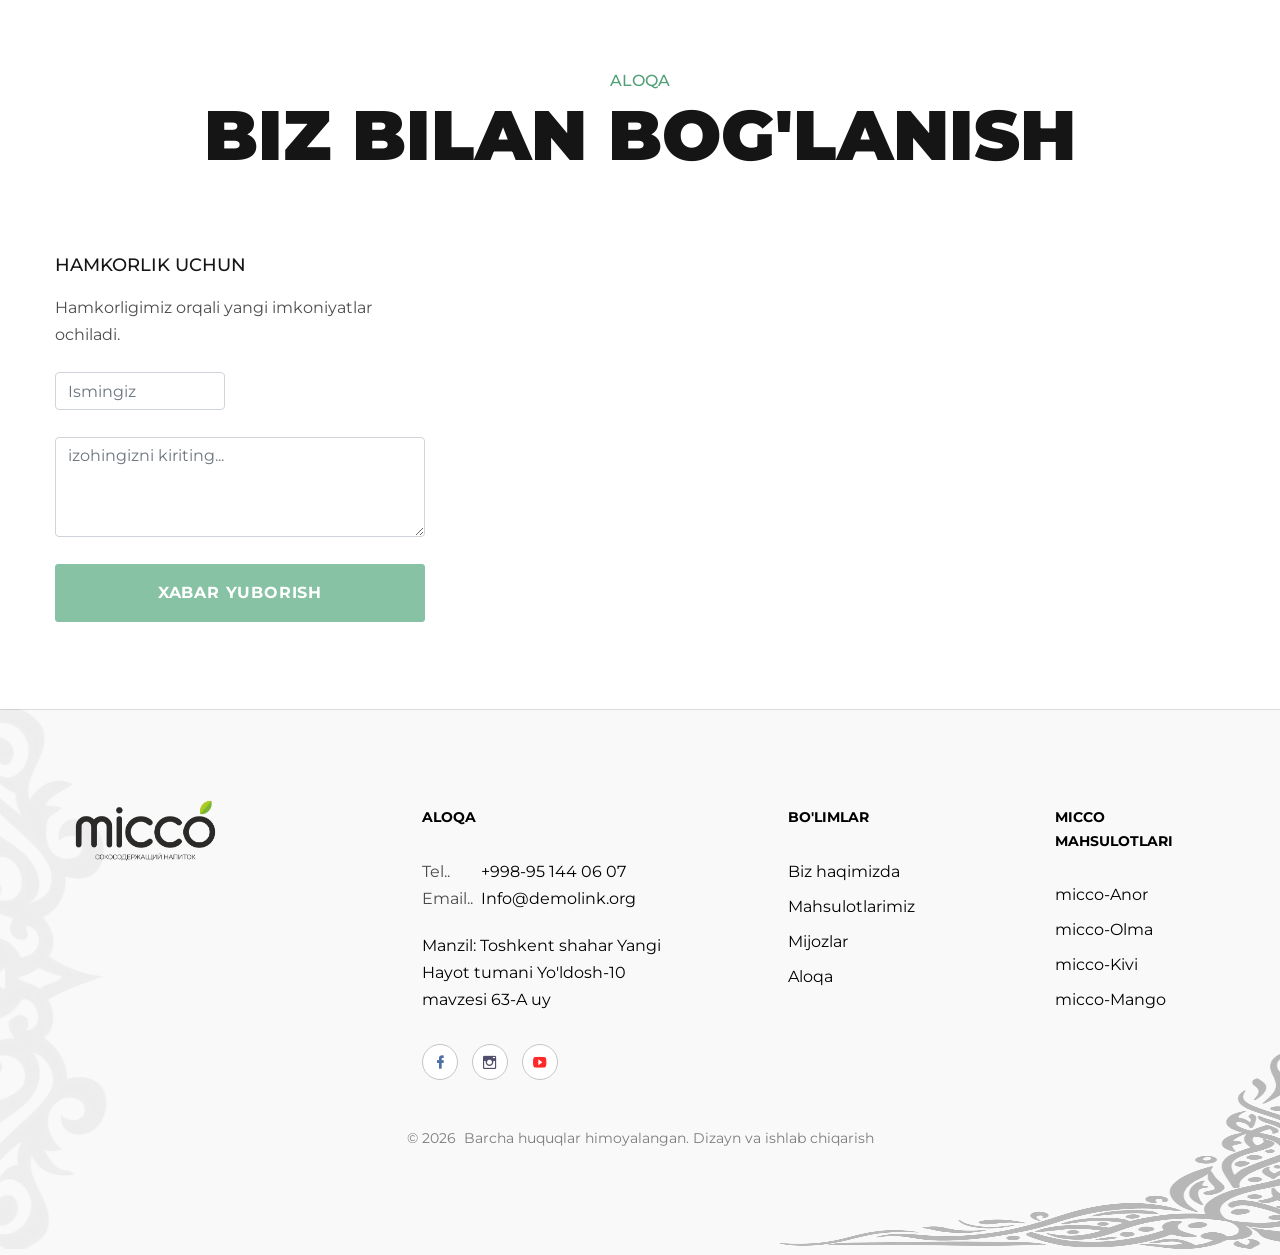
==== commit 017eb429: "Tamom" ====
--- a/index.html
+++ b/index.html
@@ -40,23 +40,33 @@
                   </div>
                   <div class="rd-navbar-nav-wrap">
                     <ul class="rd-navbar-nav">
-                      <li class="rd-nav-item"><a class="rd-nav-link" href="#programs">Bosh bo'lim</a>
-                      </li>
-                      <li class="rd-nav-item"><a class="rd-nav-link" href="about.html">Biz haqimizda</a>
-                      </li>
-                      <!-- <li class="rd-nav-item"><a class="rd-nav-link" href="testimonial.html">Mijozlar</a>
-                      </li> -->
-                      <li class="rd-nav-item"><a class="rd-nav-link" href="package.html">Mahsulotlarimiz</a>
-                      </li>
-                      <li class="rd-nav-item"><a class="rd-nav-link" href="contact.html">Aloqa</a>
-                      </li>
+                      <li class="rd-nav-item"><a id="home1" class="rd-nav-link" href="#programs">Bosh bo'lim</a></li>
+                      <li class="rd-nav-item"><a id="home2" class="rd-nav-link" href="about.html">Biz haqimizda</a></li>
+                      <li class="rd-nav-item"><a id="home3" class="rd-nav-link" href="package.html">Mahsulotlarimiz</a></li>
+                      <li class="rd-nav-item"><a id="home4" class="rd-nav-link" href="contact.html">Aloqa</a></li>
                     </ul>
+                  
+
+                     <!-- Til tanlash menyusi -->
+                    <div class="language-switcher">
+                        <button class="lang-btn">
+                            <img src="images/uzb.png" alt="UZ" class="flag-icon"> O'zbek
+                        </button>
+                        <ul class="lang-dropdown">
+                            <li><a href="#" data-lang="uz"><img src="images/UZB.png" class="flag-icon"> O'zbek</a></li>
+                            <li><a href="#" data-lang="en"><img src="images/usa.png" class="flag-icon"> English</a></li>
+                            <li><a href="#" data-lang="ru"><img src="images/rus.png" class="flag-icon"> Русский</a></li>
+                            <li><a href="#" data-lang="kz"><img src="images/kzk.png" class="flag-icon"> Қазақша</a></li>
+                        </ul>
+                    </div>
+                  
+
                   </div>
                 </div>
               </div>
               <button class="rd-navbar-aside-open-toggle" data-custom-toggle="#rd-navbar-aside"></button>
               <div class="rd-navbar-aside" id="rd-navbar-aside">
-                <h3>Biz bilan bog'lanish</h3>
+                <h3 id="home5">Biz bilan bog'lanish</h3>
 
                 <!--RD Mailform-->
                 <form class="rd-form rd-mailform" data-form-output="form-output-global" data-form-type="contact" method="post" action="bat/rd-mailform.php">
@@ -66,35 +76,36 @@
                         <!-- Select 2-->
                         <select class="form-input select" data-placeholder="Ichimlik ta'mini tanlang" data-constraints="@Required">
                           <option label="Choose a food package"></option>
-                          <option value="1">Olma</option>
-                          <option value="2">Banan</option>
-                          <option value="3">Anor</option>
-                          <option value="4">Kivi</option>
-                          <option value="5">Mango</option>
-                          <option value="6">Nok</option>
+                          <option id="home6" value="1">Olma</option>
+                          <option id="home7" value="2">Banan</option>
+                          <option id="home8" value="3">Anor</option>
+                          <option id="home9" value="4">Kivi</option>
+                          <option id="home10" value="5">Mango</option>
+                          <option id="home11" value="6">Nok</option>
                         </select>
                       </div>
                     </div>
+                    <img class="naqsh-4" src="images/naqsh-green-7-Photoroom.png" alt="">
                     <div class="col-12">
                       <div class="form-wrap">
                         <input class="form-input" id="contact-email" type="email" name="email" data-constraints="@Email @Required">
-                        <label class="form-label" for="contact-email">Elektron pochtangizni kiriting</label>
+                        <label id="home12" class="form-label" for="contact-email">Elektron pochtangizni kiriting</label>
                       </div>
                     </div>
                     <div class="col-12">
                       <div class="form-wrap">
                         <input class="form-input" id="contact-phone" type="text" name="phone" data-constraints="@Numeric">
-                        <label class="form-label" for="contact-phone">Telefon raqam</label>
+                        <label id="home13" class="form-label" for="contact-phone">Telefon raqam</label>
                       </div>
                     </div>
                     <div class="col-12">
                       <div class="form-wrap">
-                        <label class="form-label" for="contact-message">Fikringgizni biz bilan bo'lishing</label>
+                        <label id="home14" class="form-label" for="contact-message">Fikringgizni biz bilan bo'lishing</label>
                         <textarea class="form-input" id="contact-message" name="message" data-constraints="@Required"></textarea>
                       </div>
                     </div>
                     <div class="col-12">
-                      <button class="button button-primary" type="submit">Jo'natish</button>
+                      <button id="home15" class="button button-primary" type="submit">Jo'natish</button>
                     </div>
                   </div>
                 </form>
@@ -104,19 +115,19 @@
         </header>
         <!--Swiper-->
         <section class="section swiper-container swiper-slider bg-primary" data-autoplay="3500" data-loop="false" data-simulate-touch="false" data-effect="circle-bg" data-speed="750">
-          <div class="swiper-bg-text">micco</div>
+          <div id="home16" class="swiper-bg-text">micco</div>
           <div class="swiper-wrapper">
             <div class="swiper-slide" data-circle-cx=".855" data-circle-cy=".5" data-circle-r=".39">
               <div class="swiper-slide-caption section-md">
                 <div class="container">
                   <div class="row row-50 align-items-center swiper-custom-row">
                     <div class="col-lg-5">
-                      <h3 class="subtitle" data-swiper-anime='{"animation":"swiperContentRide","duration":900,"delay":900}'>Sharbat bilan boyitilgan MICCO ichimliklari</h3>
-                      <h1 data-swiper-anime='{"animation":"swiperContentRide","duration":1000,"delay":1000}' data-subtext="1">MICCO – Quvvat manbai!</h1>
-                      <p class="big" data-swiper-anime='{"animation":"swiperContentRide","duration":1100,"delay":1100}'>Har bir tomchi Micco tanangizga kuch bag‘ishlab, kun davomida quvvat baxsh etadi.</p>
-                      <p class="postitle" data-swiper-anime='{"animation":"swiperContentRide","duration":1200,"delay":1200}'>Olma</p>
-                    </div>
-                    <div class="box-round-wrap"><img src="images/micco-olma.png" alt="" width="470" height="335" data-swiper-anime='{"animation":"swiperContentFade","duration":1000,"delay":1000}'/>
+                      <h3 id="home17" class="subtitle" data-swiper-anime='{"animation":"swiperContentRide","duration":900,"delay":900}'>Sharbat bilan boyitilgan MICCO ichimliklari</h3>
+                      <h1 id="home18" data-swiper-anime='{"animation":"swiperContentRide","duration":1000,"delay":1000}' data-subtext="1">MICCO – Quvvat manbai!</h1>
+                      <p id="home19" class="big" data-swiper-anime='{"animation":"swiperContentRide","duration":1100,"delay":1100}'>Har bir tomchi Micco tanangizga kuch bag‘ishlab, kun davomida quvvat baxsh etadi.</p>
+                      <p id="home20" class="postitle" data-swiper-anime='{"animation":"swiperContentRide","duration":1200,"delay":1200}'>Nok</p>
+                    </div>
+                    <div class="box-round-wrap"><img src="images/micco-nok.png" alt="" width="470" height="335" data-swiper-anime='{"animation":"swiperContentFade","duration":1000,"delay":1000}'/>
                     </div>
                   </div>
                 </div>
@@ -127,10 +138,10 @@
                 <div class="container">
                   <div class="row row-50 align-items-center swiper-custom-row">
                     <div class="col-lg-5">
-                      <h3 class="subtitle" data-swiper-anime='{"animation":"swiperContentRide","duration":900,"delay":900}'>Tabiiy Ta’m Manbai</h3>
-                      <h1 data-swiper-anime='{"animation":"swiperContentRide","duration":1000,"delay":1000}' data-subtext="2">Micco Ich, Tetiklan!</h1>
-                      <p class="big" data-swiper-anime='{"animation":"swiperContentRide","duration":1100,"delay":1100}'>Har bir qultum Micco tanangizga energiya bag‘ishlab, kun davomida quvvat beradi.</p>
-                      <p class="postitle" data-swiper-anime='{"animation":"swiperContentRide","duration":1200,"delay":1200}'>Anor</p>
+                      <h3 id="home21" class="subtitle" data-swiper-anime='{"animation":"swiperContentRide","duration":900,"delay":900}'>Tabiiy Ta’m Manbai</h3>
+                      <h1 id="home22" data-swiper-anime='{"animation":"swiperContentRide","duration":1000,"delay":1000}' data-subtext="2">Micco Ich, Tetiklan!</h1>
+                      <p id="home23" class="big" data-swiper-anime='{"animation":"swiperContentRide","duration":1100,"delay":1100}'>Har bir qultum Micco tanangizga energiya bag‘ishlab, kun davomida quvvat beradi.</p>
+                      <p id="home24" class="postitle" data-swiper-anime='{"animation":"swiperContentRide","duration":1200,"delay":1200}'>Anor</p>
                     </div>
                     <div class="box-round-wrap"><img src="images/micoo-anor.png" alt="" width="470" height="335" data-swiper-anime='{"animation":"swiperContentFade","duration":1000,"delay":1000}'/>
                     </div>
@@ -143,10 +154,10 @@
                 <div class="container">
                   <div class="row row-50 align-items-center swiper-custom-row">
                     <div class="col-lg-5">
-                      <h3 class="subtitle" data-swiper-anime='{"animation":"swiperContentRide","duration":900,"delay":900}'>Quvvat Va Tetiklik.</h3>
-                      <h1 data-swiper-anime='{"animation":"swiperContentRide","duration":1000,"delay":1000}' data-subtext="3">Micco Energiya Manbai</h1>
-                      <p class="big" data-swiper-anime='{"animation":"swiperContentRide","duration":1100,"delay":1100}'>Sovuq Micco iching va uning ajoyib ta’mi bilan rohatlaning va tetiklaning.</p>
-                      <p class="postitle" data-swiper-anime='{"animation":"swiperContentRide","duration":1200,"delay":1200}'>Kivi</p>
+                      <h3 id="home25" class="subtitle" data-swiper-anime='{"animation":"swiperContentRide","duration":900,"delay":900}'>Quvvat Va Tetiklik.</h3>
+                      <h1 id="home26" data-swiper-anime='{"animation":"swiperContentRide","duration":1000,"delay":1000}' data-subtext="3">Micco Energiya Manbai</h1>
+                      <p id="home27" class="big" data-swiper-anime='{"animation":"swiperContentRide","duration":1100,"delay":1100}'>Sovuq Micco iching va uning ajoyib ta’mi bilan rohatlaning va tetiklaning.</p>
+                      <p id="home28" class="postitle" data-swiper-anime='{"animation":"swiperContentRide","duration":1200,"delay":1200}'>Kivi</p>
                     </div>
                     <div class="box-round-wrap"><img src="images/micco-kivi.png" alt="" width="470" height="335" data-swiper-anime='{"animation":"swiperContentFade","duration":1000,"delay":1000}'/>
                     </div>
@@ -159,10 +170,10 @@
                 <div class="container">
                   <div class="row row-50 align-items-center swiper-custom-row">
                     <div class="col-lg-5">
-                      <h3 class="subtitle" data-swiper-anime='{"animation":"swiperContentRide","duration":900,"delay":900}'>Har Qultumda Lazzat!</h3>
-                      <h1 data-swiper-anime='{"animation":"swiperContentRide","duration":1000,"delay":1000}' data-subtext="4">Micco Bilan Jonlan!</h1>
-                      <p class="big" data-swiper-anime='{"animation":"swiperContentRide","duration":1100,"delay":1100}'>tetiklashtiruvchi</p>
-                      <p class="postitle" data-swiper-anime='{"animation":"swiperContentRide","duration":1200,"delay":1200}'>Mango</p>
+                      <h3 id="home29" class="subtitle" data-swiper-anime='{"animation":"swiperContentRide","duration":900,"delay":900}'>Har Qultumda Lazzat!</h3>
+                      <h1 id="home30" data-swiper-anime='{"animation":"swiperContentRide","duration":1000,"delay":1000}' data-subtext="4">Micco Bilan Jonlan!</h1>
+                      <p id="home31" class="big" data-swiper-anime='{"animation":"swiperContentRide","duration":1100,"delay":1100}'>tetiklashtiruvchi</p>
+                      <p id="home32" class="postitle" data-swiper-anime='{"animation":"swiperContentRide","duration":1200,"delay":1200}'>Mango</p>
                     </div>
                     <div class="box-round-wrap"><img src="images/micco-mango.png" alt="" width="470" height="335" data-swiper-anime='{"animation":"swiperContentFade","duration":1000,"delay":1000}'/>
                     </div>
@@ -176,10 +187,10 @@
                 <div class="container">
                   <div class="row row-50 align-items-center swiper-custom-row">
                     <div class="col-lg-5">
-                      <h3 class="subtitle" data-swiper-anime='{"animation":"swiperContentRide","duration":900,"delay":900}'>Sog‘lom Tanlov Micco!</h3>
-                      <h1 data-swiper-anime='{"animation":"swiperContentRide","duration":1000,"delay":1000}' data-subtext="5">Micco – Sof Ta’m</h1>
-                      <p class="big" data-swiper-anime='{"animation":"swiperContentRide","duration":1100,"delay":1100}'>Micco ichimligi organizmni suv bilan to‘yintiradi va salomatligingizni qo‘llab-quvvatlaydi.</p>
-                      <p class="postitle" data-swiper-anime='{"animation":"swiperContentRide","duration":1200,"delay":1200}'>Banan</p>
+                      <h3 id="home33" class="subtitle" data-swiper-anime='{"animation":"swiperContentRide","duration":900,"delay":900}'>Sog‘lom Tanlov Micco!</h3>
+                      <h1 id="home34" data-swiper-anime='{"animation":"swiperContentRide","duration":1000,"delay":1000}' data-subtext="5">Micco – Sof Ta’m</h1>
+                      <p id="home35" class="big" data-swiper-anime='{"animation":"swiperContentRide","duration":1100,"delay":1100}'>Micco ichimligi organizmni suv bilan to‘yintiradi va salomatligingizni qo‘llab-quvvatlaydi.</p>
+                      <p id="home36" class="postitle" data-swiper-anime='{"animation":"swiperContentRide","duration":1200,"delay":1200}'>Banan</p>
                     </div>
                     <div class="box-round-wrap"><img src="images/micco-banan.png" alt="" width="470" height="335" data-swiper-anime='{"animation":"swiperContentFade","duration":1000,"delay":1000}'/>
                     </div>
@@ -199,23 +210,26 @@
             <div class="col-xl-6 col-lg-6">
               <div class="box-custom-2"><img src="images/anor.png" alt="" width="500" height="142"/>
                 <div class="box-custom-2-smal">
-                  <p class="box-custom-2-name">Anor</p>
+                  <p id="home37" class="box-custom-2-name">Anor</p>
                   <p class="box-custom-2-position"></p>
                 </div>
               </div>
             </div>
             <div style="padding-bottom: 50px;" class="col-xl-5 col-lg-6">
               <div class="box-custom-1">
-                <h3>Biz haqimizda</h3>
-                <h2><br>Jonlantiruvchi Sof Ichimlik</h2>
-                <p>Micco ichimligi tabiiy tarkibga ega bo‘lib, tanangizni tetiklantiradi, energiya beradi va sog‘lom hayot uchun yordam beradi.</p>
+                <h3 id="home38">Biz haqimizda</h3>
+                <h2 id="home39"><br>Jonlantiruvchi Sof Ichimlik</h2>
+                <p id="home40">Micco ichimligi tabiiy tarkibga ega bo‘lib, tanangizni tetiklantiradi, energiya beradi va sog‘lom hayot uchun yordam beradi.</p>
                 <ul class="list-marked">
-                  <li>Salqin holda quyuladi</li>
-                  <li>Mahsulot uchun belgilangan narx bozor narxida</li> 
-                  <li>Alkogolsiz gazlanmagan tabiiy sharbat bilan boyitilgan</li>
+                  <li id="home41">Qaynoq holda quyiladi.</li>
+                  <li id="home42">Mahsulot uchun belgilangan narx bozor narxida</li> 
+                  <li id="home43">Alkogolsiz, gazlanmagan tabiiy sharbat bilan boyitilgan</li>
                 </ul><a class="button button-primary" href="about.html">Ba'tafsil</a>
               </div>
             </div>
+            <img class="naqsh-1" src="images/naqsh-green-7-Photoroom.png" alt="">
+            <img class="naqsh-2" src="images/naqsh-green-2-Photoroom.png" alt="">
+            <img class="naqsh-3" src="images/naqsh-green-6-Photoroom.png" alt="">
           </div>
         </div>
       </section>
@@ -224,8 +238,8 @@
       <section id="produkt" class="section novi-bg novi-bg-img section-md-4 bg-primary">
         <div class="container">
           <div class="text-center">
-            <h3>Tabiiy Tomchilar</h3>
-            <h2>Mahsulotlarimiz</h2>
+            <h3 id="home44">Tabiiy Tomchilar</h3>
+            <h2 id="home45">Mahsulotlarimiz</h2>
           </div>
           <div class="row row-50 justify-content-center">
             <div class="col-xl-4 col-md-6">
@@ -237,9 +251,10 @@
                     <div class="product-price-currency"></div>
                     <div class="product-price-value"></div>
                   </div>
-                  <div class="product-price-footer">Kivi</div>
-                </div>
-                <p class="product-text">Micco<br>Alkogolsiz, gazlanmagan, pasterizatorlangan, tabiiy sharbat bilan boyitilgan «Micco» ichimligi.</p><a class="button button-primary" href="micco-kivi.html">Kirish</a>
+                  <div id="home46" class="product-price-footer">Kivi</div>
+                </div>
+                <p id="home47" class="product-text">Micco<br>Alkogolsiz, gazlanmagan, pasteriziyatsilangan, tabiiy sharbat bilan boyitilgan «Micco» ichimligi.</p>
+                <a id="home471" class="button button-primary" href="micco-kivi.html">Kirish</a>
                 <div><a class="link-border" href="#"></a></div>
               </div>
             </div>
@@ -252,9 +267,10 @@
                     <div class="product-price-currency"></div>
                     <div class="product-price-value"></div>
                   </div>
-                  <div class="product-price-footer">Anor</div>
-                </div>
-                <p class="product-text">Micco<br>Alkogolsiz, gazlanmagan, pasterizatorlangan, tabiiy sharbat bilan boyitilgan «Micco» ichimligi.</p><a class="button button-primary" href="micco-anor.html">Kirish</a>
+                  <div id="home48" class="product-price-footer">Anor</div>
+                </div>
+                <p id="home49" class="product-text">Micco<br>Alkogolsiz, gazlanmagan, pasteriziyatsilangan, tabiiy sharbat bilan boyitilgan «Micco» ichimligi.</p>
+                <a class="button button-primary" href="micco-anor.html">Kirish</a>
                 <div><a class="link-border" href="#"></a></div>
               </div>
             </div>
@@ -267,9 +283,9 @@
                     <div class="product-price-currency"></div>
                     <div class="product-price-value"></div>
                   </div>
-                  <div class="product-price-footer">Olma</div>
-                </div>
-                <p class="product-text">Micco<br>Alkogolsiz, gazlanmagan, pasterizatorlangan, tabiiy sharbat bilan boyitilgan «Micco» ichimligi.</p><a class="button button-primary" href="micco-olma.html">Kirish</a>
+                  <div id="home50" class="product-price-footer">Olma</div>
+                </div>
+                <p id="home51" class="product-text">Micco<br>Alkogolsiz, gazlanmagan, pasteriziyatsilangan, tabiiy sharbat bilan boyitilgan «Micco» ichimligi.</p><a class="button button-primary" href="micco-olma.html">Kirish</a>
                 <div><a class="link-border" href="micco-olma.html"></a></div>
               </div>
             </div>
@@ -277,71 +293,71 @@
         </div>
       </section>
 
-      <!-- 360 gr animation -->
-
-      <section>
-        
-        
-        
-      </section>
-
-        <!-- How it Works-->
+      
+
+        <!-- How it Works -->
         <section class="section novi-bg novi-bg-img section-md-2 bg-default">
           <div class="container">
+            <img class="naqsh-6" src="images/naqsh-green-3-Photoroom.png" alt="">
+            <img class="naqsh-7" src="images/naqsh-10.png" alt="">
+            
             <div class="text-center">
-              <h3>Qanday ishlaymiz</h3>
-              <h2>Micco milliy mahsulotimizning tayyorlanish jarayoni.</h2>
-            </div>
-            <div class="row row-50 post-classic-counter justify-content-lg-between justify-content-center">
-              <div class="col-lg-4 col-sm-6">
+              <h3 id="home52">Qanday ishlaymiz</h3>
+              <h2 id="home53">Micco milliy mahsulotimizning tayyorlanish jarayoni.</h2>
+            </div>
+
+            <div class="row post-classic-counter justify-content-center">
+              
+              <div class="col-lg-4 col-md-6 col-sm-12">
                 <div class="post-classic novi-bg bg-secondary-3">
-                  <h3 class="post-classic-title">1-Bosqich <br>yer osti tabiiy artesian suvlarini qazib olish.</h3>
-                  <p class="post-classic-text"></p>
-                </div>
-              </div>
-
-              <div class="col-lg-4 col-sm-6">
+                  <h3 id="home54" class="post-classic-title">1-Bosqich <br>Yer osti tabiiy artesian suvlarini qazib olish.</h3>
+                </div>
+              </div>
+
+              <div class="col-lg-4 col-md-6 col-sm-12">
                 <div class="post-classic novi-bg bg-secondary-3">
-                  <h3 class="post-classic-title">Micco ichimligi 5 bosqichli filtrdan o‘tib, yuqori tozalik va xavfsizlikni ta’minlaydi.</h3>
-                  <p class="post-classic-text"></p>
-                </div>
-              </div>
-              
-              <div class="col-lg-4 col-sm-6">
+                  <h3 id="home55" class="post-classic-title">Micco ichimligi 5 bosqichli filtrdan o‘tib, yuqori tozalik va xavfsizlikni ta’minlaydi.</h3>
+                </div>
+              </div>
+
+              <div class="col-lg-4 col-md-6 col-sm-12">
                 <div class="post-classic novi-bg bg-secondary-1">
-                  <h3 class="post-classic-title">Bosqichlar.<br></h3>
-                  <p class="post-classic-text">-chig'anoq filtri <br>
-                    - ko'mir. kartij <br>
-                    - kartrij <br>
-                    - Osmoz membranasi <br>
-                    - ultrabinafsha</p>
-                </div>
-              </div>
-
-              <div class="col-lg-4 col-sm-6">
+                  <h3 id="home56" class="post-classic-title">Bosqichlar.</h3>
+                  <p id="home57" class="post-classic-text">
+                    - Chig'anoq filtri <br>
+                    - Ko'mir filtri <br>
+                    - Kartrij <br>
+                    - Osmos membranasi <br>
+                    - Ultrabinafsha filtri
+                  </p>
+                </div>
+              </div>
+
+              <div class="col-lg-4 col-md-6 col-sm-12">
                 <div class="post-classic novi-bg bg-secondary-3">
-                  <h3 class="post-classic-title">2-Bosqich<br>Pasterizatsiya</h3>
-                  <p class="post-classic-text">Bu bosqichda filterlardan o'tgan tabiiy suv kerakli ingredientlar, aroma va tabiiy sharbat bilan boyitilib 93-95 daraja qaynatiladi.</p>
-                </div>
-              </div>
-
-              <div class="col-lg-4 col-sm-6">
+                  <h3 id="home58" class="post-classic-title">2-Bosqich<br>Pasterizatsiya</h3>
+                  <p id="home59" class="post-classic-text">Bu bosqichda filterlardan o'tgan tabiiy suv kerakli ingredientlar, aroma va tabiiy sharbat bilan boyitilib 93-95 daraja qaynatiladi.</p>
+                </div>
+              </div>
+
+              <div class="col-lg-4 col-md-6 col-sm-12">
                 <div class="post-classic novi-bg bg-secondary-1">
-                  <h3 class="post-classic-title">3-Bosqich Qadoqlash <br></h3>
-                  <p class="post-classic-text">4. Tayyor bulgan mahsulot 0,5 va 1 litr hajmli plastik idishlarga qaynoq holatda quyiladi.</p>
-                </div>
-              </div>
-              
-              <div class="col-lg-4 col-sm-6">
+                  <h3 id="home60" class="post-classic-title">3-Bosqich Qadoqlash</h3>
+                  <p id="home61" class="post-classic-text">Tayyor bo'lgan mahsulot 0,5 va 1 litr hajmli plastik idishlarga qaynoq holatda quyiladi.</p>
+                </div>
+              </div>
+
+              <!-- <div class="col-lg-4 col-md-6 col-sm-12">
                 <div class="post-classic novi-bg bg-secondary-1">
-                  <h3 class="post-classic-title">4. TAYYOR BO'LGAN MAHSULOTNI SOVUQ HOLATDA SAQLASH <br></h3>
-                  <p class="post-classic-text">Quyilgan mahsulotni sovuq holatda saqlang. Bu, mahsulotning sifatini saqlab turish va uzuq muddatga saqlanish imkoniyatini ta'minlaydi.</p>
-                </div>
-              </div>
-              
+                  <h3 class="post-classic-title">4. Tayyor bo'lgan mahsulotni sovuq holatda saqlash</h3>
+                  <p class="post-classic-text">Quyilgan mahsulotni sovuq holatda saqlang. Bu, mahsulotning sifatini saqlab turish va uzoq muddatga saqlanish imkoniyatini ta'minlaydi.</p>
+                </div>
+              </div> -->
+
             </div>
           </div>  
         </section>
+
 
       <!-- Advantages-->
       <section class="section novi-bg novi-bg-img section-custom section-lg bg-primary">
@@ -353,36 +369,36 @@
                   <div class="box-icon">
                     <div class="box-icon-header">
                       <div class="icon novi-icon icon-lg linearicons-diamond2"></div>
-                      <h3 class="box-icon-title">TETIKLIK</h3>
-                    </div>
-                    <p class="box-icon-text">Micco tabiiy tarkibi bilan sizga energiya va tetiklik baxsh etadi. Har kuningizni kuch bilan boshlang.</p>
+                      <h3 id="home62" class="box-icon-title">TETIKLIK</h3>
+                    </div>
+                    <p id="home621" class="box-icon-text">Micco tabiiy tarkibi bilan sizga energiya va tetiklik baxsh etadi. Har kuningizni kuch bilan boshlang.</p>
                   </div>
                 </div>
                 <div class="col-md-6">
                   <div class="box-icon">
                     <div class="box-icon-header">
                       <div class="icon novi-icon icon-lg linearicons-leaf"></div>
-                      <h3 class="box-icon-title">TABIIY</h3>
-                    </div>
-                    <p class="box-icon-text">Micco faqat tabiiy mevalardan tayyorlanadi. Sof tarkib va sun’iy qo‘shimchalarsiz ichimlik bilan tanangizni himoya qiling.</p>
+                      <h3 id="home63" class="box-icon-title">TABIIY</h3>
+                    </div>
+                    <p id="home64" class="box-icon-text">Micco faqat tabiiy mevalardan tayyorlanadi. Sof tarkib va sun’iy qo‘shimchalarsiz ichimlik bilan tanangizni himoya qiling.</p>
                   </div>
                 </div>
                 <div class="col-md-6">
                   <div class="box-icon">
                     <div class="box-icon-header">
                       <div class="icon novi-icon icon-lg linearicons-chef"></div>
-                      <h3 class="box-icon-title">LAZZATLI</h3>
-                    </div>
-                    <p class="box-icon-text">Har bir qultum Micco o‘ziga xos ta’mi bilan sizga yoqimli zavq bag‘ishlaydi. Uning sof lazzatidan bahramand bo‘ling.</p>
+                      <h3 id="home65" class="box-icon-title">LAZZATLI</h3>
+                    </div>
+                    <p id="home66" class="box-icon-text">Har bir qultum Micco o‘ziga xos ta’mi bilan sizga yoqimli zavq bag‘ishlaydi. Uning sof lazzatidan bahramand bo‘ling.</p>
                   </div>
                 </div>
                 <div class="col-md-6">
                   <div class="box-icon">
                     <div class="box-icon-header">
                       <div class="icon novi-icon icon-lg linearicons-egg2"></div>
-                      <h3 class="box-icon-title">TURFA XIL</h3>
-                    </div>
-                    <p class="box-icon-text">Micco turli mevali ta’mlari bilan sizga har safar yangi lazzat baxsh etadi. O‘zingizga yoqqanini tanlang va rohatlaning.</p>
+                      <h3 id="home67" class="box-icon-title">TURFA XIL</h3>
+                    </div>
+                    <p id="home68" class="box-icon-text">Micco turli mevali ta’mlari bilan sizga har safar yangi lazzat baxsh etadi. O‘zingizga yoqqanini tanlang va rohatlaning.</p>
                   </div>
                 </div>
               </div>
@@ -390,14 +406,14 @@
           </div>
         </div>
         <div class="box-custom-3">
-          <div class="box-custom-3-img-wrap"><img src="images/kivi.png" alt="" width="300" height="187"/>
+          <!-- <div class="box-custom-3-img-wrap"><img src="images/kivi.png" alt="" width="300" height="187"/>
           </div>
           <div class="box-custom-3-img-wrap"><img src="images/micco-apple-2.png" alt="" width="300" height="146"/>
-          </div>
-          <div class="box-custom-3-img-wrap"><img src="images/micco-nok.png" alt="" width="500" height="203"/>
-          </div>
-          <div class="box-custom-3-img-wrap"><img src="images/micco-olma.png" alt="" width="400" height="95"/>
-          </div>
+          </div> -->
+          <div class="box-custom-3-img-wrap"><img src="images/nok.png" alt="" width="600" height="203"/>
+          </div>
+          <!-- <div class="box-custom-3-img-wrap"><img src="images/micco-olma.png" alt="" width="400" height="95"/>
+          </div> -->
         </div>
       </section>
 
@@ -406,6 +422,8 @@
         <div class="container">
           <div class="row row-40 align-items-center">
             <div class="col-lg-6">
+              <img class="naqsh-5" src="images/naqsh-8-Photoroom.png" alt="">
+              <img class="naqsh-8" src="images/naqsh-blue-1-Photoroom.png" alt="">
               <div class="owl-pagination-custom" id="owl-pagination-custom">
                 <div class="data-dots-custom" data-owl-item="0"><img src="images/uzbek-gril.jpeg" alt="" width="200" height="89"/>
                 </div>
@@ -416,24 +434,24 @@
               </div>
             </div>
             <div class="col-lg-6">
-              <h3>mijozlarimiz nima deyishadi</h3>
-              <h2>Izohlar</h2>
+              <h3 id="home69">Mijozlarimiz nima deyishadi</h3>
+              <h2 id="home70">Izohlar</h2>
               <!-- Owl Carousel-->
               <div class="quote-classic-wrap">
                 <div class="quote-classic-img"><img src="images/green sngs.png" alt="" width="37" height="14"/>
                 </div>
                 <div class="owl-carousel owl-carousel-classic" data-items="1" data-dots="true" data-loop="false" data-autoplay="false" data-mouse-drag="false" data-dots-custom="#owl-pagination-custom">
                   <div class="quote-classic">
-                    <p class="big">Micco ichimligini birinchi marta sinab ko‘rganimda uning tabiiy ta’mi va yoqimli tetiklantiruvchi xususiyatlari menga juda yoqdi. Endi har kuni ichaman!</p>
-                    <h3 class="quote-classic-name">Erkinova Soliha</h3>
+                    <p id="home71" class="big">Micco ichimligini birinchi marta sinab ko‘rganimda uning tabiiy ta’mi va yoqimli tetiklantiruvchi xususiyatlari menga juda yoqdi. Endi har kuni ichaman!</p>
+                    <h3 id="home72" class="quote-classic-name">Erkinova Soliha</h3>
                   </div>
                   <div class="quote-classic">
-                    <p class="big">Micco ichimligi energiya va tetiklik baxsh etadi. Ish kunim davomida charchamaslik uchun doimo yonimda bo‘ladi. Uning tabiiy ta’mi juda yoqimli!</p>
-                    <h3 class="quote-classic-name">Akbarov Jasur</h3>
+                    <p id="home73" class="big">Micco ichimligi energiya va tetiklik baxsh etadi. Ish kunim davomida charchamaslik uchun doimo yonimda bo‘ladi. Uning tabiiy ta’mi juda yoqimli!</p>
+                    <h3 id="home74" class="quote-classic-name">Akbarov Jasur</h3>
                   </div>
                   <div class="quote-classic">
-                    <p class="big">Men sog‘lom turmush tarziga amal qilaman, shuning uchun faqat tabiiy ichimliklar ichaman. Micco tarkibida sun’iy qo‘shimchalar yo‘qligi meni juda quvontiradi!</p>
-                    <h3 class="quote-classic-name">Yuldosheva Malika</h3>
+                    <p id="home75" class="big">Men sog‘lom turmush tarziga amal qilaman, shuning uchun faqat tabiiy ichimliklar ichaman. Micco tarkibida sun’iy qo‘shimchalar yo‘qligi meni juda quvontiradi!</p>
+                    <h3 id="home76" class="quote-classic-name">Yuldosheva Malika</h3>
                   </div>
                 </div>
               <!-- </div><a class="button button-primary button-sm" href="#">Send Your Review</a> -->
@@ -448,13 +466,13 @@
 <div class="container-xxl py-5">
   <div class="container">
     <div class="text-center wow fadeInUp" data-wow-delay="0.1s">
-      <h6 class="section-title bg-white text-center text-primary px-3">Aloqa</h6>
-      <h1 class="mb-5">Biz bilan bog'lanish</h1>
+      <h6 id="home77" class="section-title bg-white text-center text-primary px-3">Aloqa</h6>
+      <h1 id="home78" class="mb-5">Biz bilan bog'lanish</h1>
     </div>
     <div class="row g-4">
       <div class="col-lg-4 col-md-12 wow fadeInUp" data-wow-delay="0.1s">
-        <h5> Hamkorlik uchun</h5>
-        <p class="mb-4">Hamkorligimiz orqali yangi imkoniyatlar ochiladi.</p>
+        <h5 id="home79">Hamkorlik uchun</h5>
+        <p id="home80" class="mb-4">Hamkorligimiz orqali yangi imkoniyatlar ochiladi.</p>
         <form>
           <div class="row g-3">
             <div class="col-md-6">
@@ -476,7 +494,7 @@
               </div>
             </div>
             <div class="col-12">
-              <button class="btn btn-primary w-100 py-3" type="submit">XABAR YUBORISH</button>
+              <button id="home81" class="btn btn-primary w-100 py-3" type="submit">XABAR YUBORISH</button>
             </div>
           </div>
         </form>
@@ -498,6 +516,8 @@
 <footer class="section footer-classic">
   <div class="container">
     <div class="row row-50 justify-content-between">
+      <img class="naqsh-9" src="images/naqsh-10.png" alt="">
+      <img class="naqsh-10" src="images/naqsh-11.png" alt="">
       <div class="col-xl-3 col-md-6">
         <!--Brand-->
         <a class="brand" href="index.html">
@@ -506,25 +526,25 @@
         </a>
       </div>
       <div class="col-xl-3 col-md-6">
-        <p class="footer-classic-title">Aloqa</p>
+        <p id="home82" class="footer-classic-title">Aloqa</p>
         <ul class="footer-classic-list">
           <li>
             <ul>
               <li>
                 <dl class="footer-classic-dl">
-                  <dt>Tel..</dt>
+                  <dt id="home83">Tel..</dt>
                   <dd><a href="tel:#">+998-95 144 06 07</a></dd>
                 </dl>
               </li>
               <li>
                 <dl class="footer-classic-dl">
-                  <dt>Email..</dt>
+                  <dt id="home84">Email..</dt>
                   <dd><a href="mailto:#">Info@demolink.org</a></dd>
                 </dl>
               </li>
             </ul>
           </li>
-          <li><a href="#">Manzil: Toshkent shahar Yangi Hayot tumani Yo'ldosh-10 mavzesi 63-A uy</a></li>
+          <li><a id="home85" href="#">Manzil: Toshkent shahar Yangi Hayot tumani Yo'ldosh-10 mavzesi 63-A uy</a></li>
           <li>
             <ul class="group group-sm footer-classic-social-list">
               <li><a class="link-social" href="#"><div class="icon novi-icon mdi mdi-facebook"></div></a></li>
@@ -536,28 +556,28 @@
         </ul>
       </div>
       <div class="col-xl-2 col-md-6">
-        <p class="footer-classic-title">Bo'limlar</p>
+        <p id="home86" class="footer-classic-title">Bo'limlar</p>
         <ul class="footer-classic-nav">
-          <li><a href="about.html">Biz haqimizda</a></li>
-          <li><a href="package.html">Mahsulotlarimiz</a></li>
-          <li><a href="testimonial.html">Mijozlar</a></li>
-          <li><a href="contact.html">Aloqa</a></li>
+          <li><a id="home87" href="about.html">Biz haqimizda</a></li>
+          <li><a id="home88" href="package.html">Mahsulotlarimiz</a></li>
+          <li><a id="home89" href="testimonial.html">Mijozlar</a></li>
+          <li><a id="home90" href="contact.html">Aloqa</a></li>
         </ul>
       </div>
       <div class="col-xl-2 col-md-6">
-        <p class="footer-classic-title">Micco mahsulotlari</p>
+        <p id="home91" class="footer-classic-title">Micco mahsulotlari</p>
         <ul class="footer-classic-nav">
-          <li><a href="micco-anor.html">micco-Anor</a></li>
-          <li><a href="micco-olma.html">micco-Olma</a></li>
-          <li><a href="micco-kivi.html">micco-Kivi</a></li>
-          <li><a href="micco-mango.html">micco-Mango</a></li> 
+          <li><a id="home92" href="micco-anor.html">micco-Anor</a></li>
+          <li><a id="home93" href="micco-olma.html">micco-Olma</a></li>
+          <li><a id="home94" href="micco-kivi.html">micco-Kivi</a></li>
+          <li><a id="home95" href="micco-mango.html">micco-Mango</a></li> 
         </ul>
       </div>
     </div>
     <div class="text-center mt-4">
       <p class="rights">
         <span>&copy;&nbsp;</span><span class="copyright-year"></span><span>&nbsp;</span>
-        <span>Barcha huquqlar himoyalangan. Dizayn va ishlab chiqarish 
+        <span id="home96">Barcha huquqlar himoyalangan. Dizayn va ishlab chiqarish 
         <a href="https://www.smkweb.com/" target="_blank">SMK WEB</a></span>
       </p>
     </div>
@@ -581,6 +601,9 @@
 </script> -->
 <script type="text/javascript" src="https://translate.google.com/translate_a/element.js?cb=googleTranslateElementInit"></script>
 
+<!-- translet js -->
+<script src="translet-js/index.js"></script>
+
 
   </body>
 </html>
--- a/css/style.css
+++ b/css/style.css
@@ -627,6 +627,7 @@
 	text-align: center;
 	position: relative;
 	overflow: hidden;
+	z-index: 99;
 }
 
 .box-custom-2 img {
@@ -757,6 +758,9 @@
 
 .box-custom-3-img-wrap {
 	position: absolute;
+	margin-top: -20px;
+	margin-left: 0px;
+	transform: rotate(20deg);
 }
 
 .box-custom-3-img-wrap img {
@@ -3573,7 +3577,7 @@
 .rd-navbar-toggle {
 	display: inline-block;
 	position: relative;
-	width: 48px;
+	width: 48px;	
 	height: 48px;
 	line-height: 48px;
 	cursor: pointer;
@@ -3746,7 +3750,7 @@
 
 .rd-navbar-aside-open-toggle {
 	position: fixed;
-	top: 35px;
+	top: 12px;
 	right: 53px;
 	width: 74px;
 	height: 74px;
@@ -4680,6 +4684,7 @@
 	height: 56px;
 }
 
+
 /**
 *
 * RD Navbar Classic
@@ -5916,3 +5921,507 @@
 	display: block;
 	padding: 6px;
 }
+
+
+
+
+
+/* .naqsh-1 {
+	position: absolute;
+	width: 300px;
+	height: 500px;
+	overflow: hidden;
+	z-index: 1;
+	opacity: 40%;
+	margin-left: 1070px;
+	transform: rotate(0deg);
+}
+
+.naqsh-2 {
+	position: absolute;
+	margin-bottom: 650px;
+	margin-left: -150px;
+	width: 350px;
+	height: 300px;
+	overflow: hidden;
+	opacity: 50%;
+	transform: rotate(-30deg);
+}
+
+.naqsh-3 {
+	z-index: 1;
+	position: absolute;
+	margin-top: 510px;
+	margin-left: -150px;
+	width: 300px;
+	height: 150px;
+	overflow: hidden;
+	opacity: 40%;
+	transform: rotate(30deg);
+} 
+*/
+
+.naqsh-4 {
+	z-index: -1;
+	position: absolute;
+	margin-top: -100px;
+	margin-left: 100px;
+	width: 500px;
+	height: 600px;
+	overflow: hidden;
+	opacity: 30%;
+	transform: rotate(0deg);
+}
+
+.naqsh-5 {
+	z-index: 1;
+	position: absolute;
+	margin-top: -113px;
+	margin-left: 950px;
+	width: 500px;
+	height: 700px;
+	overflow: hidden;
+	opacity: 20%;
+	transform: rotate(0deg);
+}
+
+
+
+/* Naqshlar uchun boshlang‘ich holat (pastda va shaffof) */
+.naqsh-1, 
+.naqsh-2, 
+.naqsh-3,
+.naqsh-5,
+.naqsh-6,
+.naqsh-7,
+.naqsh-8,
+.naqsh-9,
+.naqsh-14,
+.naqsh-15,
+.naqsh-16,
+.naqsh-17 {
+    opacity: 0; /* Boshlanishida yashirin bo‘ladi */
+    transform: translateY(50px) scale(0.8) rotate(var(--rotate-value)); /* Pastga suramiz va biroz kichraytiramiz */
+    animation: fadeInUp 1.5s ease-out forwards; /* Animatsiya qo‘shamiz */
+}
+
+/* Har bir naqsh uchun kechikish */
+.naqsh-1 {
+    animation-delay: 0.3s;
+}
+
+.naqsh-2 {
+    animation-delay: 0.6s;
+}
+
+.naqsh-3 {
+    animation-delay: 0.9s;
+}
+
+.naqsh-5 {
+    animation-delay: 0.9s;
+}
+
+.naqsh-6 {
+    animation-delay: 0.9s;
+}
+
+.naqsh-7 {
+    animation-delay: 0.9s;
+}
+
+.naqsh-8 {
+    animation-delay: 0.9s;
+}
+
+.naqsh-9 {
+    animation-delay: 0.9s;
+}
+
+.naqsh-14 {
+    animation-delay: 0.9s;
+}
+
+.naqsh-15 {
+    animation-delay: 0.9s;
+}
+
+.naqsh-16 {
+    animation-delay: 0.9s;
+}
+
+.naqsh-17 {
+    animation-delay: 0.9s;
+}
+
+
+/* Pastdan chiqib kelish animatsiyasi */
+@keyframes fadeInUp {
+    0% {
+        opacity: 0;
+        transform: translateY(50px) scale(0.8) rotate(var(--rotate-value)); /* Pastga tushgan holat */
+    }
+    50% {
+        opacity: calc(var(--opacity-value) / 2); /* Yarim shaffoflik */
+        transform: translateY(10px) scale(1.05);
+    }
+    100% {
+        opacity: var(--opacity-value); /* Animatsiyadan keyin asl opacity */
+        transform: translateY(0) scale(1) rotate(var(--rotate-value)); /* Oxirida berilgan rotate saqlanadi */
+    }
+}
+
+/* Siz bergan original naqsh stillari (o‘zgarmaydi) */
+.naqsh-1 {
+    position: absolute;
+    width: 300px;
+    height: 500px;
+    overflow: hidden;
+    z-index: 1;
+    --rotate-value: 0deg; /* Animatsiyadan keyin saqlanadigan qiymat */
+    --opacity-value: 40%; /* Asl opacity */
+    margin-left: 1070px;
+}
+
+.naqsh-2 {
+    position: absolute;
+    margin-bottom: 650px;
+    margin-left: -150px;
+    width: 350px;
+    height: 300px;
+    overflow: hidden;
+    --rotate-value: -30deg; /* Animatsiyadan keyin saqlanadigan qiymat */
+    --opacity-value: 50%; /* Asl opacity */
+}
+
+.naqsh-3 {
+    z-index: 1;
+    position: absolute;
+    margin-top: 510px;
+    margin-left: -150px;
+    width: 300px;
+    height: 150px;
+    overflow: hidden;
+    --rotate-value: 30deg; /* Animatsiyadan keyin saqlanadigan qiymat */
+    --opacity-value: 40%; /* Asl opacity */
+}
+
+.naqsh-5 {
+	z-index: 1;
+	position: absolute;
+	margin-top: -113px;
+	margin-left: 950px;
+	width: 500px;
+	height: 700px;
+	overflow: hidden;
+	opacity: 20%;
+	transform: rotate(0deg);
+	--rotate-value: 30deg; /* Animatsiyadan keyin saqlanadigan qiymat */
+    --opacity-value: 40%; /* Asl opacity */
+}
+
+.naqsh-6 {
+	z-index: 0;
+	position: absolute;
+	margin-left: -100px;
+	width: 800px;
+	height: 700px;
+	overflow: hidden;
+	opacity: 30%;
+	transform: rotate(0deg);
+	--rotate-value: 0deg; /* Animatsiyadan keyin saqlanadigan qiymat */
+    --opacity-value: 30%; /* Asl opacity */
+}
+
+.naqsh-7 {
+	z-index: 0;
+	position: absolute;
+	margin-top: 750px;
+	margin-left: 1000px;
+	width: 300px;
+	height: 120px;
+	overflow: hidden;
+	opacity: 50%;
+	transform: rotate(-35deg);
+	--rotate-value: -35deg; /* Animatsiyadan keyin saqlanadigan qiymat */
+    --opacity-value: 50%; /* Asl opacity */
+}
+
+.naqsh-8 {
+	z-index: 0;
+	position: absolute;
+	margin-left: -50px;
+	width: 350px;
+	height: 820px;
+	overflow: hidden;
+	opacity: 20%;
+	transform: rotate(30deg);
+	--rotate-value: 30deg; /* Animatsiyadan keyin saqlanadigan qiymat */
+    --opacity-value: 20%; /* Asl opacity */
+}
+
+.naqsh-9 {
+	z-index: 0;
+	position: absolute;
+	margin-left: -280px;
+	margin-top: 70px;
+	width: 540px;
+	height: 220px;
+	overflow: hidden;
+	opacity: 30%;
+	transform: rotate(-90deg);
+	--rotate-value: -90deg; /* Animatsiyadan keyin saqlanadigan qiymat */
+    --opacity-value: 5%; /* Asl opacity */
+}
+
+.naqsh-10 {
+	z-index: 0;
+	position: absolute;
+	margin-left: 740px;
+	margin-top: 230px;
+	width: 540px;
+	height: 220px;
+	overflow: hidden;
+	opacity: 30%;
+	transform: scaleX(-1);
+}
+
+.naqsh-11 {
+	z-index: 0;
+	position: absolute;
+	margin-left: 250px;
+	margin-top: -95px;
+	width: 400px;
+	height: 200px;
+	overflow: hidden;
+	opacity: 40%;
+	transform: scaleX(-1);
+}
+
+.naqsh-12 {
+	z-index: 0;
+	position: absolute;
+	margin-left: -700px;
+	margin-top: 600px;
+	width: 400px;
+	height: 200px;
+	overflow: hidden;
+	opacity: 50%;
+	transform: rotate(-180deg);
+	transform: rotateX(180deg);
+}
+
+.naqsh-13 {
+	z-index: 99;
+	position: absolute;
+	margin-top: 110px;
+	margin-left: 0px;
+	width: 1140px;
+	height: 450px;
+	opacity: 90%;
+}
+
+.naqsh-14 {
+	z-index: -1;
+	position: absolute;
+	margin-top: -300px;
+	margin-left: -750px;
+	width: 200px;
+	height: 150px;
+	opacity: 20%;
+	transform: rotate(0deg);
+	--rotate-value: 0deg; /* Animatsiyadan keyin saqlanadigan qiymat */
+    --opacity-value: 20%; /* Asl opacity */
+}
+
+.naqsh-15 {
+	z-index: 0;
+	position: absolute;
+	margin-top: 1550px;
+	margin-left: 450px;
+	width: 200px;
+	height: 150px;
+	opacity: 50%;
+	transform: rotate(180deg);
+	--rotate-value: 180deg; /* Animatsiyadan keyin saqlanadigan qiymat */
+    --opacity-value: 50%; /* Asl opacity */
+}
+
+.naqsh-16 {
+	z-index: 0;
+	position: absolute;
+	margin-top: -100px;
+	margin-left: -100px;
+	width: 300px;
+	height: 850px;
+	opacity: 40%;
+	transform: rotate(30deg);
+	--rotate-value: 30deg; /* Animatsiyadan keyin saqlanadigan qiymat */
+    --opacity-value: 40%; /* Asl opacity */
+}
+
+.naqsh-17 {
+	z-index: 0;
+	position: absolute;
+	margin-top: 600px;
+	margin-left: 800px;
+	width: 350px;
+	height: 250px;
+	opacity: 20%;
+	transform: rotate(0deg);
+	--rotate-value: 0deg; /* Animatsiyadan keyin saqlanadigan qiymat */
+    --opacity-value: 20%; /* Asl opacity */
+}
+
+
+/* Oxirgi card uchun strelkani olib tashlash */
+.post-classic-counter [class*='col-']:last-child .post-classic::after {
+    display: none;
+}
+
+
+/* 3-chi va 5-chi card orasini ochish */
+.post-classic-counter [class*='col-']:nth-child(3) {
+    margin-bottom: 20px; /* Pastga 50px joy qo'shish */
+}
+
+.post-classic-counter [class*='col-']:nth-child(5) {
+    margin-top: 20px; /* Tepaga 50px joy qo'shish */
+}
+
+
+
+
+
+
+
+
+
+
+
+
+
+
+
+/* Til tanlash tugmasi asosiy joylashuvi */
+.language-switcher {
+    position: fixed;
+    top: 25px;
+    right: 150px;
+    z-index: 1000;
+}
+
+/* Tugma styling */
+.lang-btn {
+    background: #ffffff;
+    border: 2px solid #ddd;
+    font-size: 16px;
+    cursor: pointer;
+    color: #333;
+    padding: 10px 15px;
+    border-radius: 25px;
+    display: flex;
+    align-items: center;
+    gap: 8px;
+    transition: all 0.3s ease-in-out;
+    box-shadow: 2px 4px 10px rgba(0, 0, 0, 0.15);
+}
+
+.lang-btn:hover {
+    background: linear-gradient(135deg, #4caf50, #388e3c);
+    color: white;
+    border-color: #388e3c;
+}
+
+/* Bayroqcha rasmi */
+.lang-btn .flag-icon {
+    width: 25px;
+    height: 25px;
+    border-radius: 3px;
+}
+
+/* Dropdown menyu styling */
+.lang-dropdown {
+    position: absolute;
+    top: 50px;
+    right: 0;
+    background: white;
+    list-style: none;
+    padding: 8px 0;
+    border-radius: 8px;
+    box-shadow: 0 4px 10px rgba(0, 0, 0, 0.2);
+    min-width: 140px;
+    display: none;
+    opacity: 0;
+    transform: translateY(-10px);
+    transition: all 0.3s ease-in-out;
+}
+
+/* Dropdown ichidagi elementlar */
+.lang-dropdown li {
+    padding: 10px;
+    border-radius: 5px;
+    transition: background 0.3s ease-in-out;
+}
+
+/* Har bir link dizayni */
+.lang-dropdown li a {
+    text-decoration: none;
+    color: #333;
+    display: flex;
+    align-items: center;
+    gap: 10px;
+    font-size: 15px;
+    font-weight: 500;
+    transition: all 0.3s ease-in-out;
+}
+
+/* Hover qilinganda fon va animatsiya */
+.lang-dropdown li:hover {
+    background: linear-gradient(135deg, #4caf50, #388e3c);
+}
+
+.lang-dropdown li:hover a {
+    color: white;
+}
+
+/* Bayroqcha rasmi */
+.lang-dropdown li a .flag-icon {
+    width: 25px;
+    height: 25px;
+    border-radius: 3px;
+}
+
+/* Dropdown ko‘rinishi */
+.language-switcher:hover .lang-dropdown {
+    display: block;
+    opacity: 1;
+    transform: translateY(0);
+}
+
+
+/* Mobil qurilmalar uchun til tanlash tugmachasining joylashuvi */
+@media (max-width: 768px) {
+    .language-switcher {
+        top: 15px;
+        right: 20px; /* Mobil versiyada tugmani ekranga yaqinroq joylashtiramiz */
+    }
+}
+
+/* Dropdown menyuni bosilganda ko‘rsatish uchun */
+.show-dropdown {
+    display: block !important;
+    opacity: 1 !important;
+    transform: translateY(0) !important;
+}
+
+
+
+
+
+
+
+
+
+
+
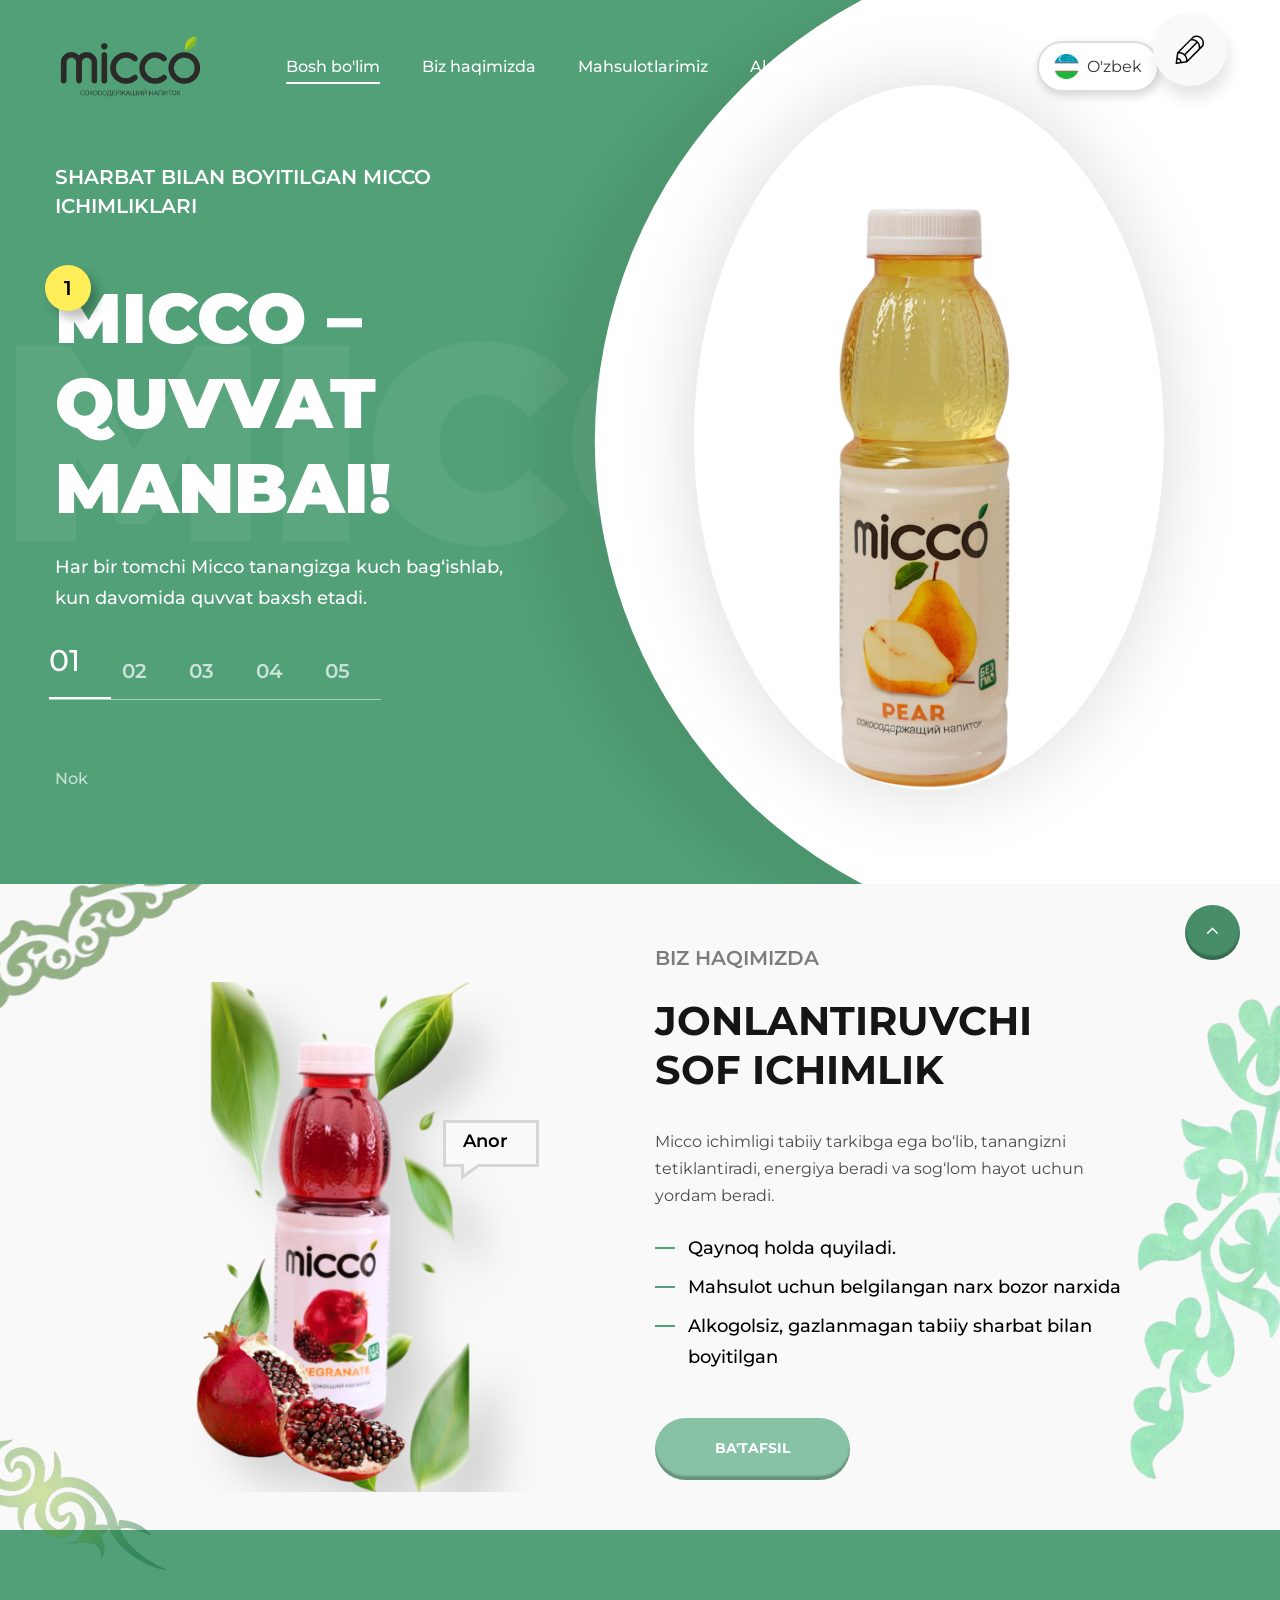
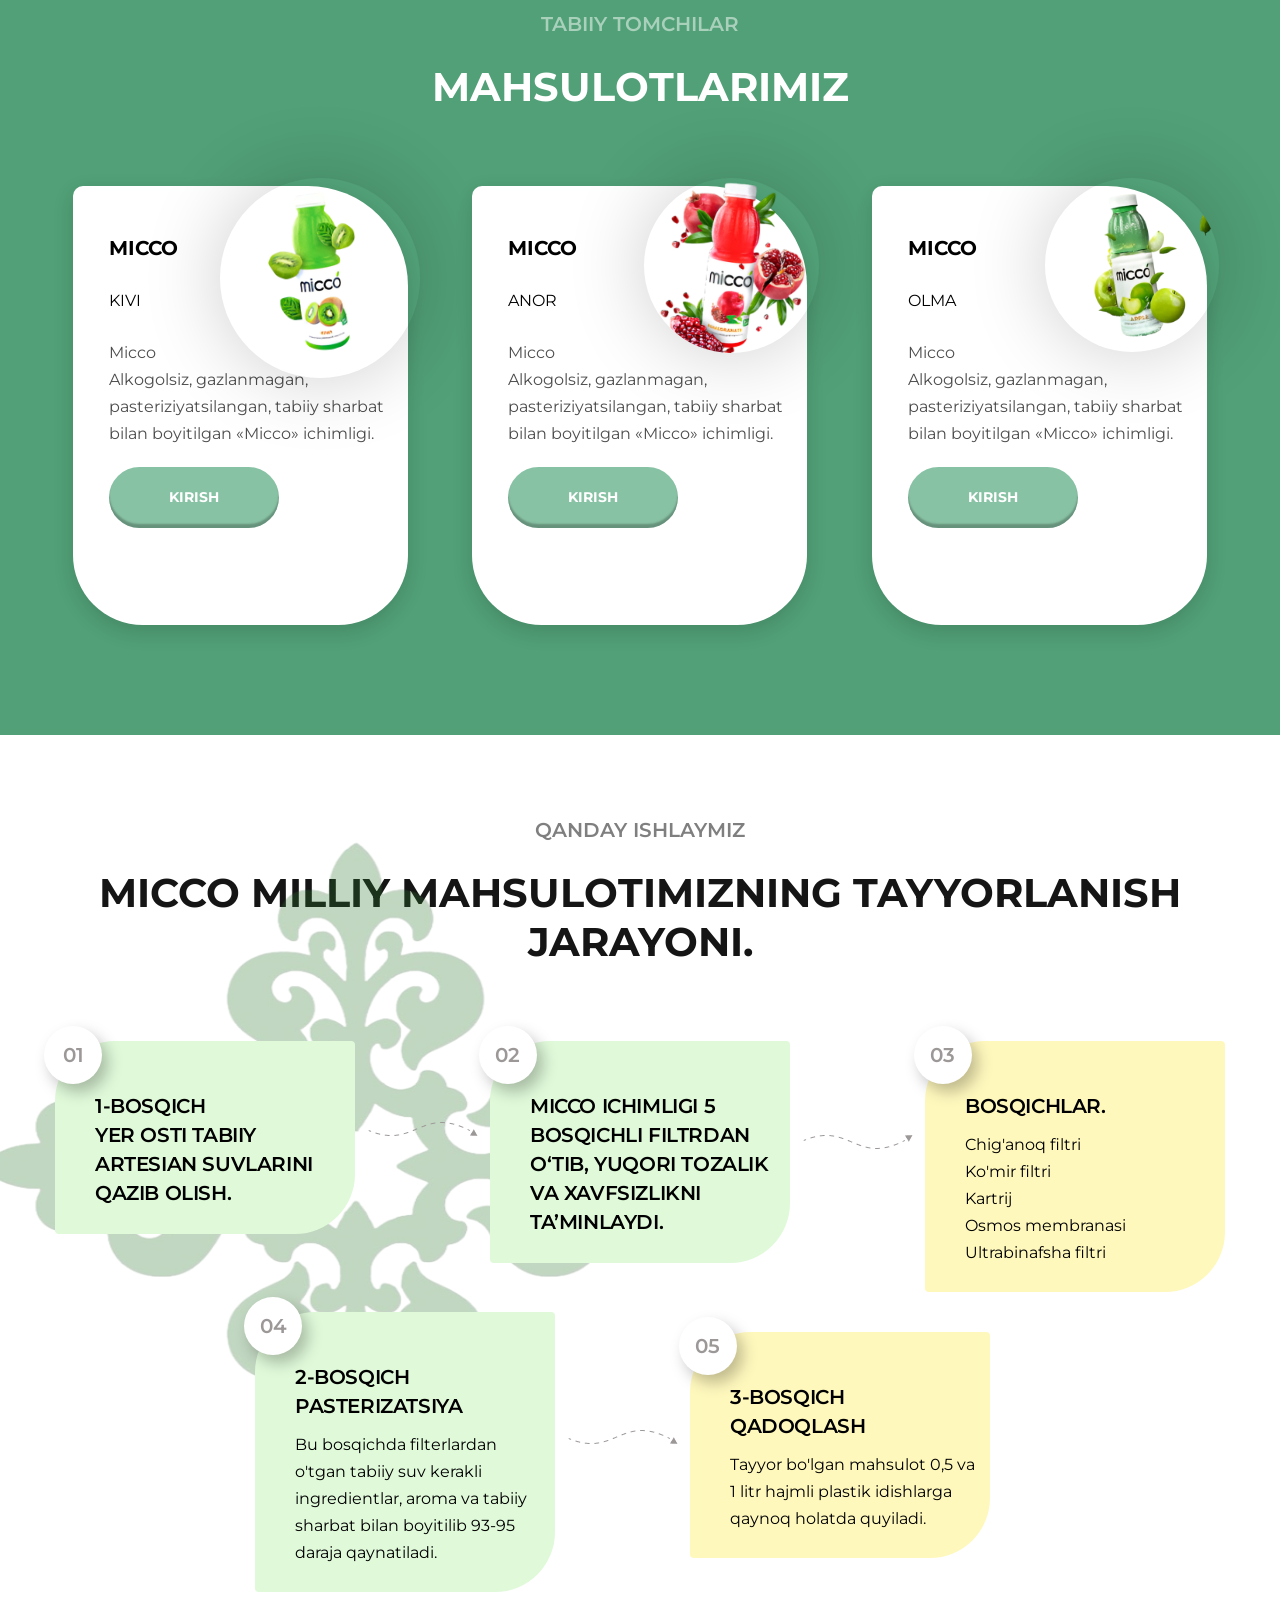
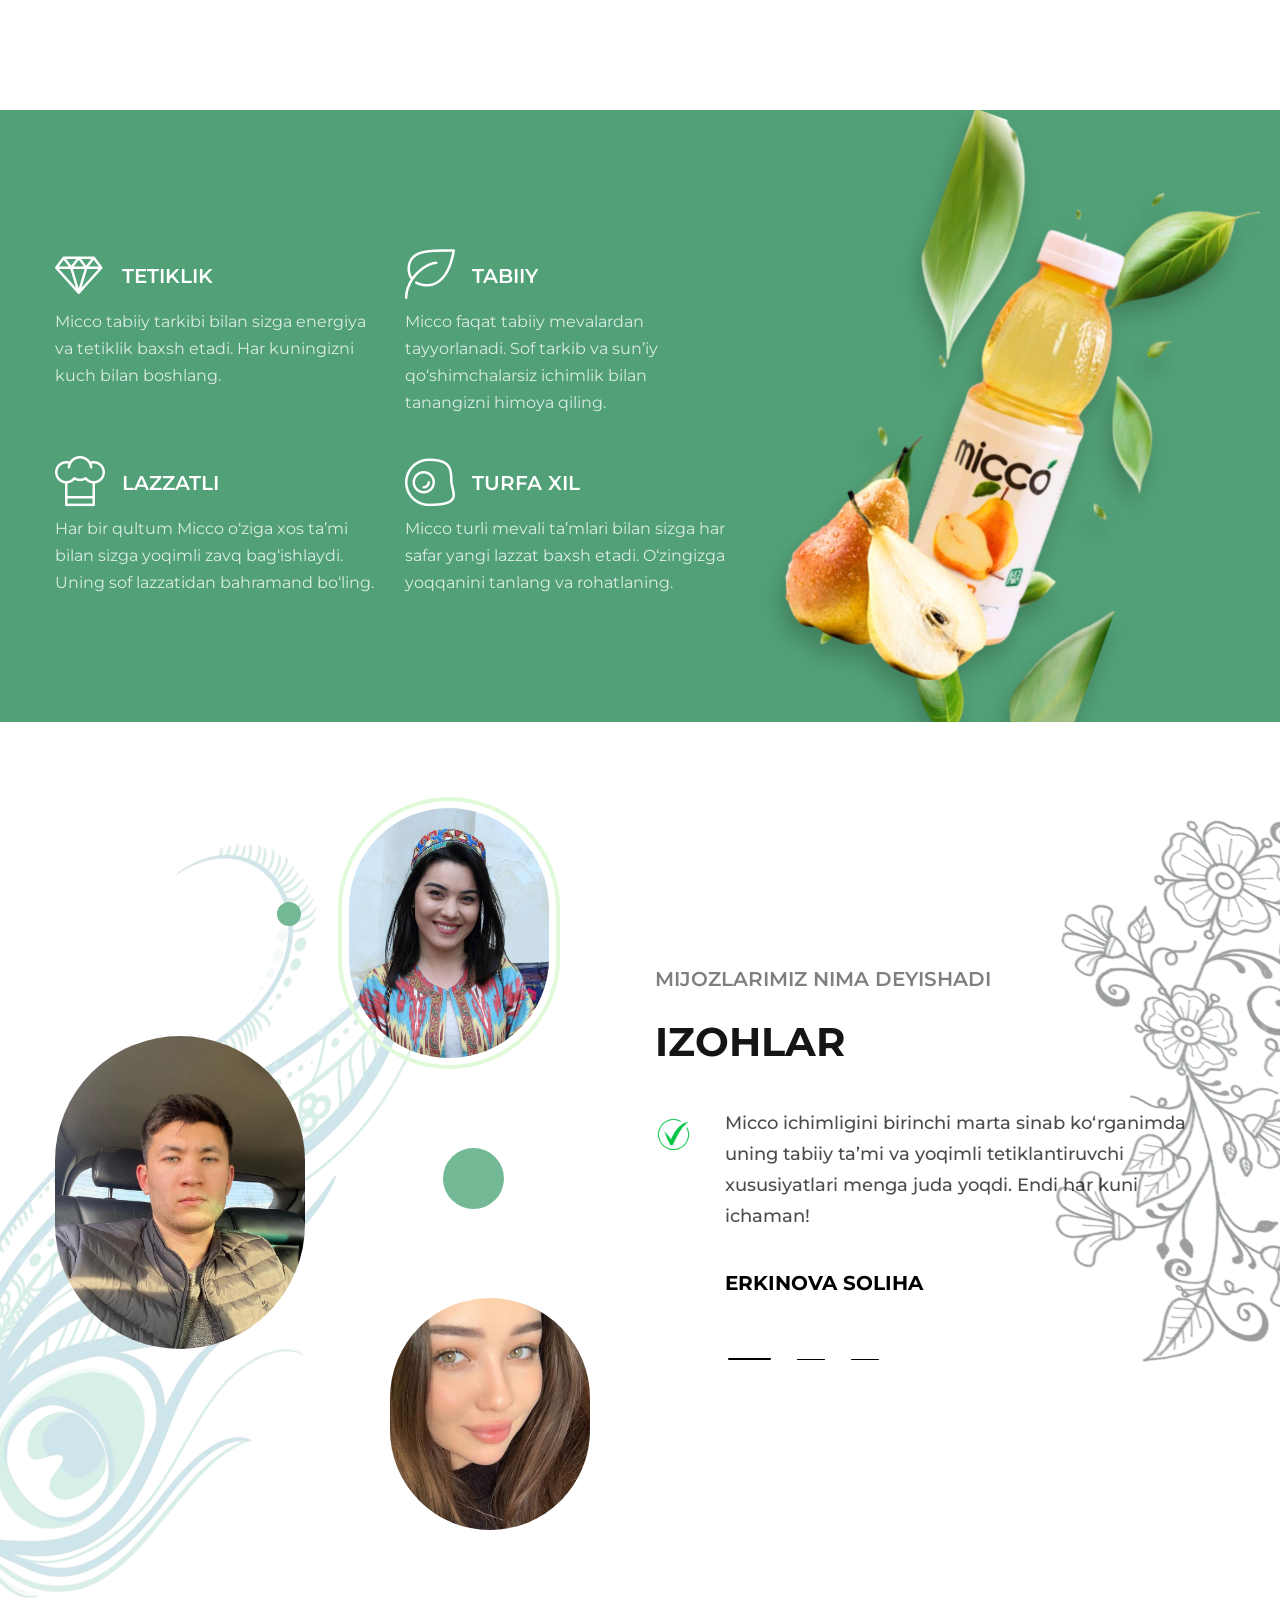
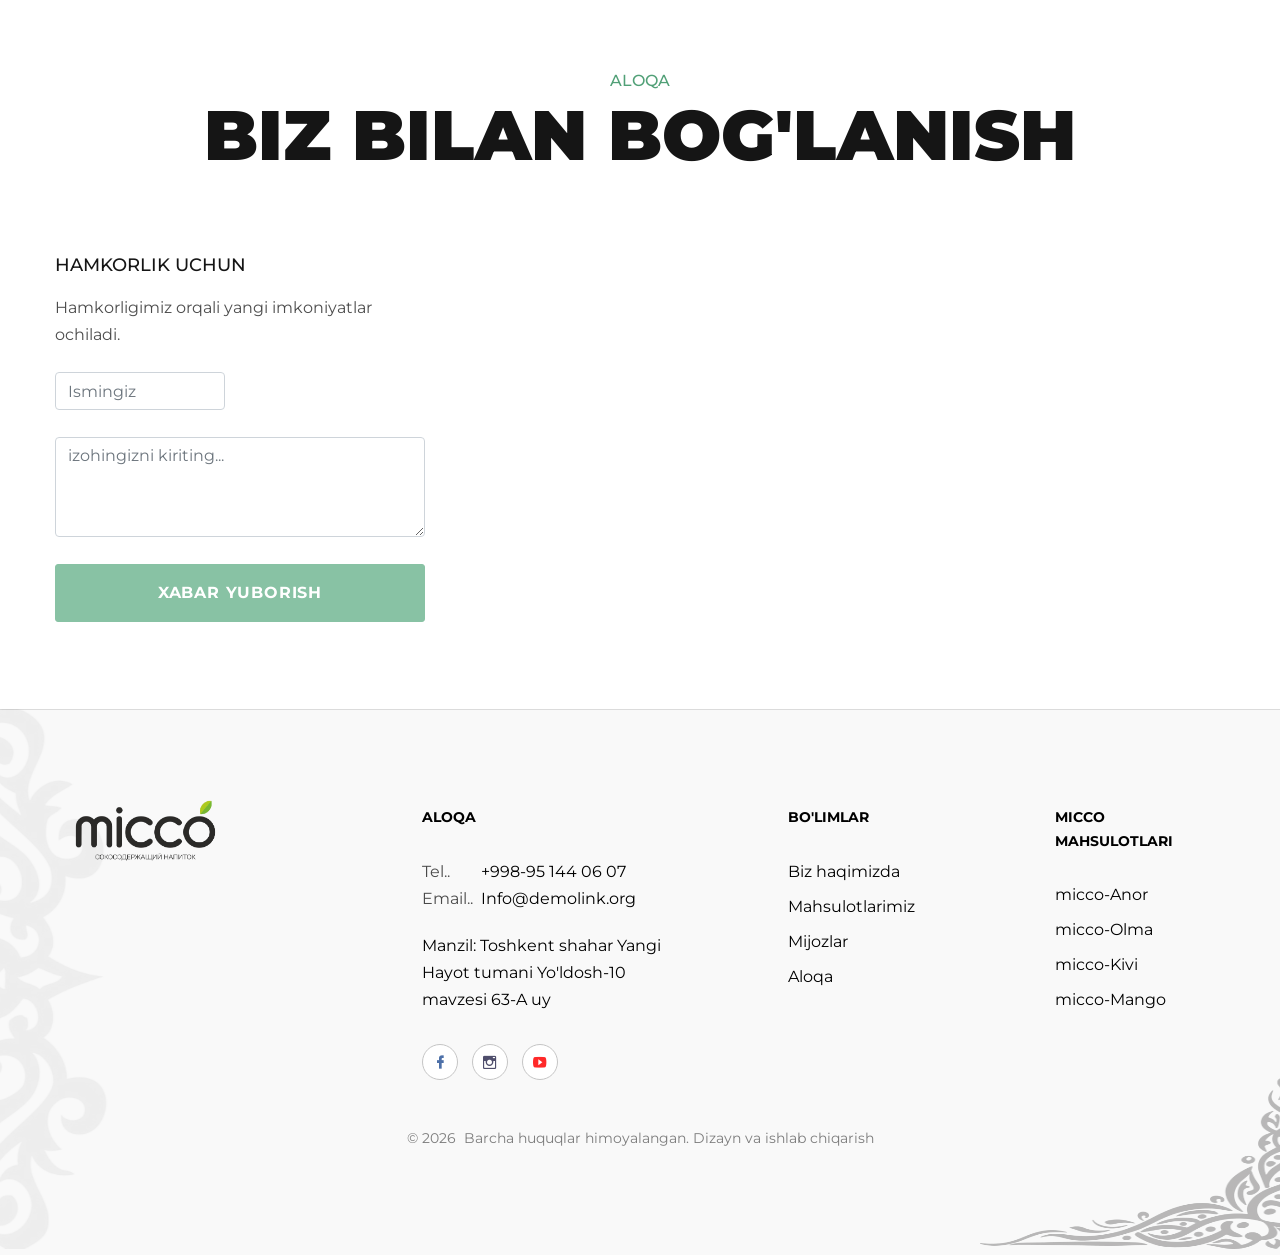
==== commit 2155296f: "Tamom" ====
--- a/index.html
+++ b/index.html
@@ -10,6 +10,7 @@
     <link rel="stylesheet" href="css/bootstrap.css">
     <link rel="stylesheet" href="css/fonts.css">
     <link rel="stylesheet" href="css/style.css">
+    <meta name="viewport" content="width=device-width, initial-scale=1.0">
     <style>.ie-panel{display: none;background: #212121;padding: 10px 0;box-shadow: 3px 3px 5px 0 rgba(0,0,0,.3);clear: both;text-align:center;position: relative;z-index: 1;} html.ie-10 .ie-panel, html.lt-ie-10 .ie-panel {display: block;}</style>
   </head>
   <body>
@@ -48,17 +49,17 @@
                   
 
                      <!-- Til tanlash menyusi -->
-                    <div class="language-switcher">
-                        <button class="lang-btn">
-                            <img src="images/uzb.png" alt="UZ" class="flag-icon"> O'zbek
-                        </button>
-                        <ul class="lang-dropdown">
-                            <li><a href="#" data-lang="uz"><img src="images/UZB.png" class="flag-icon"> O'zbek</a></li>
-                            <li><a href="#" data-lang="en"><img src="images/usa.png" class="flag-icon"> English</a></li>
-                            <li><a href="#" data-lang="ru"><img src="images/rus.png" class="flag-icon"> Русский</a></li>
-                            <li><a href="#" data-lang="kz"><img src="images/kzk.png" class="flag-icon"> Қазақша</a></li>
-                        </ul>
-                    </div>
+                      <div class="language-switcher">
+                          <button class="lang-btn">
+                              <img src="images/uzb.png" alt="UZ" class="flag-icon"> O'zbek
+                          </button>
+                          <ul class="lang-dropdown">
+                              <li><a href="#" data-lang="uz"><img src="images/UZB.png" class="flag-icon"> O'zbek</a></li>
+                              <li><a href="#" data-lang="en"><img src="images/usa.png" class="flag-icon"> English</a></li>
+                              <li><a href="#" data-lang="ru"><img src="images/rus.png" class="flag-icon"> Русский</a></li>
+                              <li><a href="#" data-lang="kz"><img src="images/kzk.png" class="flag-icon"> Қазақша</a></li>
+                          </ul>
+                      </div>
                   
 
                   </div>
@@ -208,7 +209,7 @@
         <div class="container">
           <div class="row row-50 flex-wrap-md-reverse flex-lg-wrap align-items-lg-center">
             <div class="col-xl-6 col-lg-6">
-              <div class="box-custom-2"><img src="images/anor.png" alt="" width="500" height="142"/>
+              <div class="box-custom-2"><img src="images/anor.png" alt="" width="700" height="42"/>
                 <div class="box-custom-2-smal">
                   <p id="home37" class="box-custom-2-name">Anor</p>
                   <p class="box-custom-2-position"></p>
@@ -299,7 +300,7 @@
         <section class="section novi-bg novi-bg-img section-md-2 bg-default">
           <div class="container">
             <img class="naqsh-6" src="images/naqsh-green-3-Photoroom.png" alt="">
-            <img class="naqsh-7" src="images/naqsh-10.png" alt="">
+            <img class="naqsh-7" src="images/naqsh-6-Photoroom.png" alt="">
             
             <div class="text-center">
               <h3 id="home52">Qanday ishlaymiz</h3>
--- a/css/style.css
+++ b/css/style.css
@@ -632,7 +632,7 @@
 
 .box-custom-2 img {
 	display: block;
-	max-width: 79.5%;
+	max-width: 89.5%;
 	margin-left: 0;
 	filter: drop-shadow(20px 20px 15px rgba(0, 0, 0, 0.15));
 }
@@ -757,11 +757,54 @@
 }
 
 .box-custom-3-img-wrap {
-	position: absolute;
-	margin-top: -20px;
-	margin-left: 0px;
-	transform: rotate(20deg);
-}
+    position: relative; /* Absolute emas, relative bo‘lishi kerak */
+    text-align: center; /* Ichidagi rasmni markazga olish */
+    margin-top: -20px; /* Katta ekranda joylashuvni saqlash */
+}
+
+.box-custom-3-img-wrap img {
+    width: 600px; /* Katta ekranda asl o‘lcham */
+    height: auto;
+    transform: rotate(20deg);
+}
+
+/* Kichik ekranlar va planshetlar uchun */
+@media screen and (max-width: 768px) {
+    .box-custom-3-img-wrap {
+        margin-top: 10px; /* Biroz pastga tushiramiz */
+        text-align: center; /* Rasmni markazga olish */
+    }
+
+    .box-custom-3-img-wrap img {
+        width: 80%; /* Ekranga mos o‘lcham */
+        max-width: 400px; /* Juda katta chiqmasligi uchun */
+        transform: rotate(10deg); /* Kamroq burish */
+    }
+}
+
+/* Telefon ekranlari (480px gacha) */
+@media screen and (max-width: 480px) {
+    .box-custom-3-img-wrap {
+        margin-top: 20px;
+    }
+
+    .box-custom-3-img-wrap img {
+        width: 90%;
+        max-width: 350px;
+        transform: rotate(5deg); /* Telefon ekranda deyarli to‘g‘ri chiqarish */
+    }
+}
+
+/* Eng kichik ekranlar (360px gacha) */
+@media screen and (max-width: 360px) {
+    .box-custom-3-img-wrap img {
+        width: 95%;
+        max-width: 320px;
+        transform: rotate(0deg); /* Eng kichik ekranda butunlay tekis chiqishi */
+    }
+}
+
+
 
 .box-custom-3-img-wrap img {
 	filter: drop-shadow(0 15px 10px rgba(0, 0, 0, 0.2));
@@ -6093,6 +6136,34 @@
     --rotate-value: -30deg; /* Animatsiyadan keyin saqlanadigan qiymat */
     --opacity-value: 50%; /* Asl opacity */
 }
+/* Telefon va kichik ekranlar uchun */
+@media screen and (max-width: 768px) {
+    .naqsh-2 {
+        top: -80px; /* Naqshni yuqoriroq ko‘tarish */
+        left: -60px; /* Juda chapga chiqib ketmasligi uchun */
+        width: 250px; /* Telefon ekrani uchun moslashtirilgan o‘lcham */
+        height: auto; /* Nisbatni saqlash */
+    }
+}
+
+/* Juda kichik telefonlar (480px gacha) */
+@media screen and (max-width: 480px) {
+    .naqsh-2 {
+        top: -100px; /* Eng yuqoriga chiqarish */
+        left: -40px; /* O‘rnini biroz markazga yaqinlashtirish */
+        width: 200px; /* Eng kichik ekranlar uchun hajm */
+    }
+}
+
+/* Eng kichik ekranlar (360px gacha) */
+@media screen and (max-width: 360px) {
+    .naqsh-2 {
+        top: -120px; /* Eng yuqoriga chiqarish */
+        left: -30px; /* Chapga moslash */
+        width: 180px; /* Hajmi minimal ekranda ham to‘g‘ri chiqishi uchun */
+    }
+}
+
 
 .naqsh-3 {
     z-index: 1;
@@ -6105,6 +6176,34 @@
     --rotate-value: 30deg; /* Animatsiyadan keyin saqlanadigan qiymat */
     --opacity-value: 40%; /* Asl opacity */
 }
+/* Telefon va kichik ekranlar (768px gacha) */
+@media screen and (max-width: 768px) {
+    .naqsh-3 {
+        margin-top: 450px; /* Biroz yuqoriga ko'tarish */
+        margin-left: -100px; /* Chapga siljish kamaytirildi */
+        width: 250px; /* Hajm kichraytirildi */
+        height: auto; /* Nisbatni saqlash */
+    }
+}
+
+/* Juda kichik telefonlar (480px gacha) */
+@media screen and (max-width: 480px) {
+    .naqsh-3 {
+        margin-top: 400px; /* Naqshni yana yuqoriga chiqarish */
+        margin-left: -80px; /* Juda chapga chiqmasligi uchun */
+        width: 200px; /* Hajmni moslashtirish */
+    }
+}
+
+/* Eng kichik ekranlar (360px gacha) */
+@media screen and (max-width: 360px) {
+    .naqsh-3 {
+        margin-top: 380px; /* Eng yuqoriga chiqarish */
+        margin-left: -60px; /* Markazga yaqinlashtirish */
+        width: 180px; /* Hajmini moslashtirish */
+    }
+}
+
 
 .naqsh-5 {
 	z-index: 1;
@@ -6132,20 +6231,78 @@
 	--rotate-value: 0deg; /* Animatsiyadan keyin saqlanadigan qiymat */
     --opacity-value: 30%; /* Asl opacity */
 }
+/* Katta planshet va kichik ekranlar (768px gacha) */
+@media screen and (max-width: 768px) {
+    .naqsh-6 {
+        width: 600px;  /* Kichraytirish */
+        height: 500px; /* Proportsiyani saqlash */
+        margin-left: -50px; /* Juda chapga chiqmasligi uchun */
+        opacity: 25%; /* Yaxshiroq ko‘rinishi uchun */
+    }
+}
+
+/* Telefon ekranlari (480px gacha) */
+@media screen and (max-width: 480px) {
+    .naqsh-6 {
+        width: 450px;  /* Katta naqshdan qochish */
+        height: 400px;
+        margin-left: -30px; /* Joylashuvni markazga yaqinlashtirish */
+        opacity: 20%; /* Nozik ko‘rinishi uchun */
+    }
+}
+
+/* Eng kichik ekranlar (360px gacha) */
+@media screen and (max-width: 360px) {
+    .naqsh-6 {
+        width: 350px;  /* Eng kichik versiya uchun */
+        height: 300px;
+        margin-left: -20px;
+        opacity: 15%; /* Minimal ekranda yanada yengilroq ko‘rinishi uchun */
+    }
+}
+
 
 .naqsh-7 {
 	z-index: 0;
 	position: absolute;
-	margin-top: 750px;
-	margin-left: 1000px;
-	width: 300px;
-	height: 120px;
+	margin-top: 550px;
+	margin-left: 700px;
+	width: 400px;
+	height: 250px;
 	overflow: hidden;
 	opacity: 50%;
-	transform: rotate(-35deg);
-	--rotate-value: -35deg; /* Animatsiyadan keyin saqlanadigan qiymat */
+	transform: rotate(0deg);
+	--rotate-value: 0deg; /* Animatsiyadan keyin saqlanadigan qiymat */
     --opacity-value: 50%; /* Asl opacity */
 }
+/* Kichik telefonlar (portret) */
+@media only screen and (max-width: 480px) {
+    .naqsh-7 {
+        display: none;
+    }
+}
+
+/* Telefonlar va kichik planshetlar (landshaft va portret) */
+@media only screen and (max-width: 768px) {
+    .naqsh-7 {
+        display: none;
+    }
+}
+
+/* Katta planshetlar va kichik laptoplar */
+@media only screen and (max-width: 1024px) {
+    .naqsh-7 {
+        display: none;
+    }
+}
+
+/* O‘rtacha o‘lchamdagi laptoplar */
+@media only screen and (max-width: 1280px) {
+    .naqsh-7 {
+        display: none;
+    }
+}
+
 
 .naqsh-8 {
 	z-index: 0;
@@ -6177,9 +6334,9 @@
 .naqsh-10 {
 	z-index: 0;
 	position: absolute;
-	margin-left: 740px;
+	margin-left: 940px;
 	margin-top: 230px;
-	width: 540px;
+	width: 340px;
 	height: 220px;
 	overflow: hidden;
 	opacity: 30%;
@@ -6189,13 +6346,36 @@
 .naqsh-11 {
 	z-index: 0;
 	position: absolute;
-	margin-left: 250px;
+	margin-left: 350px;
 	margin-top: -95px;
-	width: 400px;
+	width: 300px;
 	height: 200px;
 	overflow: hidden;
 	opacity: 40%;
 	transform: scaleX(-1);
+}
+/* Planshetlar (768px – 1024px gacha) */
+@media only screen and (min-width: 768px) and (max-width: 1024px) {
+	.naqsh-11 {
+		margin-left: -200px;
+		margin-top: 100px;
+		width: 220px;
+		height: 140px;
+		left: 50%;
+		transform: translateX(-50%) rotateX(180deg);
+	}
+}
+
+/* Telefonlar (max-width: 767px) */
+@media only screen and (max-width: 767px) {
+	.naqsh-11 {
+		margin-left: 115px;
+		margin-top: -500px;
+		width: 150px;
+		height: 100px;
+		left: 50%;
+		transform: scaleX(-1);
+	}
 }
 
 .naqsh-12 {
@@ -6203,23 +6383,77 @@
 	position: absolute;
 	margin-left: -700px;
 	margin-top: 600px;
-	width: 400px;
+	width: 300px;
 	height: 200px;
 	overflow: hidden;
-	opacity: 50%;
-	transform: rotate(-180deg);
+	opacity: 0.5;
 	transform: rotateX(180deg);
 }
 
+/* Planshetlar (768px – 1024px gacha) */
+@media only screen and (min-width: 768px) and (max-width: 1024px) {
+	.naqsh-12 {
+		margin-left: -200px;
+		margin-top: 100px;
+		width: 220px;
+		height: 140px;
+		left: 50%;
+		transform: translateX(-50%) rotateX(180deg);
+	}
+}
+
+/* Telefonlar (max-width: 767px) */
+@media only screen and (max-width: 767px) {
+	.naqsh-12 {
+		margin-left: -200px;
+		margin-top: -100px;
+		width: 150px;
+		height: 100px;
+		left: 50%;
+		transform: translateX(-50%) rotateX(180deg);
+	}
+}
+
+
+
+
 .naqsh-13 {
-	z-index: 99;
-	position: absolute;
-	margin-top: 110px;
-	margin-left: 0px;
-	width: 1140px;
-	height: 450px;
-	opacity: 90%;
-}
+    z-index: 99;
+    position: absolute;
+    margin-top: 110px;
+    margin-left: 0px;
+    width: 1140px; /* Default PC versiyasi */
+    height: 450px;
+    opacity: 90%;
+}
+
+/* Mobil qurilmalar uchun media query */
+@media screen and (max-width: 1024px) {
+    .naqsh-13 {
+        width: 90%; /* Kichik ekranlarda rasm o'lchamini moslashtirish */
+        height: auto; /* Nisbatni saqlash */
+        margin-top: 50px; /* Yuqoridan masofa kamaytirildi */
+        left: 50%; /* Markazga joylash */
+        transform: translateX(-50%);
+    }
+}
+
+@media screen and (max-width: 768px) {
+    .naqsh-13 {
+        width: 95%; /* Yanada kichik ekranda o'lchamini moslashtirish */
+        height: auto;
+        margin-top: 30px;
+    }
+}
+
+@media screen and (max-width: 480px) {
+    .naqsh-13 {
+        width: 100%; /* Eng kichik ekranda to'liq sig'ishi uchun */
+        height: auto;
+        margin-top: 20px;
+    }
+}
+
 
 .naqsh-14 {
 	z-index: -1;
@@ -6233,6 +6467,35 @@
 	--rotate-value: 0deg; /* Animatsiyadan keyin saqlanadigan qiymat */
     --opacity-value: 20%; /* Asl opacity */
 }
+/* Kichik telefonlar (portret) */
+@media only screen and (max-width: 480px) {
+    .naqsh-14 {
+        display: none;
+    }
+}
+
+/* Telefonlar va kichik planshetlar (landshaft va portret) */
+@media only screen and (max-width: 768px) {
+    .naqsh-14 {
+        display: none;
+    }
+}
+
+/* Katta planshetlar va kichik laptoplar */
+@media only screen and (max-width: 1024px) {
+    .naqsh-14 {
+        display: none;
+    }
+}
+
+/* O‘rtacha o‘lchamdagi laptoplar */
+@media only screen and (max-width: 1280px) {
+    .naqsh-14 {
+        display: none;
+    }
+}
+
+
 
 .naqsh-15 {
 	z-index: 0;
@@ -6246,6 +6509,34 @@
 	--rotate-value: 180deg; /* Animatsiyadan keyin saqlanadigan qiymat */
     --opacity-value: 50%; /* Asl opacity */
 }
+/* Kichik telefonlar (portret) */
+@media only screen and (max-width: 480px) {
+    .naqsh-15 {
+        display: none;
+    }
+}
+
+/* Telefonlar va kichik planshetlar (landshaft va portret) */
+@media only screen and (max-width: 768px) {
+    .naqsh-15 {
+        display: none;
+    }
+}
+
+/* Katta planshetlar va kichik laptoplar */
+@media only screen and (max-width: 1024px) {
+    .naqsh-15 {
+        display: none;
+    }
+}
+
+/* O‘rtacha o‘lchamdagi laptoplar */
+@media only screen and (max-width: 1280px) {
+    .naqsh-15 {
+        display: none;
+    }
+}
+
 
 .naqsh-16 {
 	z-index: 0;
@@ -6305,10 +6596,11 @@
 
 /* Til tanlash tugmasi asosiy joylashuvi */
 .language-switcher {
-    position: fixed;
-    top: 25px;
-    right: 150px;
+    position: relative;
+    top: 0px;
+    right: -240px;
     z-index: 1000;
+	display: block;
 }
 
 /* Tugma styling */
@@ -6404,7 +6696,7 @@
 @media (max-width: 768px) {
     .language-switcher {
         top: 15px;
-        right: 20px; /* Mobil versiyada tugmani ekranga yaqinroq joylashtiramiz */
+        right: 0px; /* Mobil versiyada tugmani ekranga yaqinroq joylashtiramiz */
     }
 }
 
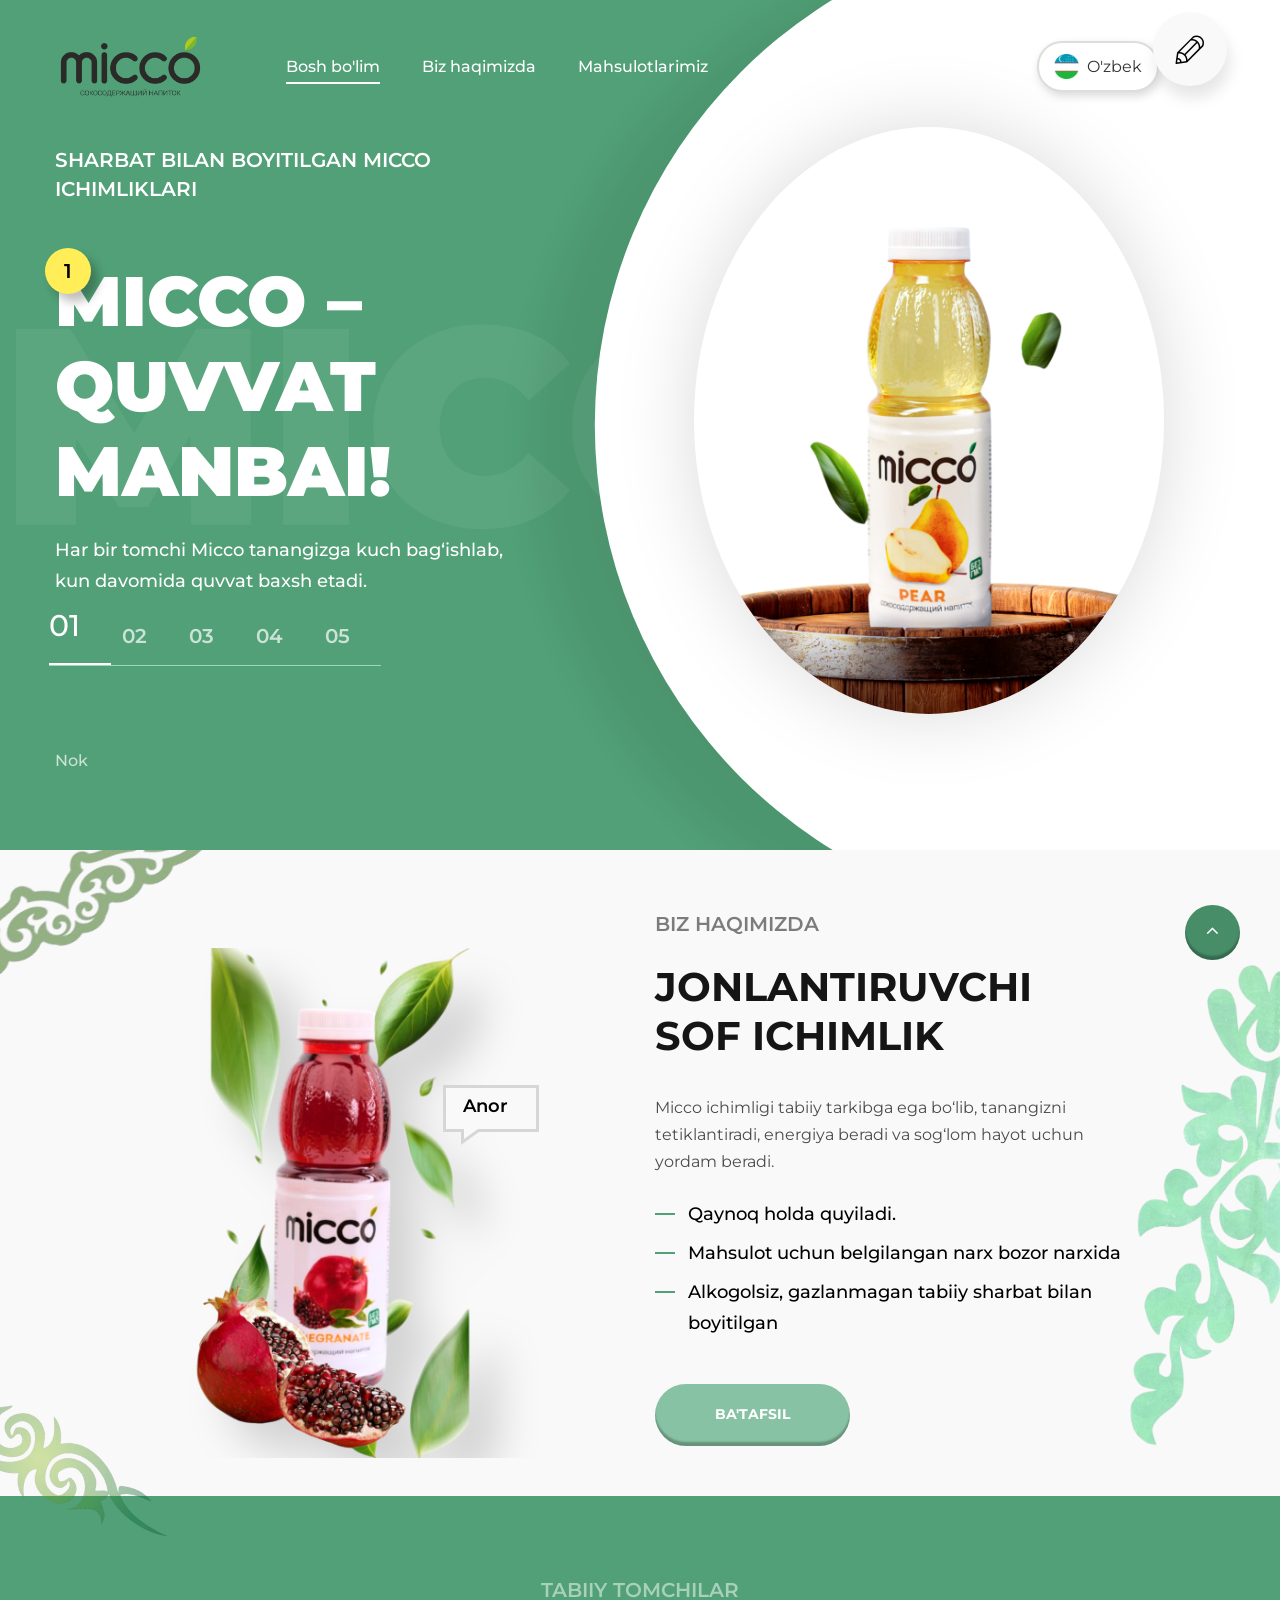
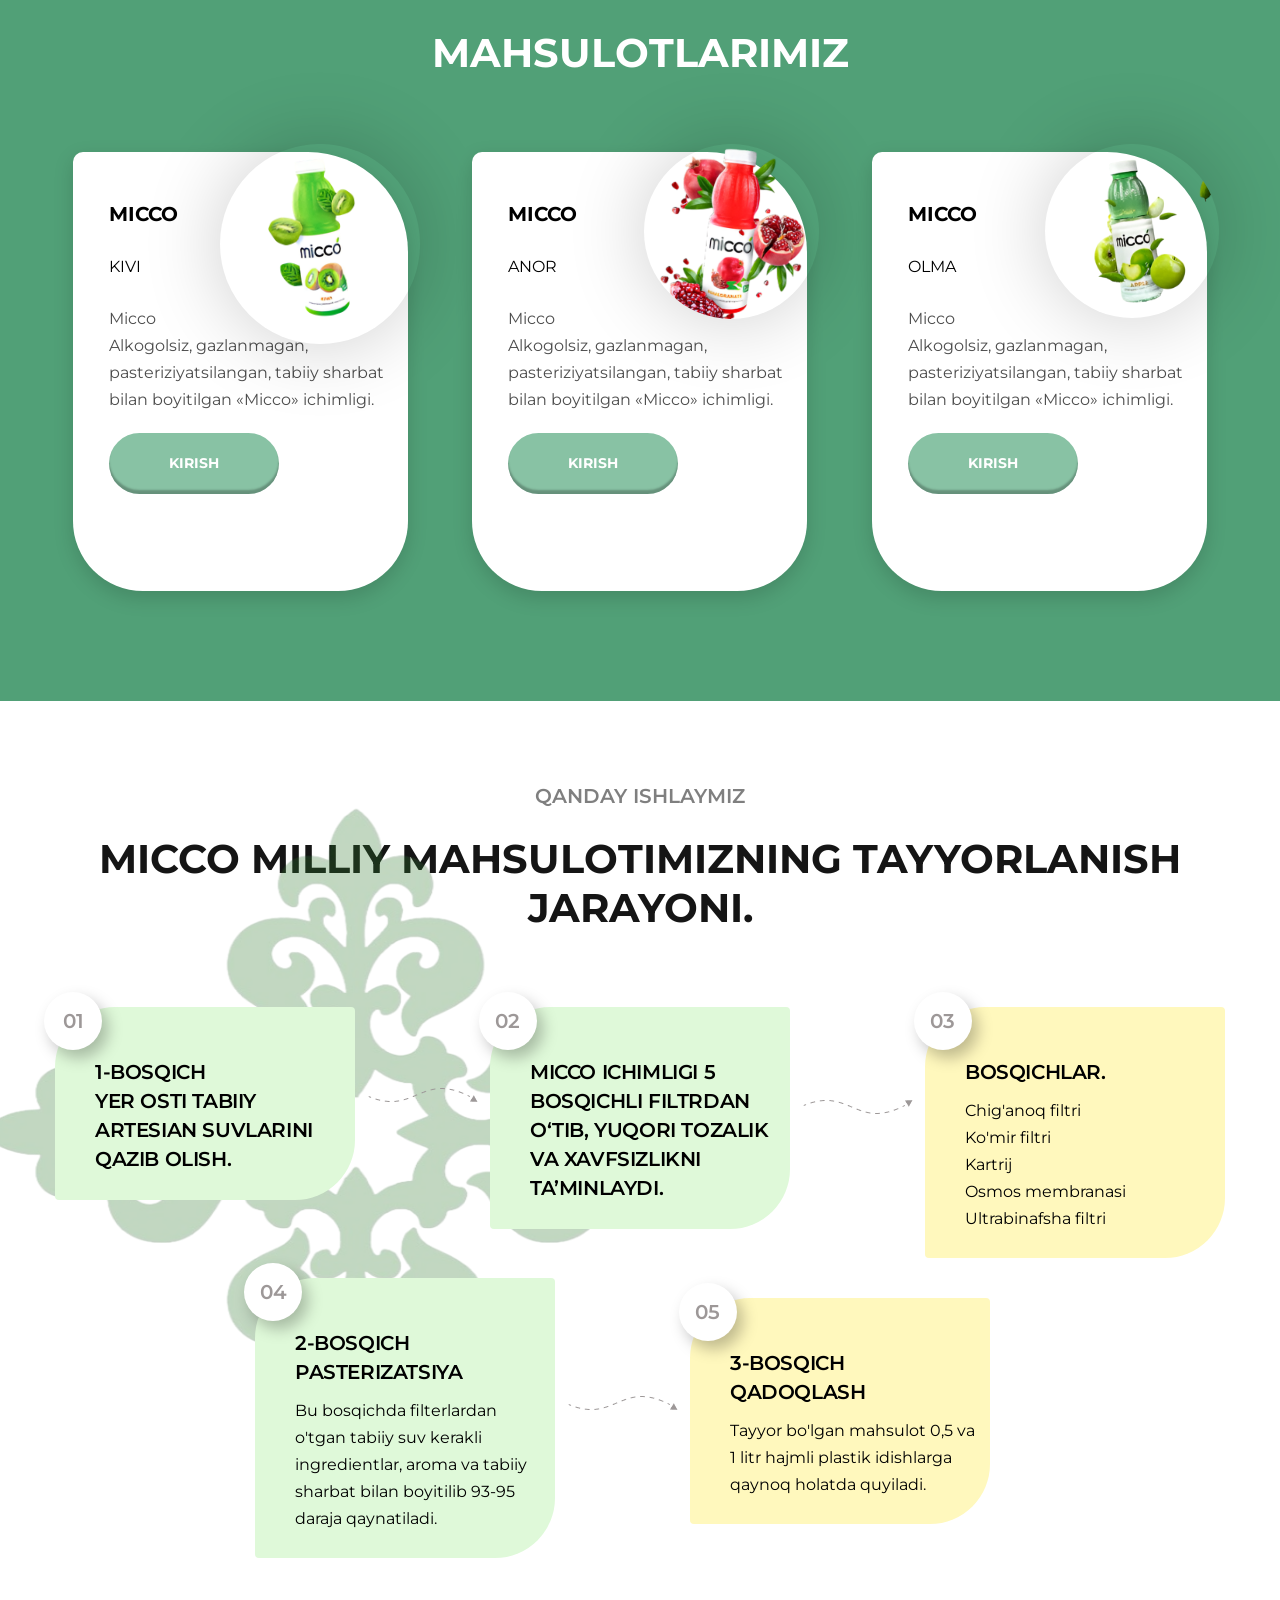
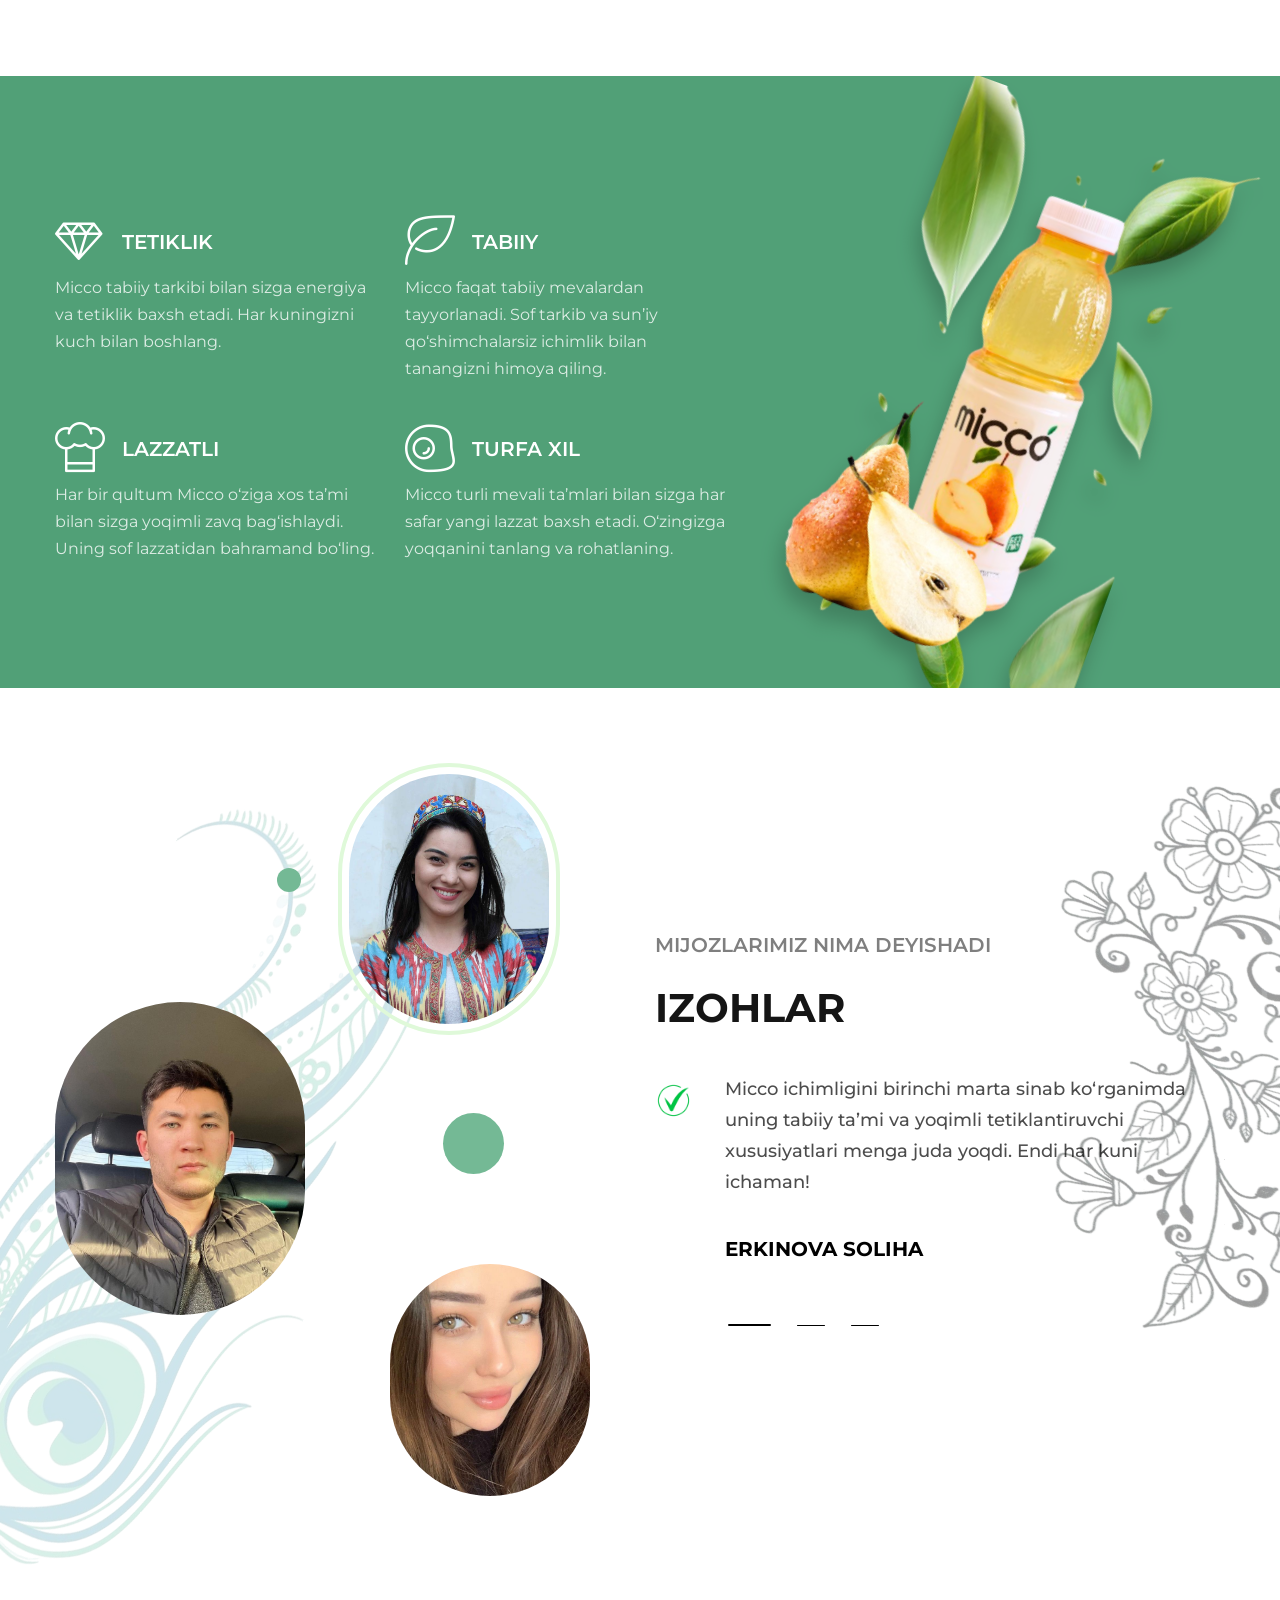
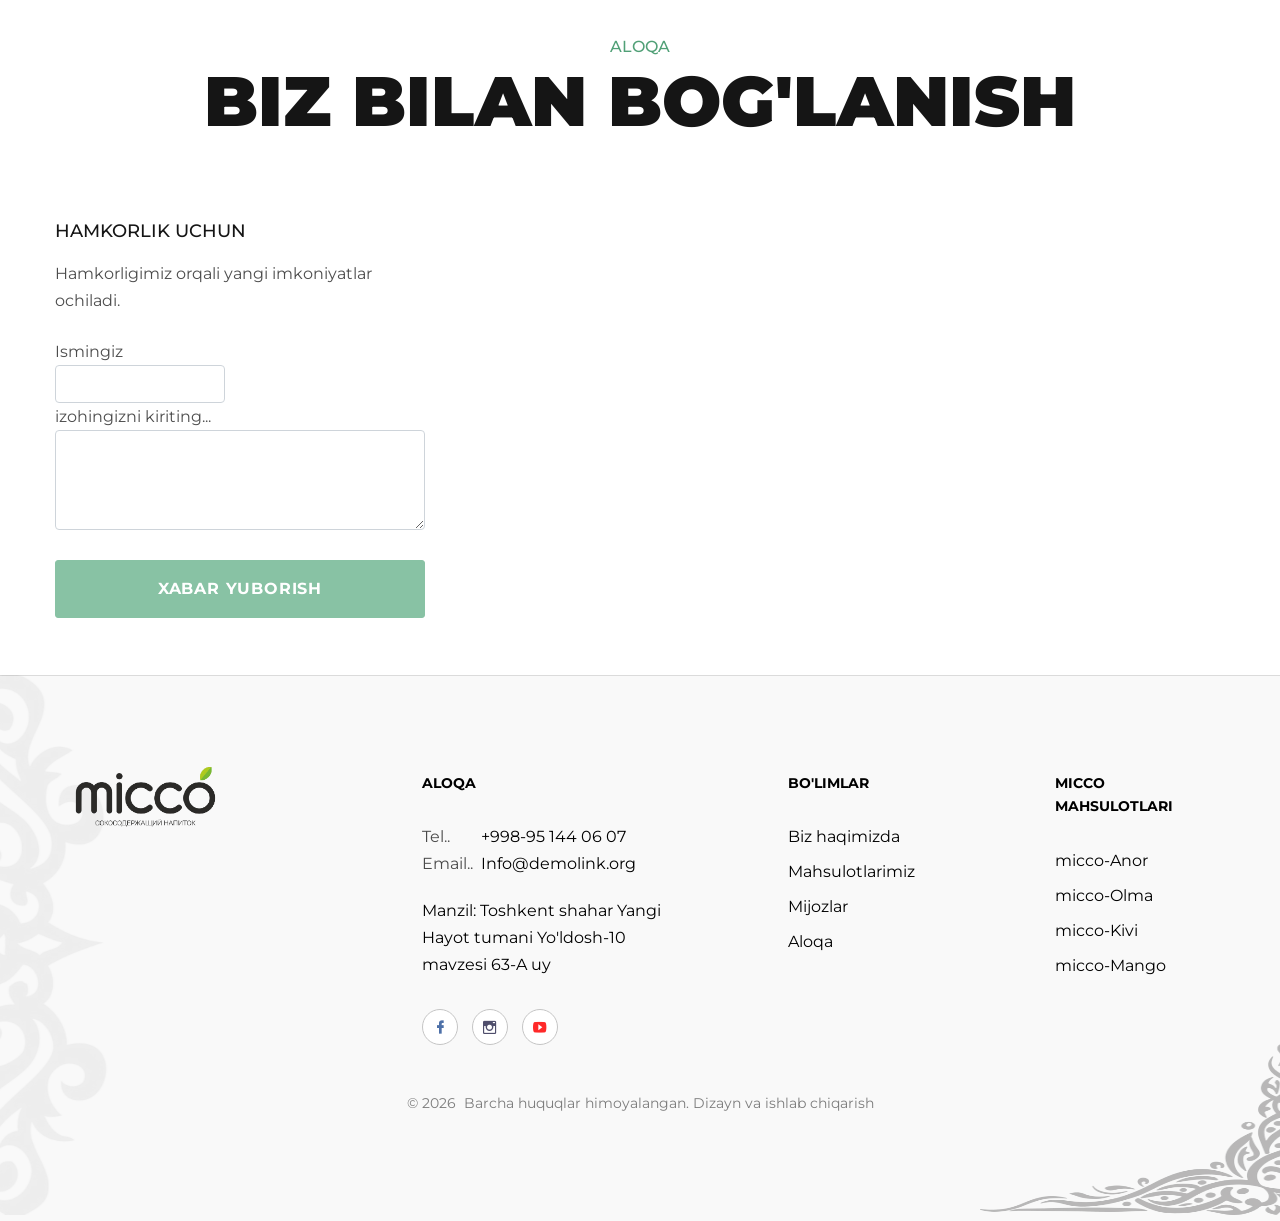
==== commit d3e37a88: "Tamom" ====
--- a/index.html
+++ b/index.html
@@ -72,20 +72,6 @@
                 <!--RD Mailform-->
                 <form class="rd-form rd-mailform" data-form-output="form-output-global" data-form-type="contact" method="post" action="bat/rd-mailform.php">
                   <div class="row row-22">
-                    <div class="col-12">
-                      <div class="form-wrap">
-                        <!-- Select 2-->
-                        <select class="form-input select" data-placeholder="Ichimlik ta'mini tanlang" data-constraints="@Required">
-                          <option label="Choose a food package"></option>
-                          <option id="home6" value="1">Olma</option>
-                          <option id="home7" value="2">Banan</option>
-                          <option id="home8" value="3">Anor</option>
-                          <option id="home9" value="4">Kivi</option>
-                          <option id="home10" value="5">Mango</option>
-                          <option id="home11" value="6">Nok</option>
-                        </select>
-                      </div>
-                    </div>
                     <img class="naqsh-4" src="images/naqsh-green-7-Photoroom.png" alt="">
                     <div class="col-12">
                       <div class="form-wrap">
@@ -128,7 +114,7 @@
                       <p id="home19" class="big" data-swiper-anime='{"animation":"swiperContentRide","duration":1100,"delay":1100}'>Har bir tomchi Micco tanangizga kuch bag‘ishlab, kun davomida quvvat baxsh etadi.</p>
                       <p id="home20" class="postitle" data-swiper-anime='{"animation":"swiperContentRide","duration":1200,"delay":1200}'>Nok</p>
                     </div>
-                    <div class="box-round-wrap"><img src="images/micco-nok.png" alt="" width="470" height="335" data-swiper-anime='{"animation":"swiperContentFade","duration":1000,"delay":1000}'/>
+                    <div class="box-round-wrap"><img src="images/04-Photoroom.png" alt="" width="470" height="335" data-swiper-anime='{"animation":"swiperContentFade","duration":1000,"delay":1000}'/>
                     </div>
                   </div>
                 </div>
@@ -144,7 +130,7 @@
                       <p id="home23" class="big" data-swiper-anime='{"animation":"swiperContentRide","duration":1100,"delay":1100}'>Har bir qultum Micco tanangizga energiya bag‘ishlab, kun davomida quvvat beradi.</p>
                       <p id="home24" class="postitle" data-swiper-anime='{"animation":"swiperContentRide","duration":1200,"delay":1200}'>Anor</p>
                     </div>
-                    <div class="box-round-wrap"><img src="images/micoo-anor.png" alt="" width="470" height="335" data-swiper-anime='{"animation":"swiperContentFade","duration":1000,"delay":1000}'/>
+                    <div class="box-round-wrap"><img src="images/03-Photoroom.png" alt="" width="470" height="335" data-swiper-anime='{"animation":"swiperContentFade","duration":1000,"delay":1000}'/>
                     </div>
                   </div>
                 </div>
@@ -160,7 +146,7 @@
                       <p id="home27" class="big" data-swiper-anime='{"animation":"swiperContentRide","duration":1100,"delay":1100}'>Sovuq Micco iching va uning ajoyib ta’mi bilan rohatlaning va tetiklaning.</p>
                       <p id="home28" class="postitle" data-swiper-anime='{"animation":"swiperContentRide","duration":1200,"delay":1200}'>Kivi</p>
                     </div>
-                    <div class="box-round-wrap"><img src="images/micco-kivi.png" alt="" width="470" height="335" data-swiper-anime='{"animation":"swiperContentFade","duration":1000,"delay":1000}'/>
+                    <div class="box-round-wrap"><img src="images/01-Photoroom.png" alt="" width="470" height="335" data-swiper-anime='{"animation":"swiperContentFade","duration":1000,"delay":1000}'/>
                     </div>
                   </div>
                 </div>
@@ -176,7 +162,7 @@
                       <p id="home31" class="big" data-swiper-anime='{"animation":"swiperContentRide","duration":1100,"delay":1100}'>tetiklashtiruvchi</p>
                       <p id="home32" class="postitle" data-swiper-anime='{"animation":"swiperContentRide","duration":1200,"delay":1200}'>Mango</p>
                     </div>
-                    <div class="box-round-wrap"><img src="images/micco-mango.png" alt="" width="470" height="335" data-swiper-anime='{"animation":"swiperContentFade","duration":1000,"delay":1000}'/>
+                    <div class="box-round-wrap"><img src="images/02-Photoroom.png" alt="" width="470" height="335" data-swiper-anime='{"animation":"swiperContentFade","duration":1000,"delay":1000}'/>
                     </div>
                   </div>
                 </div>
@@ -193,7 +179,7 @@
                       <p id="home35" class="big" data-swiper-anime='{"animation":"swiperContentRide","duration":1100,"delay":1100}'>Micco ichimligi organizmni suv bilan to‘yintiradi va salomatligingizni qo‘llab-quvvatlaydi.</p>
                       <p id="home36" class="postitle" data-swiper-anime='{"animation":"swiperContentRide","duration":1200,"delay":1200}'>Banan</p>
                     </div>
-                    <div class="box-round-wrap"><img src="images/micco-banan.png" alt="" width="470" height="335" data-swiper-anime='{"animation":"swiperContentFade","duration":1000,"delay":1000}'/>
+                    <div class="box-round-wrap"><img src="images/06-Photoroom.png" alt="" width="470" height="335" data-swiper-anime='{"animation":"swiperContentFade","duration":1000,"delay":1000}'/>
                     </div>
                   </div>
                 </div>
@@ -225,7 +211,7 @@
                   <li id="home41">Qaynoq holda quyiladi.</li>
                   <li id="home42">Mahsulot uchun belgilangan narx bozor narxida</li> 
                   <li id="home43">Alkogolsiz, gazlanmagan tabiiy sharbat bilan boyitilgan</li>
-                </ul><a class="button button-primary" href="about.html">Ba'tafsil</a>
+                </ul><a id="adash1" class="button button-primary" href="about.html">Ba'tafsil</a>
               </div>
             </div>
             <img class="naqsh-1" src="images/naqsh-green-7-Photoroom.png" alt="">
@@ -271,7 +257,7 @@
                   <div id="home48" class="product-price-footer">Anor</div>
                 </div>
                 <p id="home49" class="product-text">Micco<br>Alkogolsiz, gazlanmagan, pasteriziyatsilangan, tabiiy sharbat bilan boyitilgan «Micco» ichimligi.</p>
-                <a class="button button-primary" href="micco-anor.html">Kirish</a>
+                <a id="adash2" class="button button-primary" href="micco-anor.html">Kirish</a>
                 <div><a class="link-border" href="#"></a></div>
               </div>
             </div>
@@ -286,7 +272,8 @@
                   </div>
                   <div id="home50" class="product-price-footer">Olma</div>
                 </div>
-                <p id="home51" class="product-text">Micco<br>Alkogolsiz, gazlanmagan, pasteriziyatsilangan, tabiiy sharbat bilan boyitilgan «Micco» ichimligi.</p><a class="button button-primary" href="micco-olma.html">Kirish</a>
+                <p id="home51" class="product-text">Micco<br>Alkogolsiz, gazlanmagan, pasteriziyatsilangan, tabiiy sharbat bilan boyitilgan «Micco» ichimligi.</p>
+                <a id="adash3" class="button button-primary" href="micco-olma.html">Kirish</a>
                 <div><a class="link-border" href="micco-olma.html"></a></div>
               </div>
             </div>
@@ -478,8 +465,8 @@
           <div class="row g-3">
             <div class="col-md-6">
               <div class="form-floating">
-                <input type="text" class="form-control" id="name" placeholder="Ismingiz">
-                <label for="name"></label>
+                <label id="adash4" for="name">Ismingiz</label>
+                <input type="text" class="form-control" id="name" placeholder="">
               </div>
             </div>
             <!-- <div class="col-md-6">
@@ -490,12 +477,12 @@
             </div> -->
             <div class="col-12">
               <div class="form-floating">
-                <textarea class="form-control" placeholder="izohingizni kiriting..." id="message" style="height: 100px"></textarea>
-                <label for="message"></label>
+                <label id="adash5" for="message">izohingizni kiriting...</label>
+                <textarea class="form-control" placeholder="" id="message" style="height: 100px"></textarea>
               </div>
             </div>
             <div class="col-12">
-              <button id="home81" class="btn btn-primary w-100 py-3" type="submit">XABAR YUBORISH</button>
+              <button style="margin-top: 30px;" id="home81" class="btn btn-primary w-100 py-3" type="submit">XABAR YUBORISH</button>
             </div>
           </div>
         </form>
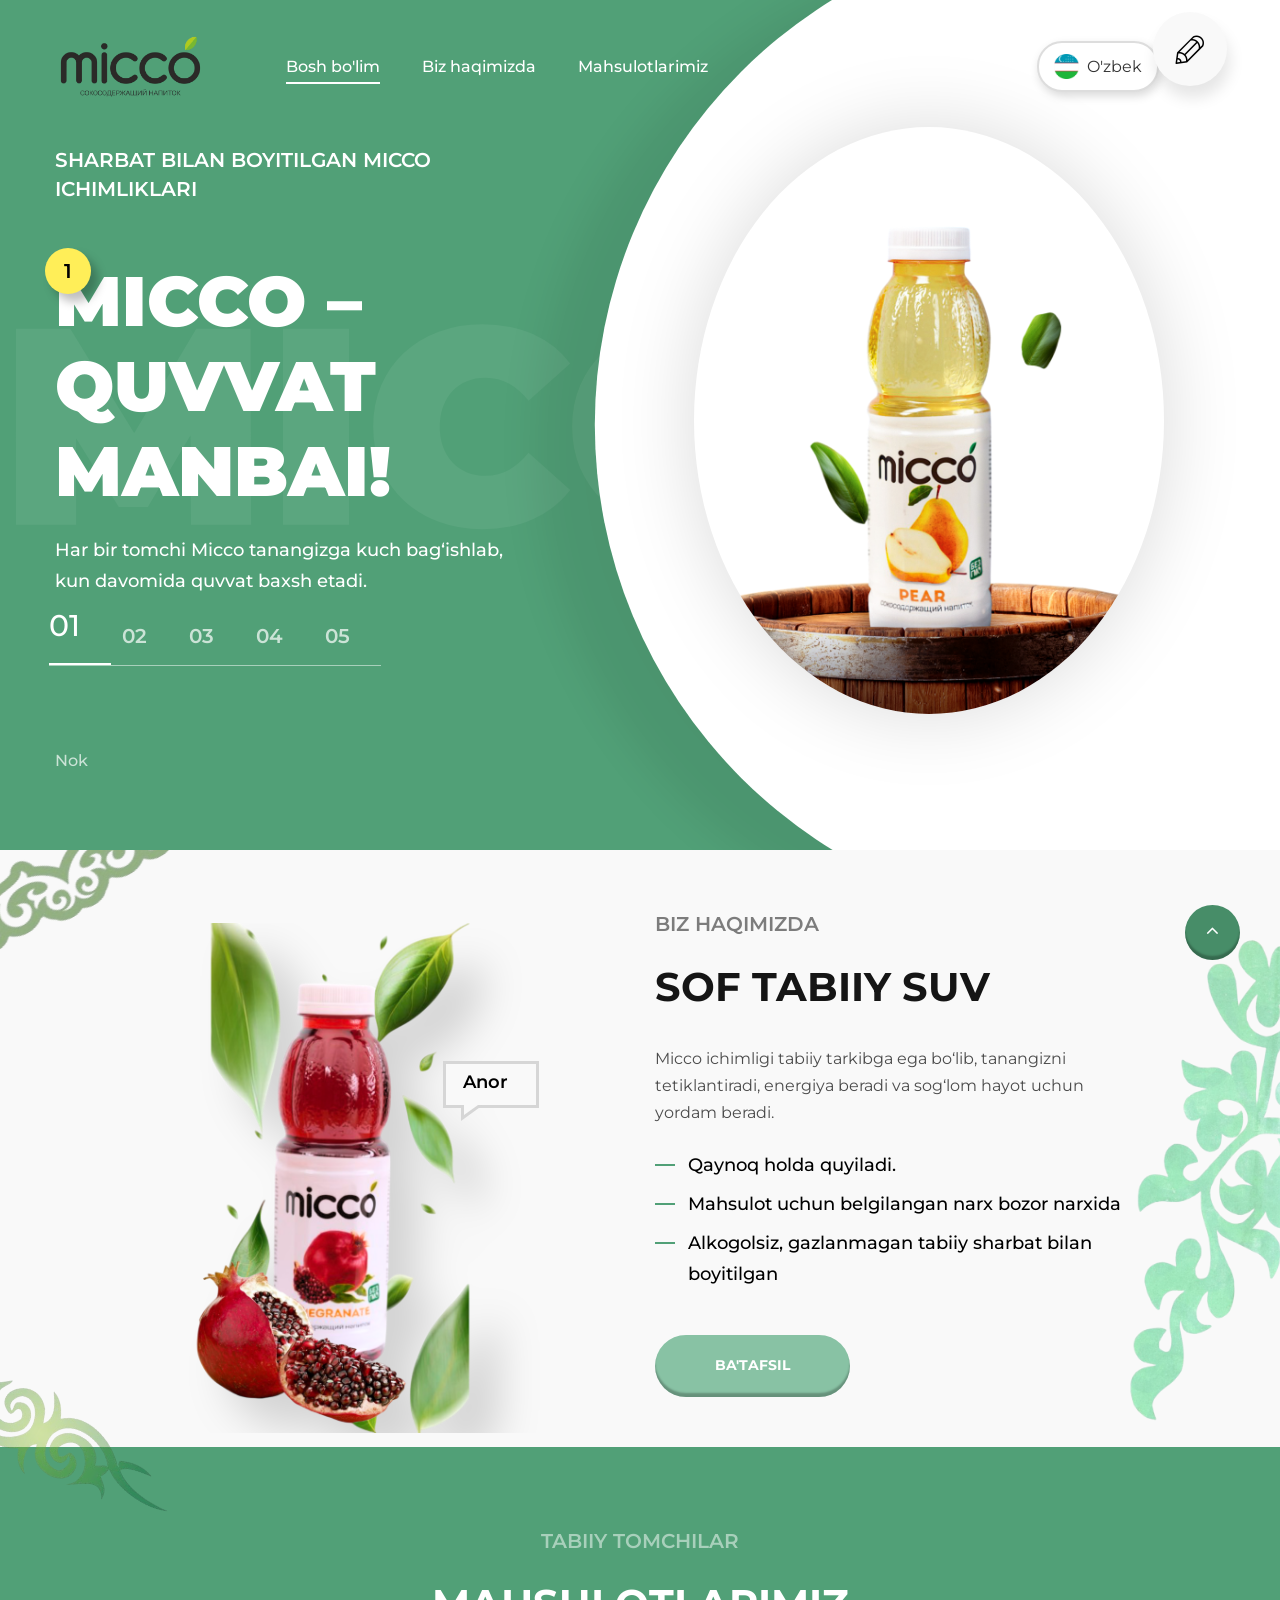
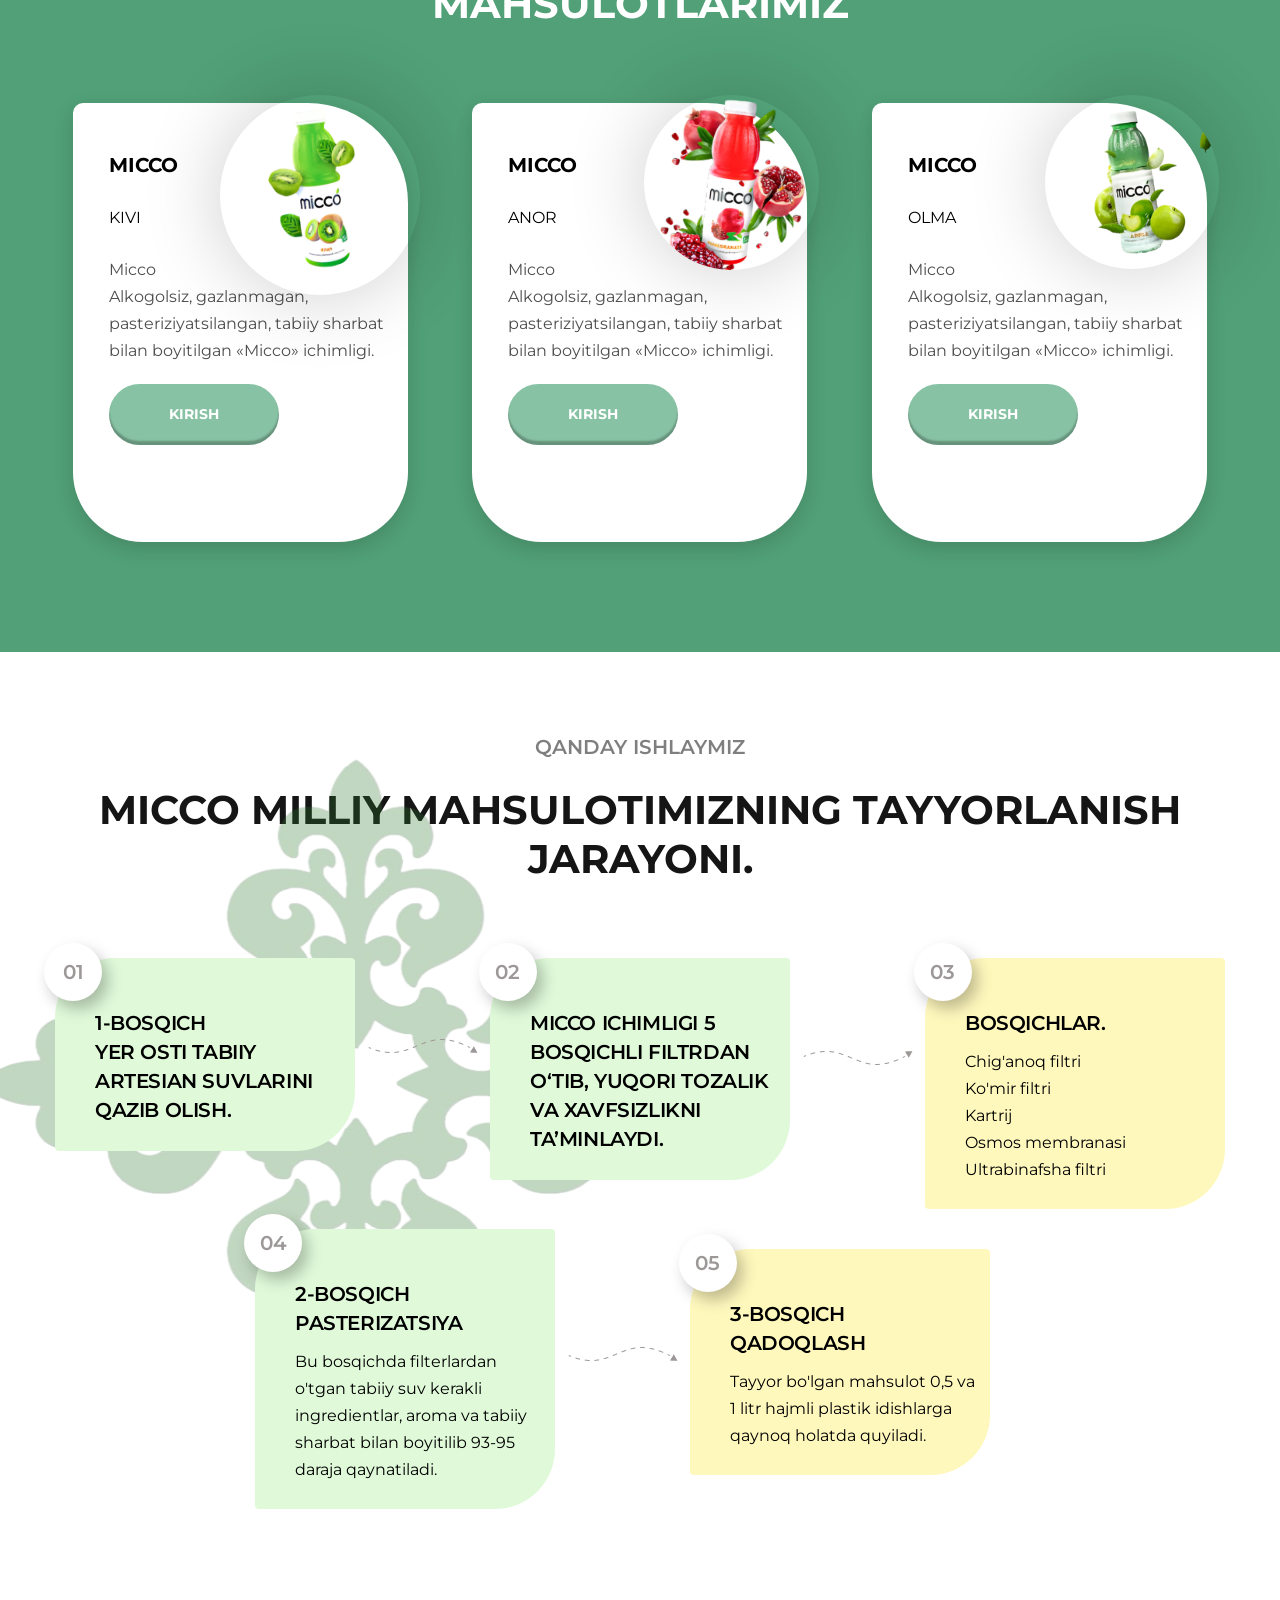
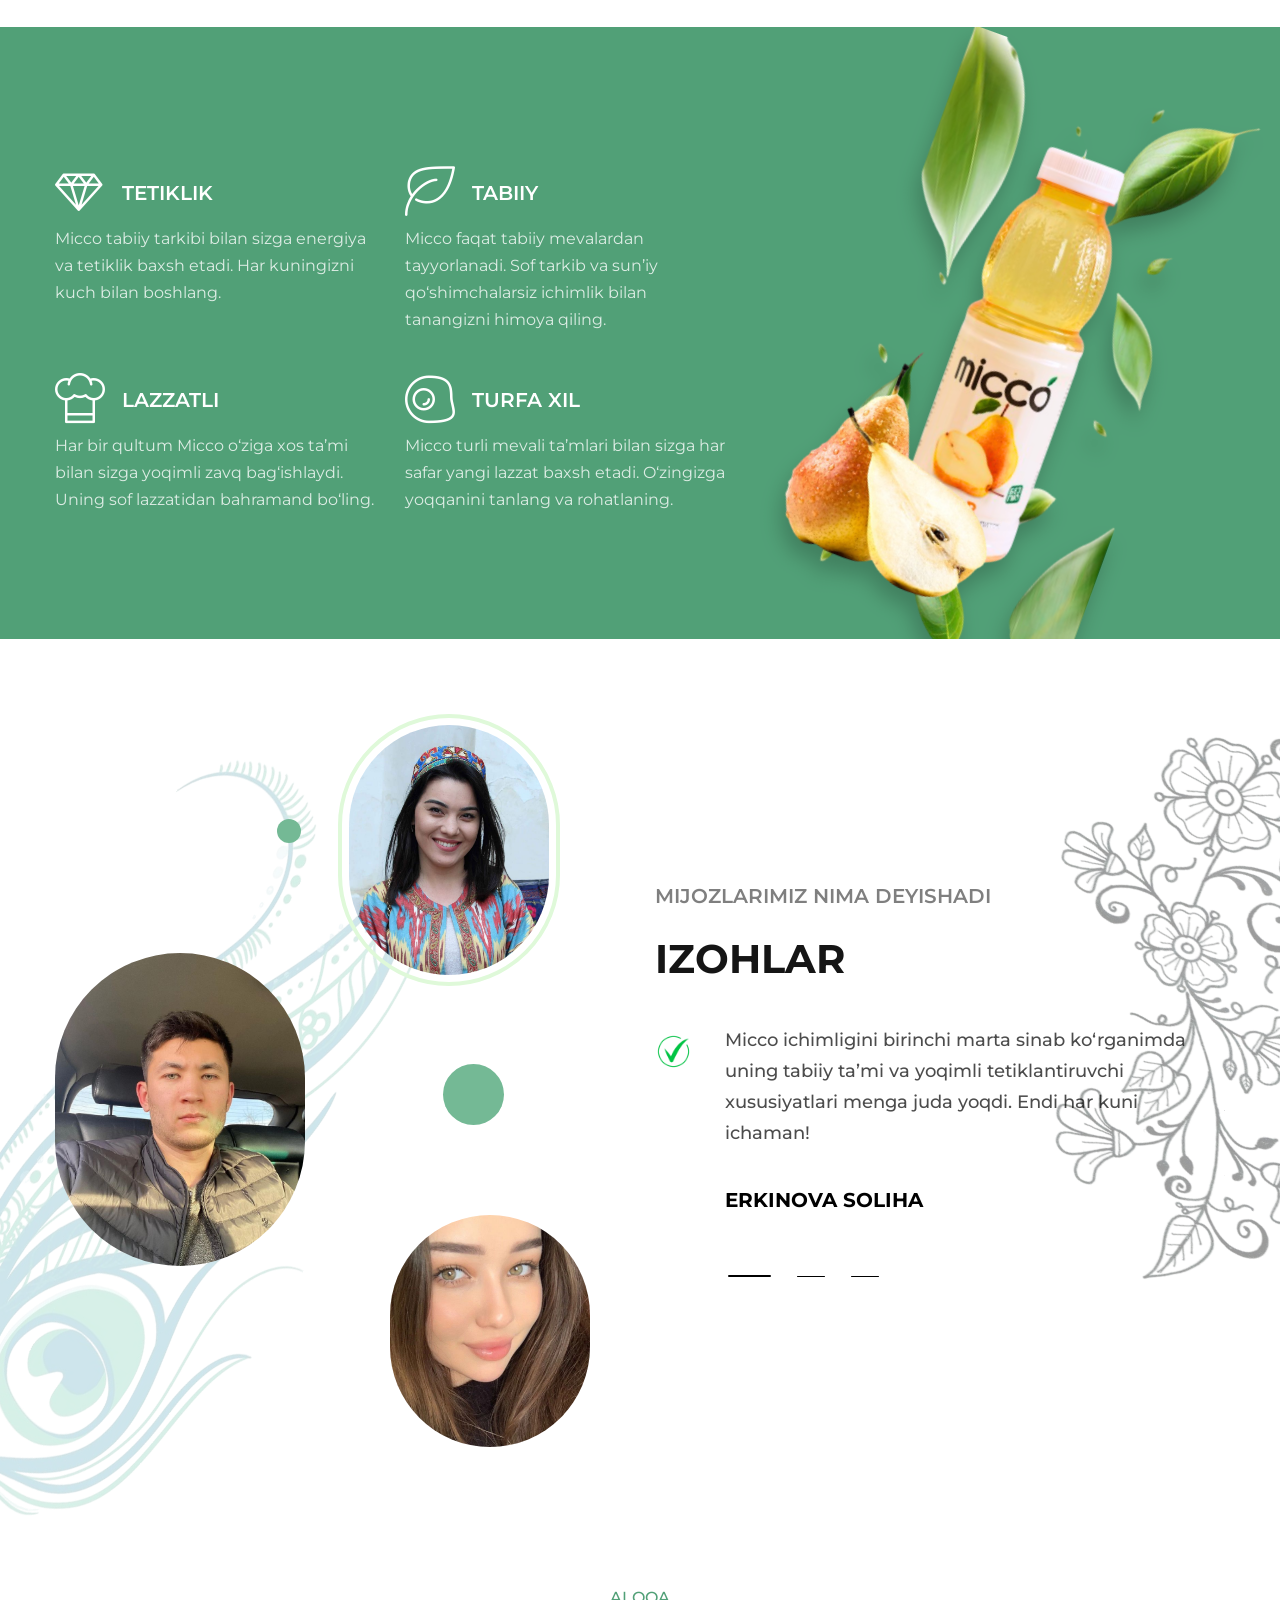
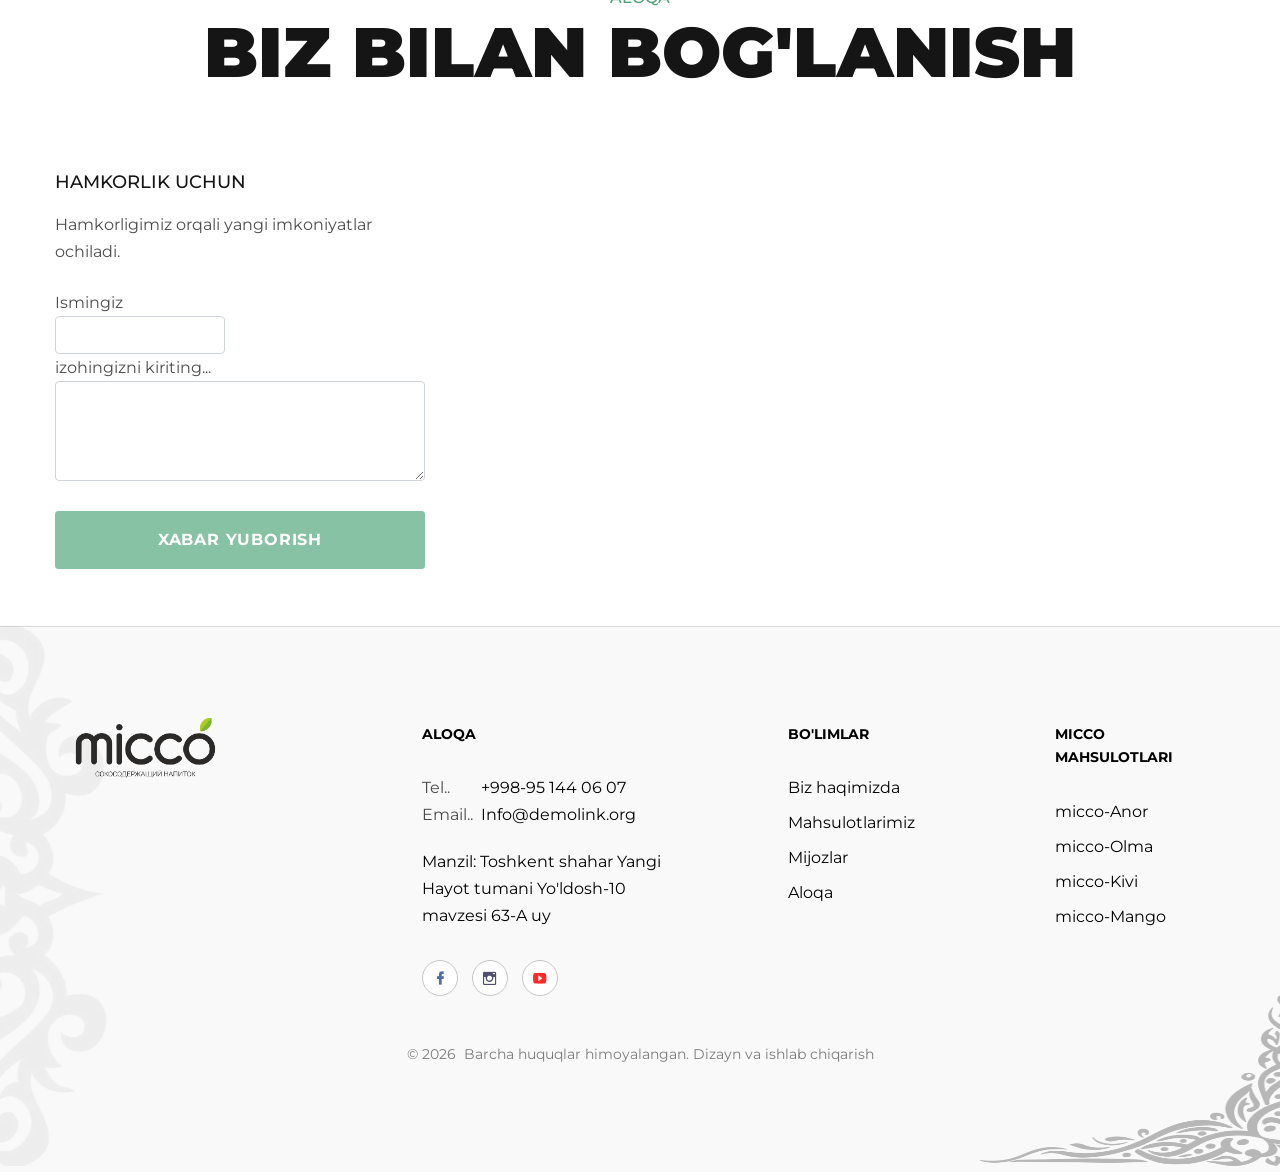
==== commit 57383212: "Tamom" ====
--- a/index.html
+++ b/index.html
@@ -205,7 +205,7 @@
             <div style="padding-bottom: 50px;" class="col-xl-5 col-lg-6">
               <div class="box-custom-1">
                 <h3 id="home38">Biz haqimizda</h3>
-                <h2 id="home39"><br>Jonlantiruvchi Sof Ichimlik</h2>
+                <h2 id="home39"><br> Sof tabiiy suv</h2>
                 <p id="home40">Micco ichimligi tabiiy tarkibga ega bo‘lib, tanangizni tetiklantiradi, energiya beradi va sog‘lom hayot uchun yordam beradi.</p>
                 <ul class="list-marked">
                   <li id="home41">Qaynoq holda quyiladi.</li>
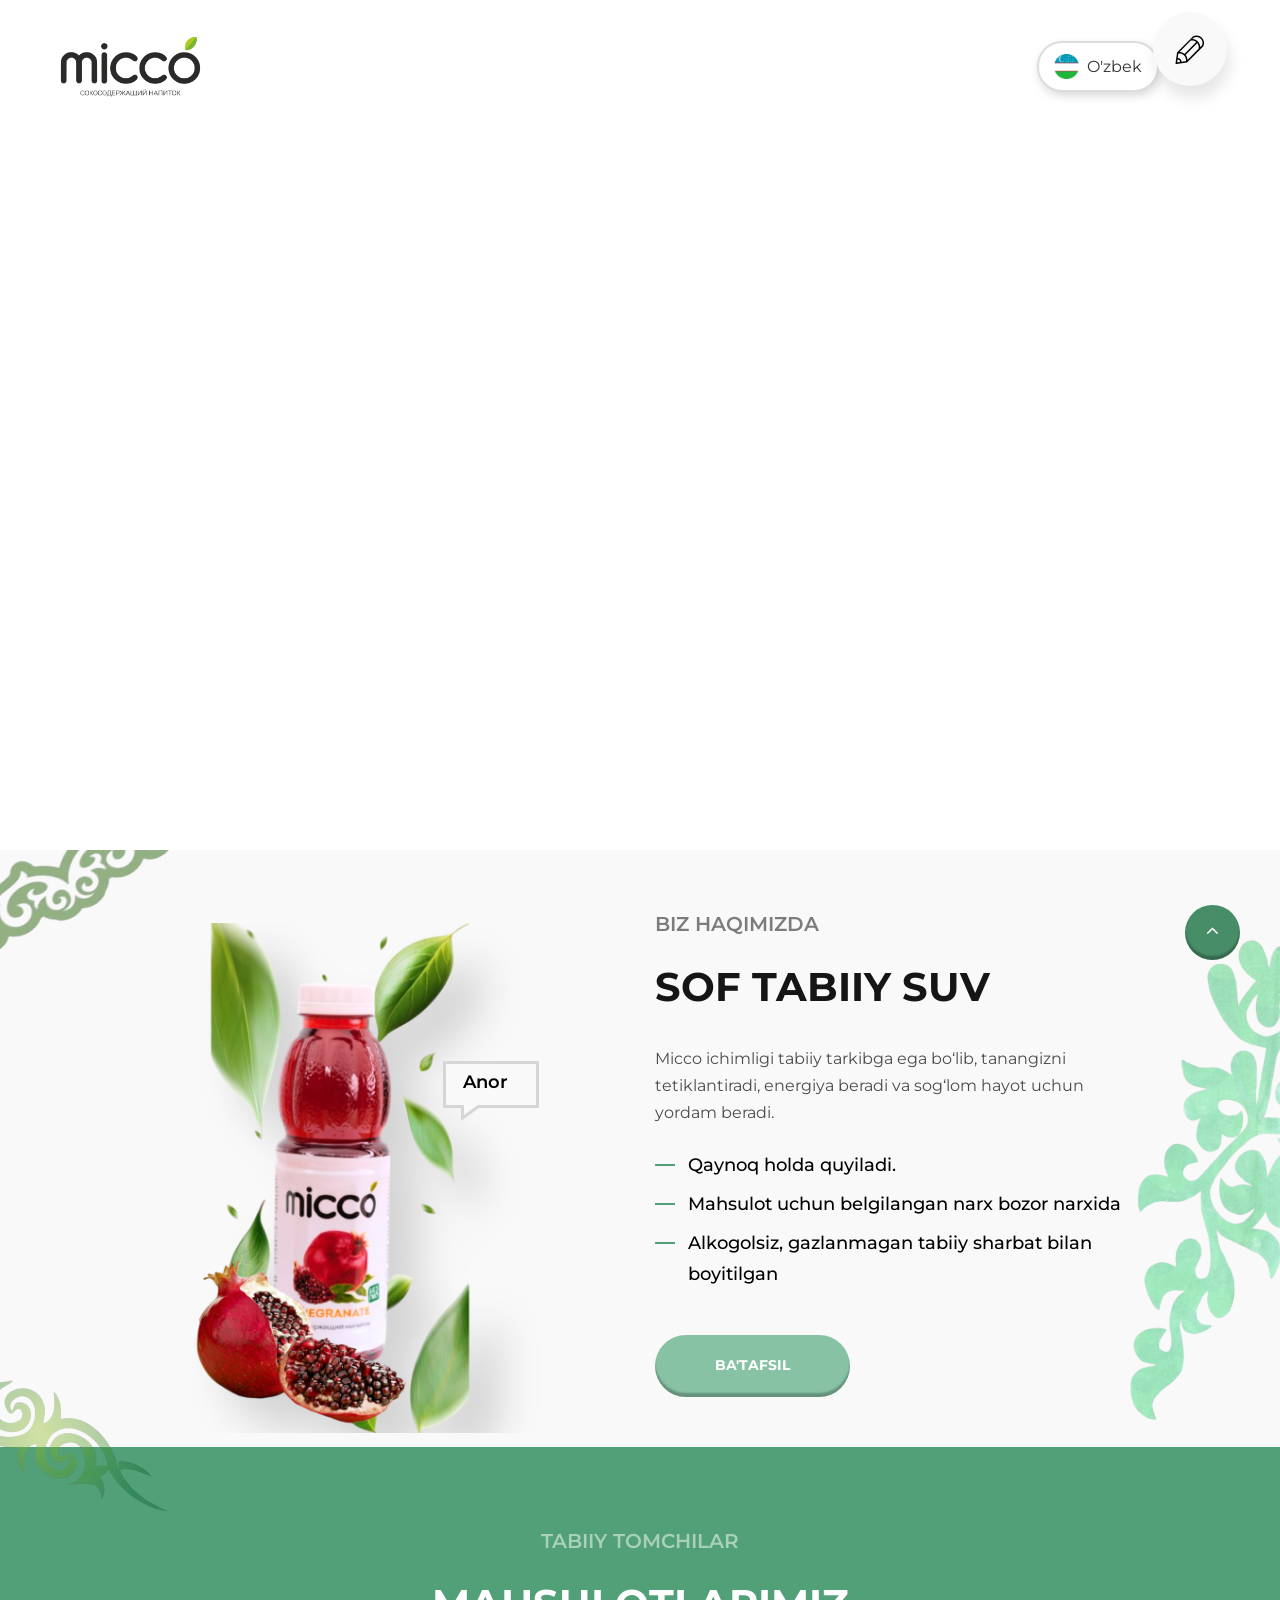
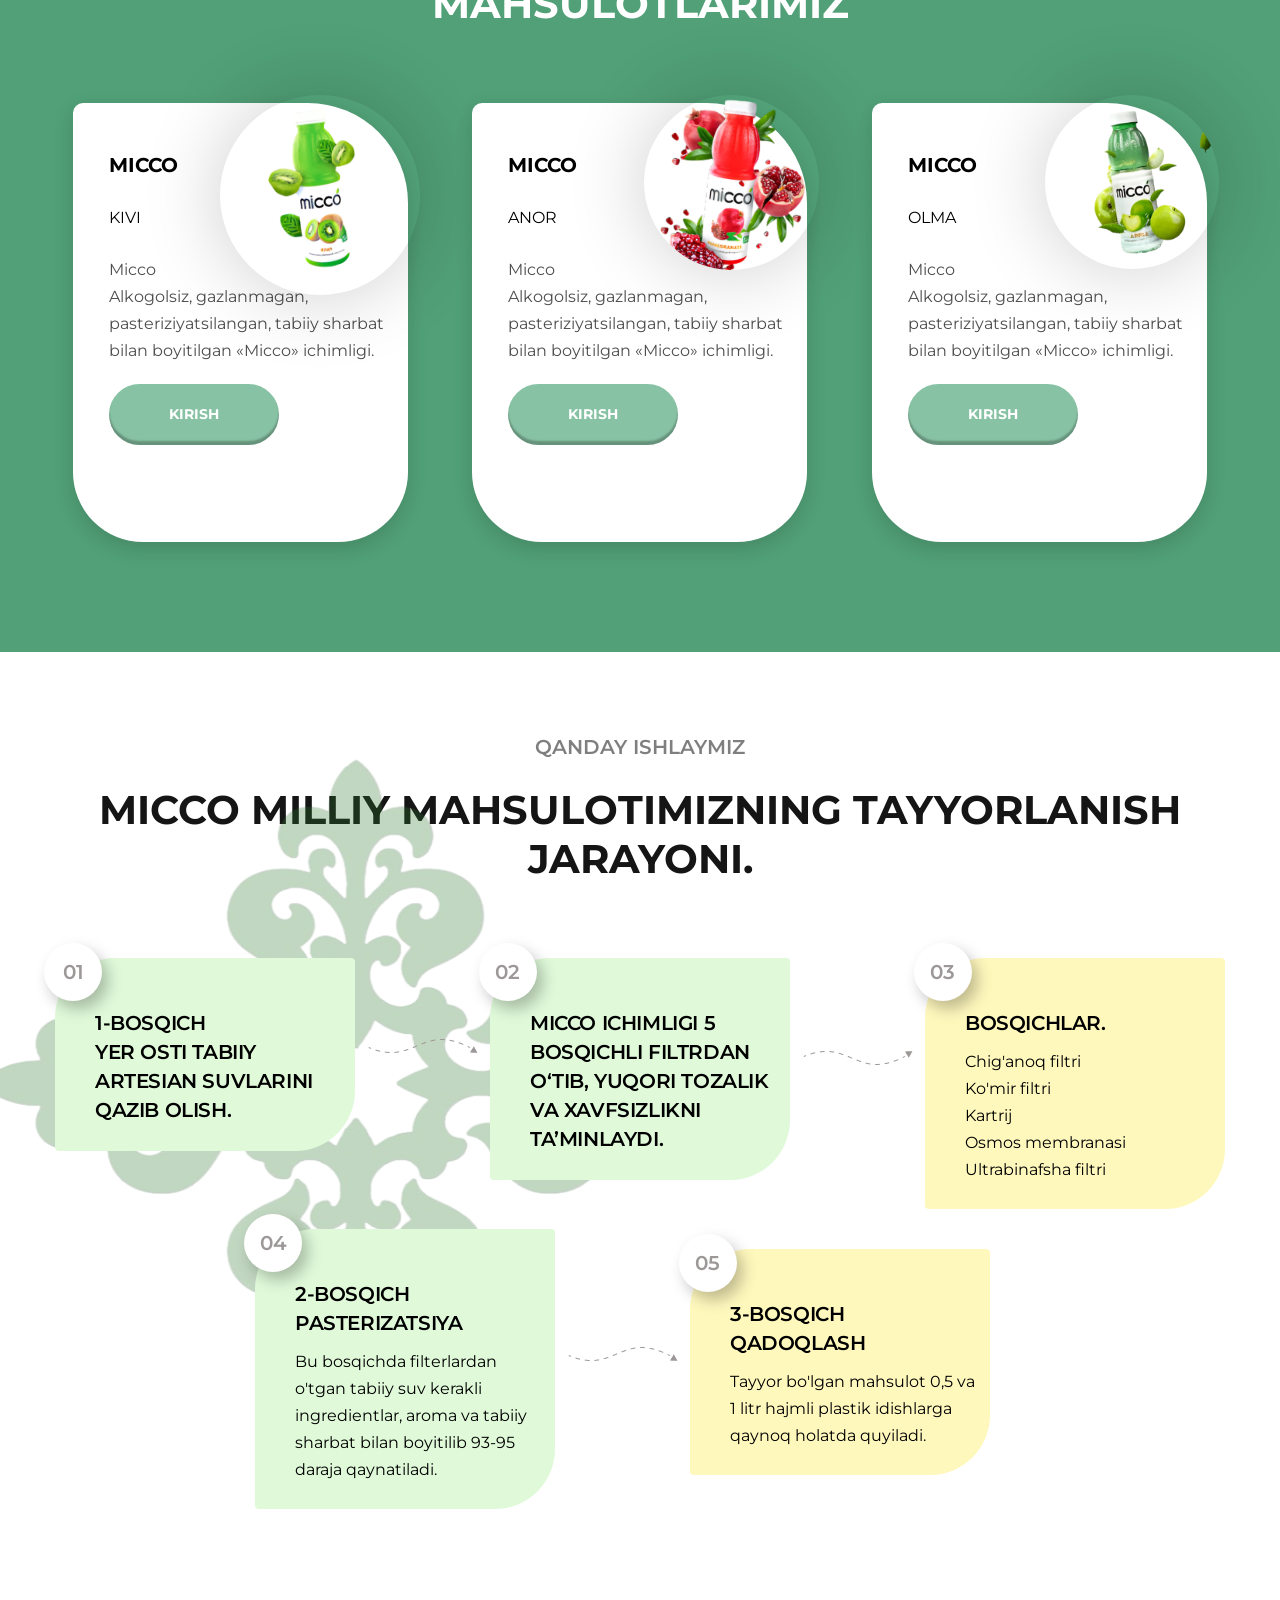
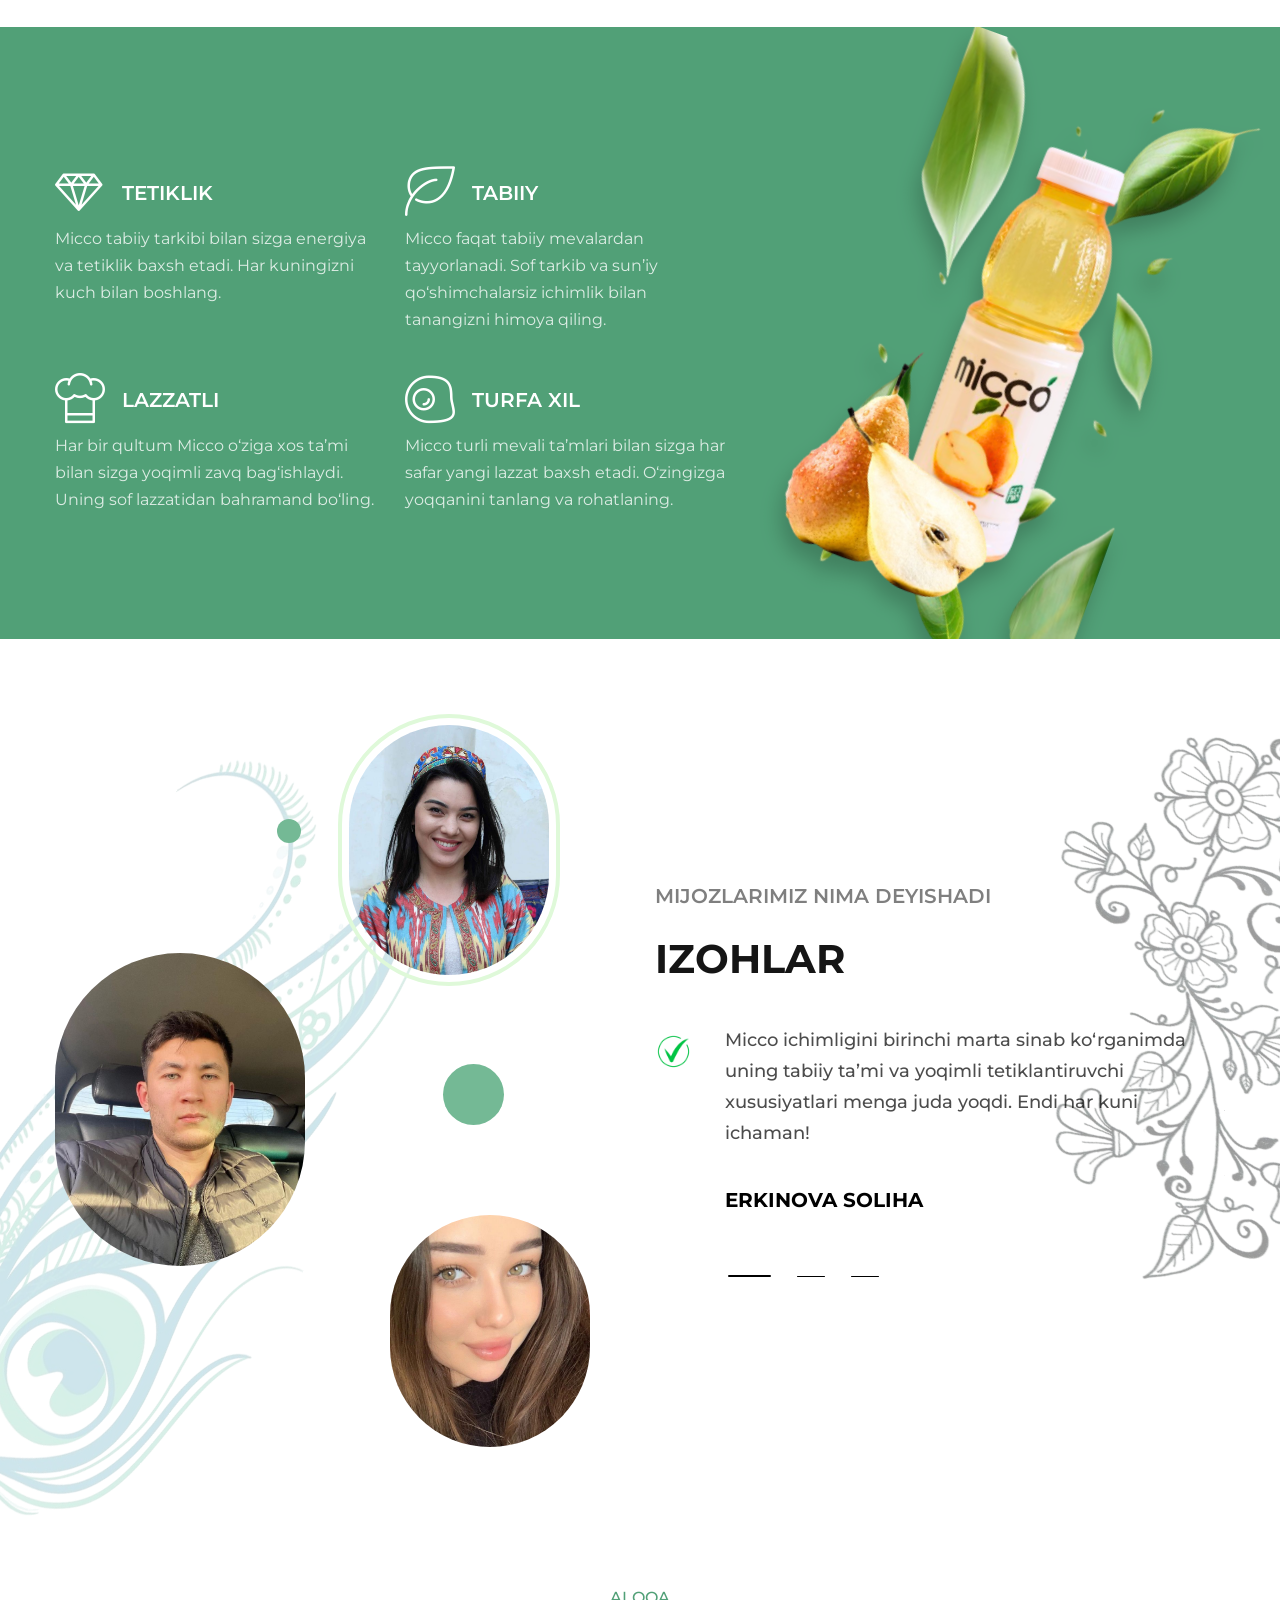
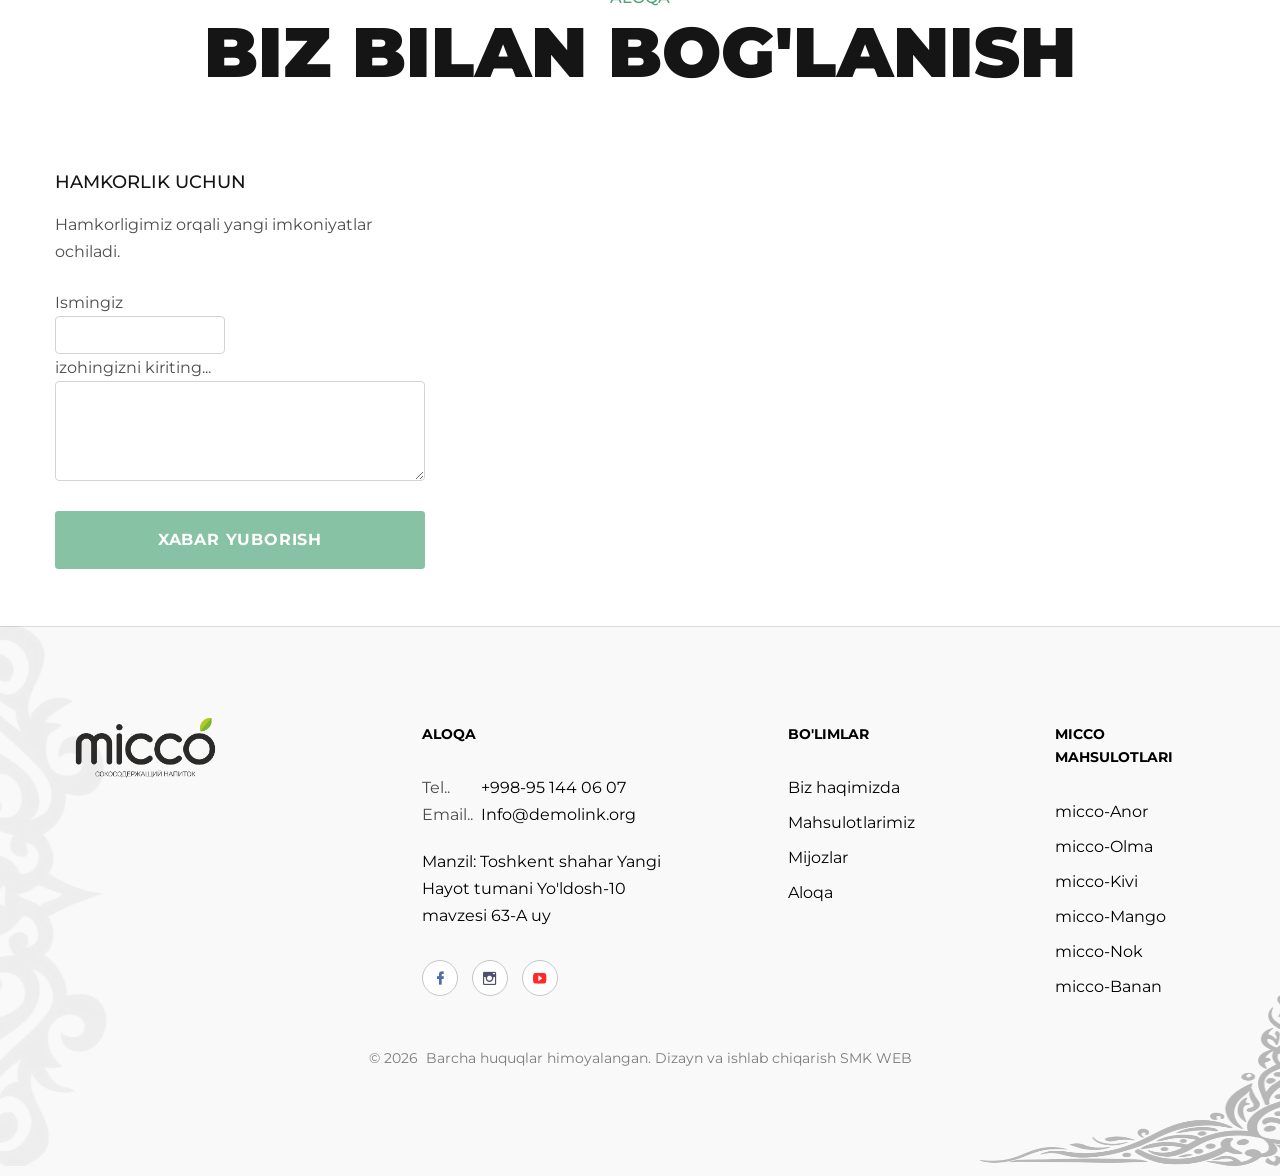
==== commit 11a33d1f: "Tamom" ====
--- a/index.html
+++ b/index.html
@@ -559,6 +559,8 @@
           <li><a id="home93" href="micco-olma.html">micco-Olma</a></li>
           <li><a id="home94" href="micco-kivi.html">micco-Kivi</a></li>
           <li><a id="home95" href="micco-mango.html">micco-Mango</a></li> 
+          <li><a id="adash6" href="micco-nok.html">micco-Nok</a></li>
+          <li><a id="adash7" href="micco-banan.html">micco-Banan</a></li>
         </ul>
       </div>
     </div>
--- a/css/style.css
+++ b/css/style.css
@@ -6369,7 +6369,7 @@
 /* Telefonlar (max-width: 767px) */
 @media only screen and (max-width: 767px) {
 	.naqsh-11 {
-		margin-left: 115px;
+		margin-left: 105px;
 		margin-top: -500px;
 		width: 150px;
 		height: 100px;
@@ -6420,10 +6420,10 @@
 .naqsh-13 {
     z-index: 99;
     position: absolute;
-    margin-top: 110px;
-    margin-left: 0px;
-    width: 1140px; /* Default PC versiyasi */
-    height: 450px;
+    margin-top: 170px;
+    margin-left: -10px;
+    width: 240px; /* Default PC versiyasi */
+    height: 160px;
     opacity: 90%;
 }
 
@@ -6448,9 +6448,52 @@
 
 @media screen and (max-width: 480px) {
     .naqsh-13 {
-        width: 100%; /* Eng kichik ekranda to'liq sig'ishi uchun */
+        width: 100px; /* Eng kichik ekranda to'liq sig'ishi uchun */
+        height: 60px;
+        margin-top: 80px;
+		margin-left: -170px;
+    }
+}
+
+.naqsh-13-1 {
+    z-index: 99;
+    position: absolute;
+    margin-top: 335px;
+    margin-left: 910px;
+    width: 240px; /* Default PC versiyasi */
+    height: 160px;
+    opacity: 90%;
+	transform: scaleX(-1);
+	transform: rotate(180deg);
+}
+
+/* Mobil qurilmalar uchun media query */
+@media screen and (max-width: 1024px) {
+    .naqsh-13-1 {
+        width: 90%; /* Kichik ekranlarda rasm o'lchamini moslashtirish */
+        height: auto; /* Nisbatni saqlash */
+        margin-top: 50px; /* Yuqoridan masofa kamaytirildi */
+        left: 50%; /* Markazga joylash */
+        transform: translateX(-50%);
+    }
+}
+
+@media screen and (max-width: 768px) {
+    .naqsh-13-1 {
+        width: 95%; /* Yanada kichik ekranda o'lchamini moslashtirish */
         height: auto;
-        margin-top: 20px;
+        margin-top: 30px;
+    }
+}
+
+@media screen and (max-width: 480px) {
+    .naqsh-13-1 {
+        width: 100px; /* Eng kichik ekranda to'liq sig'ishi uchun */
+        height: 60px;
+        margin-top: 140px;
+		margin-left: 120px;
+		transform: scaleX(-1);
+		transform: rotate(180deg);
     }
 }
 
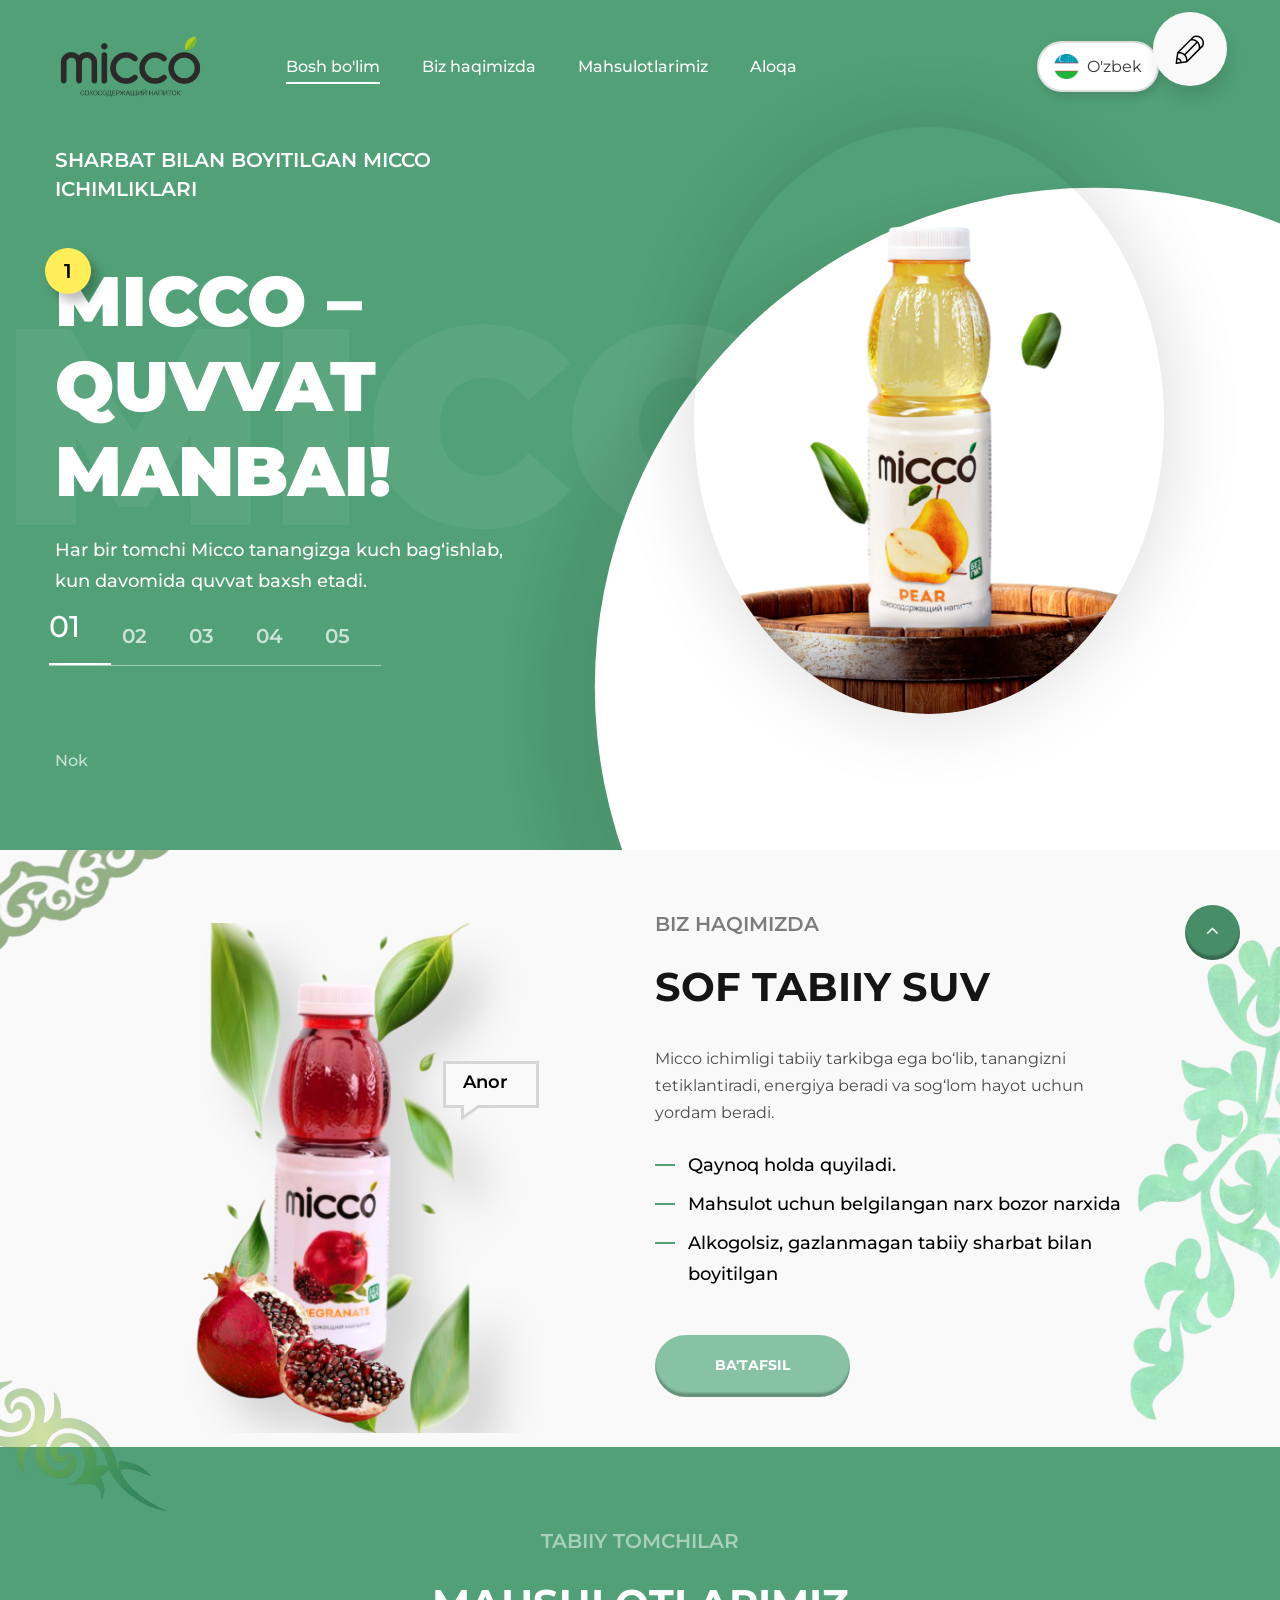
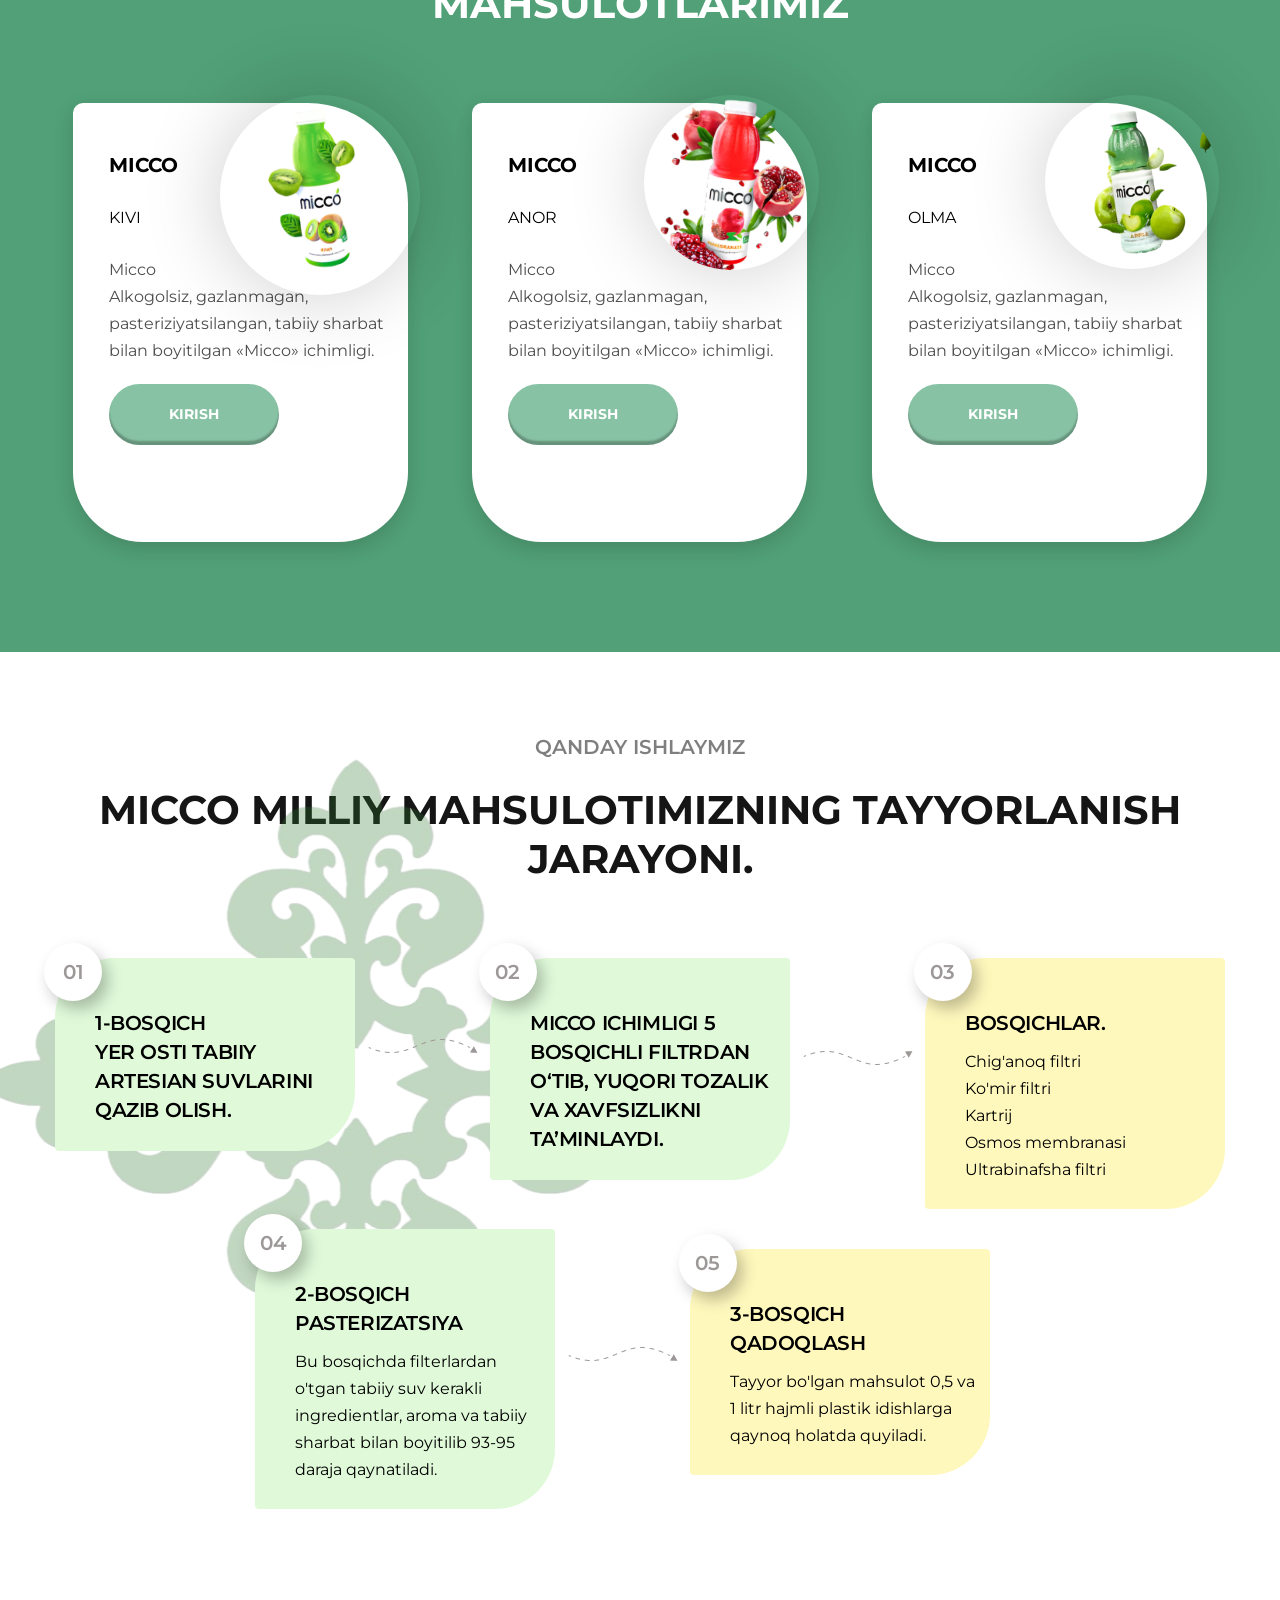
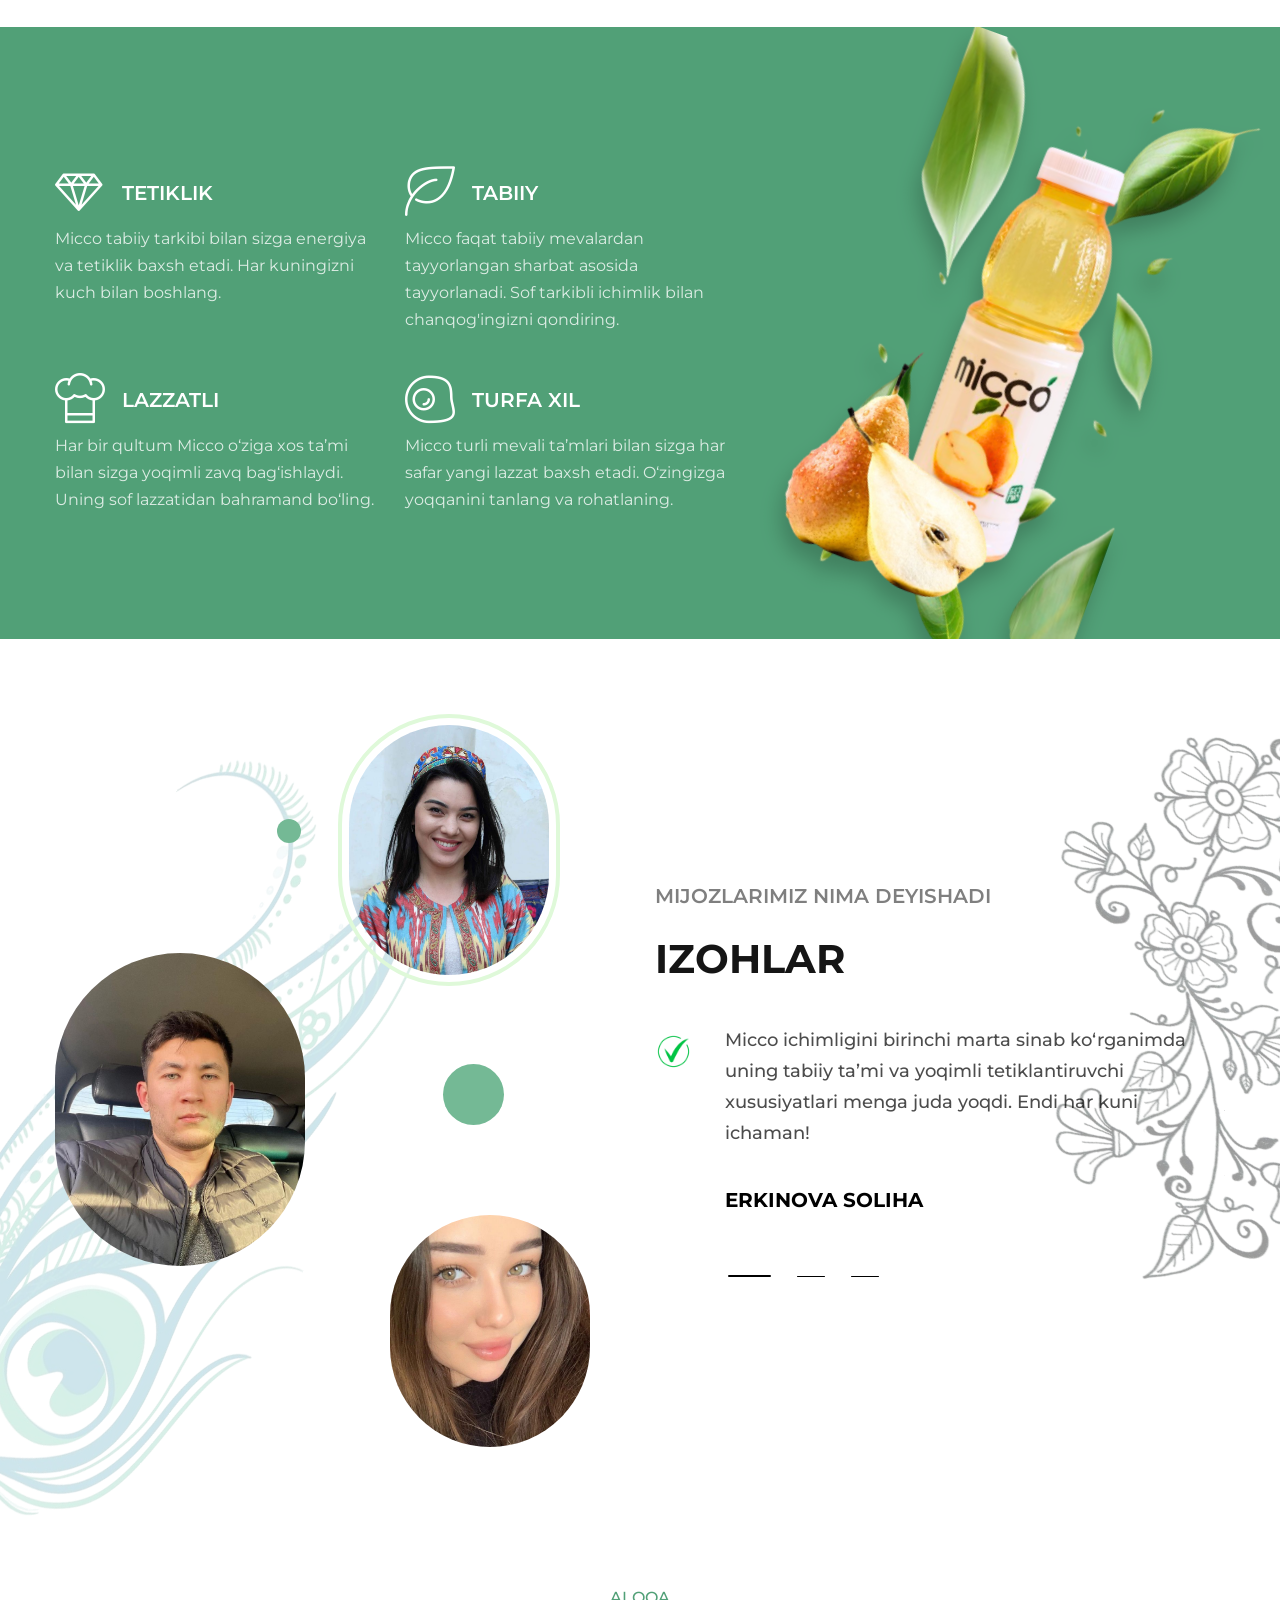
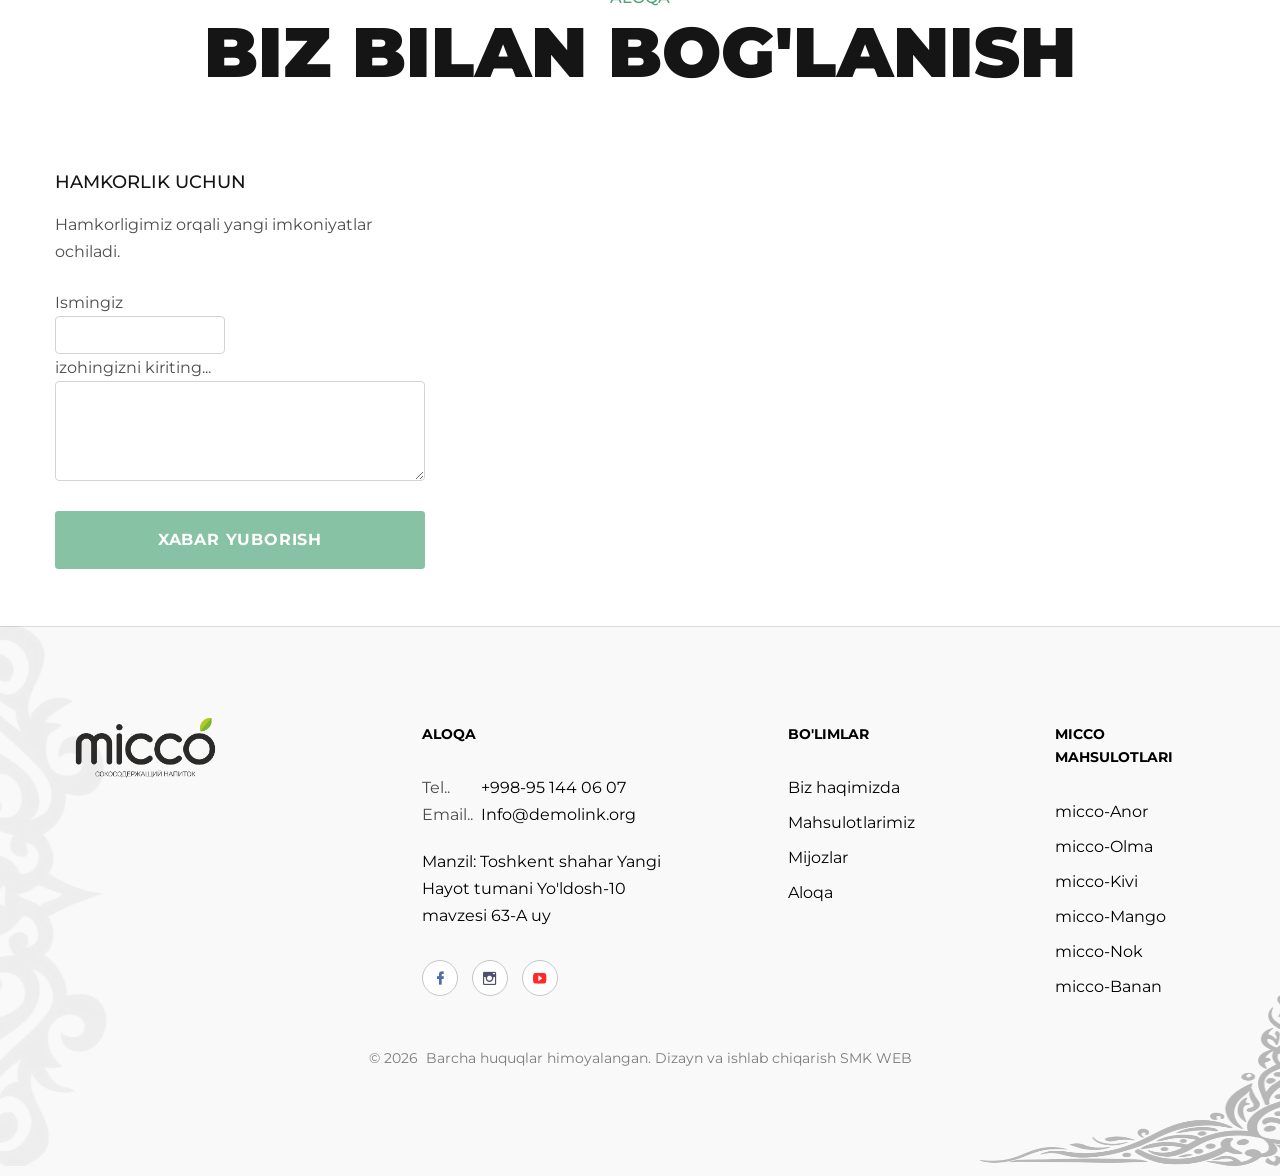
==== commit cd252b74: "Tamom" ====
--- a/index.html
+++ b/index.html
@@ -368,7 +368,7 @@
                       <div class="icon novi-icon icon-lg linearicons-leaf"></div>
                       <h3 id="home63" class="box-icon-title">TABIIY</h3>
                     </div>
-                    <p id="home64" class="box-icon-text">Micco faqat tabiiy mevalardan tayyorlanadi. Sof tarkib va sun’iy qo‘shimchalarsiz ichimlik bilan tanangizni himoya qiling.</p>
+                    <p id="home64" class="box-icon-text">Micco faqat tabiiy mevalardan tayyorlangan sharbat asosida tayyorlanadi. Sof tarkibli ichimlik bilan chanqog'ingizni qondiring.</p>
                   </div>
                 </div>
                 <div class="col-md-6">
--- a/css/style.css
+++ b/css/style.css
@@ -6427,14 +6427,32 @@
     opacity: 90%;
 }
 
+/* 🖥 Katta ekranlar uchun (1025px dan katta) */
+@media screen and (min-width: 1025px) {
+    .naqsh-13 {
+        width: 600px;         /* Katta o‘lcham */
+        height: auto;         /* Proportsiyani saqlaydi */
+        display: block;       
+		margin-top: 160px;
+		margin-left: 5px;
+        /* margin: 100px auto 0 auto;  Tepadan masofa + markazga */
+		width: 200px;
+		height: 100px;
+    }
+}
+
+
 /* Mobil qurilmalar uchun media query */
 @media screen and (max-width: 1024px) {
     .naqsh-13 {
         width: 90%; /* Kichik ekranlarda rasm o'lchamini moslashtirish */
         height: auto; /* Nisbatni saqlash */
-        margin-top: 50px; /* Yuqoridan masofa kamaytirildi */
+        margin-top: 120px; /* Yuqoridan masofa kamaytirildi */
+		margin-left: -280px;
         left: 50%; /* Markazga joylash */
         transform: translateX(-50%);
+		width: 150px;
+		height: 100px;
     }
 }
 
@@ -6442,7 +6460,10 @@
     .naqsh-13 {
         width: 95%; /* Yanada kichik ekranda o'lchamini moslashtirish */
         height: auto;
-        margin-top: 30px;
+        margin-top: 90px;
+		margin-left: -200px;
+		width: 130px;
+		height: 80px;
     }
 }
 
@@ -6467,14 +6488,34 @@
 	transform: rotate(180deg);
 }
 
+
+/* 🖥 Katta ekranlar uchun (1025px dan katta) */
+@media screen and (min-width: 1025px) {
+    .naqsh-13-1 {
+        width: 600px;         /* Katta o‘lcham */
+        height: auto;         /* Proportsiyani saqlaydi */
+        display: block;       
+		margin-top: 300px;
+		margin-left: 760px;
+        /* margin: 100px auto 0 auto;  Tepadan masofa + markazga */
+		width: 200px;
+		height: 100px;
+    }
+}
+
 /* Mobil qurilmalar uchun media query */
 @media screen and (max-width: 1024px) {
     .naqsh-13-1 {
-        width: 90%; /* Kichik ekranlarda rasm o'lchamini moslashtirish */
+		width: 90%; /* Kichik ekranlarda rasm o'lchamini moslashtirish */
         height: auto; /* Nisbatni saqlash */
-        margin-top: 50px; /* Yuqoridan masofa kamaytirildi */
+        margin-top: 210px; /* Yuqoridan masofa kamaytirildi */
+		margin-left: 210px;
         left: 50%; /* Markazga joylash */
-        transform: translateX(-50%);
+        /* transform: translateX(-50%); */
+		width: 150px;
+		height: 100px;
+		transform: scaleX(-1);
+		transform: rotate(180deg);
     }
 }
 
@@ -6482,7 +6523,12 @@
     .naqsh-13-1 {
         width: 95%; /* Yanada kichik ekranda o'lchamini moslashtirish */
         height: auto;
-        margin-top: 30px;
+        margin-top: 160px;
+		margin-left: 145px;
+		width: 130px;
+		height: 80px;
+		transform: scaleX(-1);
+		transform: rotate(180deg);
     }
 }
 
@@ -6496,6 +6542,83 @@
 		transform: rotate(180deg);
     }
 }
+
+.naqsh-13-2 {
+	z-index: 0;
+    position: absolute;
+    margin-top: -200px;
+    margin-left: -200px;
+    width: 540px; /* Default PC versiyasi */
+    height: 500px;
+    opacity: 10%;
+	transform: rotate(30deg);
+}
+/* 🖥 Katta ekranlar uchun (1025px dan katta) */
+@media screen and (min-width: 1025px) {
+    .naqsh-13-2 {
+        /* display: none; */
+    }
+}
+
+/* Mobil qurilmalar uchun media query */
+@media screen and (max-width: 1024px) {
+    .naqsh-13-2 {
+		display: none;
+    }
+}
+
+@media screen and (max-width: 768px) {
+    .naqsh-13-2 {
+        display: none;
+    }
+}
+
+@media screen and (max-width: 480px) {
+    .naqsh-13-2 {
+        display: none;
+    }
+}
+
+
+
+
+.naqsh-13-3 {
+	z-index: 01;
+    position: absolute;
+    margin-top: 450px;
+    margin-left: 850px;
+    width: 300px; /* Default PC versiyasi */
+    height: 200px;
+    opacity: 10%;
+	transform: rotate(10deg);
+}
+
+/* 🖥 Katta ekranlar uchun (1025px dan katta) */
+@media screen and (min-width: 1025px) {
+    .naqsh-13-3 {
+        /* display: none; */
+    }
+}
+
+/* Mobil qurilmalar uchun media query */
+@media screen and (max-width: 1024px) {
+    .naqsh-13-3 {
+		display: none;
+    }
+}
+
+@media screen and (max-width: 768px) {
+    .naqsh-13-3 {
+        display: none;
+    }
+}
+
+@media screen and (max-width: 480px) {
+    .naqsh-13-3 {
+        display: none;
+    }
+}
+
 
 
 .naqsh-14 {
@@ -6543,7 +6666,7 @@
 .naqsh-15 {
 	z-index: 0;
 	position: absolute;
-	margin-top: 1550px;
+	margin-top: 1250px;
 	margin-left: 450px;
 	width: 200px;
 	height: 150px;
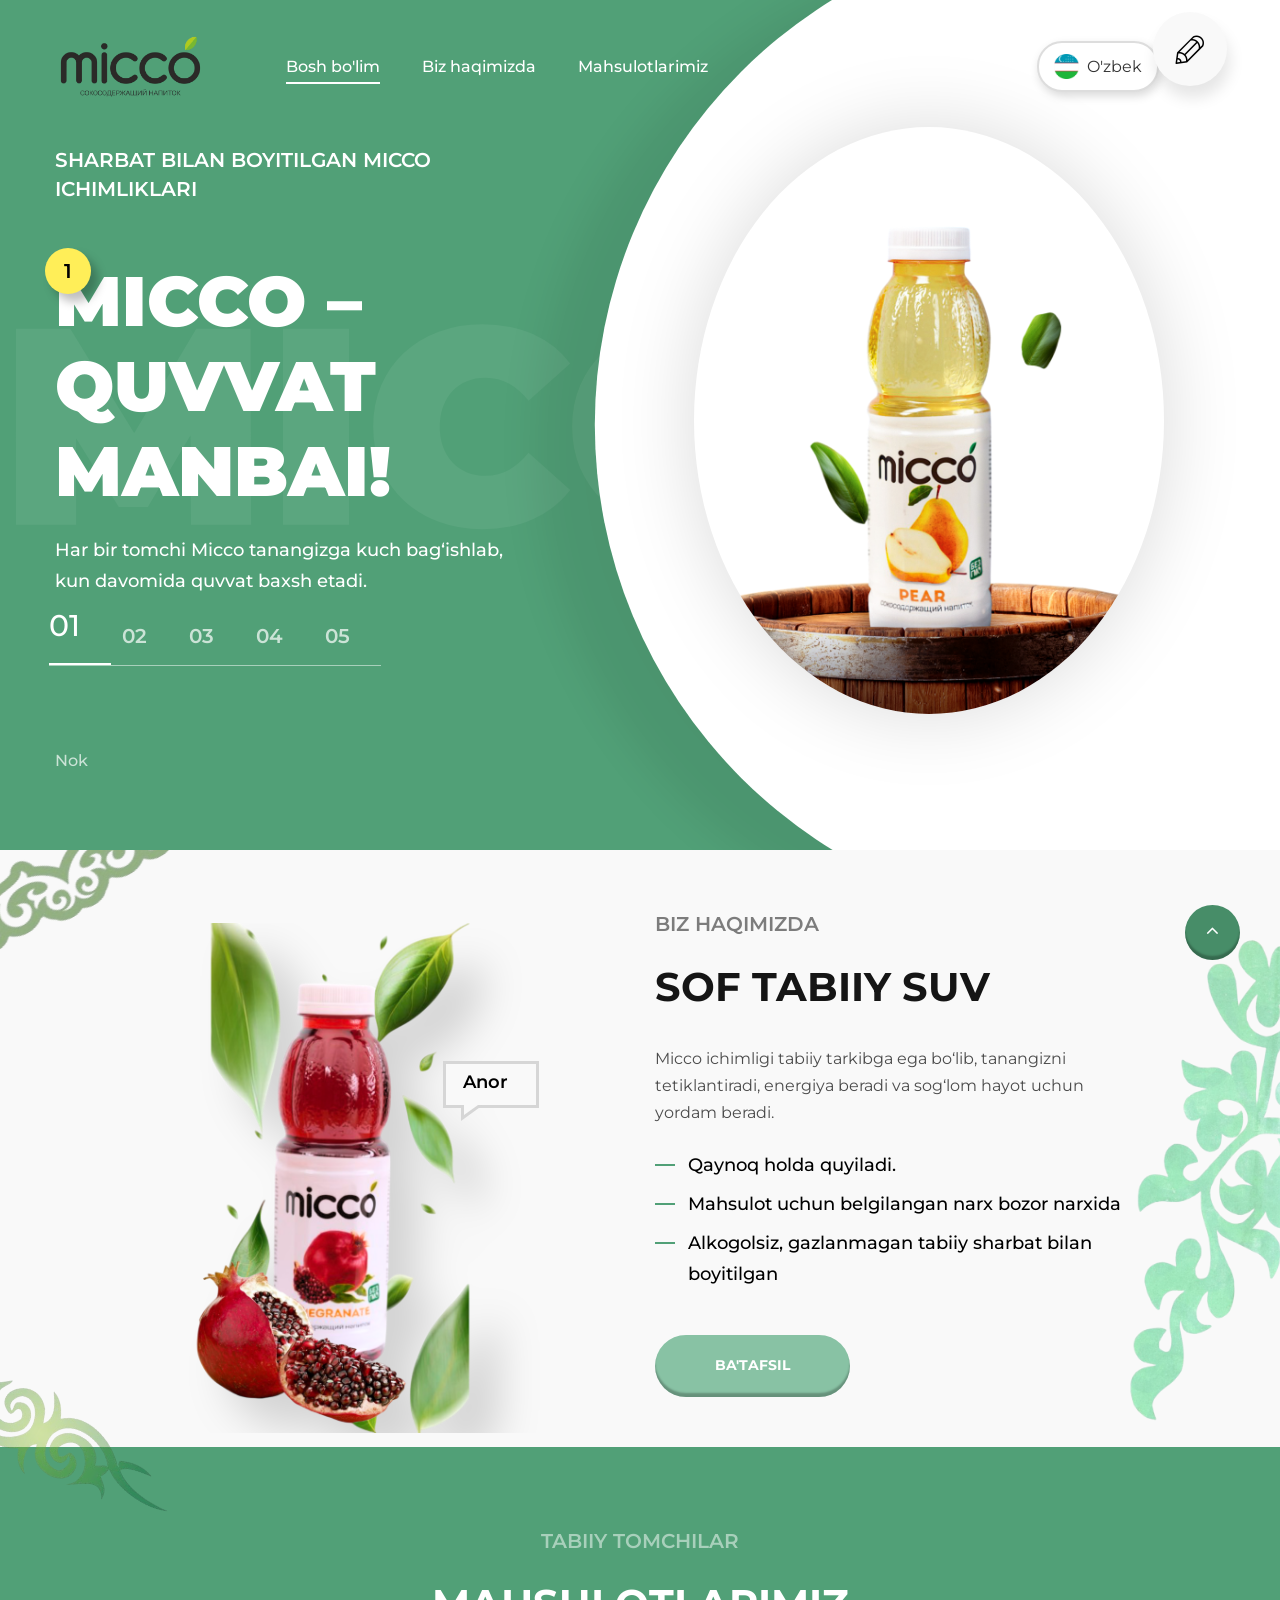
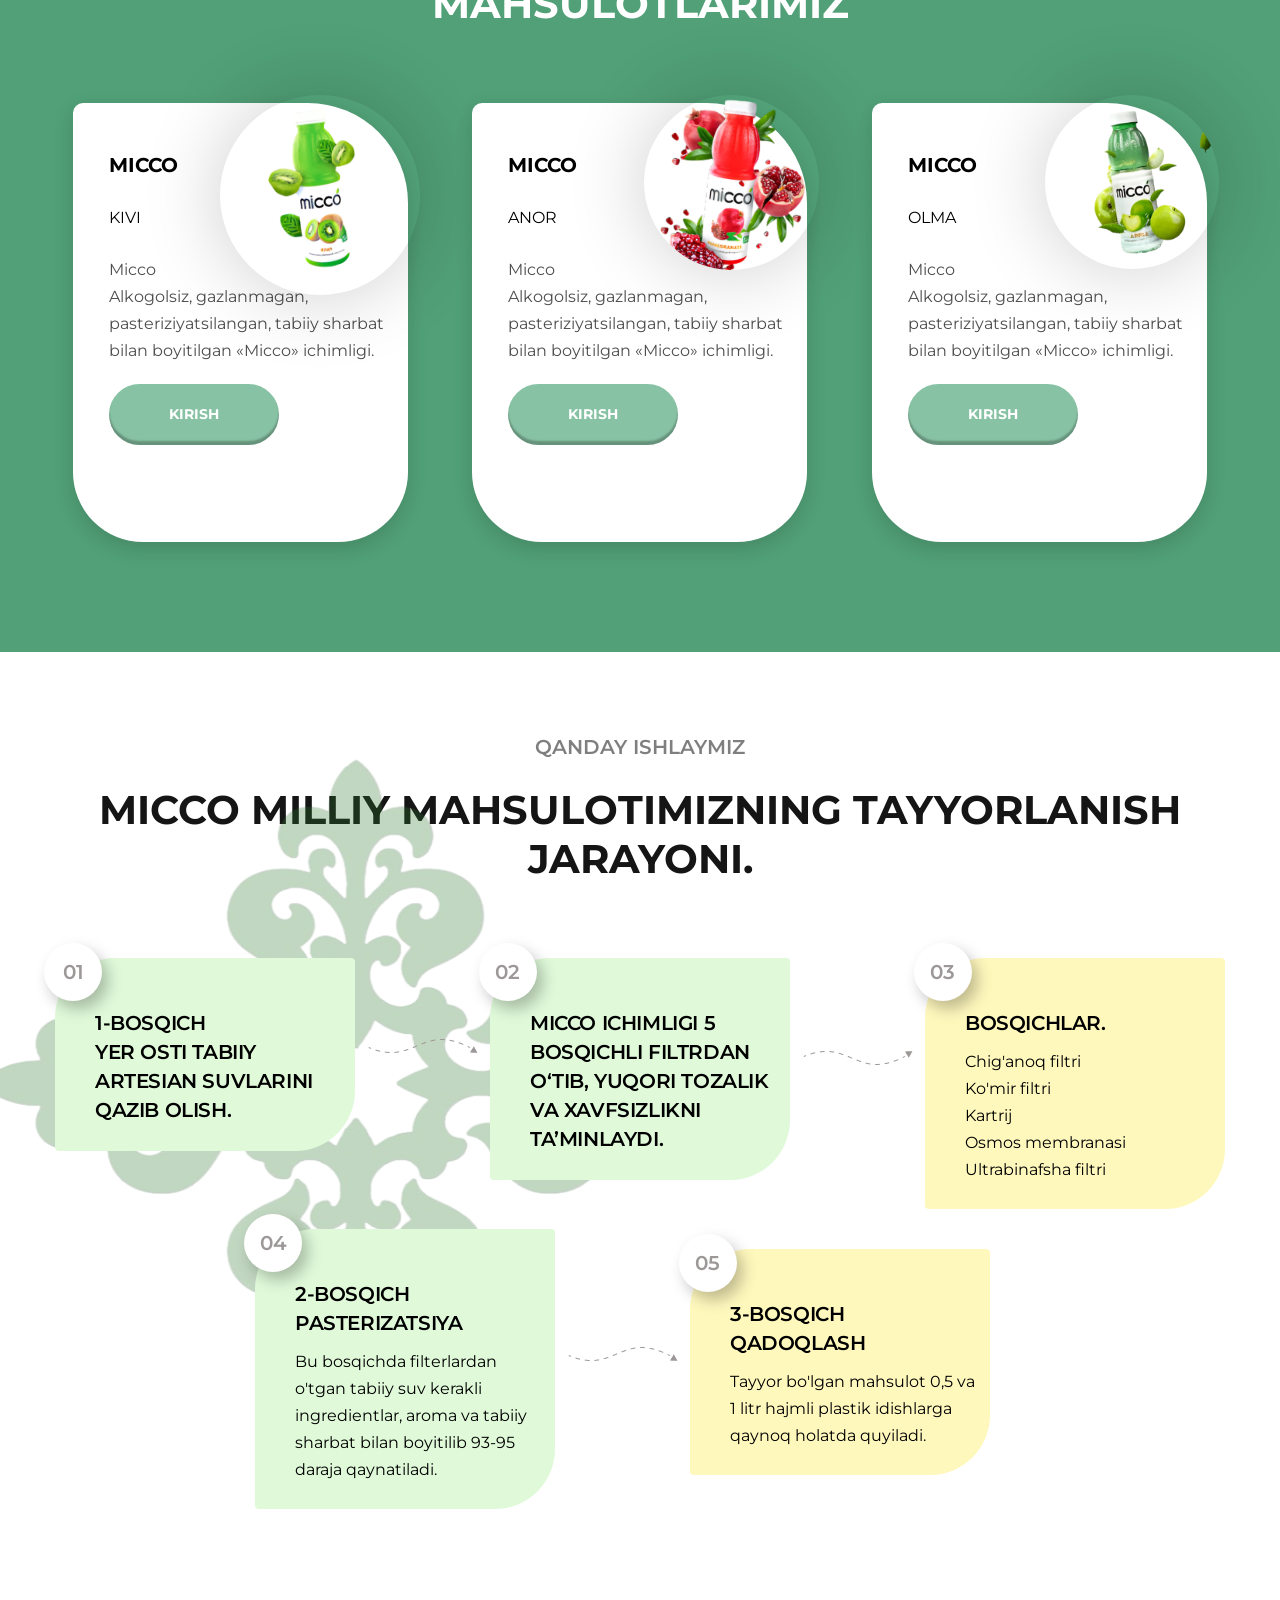
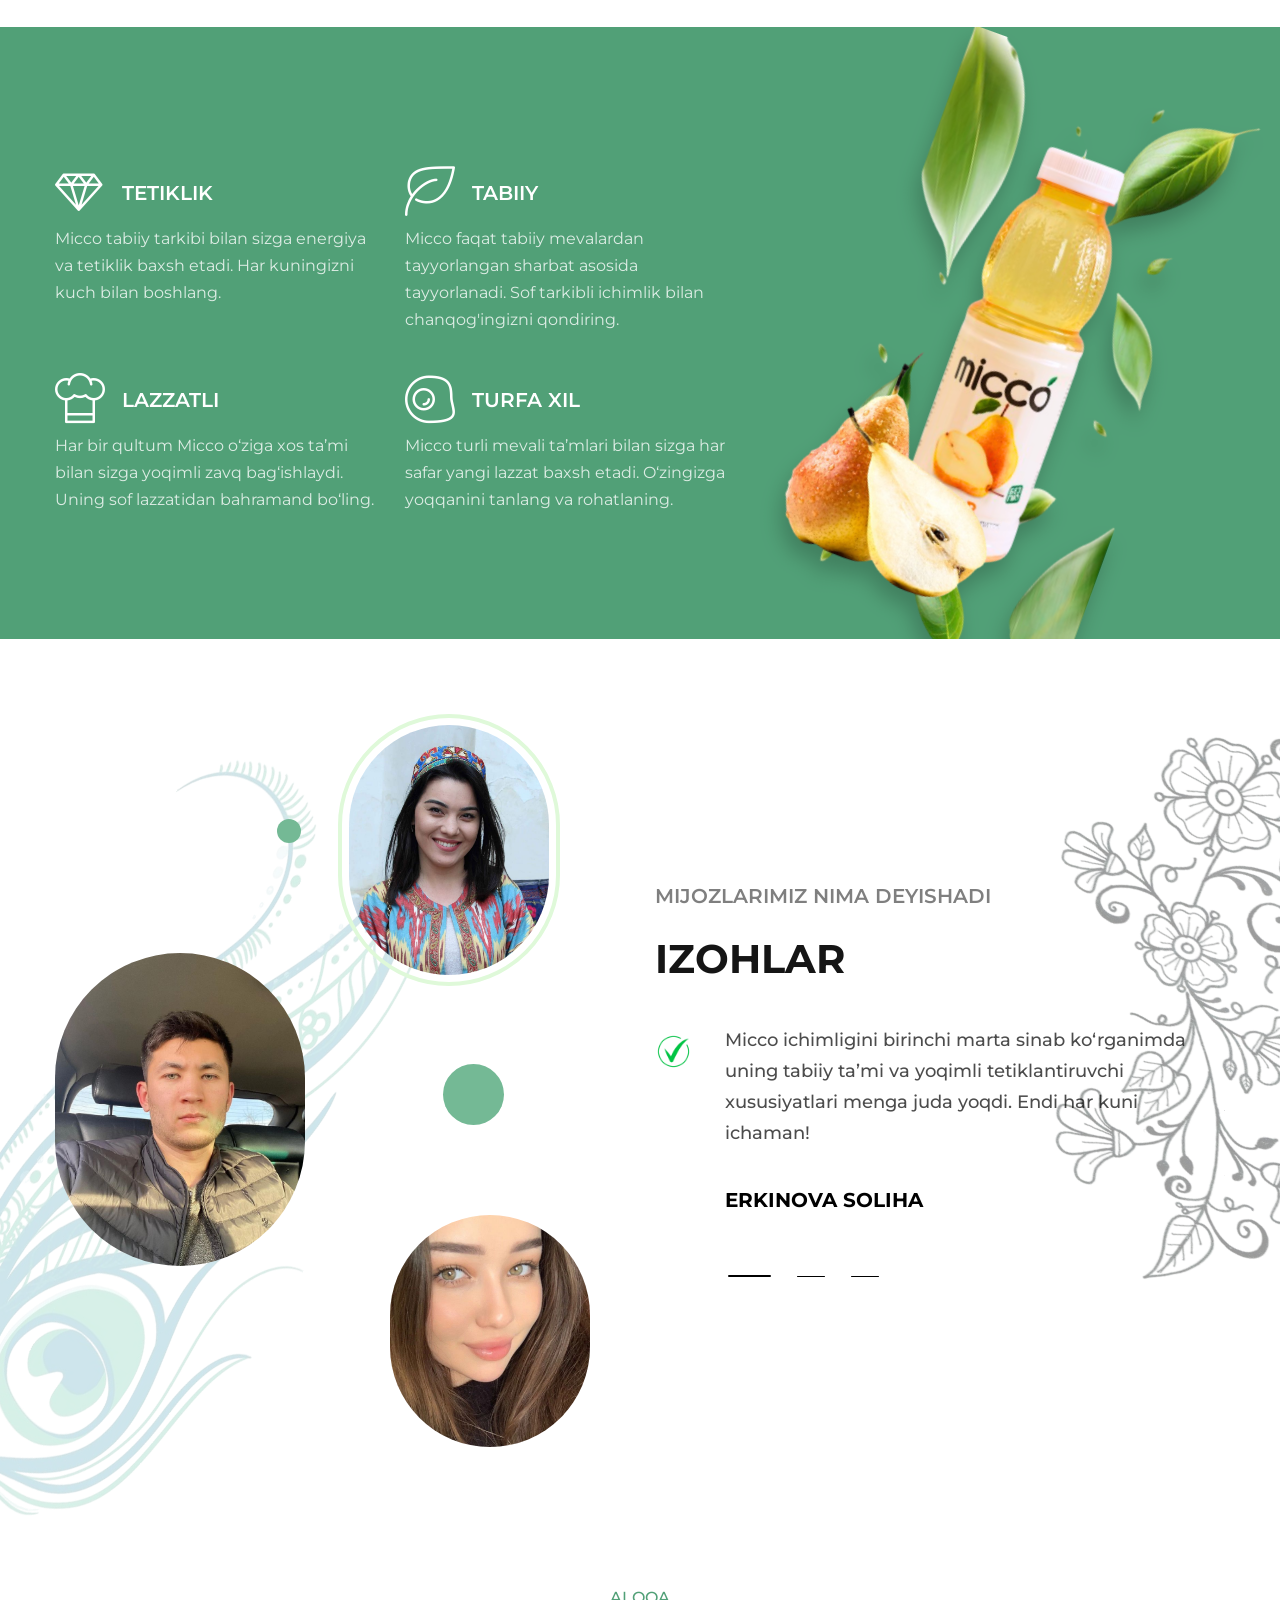
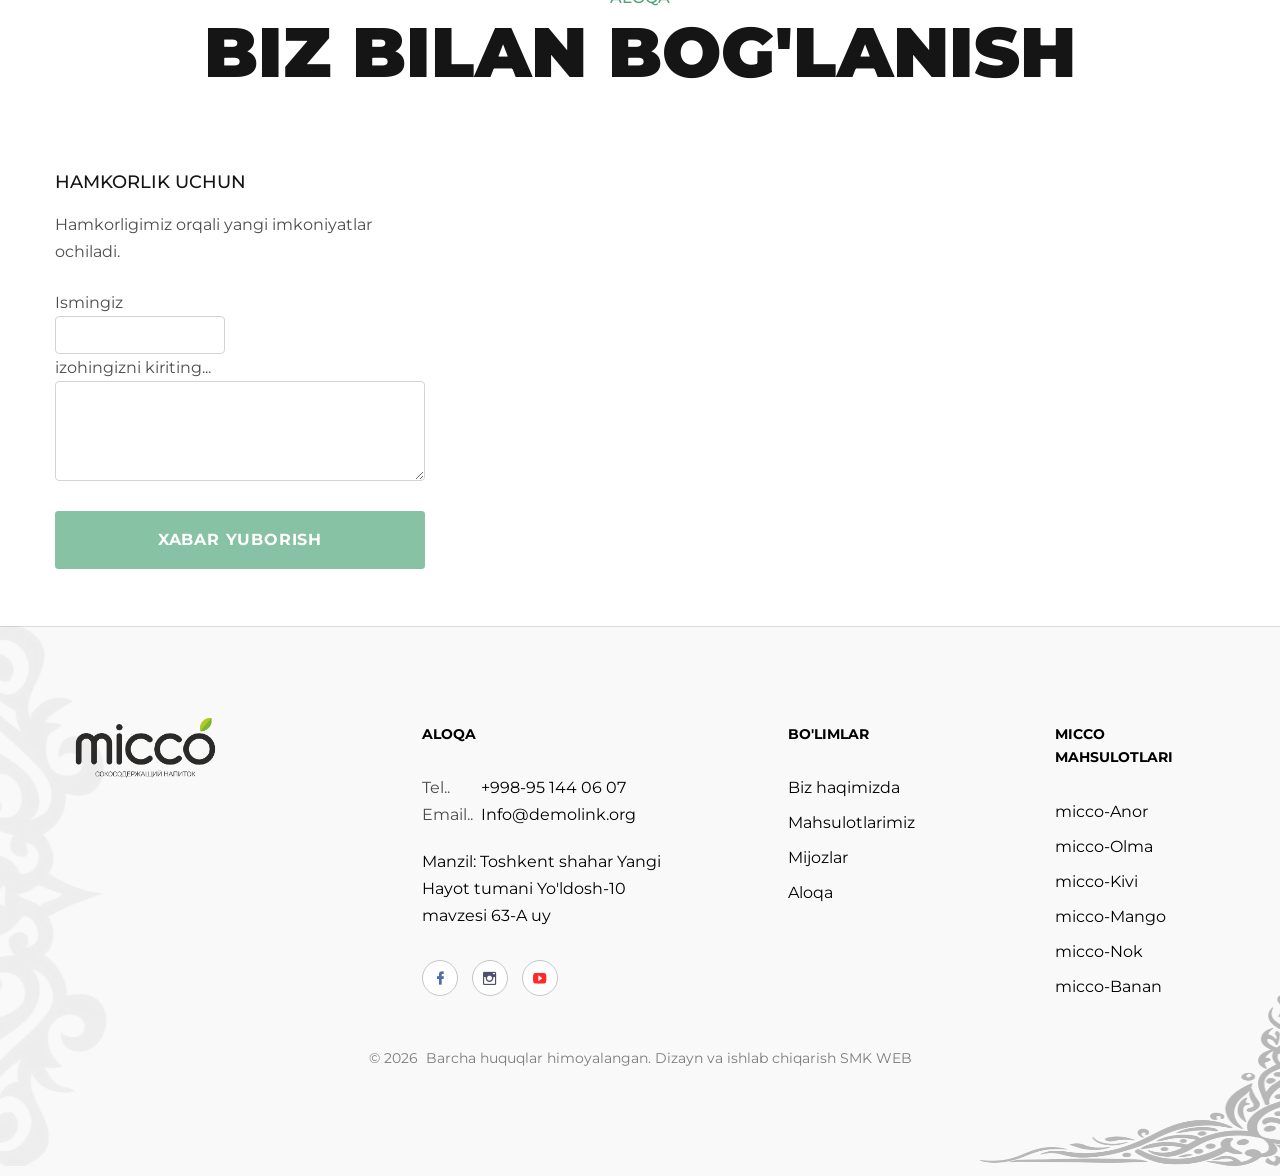
==== commit cb002850: "Tamom" ====
--- a/index.html
+++ b/index.html
@@ -92,7 +92,7 @@
                       </div>
                     </div>
                     <div class="col-12">
-                      <button id="home15" class="button button-primary" type="submit">Jo'natish</button>
+                      <a href="https://t.me/hraccount14" id="home15" class="button button-primary" style="display: inline-block; text-align: center;">Jo'natish</a>                                                        
                     </div>
                   </div>
                 </form>
@@ -482,7 +482,9 @@
               </div>
             </div>
             <div class="col-12">
-              <button style="margin-top: 30px;" id="home81" class="btn btn-primary w-100 py-3" type="submit">XABAR YUBORISH</button>
+              <a href="https://t.me/hraccount14" target="_blank">
+                <button style="margin-top: 30px;" id="home81" class="btn btn-primary w-100 py-3" type="button">XABAR YUBORISH</button>
+              </a>
             </div>
           </div>
         </form>
